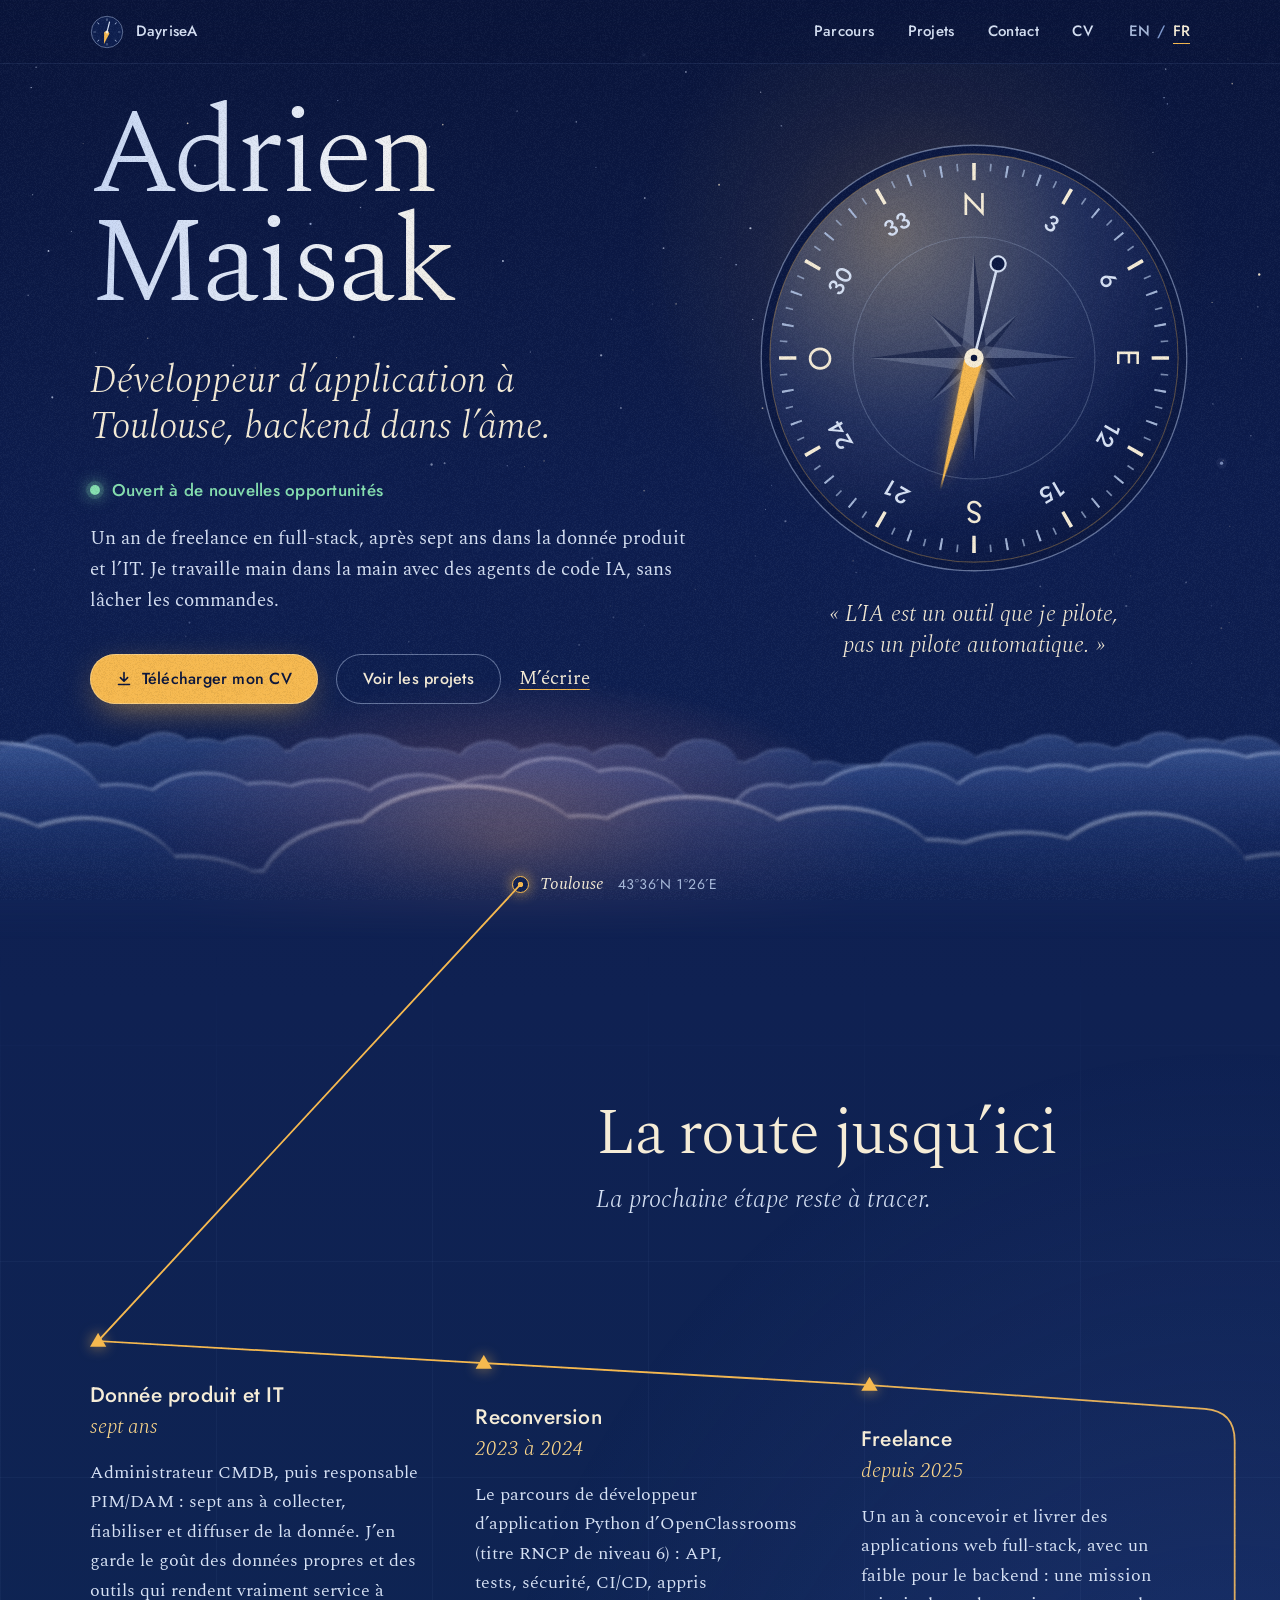
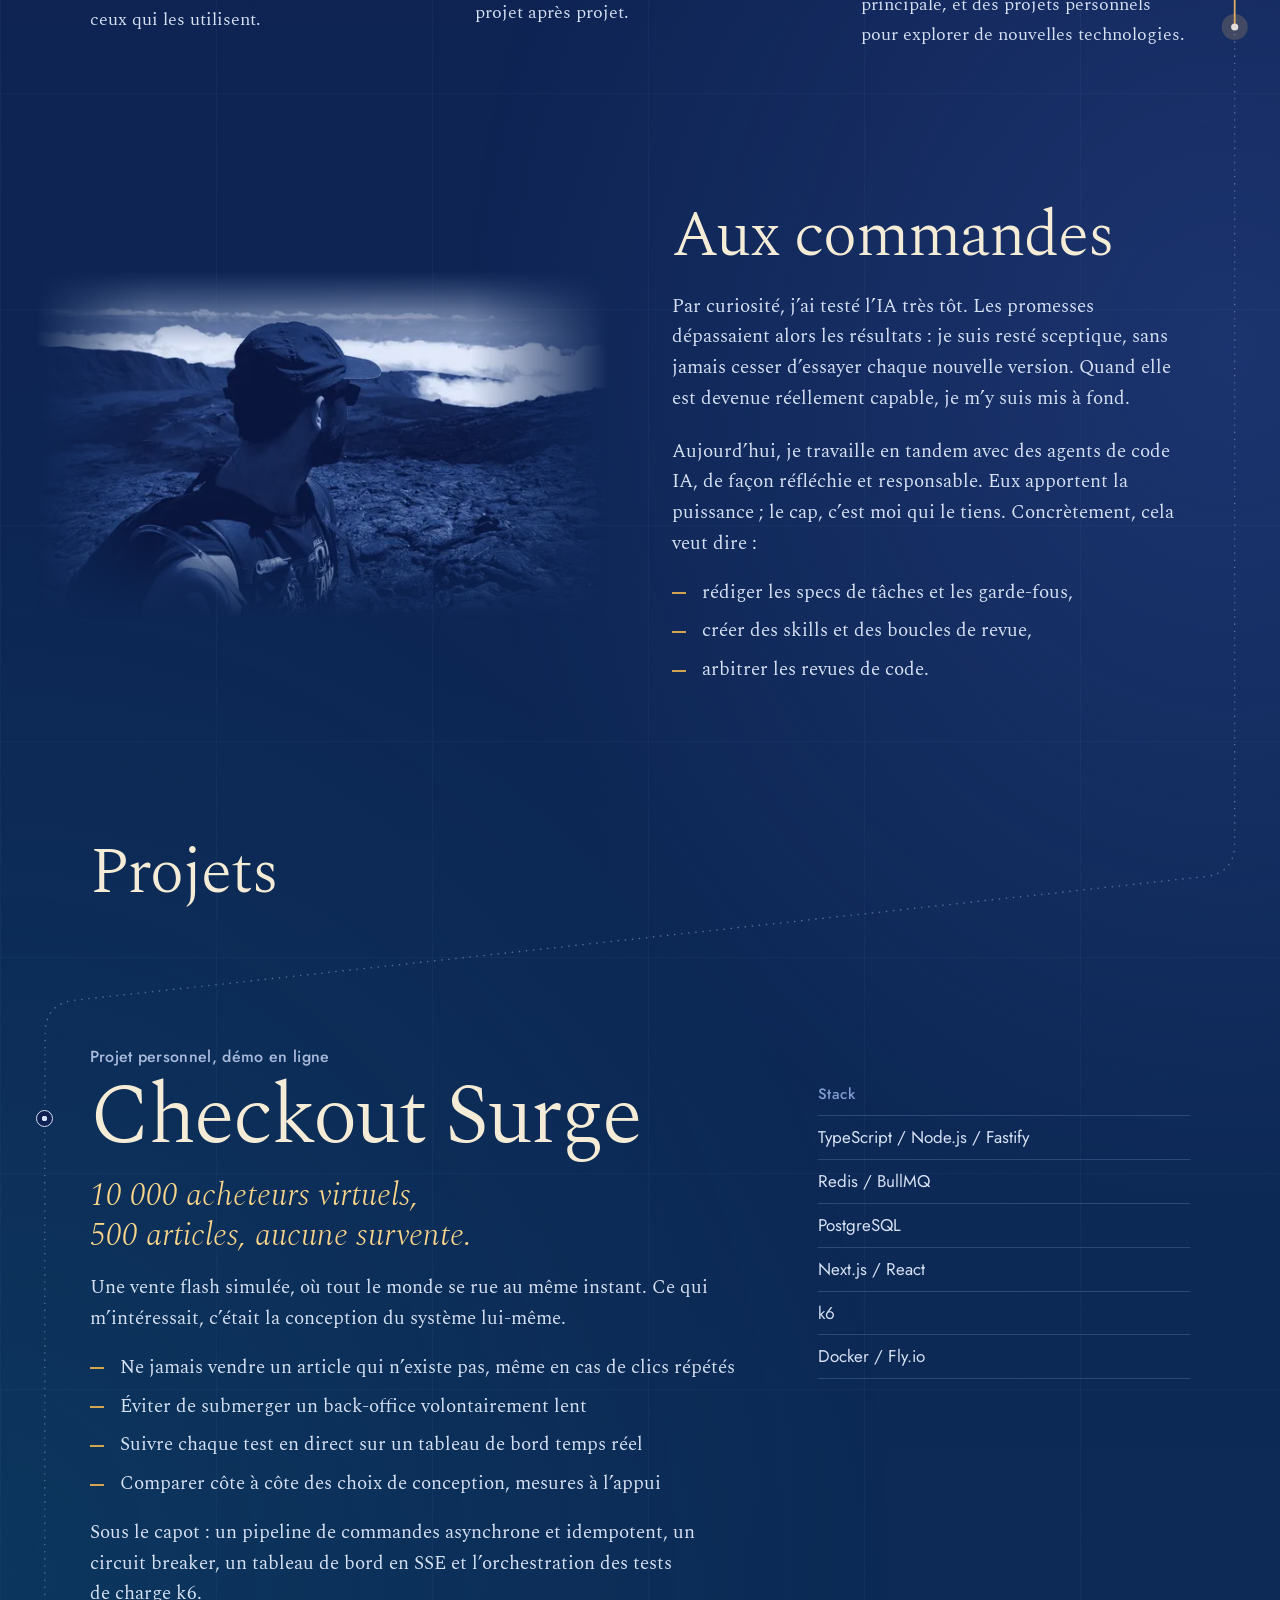
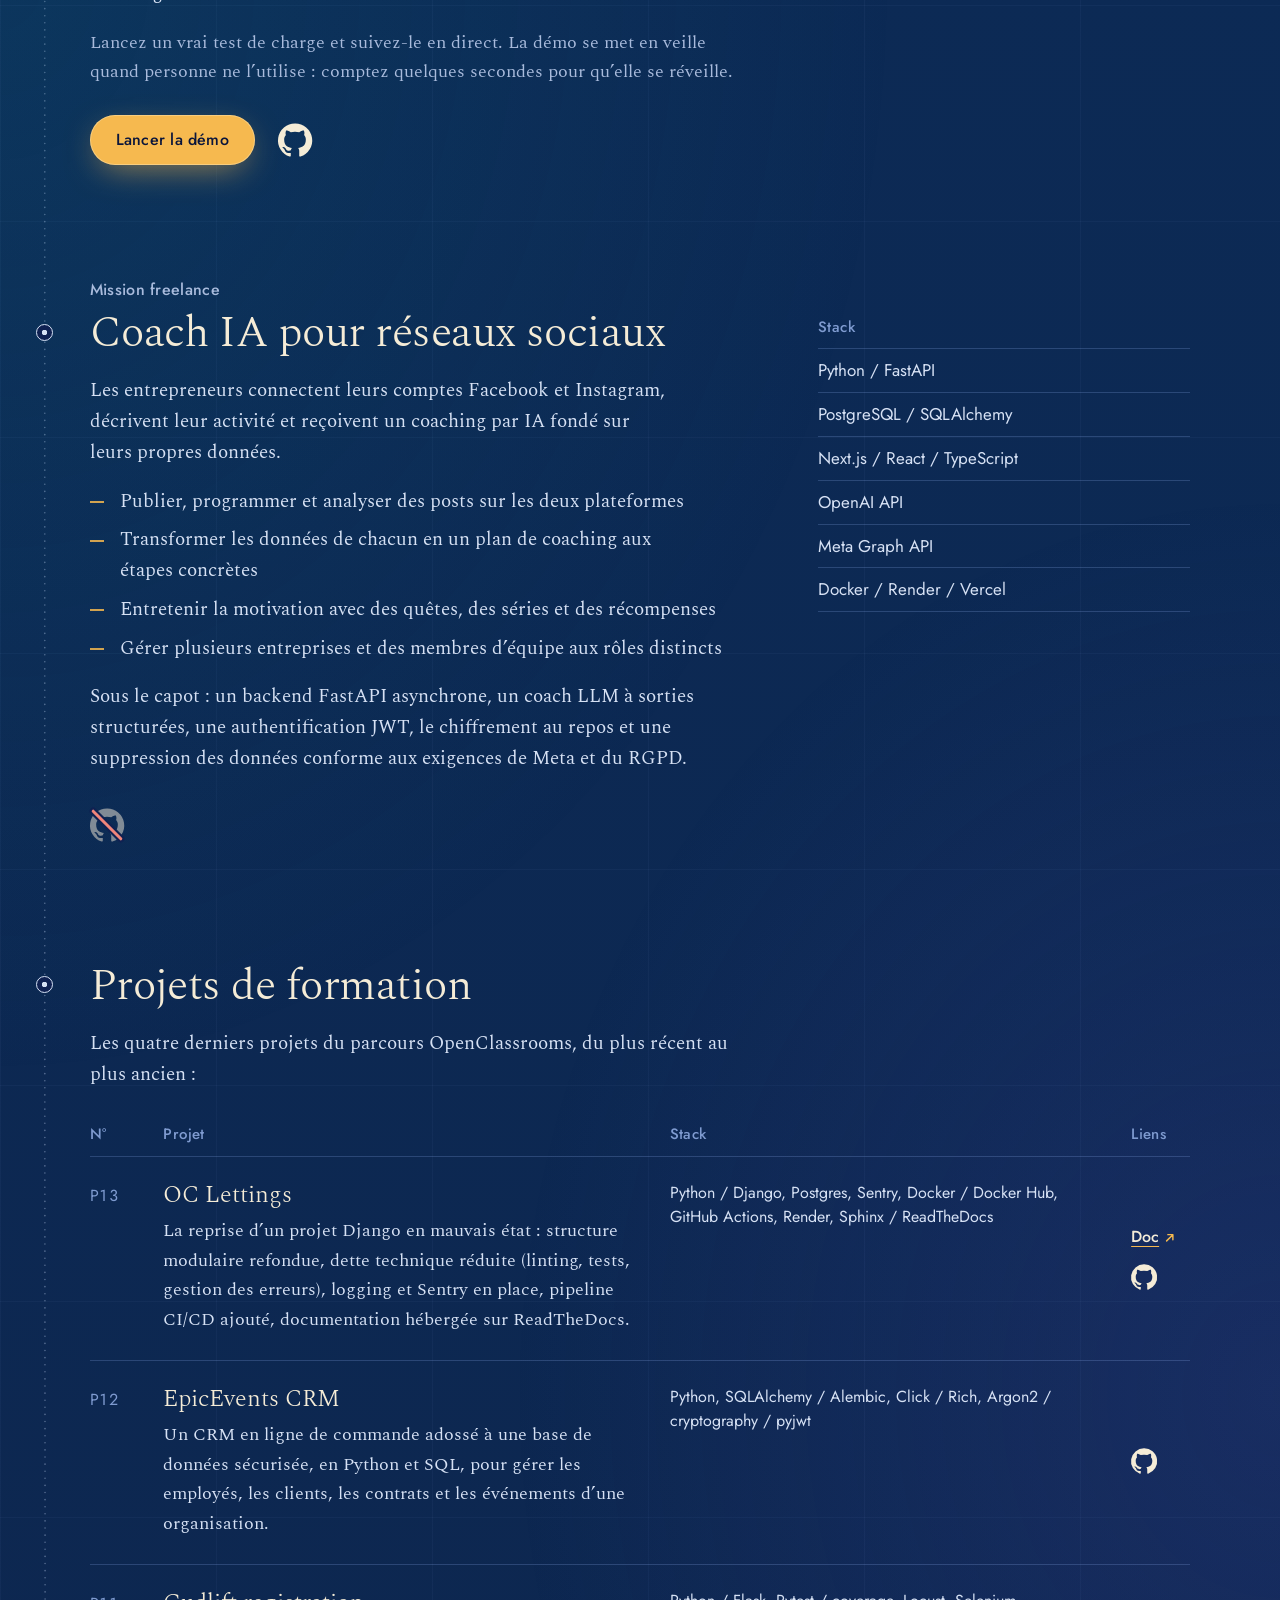
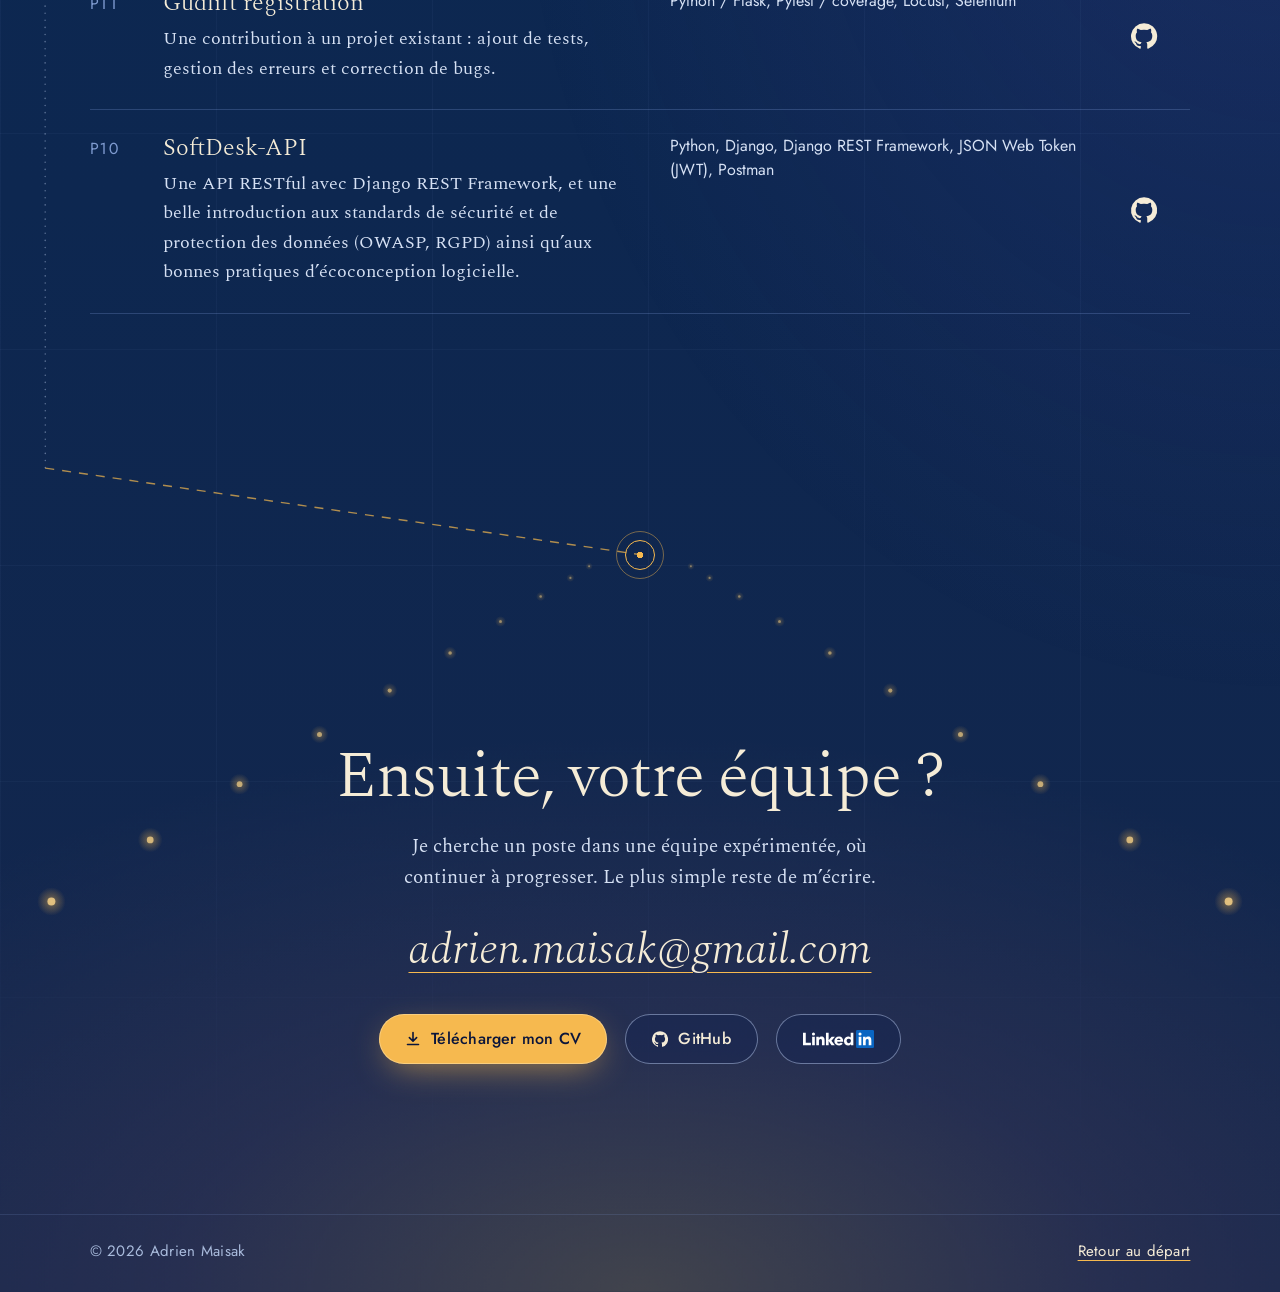
==== fr/index.html @ 73dbc84c "content: drop the test counts from the two main projects" ====
<!DOCTYPE html>
<html lang="fr">

<head>
  <meta charset="UTF-8">
  <meta name="viewport" content="width=device-width, initial-scale=1">
  <title>Adrien Maisak, développeur d’application à Toulouse</title>
  <meta name="description" content="Adrien Maisak, développeur d’application à Toulouse, backend dans l’âme. Ouvert à de nouvelles opportunités.">
  <meta name="keywords" content="développeur d’application, backend, Python, FastAPI, TypeScript, Node.js, Fastify, PostgreSQL, Redis, Next.js, React, agents de code IA, Toulouse">
  <meta name="author" content="Adrien Maisak">
  <meta name="theme-color" content="#0a153b">
  <meta name="color-scheme" content="dark">
  <link rel="canonical" href="https://dayrisea.github.io/fr/">
  <link rel="alternate" hreflang="en" href="https://dayrisea.github.io/">
  <link rel="alternate" hreflang="fr" href="https://dayrisea.github.io/fr/">
  <link rel="alternate" hreflang="x-default" href="https://dayrisea.github.io/">
  <meta property="og:type" content="website">
  <meta property="og:url" content="https://dayrisea.github.io/fr/">
  <meta property="og:locale" content="fr_FR">
  <meta property="og:title" content="Adrien Maisak, développeur d’application à Toulouse">
  <meta property="og:description" content="Adrien Maisak, développeur d’application à Toulouse, backend dans l’âme. Ouvert à de nouvelles opportunités.">
  <meta property="og:image" content="https://dayrisea.github.io/assets/images/og-fr.jpg">
  <meta property="og:image:width" content="1200">
  <meta property="og:image:height" content="630">
  <meta name="twitter:card" content="summary_large_image">
  <link rel="icon" type="image/svg+xml" href="../assets/images/favicon.svg">
  <link rel="apple-touch-icon" href="../assets/images/apple-touch-icon.png">
  <link rel="preload" href="../assets/fonts/spectral-300.woff2" as="font" type="font/woff2" crossorigin>
  <link rel="preload" href="../assets/fonts/jost.woff2" as="font" type="font/woff2" crossorigin>
  <link rel="stylesheet" href="../index.css">
  <script type="application/ld+json">
    {"@context": "https://schema.org", "@type": "Person", "name": "Adrien Maisak", "alternateName": "DayriseA", "jobTitle": "Développeur d’application", "url": "https://dayrisea.github.io/fr/", "address": {"@type": "PostalAddress", "addressLocality": "Toulouse", "addressCountry": "FR"}, "sameAs": ["https://github.com/DayriseA", "https://www.linkedin.com/in/adrien-maisak/"]}
  </script>
</head>

<body>
  <a class="skip" href="#main">Aller au contenu</a>

  <header class="bar">
    <a class="bar__brand" href="#top" aria-label="DayriseA, retour en haut">
      <svg class="bar__compass" viewBox="0 0 40 40" aria-hidden="true" focusable="false">
        <circle cx="20" cy="20" r="18.5" class="mini__rim"/>
        <circle cx="20" cy="20" r="14.5" pathLength="360" class="mini__ticks"/>
        <g class="needle" transform="rotate(205 20 20)">
          <path d="M20 5.5l3.2 13.6L20 21.5l-3.2-2.4z" class="mini__tip"/>
          <path d="M20 21.5V32" class="mini__tail"/>
        </g>
        <circle cx="20" cy="20" r="1.8" class="mini__hub"/>
      </svg>
      <span>DayriseA</span>
    </a>
    <nav class="bar__nav" aria-label="Principale">
      <a href="#parcours" class="bar__opt bar__opt--wide">Parcours</a>
      <a href="#projets">Projets</a>
      <a href="#contact">Contact</a>
      <a href="../assets/cv/CV_AMK_FR.pdf">CV</a>
    </nav>
    <div class="lang" role="group" aria-label="Langue">
      <a href="../" hreflang="en" lang="en">EN<span class="vh">, English</span></a>
      <span aria-hidden="true">/</span>
      <a href="./" hreflang="fr" lang="fr" aria-current="page">FR<span class="vh">, Français</span></a>
    </div>
  </header>

  <main id="main">

    <section class="hero" id="top">
      <div class="sky" aria-hidden="true">
        <div class="sky__stars"></div>
        <div class="sky__clouds sky__clouds--far"></div>
        <div class="sky__clouds sky__clouds--mid"></div>
        <div class="sky__clouds sky__clouds--near"></div>
        <div class="sky__glow"></div>
      </div>

      <div class="wrap hero__in">
        <div class="hero__text">
          <h1>Adrien <span>Maisak</span></h1>
          <p class="hero__role">Développeur d’application à Toulouse, backend&nbsp;dans&nbsp;l’âme.</p>
          <p class="status">Ouvert à de nouvelles opportunités</p>
          <p class="hero__pitch">Un an de freelance en full-stack, après sept ans dans la donnée produit et l’IT. Je travaille main dans la main avec des agents de code IA, sans lâcher les&nbsp;commandes.</p>
          <div class="actions">
            <a class="btn btn--lamp" href="../assets/cv/CV_AMK_FR.pdf" download>
              <svg viewBox="0 0 16 16" aria-hidden="true" focusable="false"><path d="M8 1.5v8.2M4.4 6.6 8 10.2l3.6-3.6M2.5 13.5h11"/></svg>
              Télécharger mon CV
            </a>
            <a class="btn btn--line" href="#projets">Voir les projets</a>
            <a class="link" href="mailto:adrien.maisak@gmail.com">M’écrire</a>
          </div>
        </div>

        <figure class="instrument">
          <svg class="dial" viewBox="0 0 400 400" aria-hidden="true" focusable="false">
            <defs>
              <radialGradient id="dial-face" cx=".34" cy=".26" r=".9">
                <stop offset="0" stop-color="#25407f"/>
                <stop offset=".55" stop-color="#11235a"/>
                <stop offset="1" stop-color="#0a153b"/>
              </radialGradient>
              <radialGradient id="dial-lamp" cx=".3" cy=".2" r=".75">
                <stop offset="0" stop-color="#f6b94f" stop-opacity=".34"/>
                <stop offset=".6" stop-color="#f6b94f" stop-opacity=".07"/>
                <stop offset="1" stop-color="#f6b94f" stop-opacity="0"/>
              </radialGradient>
              <g id="rose-main">
                <path d="M200 200V104l-11 85z" class="rose__lit"/>
                <path d="M200 200V104l11 85z" class="rose__dark"/>
              </g>
              <g id="rose-minor">
                <path d="M200 200v-58l-7 51z" class="rose__lit"/>
                <path d="M200 200v-58l7 51z" class="rose__dark"/>
              </g>
            </defs>
            <circle cx="200" cy="200" r="197" class="dial__rim"/>
            <circle cx="200" cy="200" r="189" fill="url(#dial-face)"/>
            <circle cx="200" cy="200" r="189" fill="url(#dial-lamp)" class="dial__lamp"/>
            <circle cx="200" cy="200" r="189" class="dial__inner"/>
            <circle cx="200" cy="200" r="177" pathLength="360" class="tick tick--5"/>
            <circle cx="200" cy="200" r="175" pathLength="360" class="tick tick--10"/>
            <circle cx="200" cy="200" r="172.5" pathLength="360" class="tick tick--30"/>
            <g class="dial__nums">
              <text x="200" y="68" class="card">N</text>
              <text x="200" y="64" transform="rotate(30 200 200)">3</text>
              <text x="200" y="64" transform="rotate(60 200 200)">6</text>
              <text x="200" y="68" transform="rotate(90 200 200)" class="card">E</text>
              <text x="200" y="64" transform="rotate(120 200 200)">12</text>
              <text x="200" y="64" transform="rotate(150 200 200)">15</text>
              <text x="200" y="68" transform="rotate(180 200 200)" class="card">S</text>
              <text x="200" y="64" transform="rotate(210 200 200)">21</text>
              <text x="200" y="64" transform="rotate(240 200 200)">24</text>
              <text x="200" y="68" transform="rotate(270 200 200)" class="card">O</text>
              <text x="200" y="64" transform="rotate(300 200 200)">30</text>
              <text x="200" y="64" transform="rotate(330 200 200)">33</text>
            </g>
            <circle cx="200" cy="200" r="112" class="dial__ring"/>
            <g class="rose">
              <use href="#rose-minor" transform="rotate(45 200 200)"/>
              <use href="#rose-minor" transform="rotate(135 200 200)"/>
              <use href="#rose-minor" transform="rotate(225 200 200)"/>
              <use href="#rose-minor" transform="rotate(315 200 200)"/>
              <use href="#rose-main"/>
              <use href="#rose-main" transform="rotate(90 200 200)"/>
              <use href="#rose-main" transform="rotate(180 200 200)"/>
              <use href="#rose-main" transform="rotate(270 200 200)"/>
            </g>
            <g class="needle" transform="rotate(205 200 200)">
              <path d="M200 74l8.5 122-8.5 8-8.5-8z" class="needle__tip"/>
              <path d="M200 204v78" class="needle__tail"/>
              <circle cx="200" cy="290" r="7" class="needle__weight"/>
            </g>
            <circle cx="200" cy="200" r="9" class="dial__hub"/>
            <circle cx="200" cy="200" r="3" class="dial__pin"/>
          </svg>
          <figcaption class="placard">
            <p class="placard__quote">«&nbsp;L’IA est un outil que je pilote, pas un pilote&nbsp;automatique.&nbsp;»</p>
          </figcaption>
        </figure>
      </div>

      <p class="origin"><i class="wp wp--ring" data-pt></i>Toulouse <span>43°36′N 1°26′E</span></p>
    </section>

    <svg class="route" aria-hidden="true" focusable="false">
      <path class="route__plan"/>
      <path class="route__dest"/>
      <path class="route__flown"/>
      <g class="route__craft"><circle r="13" class="route__halo"/><circle r="3.6" class="route__light"/></g>
    </svg>

    <div class="chart">

      <section class="leg wrap" id="parcours">
        <header class="leg__head leg__head--offset">
          <h2>La route jusqu’ici</h2>
          <p>La prochaine étape reste à&nbsp;tracer.</p>
        </header>
        <ol class="stops">
          <li class="stop">
            <i class="wp wp--tri" data-pt></i>
            <h3>Donnée produit et IT</h3>
            <p class="stop__when">sept ans</p>
            <p>Administrateur CMDB, puis responsable PIM/DAM&nbsp;: sept ans à collecter, fiabiliser et diffuser de la donnée. J’en garde le goût des données propres et des outils qui rendent vraiment service à ceux qui les utilisent.</p>
          </li>
          <li class="stop">
            <i class="wp wp--tri" data-pt></i>
            <h3>Reconversion</h3>
            <p class="stop__when">2023 à 2024</p>
            <p>Le parcours de développeur d’application Python d’OpenClassrooms (titre RNCP de niveau&nbsp;6)&nbsp;: API, tests, sécurité, CI/CD, appris projet après&nbsp;projet.</p>
          </li>
          <li class="stop">
            <i class="wp wp--tri" data-pt></i>
            <i class="turn turn--east" data-pt="turn"></i>
            <h3>Freelance</h3>
            <p class="stop__when">depuis 2025</p>
            <p>Un an à concevoir et livrer des applications web full-stack, avec un faible pour le backend&nbsp;: une mission principale, et des projets personnels pour explorer de nouvelles technologies.</p>
          </li>
        </ol>
      </section>

      <section class="leg wrap helm" id="ia">
        <figure class="helm__photo">
          <img src="../assets/images/adrien-night-1033.webp"
               srcset="../assets/images/adrien-night-640.webp 640w, ../assets/images/adrien-night-1033.webp 1033w"
               sizes="(min-width: 960px) 44vw, 100vw" width="1033" height="629" loading="lazy" decoding="async"
               alt="Adrien, de dos, face à une mer de nuages.">
        </figure>
        <div class="helm__text">
          <h2>Aux commandes</h2>
          <p>Par curiosité, j’ai testé l’IA très tôt. Les promesses dépassaient alors les résultats&nbsp;: je suis resté sceptique, sans jamais cesser d’essayer chaque nouvelle version. Quand elle est devenue réellement capable, je m’y suis mis à&nbsp;fond.</p>
          <p>Aujourd’hui, je travaille en tandem avec des agents de code IA, de façon réfléchie et responsable. Eux apportent la puissance&nbsp;; le cap, c’est moi qui le tiens. Concrètement, cela veut dire&nbsp;:</p>
          <ul class="ticks">
            <li>rédiger les specs de tâches et les garde-fous,</li>
            <li>créer des skills et des boucles de revue,</li>
            <li>arbitrer les revues de code.</li>
          </ul>
        </div>
      </section>

      <section class="leg wrap" id="projets">
        <header class="leg__head leg__head--projects">
          <h2>Projets</h2>
          <i class="turn turn--west" data-pt="turn"></i>
        </header>

        <article class="project project--lead">
          <i class="turn turn--lane" data-pt="turn"></i>
          <i class="wp wp--ring" data-pt></i>
          <div class="project__body">
            <p class="kind">Projet personnel, démo en ligne</p>
            <h3>Checkout Surge</h3>
            <p class="project__lede">10&nbsp;000 acheteurs virtuels, 500&nbsp;articles, aucune&nbsp;survente.</p>
            <p>Une vente flash simulée, où tout le monde se rue au même instant. Ce qui m’intéressait, c’était la conception du système lui-même.</p>
            <ul class="ticks">
              <li>Ne jamais vendre un article qui n’existe pas, même en cas de clics répétés</li>
              <li>Éviter de submerger un back-office volontairement lent</li>
              <li>Suivre chaque test en direct sur un tableau de bord temps réel</li>
              <li>Comparer côte à côte des choix de conception, mesures à l’appui</li>
            </ul>
            <p>Sous le capot&nbsp;: un pipeline de commandes asynchrone et idempotent, un circuit breaker, un tableau de bord en SSE et l’orchestration des tests de charge&nbsp;k6.</p>
            <p class="project__note">Lancez un vrai test de charge et suivez-le en direct. La démo se met en veille quand personne ne l’utilise&nbsp;: comptez quelques secondes pour qu’elle se&nbsp;réveille.</p>
            <div class="actions">
              <a class="btn btn--lamp" href="https://checkout-surge-gate.fly.dev/" target="_blank" rel="noopener">Lancer la démo</a>
              <a class="gh" href="https://github.com/DayriseA/checkout-surge" target="_blank" rel="noopener" aria-label="Code source de Checkout Surge sur GitHub"><svg viewBox="0 0 16 16" aria-hidden="true" focusable="false"><path d="M8 .2a8 8 0 0 0-2.53 15.59c.4.07.55-.17.55-.38v-1.33c-2.23.48-2.7-1.07-2.7-1.07-.36-.93-.89-1.17-.89-1.17-.73-.5.05-.49.05-.49.8.06 1.23.83 1.23.83.72 1.22 1.88.87 2.33.66.07-.52.28-.87.5-1.07-1.77-.2-3.64-.89-3.64-3.95 0-.87.31-1.59.82-2.15-.08-.2-.36-1.02.08-2.12 0 0 .67-.21 2.2.82a7.6 7.6 0 0 1 4 0c1.53-1.04 2.2-.82 2.2-.82.44 1.1.16 1.92.08 2.12.51.56.82 1.28.82 2.15 0 3.07-1.87 3.75-3.65 3.95.29.25.54.73.54 1.48v2.19c0 .21.15.46.55.38A8 8 0 0 0 8 .2z"/></svg><span class="tip" aria-hidden="true">Voir le code source</span></a>
            </div>
          </div>
          <aside class="stack">
            <h4>Stack</h4>
            <ul>
              <li>TypeScript / Node.js / Fastify</li>
              <li>Redis / BullMQ</li>
              <li>PostgreSQL</li>
              <li>Next.js / React</li>
              <li>k6</li>
              <li>Docker / Fly.io</li>
            </ul>
          </aside>
        </article>

        <article class="project">
          <i class="wp wp--ring" data-pt></i>
          <div class="project__body">
            <p class="kind">Mission freelance</p>
            <h3>Coach IA pour réseaux&nbsp;sociaux</h3>
            <p>Les entrepreneurs connectent leurs comptes Facebook et Instagram, décrivent leur activité et reçoivent un coaching par IA fondé sur leurs propres&nbsp;données.</p>
            <ul class="ticks">
              <li>Publier, programmer et analyser des posts sur les deux plateformes</li>
              <li>Transformer les données de chacun en un plan de coaching aux étapes concrètes</li>
              <li>Entretenir la motivation avec des quêtes, des séries et des récompenses</li>
              <li>Gérer plusieurs entreprises et des membres d’équipe aux rôles distincts</li>
            </ul>
            <p>Sous le capot&nbsp;: un backend FastAPI asynchrone, un coach LLM à sorties structurées, une authentification JWT, le chiffrement au repos et une suppression des données conforme aux exigences de Meta et du&nbsp;RGPD.</p>
            <div class="actions">
              <span class="gh gh--private" tabindex="0" role="img" aria-label="Code source non public" aria-describedby="private-note"><svg viewBox="0 0 16 16" aria-hidden="true" focusable="false"><path class="gh__mark" d="M8 .2a8 8 0 0 0-2.53 15.59c.4.07.55-.17.55-.38v-1.33c-2.23.48-2.7-1.07-2.7-1.07-.36-.93-.89-1.17-.89-1.17-.73-.5.05-.49.05-.49.8.06 1.23.83 1.23.83.72 1.22 1.88.87 2.33.66.07-.52.28-.87.5-1.07-1.77-.2-3.64-.89-3.64-3.95 0-.87.31-1.59.82-2.15-.08-.2-.36-1.02.08-2.12 0 0 .67-.21 2.2.82a7.6 7.6 0 0 1 4 0c1.53-1.04 2.2-.82 2.2-.82.44 1.1.16 1.92.08 2.12.51.56.82 1.28.82 2.15 0 3.07-1.87 3.75-3.65 3.95.29.25.54.73.54 1.48v2.19c0 .21.15.46.55.38A8 8 0 0 0 8 .2z"/><path class="gh__bar gh__bar--under" d="M1.5 1.5l13 13"/><path class="gh__bar" d="M1.5 1.5l13 13"/></svg><span class="tip" role="tooltip" id="private-note">Projet freelance&nbsp;: le code appartient au&nbsp;client.</span></span>
            </div>
          </div>
          <aside class="stack">
            <h4>Stack</h4>
            <ul>
              <li>Python / FastAPI</li>
              <li>PostgreSQL / SQLAlchemy</li>
              <li>Next.js / React / TypeScript</li>
              <li>OpenAI API</li>
              <li>Meta Graph API</li>
              <li>Docker / Render / Vercel</li>
            </ul>
          </aside>
        </article>

        <article class="project project--log">
          <i class="wp wp--ring" data-pt></i>
          <div class="project__body">
            <h3>Projets de formation</h3>
            <p>Les quatre derniers projets du parcours OpenClassrooms, du plus récent au plus ancien&nbsp;:</p>
          </div>
          <table class="log" role="table">
            <thead role="rowgroup">
              <tr role="row">
                <th scope="col" role="columnheader">N°</th>
                <th scope="col" role="columnheader">Projet</th>
                <th scope="col" role="columnheader">Stack</th>
                <th scope="col" role="columnheader">Liens</th>
              </tr>
            </thead>
            <tbody role="rowgroup">
              <tr role="row">
                <td class="log__no" role="cell">P13</td>
                <th scope="row" role="rowheader"><span class="log__name">OC Lettings</span>La reprise d’un projet Django en mauvais état&nbsp;: structure modulaire refondue, dette technique réduite (linting, tests, gestion des erreurs), logging et Sentry en place, pipeline CI/CD ajouté, documentation hébergée sur ReadTheDocs.</th>
                <td class="log__stack" role="cell">Python / Django, Postgres, Sentry, Docker / Docker Hub, GitHub Actions, Render, Sphinx / ReadTheDocs</td>
                <td class="log__links" role="cell">
                  <a class="link link--out" href="https://amk-oc-lettings.readthedocs.io/en/latest/" target="_blank" rel="noopener" aria-label="Documentation de OC Lettings">Doc<svg viewBox="0 0 12 12" aria-hidden="true" focusable="false"><path d="M2.75 9.25l6.5-6.5M4 2.75h5.25V8"/></svg></a>
                  <a class="gh" href="https://github.com/DayriseA/OCP13_OC-Lettings-FR" target="_blank" rel="noopener" aria-label="Code source de OC Lettings sur GitHub"><svg viewBox="0 0 16 16" aria-hidden="true" focusable="false"><path d="M8 .2a8 8 0 0 0-2.53 15.59c.4.07.55-.17.55-.38v-1.33c-2.23.48-2.7-1.07-2.7-1.07-.36-.93-.89-1.17-.89-1.17-.73-.5.05-.49.05-.49.8.06 1.23.83 1.23.83.72 1.22 1.88.87 2.33.66.07-.52.28-.87.5-1.07-1.77-.2-3.64-.89-3.64-3.95 0-.87.31-1.59.82-2.15-.08-.2-.36-1.02.08-2.12 0 0 .67-.21 2.2.82a7.6 7.6 0 0 1 4 0c1.53-1.04 2.2-.82 2.2-.82.44 1.1.16 1.92.08 2.12.51.56.82 1.28.82 2.15 0 3.07-1.87 3.75-3.65 3.95.29.25.54.73.54 1.48v2.19c0 .21.15.46.55.38A8 8 0 0 0 8 .2z"/></svg><span class="tip" aria-hidden="true">Voir le code source</span></a>
                </td>
              </tr>
              <tr role="row">
                <td class="log__no" role="cell">P12</td>
                <th scope="row" role="rowheader"><span class="log__name">EpicEvents CRM</span>Un CRM en ligne de commande adossé à une base de données sécurisée, en Python et SQL, pour gérer les employés, les clients, les contrats et les événements d’une organisation.</th>
                <td class="log__stack" role="cell">Python, SQLAlchemy / Alembic, Click / Rich, Argon2 / cryptography / pyjwt</td>
                <td class="log__links" role="cell">
                  <a class="gh" href="https://github.com/DayriseA/OCP12_CRM_EpicEvents" target="_blank" rel="noopener" aria-label="Code source de EpicEvents CRM sur GitHub"><svg viewBox="0 0 16 16" aria-hidden="true" focusable="false"><path d="M8 .2a8 8 0 0 0-2.53 15.59c.4.07.55-.17.55-.38v-1.33c-2.23.48-2.7-1.07-2.7-1.07-.36-.93-.89-1.17-.89-1.17-.73-.5.05-.49.05-.49.8.06 1.23.83 1.23.83.72 1.22 1.88.87 2.33.66.07-.52.28-.87.5-1.07-1.77-.2-3.64-.89-3.64-3.95 0-.87.31-1.59.82-2.15-.08-.2-.36-1.02.08-2.12 0 0 .67-.21 2.2.82a7.6 7.6 0 0 1 4 0c1.53-1.04 2.2-.82 2.2-.82.44 1.1.16 1.92.08 2.12.51.56.82 1.28.82 2.15 0 3.07-1.87 3.75-3.65 3.95.29.25.54.73.54 1.48v2.19c0 .21.15.46.55.38A8 8 0 0 0 8 .2z"/></svg><span class="tip" aria-hidden="true">Voir le code source</span></a>
                </td>
              </tr>
              <tr role="row">
                <td class="log__no" role="cell">P11</td>
                <th scope="row" role="rowheader"><span class="log__name">Gudlift registration</span>Une contribution à un projet existant&nbsp;: ajout de tests, gestion des erreurs et correction de bugs.</th>
                <td class="log__stack" role="cell">Python / Flask, Pytest / coverage, Locust, Selenium</td>
                <td class="log__links" role="cell">
                  <a class="gh" href="https://github.com/DayriseA/OCP11_Python_Testing/tree/qa" target="_blank" rel="noopener" aria-label="Code source de Gudlift registration sur GitHub"><svg viewBox="0 0 16 16" aria-hidden="true" focusable="false"><path d="M8 .2a8 8 0 0 0-2.53 15.59c.4.07.55-.17.55-.38v-1.33c-2.23.48-2.7-1.07-2.7-1.07-.36-.93-.89-1.17-.89-1.17-.73-.5.05-.49.05-.49.8.06 1.23.83 1.23.83.72 1.22 1.88.87 2.33.66.07-.52.28-.87.5-1.07-1.77-.2-3.64-.89-3.64-3.95 0-.87.31-1.59.82-2.15-.08-.2-.36-1.02.08-2.12 0 0 .67-.21 2.2.82a7.6 7.6 0 0 1 4 0c1.53-1.04 2.2-.82 2.2-.82.44 1.1.16 1.92.08 2.12.51.56.82 1.28.82 2.15 0 3.07-1.87 3.75-3.65 3.95.29.25.54.73.54 1.48v2.19c0 .21.15.46.55.38A8 8 0 0 0 8 .2z"/></svg><span class="tip" aria-hidden="true">Voir le code source</span></a>
                </td>
              </tr>
              <tr role="row">
                <td class="log__no" role="cell">P10</td>
                <th scope="row" role="rowheader"><span class="log__name">SoftDesk-API</span>Une API RESTful avec Django REST Framework, et une belle introduction aux standards de sécurité et de protection des données (OWASP, RGPD) ainsi qu’aux bonnes pratiques d’écoconception logicielle.</th>
                <td class="log__stack" role="cell">Python, Django, Django REST Framework, JSON Web Token (JWT), Postman</td>
                <td class="log__links" role="cell">
                  <a class="gh" href="https://github.com/DayriseA/OCP10_SoftDesk-API" target="_blank" rel="noopener" aria-label="Code source de SoftDesk-API sur GitHub"><svg viewBox="0 0 16 16" aria-hidden="true" focusable="false"><path d="M8 .2a8 8 0 0 0-2.53 15.59c.4.07.55-.17.55-.38v-1.33c-2.23.48-2.7-1.07-2.7-1.07-.36-.93-.89-1.17-.89-1.17-.73-.5.05-.49.05-.49.8.06 1.23.83 1.23.83.72 1.22 1.88.87 2.33.66.07-.52.28-.87.5-1.07-1.77-.2-3.64-.89-3.64-3.95 0-.87.31-1.59.82-2.15-.08-.2-.36-1.02.08-2.12 0 0 .67-.21 2.2.82a7.6 7.6 0 0 1 4 0c1.53-1.04 2.2-.82 2.2-.82.44 1.1.16 1.92.08 2.12.51.56.82 1.28.82 2.15 0 3.07-1.87 3.75-3.65 3.95.29.25.54.73.54 1.48v2.19c0 .21.15.46.55.38A8 8 0 0 0 8 .2z"/></svg><span class="tip" aria-hidden="true">Voir le code source</span></a>
                </td>
              </tr>
            </tbody>
          </table>
        </article>
      </section>

      <section class="arrival" id="contact">
        <div class="wrap arrival__in">
          <i class="turn turn--final" data-pt></i>
          <i class="wp wp--dest" data-pt="dest"></i>
          <h2>Ensuite, votre&nbsp;équipe&nbsp;?</h2>
          <p>Je cherche un poste dans une équipe expérimentée, où continuer à progresser. Le plus simple reste de m’écrire.</p>
          <a class="arrival__mail" href="mailto:adrien.maisak@gmail.com">adrien.maisak@gmail.com</a>
          <div class="actions">
            <a class="btn btn--lamp" href="../assets/cv/CV_AMK_FR.pdf" download>
              <svg viewBox="0 0 16 16" aria-hidden="true" focusable="false"><path d="M8 1.5v8.2M4.4 6.6 8 10.2l3.6-3.6M2.5 13.5h11"/></svg>
              Télécharger mon CV
            </a>
            <a class="btn btn--line" href="https://github.com/DayriseA" rel="me noopener">
              <svg class="fill" viewBox="0 0 16 16" aria-hidden="true" focusable="false"><path d="M8 .2a8 8 0 0 0-2.53 15.59c.4.07.55-.17.55-.38v-1.33c-2.23.48-2.7-1.07-2.7-1.07-.36-.93-.89-1.17-.89-1.17-.73-.5.05-.49.05-.49.8.06 1.23.83 1.23.83.72 1.22 1.88.87 2.33.66.07-.52.28-.87.5-1.07-1.77-.2-3.64-.89-3.64-3.95 0-.87.31-1.59.82-2.15-.08-.2-.36-1.02.08-2.12 0 0 .67-.21 2.2.82a7.6 7.6 0 0 1 4 0c1.53-1.04 2.2-.82 2.2-.82.44 1.1.16 1.92.08 2.12.51.56.82 1.28.82 2.15 0 3.07-1.87 3.75-3.65 3.95.29.25.54.73.54 1.48v2.19c0 .21.15.46.55.38A8 8 0 0 0 8 .2z"/></svg>
              GitHub
            </a>
            <a class="btn btn--line" href="https://www.linkedin.com/in/adrien-maisak/" rel="me noopener" aria-label="LinkedIn">
              <svg class="brand" viewBox="0 0 142.06 36" aria-hidden="true" focusable="false"><path fill="#0a66c2" d="M139.4,0H108.72a2.63,2.63,0,0,0-2.66,2.6V33.4a2.63,2.63,0,0,0,2.66,2.6H139.4a2.63,2.63,0,0,0,2.66-2.6V2.6A2.63,2.63,0,0,0,139.4,0Z"/><g fill="#fff"><polygon points="0 5.32 5.55 5.32 5.55 25.55 15.83 25.55 15.83 30.68 0 30.68 0 5.32"/><path d="M18.29,13.49h5.34V30.67H18.29ZM21,4.95A3.09,3.09,0,1,1,17.86,8,3.1,3.1,0,0,1,21,4.95"/><polygon points="45.94 5.32 51.27 5.32 51.27 20.48 57.32 13.48 63.86 13.48 56.86 21.43 63.71 30.68 57.01 30.68 51.34 22.18 51.27 22.18 51.27 30.68 45.94 30.68 45.94 5.32"/><path d="M26.58,13.49H31.7v2.35h.07a5.61,5.61,0,0,1,5.05-2.77c5.41,0,6.4,3.56,6.4,8.18v9.42H37.89V22.32c0-2,0-4.55-2.78-4.55s-3.2,2.17-3.2,4.41v8.5H26.58Z"/><path d="M75.09,20.08a3.2,3.2,0,0,0-3.28-3.27A3.56,3.56,0,0,0,68,20.08Zm4.52,7.61a9.4,9.4,0,0,1-7.29,3.42c-5.34,0-9.61-3.56-9.61-9.08S67,13,72.32,13c5,0,8.11,3.56,8.11,9.07v1.67H68a4,4,0,0,0,4,3.35A4.55,4.55,0,0,0,75.87,25Z"/><path d="M91.55,17.64A4,4,0,0,0,87.28,22a4.27,4.27,0,1,0,8.54,0,4,4,0,0,0-4.27-4.38m9.18,13H95.82V28.39h-.07a6.71,6.71,0,0,1-5.3,2.71c-5.13,0-8.51-3.7-8.51-8.93,0-4.81,3-9.22,7.9-9.22,2.21,0,4.27.6,5.48,2.28h.07V5.32h5.34Z"/><path d="M111.4,13.5h5.34V30.68H111.4ZM114.08,5a3.1,3.1,0,1,1-3.1,3.1,3.1,3.1,0,0,1,3.1-3.1"/><path d="M120.1,13.5h5.12v2.35h.07a5.61,5.61,0,0,1,5.05-2.77c5.41,0,6.4,3.56,6.4,8.18v9.42h-5.34V22.32c0-2,0-4.56-2.78-4.56s-3.2,2.17-3.2,4.41v8.5H120.1Z"/></g></svg>
            </a>
          </div>
        </div>
      </section>

    </div>
  </main>

  <footer class="foot">
    <div class="wrap foot__in">
      <p>© 2026 Adrien Maisak</p>
      <a class="link" href="#top">Retour au départ</a>
    </div>
  </footer>

  <script src="../index.js" defer></script>
</body>

</html>
---- index.css ----
/* Night flight — Adrien Maisak
   Cold light belongs to the night outside (sky, chart, text).
   Warm light belongs to the cockpit: what the visitor can touch. */

@font-face {
  font-family: 'Spectral';
  font-style: normal;
  font-weight: 300;
  font-display: swap;
  src: url('assets/fonts/spectral-300.woff2') format('woff2');
}

@font-face {
  font-family: 'Spectral';
  font-style: italic;
  font-weight: 300;
  font-display: swap;
  src: url('assets/fonts/spectral-300i.woff2') format('woff2');
}

@font-face {
  font-family: 'Spectral';
  font-style: normal;
  font-weight: 400;
  font-display: swap;
  src: url('assets/fonts/spectral-400.woff2') format('woff2');
}

@font-face {
  font-family: 'Spectral';
  font-style: italic;
  font-weight: 400;
  font-display: swap;
  src: url('assets/fonts/spectral-400i.woff2') format('woff2');
}

@font-face {
  font-family: 'Jost';
  font-style: normal;
  font-weight: 300 700;
  font-display: swap;
  src: url('assets/fonts/jost.woff2') format('woff2');
}

:root {
  --zenith: #0a153b;
  --night: #0f2152;
  --depth: #0c2a55;
  --rule: rgba(132, 162, 222, .26);
  --haze: #7f9bd0;
  --moon: #d6e1f4;
  --moon-dim: #a9bbdc;
  --paper: #f5ecd7;
  --lamp: #f6b94f;
  --lamp-soft: #fbd68a;
  --beacon: #86e0b0;

  --serif: 'Spectral', 'Iowan Old Style', 'Palatino Linotype', Palatino, Georgia, serif;
  --sans: 'Jost', Futura, 'Century Gothic', 'Avenir Next', system-ui, sans-serif;

  --gutter: clamp(20px, 7vw, 112px);
  --lane: calc(var(--gutter) / 2);
  --leg-gap: clamp(88px, 12vw, 168px);
}

*,
*::before,
*::after {
  box-sizing: border-box;
}

html {
  background: var(--night);
  color-scheme: dark;
  scroll-behavior: smooth;
  -webkit-text-size-adjust: 100%;
  text-size-adjust: 100%;
}

body {
  margin: 0;
  font-family: var(--serif);
  font-size: clamp(1.0625rem, .98rem + .3vw, 1.1875rem);
  line-height: 1.62;
  color: var(--moon);
  background:
    radial-gradient(ellipse 80% 560px at 50% 100%, rgba(246, 185, 79, .2), rgba(226, 132, 128, .09) 46%, rgba(226, 132, 128, 0) 100%),
    linear-gradient(180deg, var(--zenith) 0, #0e1e50 520px, var(--night) 1000px, var(--depth) 52%, #0d2750 82%, #14264c 100%);
  overflow-x: hidden;
  -webkit-font-smoothing: antialiased;
  -moz-osx-font-smoothing: grayscale;
  text-rendering: optimizeLegibility;
}

/* Fine grain: keeps the long dark gradients from banding. */
body::after {
  content: '';
  position: fixed;
  inset: 0;
  z-index: 50;
  pointer-events: none;
  background: url('assets/images/noise.png');
}

h1,
h2,
h3,
h4,
p,
ul,
ol,
figure {
  margin: 0;
}

ul,
ol {
  padding: 0;
  list-style: none;
}

img,
svg {
  display: block;
  max-width: 100%;
}

a {
  color: inherit;
}

::selection {
  background: var(--lamp);
  color: var(--zenith);
}

:focus-visible {
  outline: 2px solid var(--lamp);
  outline-offset: 4px;
  border-radius: 2px;
}

.vh {
  position: absolute;
  width: 1px;
  height: 1px;
  overflow: hidden;
  clip-path: inset(50%);
  white-space: nowrap;
}

.skip {
  position: fixed;
  top: 12px;
  left: 12px;
  z-index: 60;
  padding: 12px 18px;
  font: 500 1rem/1 var(--sans);
  color: var(--zenith);
  background: var(--lamp);
  border-radius: 3px;
  transform: translateY(-200%);
}

.skip:focus {
  transform: none;
}

.wrap {
  width: min(100% - 2 * var(--gutter), 1220px);
  margin-inline: auto;
}

h1,
h2,
h3,
.hero__role,
.placard__quote,
.leg__head p,
.project__lede,
.arrival__in > p {
  text-wrap: balance;
}

p,
li {
  text-wrap: pretty;
}

h2 {
  font-weight: 300;
  font-size: clamp(2.25rem, 1.5rem + 3.2vw, 4rem);
  line-height: 1.04;
  letter-spacing: -.018em;
  color: var(--paper);
}

/* ---------- Links and buttons ---------- */

.link {
  color: var(--paper);
  text-decoration: underline;
  text-decoration-color: var(--lamp);
  text-decoration-thickness: 1px;
  text-underline-offset: .24em;
  transition: text-decoration-color .2s, color .2s;
}

.link:hover {
  color: var(--lamp-soft);
  text-decoration-thickness: 2px;
}

/* A link that leaves for another site: the arrow points up and out */
.link--out {
  display: inline-flex;
  align-items: center;
  gap: .32em;
}

.link--out svg {
  width: .72em;
  height: .72em;
  fill: none;
  stroke: var(--lamp);
  stroke-width: 1.5;
  stroke-linecap: round;
  stroke-linejoin: round;
  transition: transform .2s ease;
}

.link--out:hover svg,
.link--out:focus-visible svg {
  transform: translate(1.5px, -1.5px);
}

.actions {
  display: flex;
  flex-wrap: wrap;
  align-items: center;
  gap: 14px 18px;
}

.btn {
  display: inline-flex;
  align-items: center;
  gap: 10px;
  min-height: 50px;
  padding: 12px 26px;
  font: 500 1rem/1.15 var(--sans);
  letter-spacing: .015em;
  text-decoration: none;
  border-radius: 999px;
  transition: background-color .2s, border-color .2s, box-shadow .2s, color .2s;
}

.btn svg {
  width: 16px;
  height: 16px;
  flex: none;
  fill: none;
  stroke: currentColor;
  stroke-width: 1.6;
  stroke-linecap: round;
  stroke-linejoin: round;
}

.btn svg.fill {
  fill: currentColor;
  stroke: none;
}

/* A brand mark keeps its own colours */
.btn svg.brand {
  width: auto;
  height: 18px;
  stroke: none;
}

.btn--lamp {
  color: var(--zenith);
  background: var(--lamp);
  box-shadow: 0 0 0 1px rgba(255, 244, 214, .35) inset, 0 10px 34px -10px rgba(246, 185, 79, .7);
}

.btn--lamp:hover {
  background: var(--lamp-soft);
  box-shadow: 0 0 0 1px rgba(255, 244, 214, .5) inset, 0 10px 44px -6px rgba(246, 185, 79, .85);
}

.btn--line {
  color: var(--paper);
  border: 1px solid rgba(169, 187, 220, .55);
  background: rgba(15, 33, 82, .35);
}

.btn--line:hover {
  border-color: var(--lamp);
  color: var(--lamp-soft);
}

/* ---------- Top bar ---------- */

.bar {
  position: sticky;
  top: 0;
  z-index: 40;
  display: flex;
  align-items: center;
  gap: clamp(14px, 3vw, 36px);
  height: 64px;
  margin-bottom: -64px;
  padding-inline: var(--gutter);
  font: 500 .9375rem/1 var(--sans);
  letter-spacing: .02em;
  background: linear-gradient(180deg, rgba(10, 21, 59, .9), rgba(10, 21, 59, .62));
  -webkit-backdrop-filter: blur(12px);
  backdrop-filter: blur(12px);
  border-bottom: 1px solid rgba(132, 162, 222, .12);
}

.bar a {
  text-decoration: none;
  color: var(--moon);
  transition: color .2s;
}

.bar a:hover {
  color: var(--lamp-soft);
}

.bar__brand {
  display: inline-flex;
  align-items: center;
  flex: none;
  gap: 12px;
  margin-right: auto;
  color: var(--paper);
}

.bar__compass {
  flex: none;
  width: 34px;
  height: 34px;
  overflow: visible;
}

.mini__rim {
  fill: rgba(15, 33, 82, .9);
  stroke: rgba(169, 187, 220, .6);
  stroke-width: 1;
}

.mini__ticks {
  fill: none;
  stroke: var(--moon-dim);
  stroke-width: 3;
  stroke-dasharray: 3 42;
  stroke-dashoffset: 1.5;
}

.mini__tip {
  fill: var(--lamp);
}

.mini__tail {
  fill: none;
  stroke: var(--moon);
  stroke-width: 1.4;
  stroke-linecap: round;
}

.mini__hub {
  fill: var(--paper);
}

.bar__nav {
  display: flex;
  gap: clamp(14px, 2.6vw, 34px);
}

.bar__nav a,
.lang a {
  display: inline-block;
  padding-block: 12px;
}

.lang {
  display: flex;
  align-items: center;
  gap: 7px;
  color: var(--haze);
}

.lang a {
  color: var(--moon-dim);
}

.lang a[aria-current] {
  color: var(--paper);
  box-shadow: 0 1px 0 var(--lamp);
  padding-bottom: 4px;
  margin-bottom: 8px;
}

/* ---------- Route (drawn by index.js from the waypoints) ---------- */

main {
  position: relative;
}

.route {
  position: absolute;
  inset: 0;
  z-index: 1;
  width: 100%;
  height: 100%;
  overflow: visible;
  pointer-events: none;
  fill: none;
}

.route__plan {
  stroke: rgba(169, 187, 220, .5);
  stroke-width: 1.5;
  stroke-linecap: round;
  stroke-dasharray: .1 7;
}

.route__dest {
  stroke: rgba(246, 185, 79, .7);
  stroke-width: 1.4;
  stroke-dasharray: 9 8;
}

.route__flown {
  stroke: var(--lamp);
  stroke-width: 1.8;
  stroke-linecap: round;
  stroke-dasharray: 0 99999;
}

.route__craft {
  opacity: 0;
}

.route.is-live .route__craft {
  opacity: 1;
}

.route__halo {
  fill: rgba(246, 185, 79, .22);
}

.route__light {
  fill: #fff6e0;
}

/* Waypoints */

.wp,
.turn {
  position: absolute;
  display: block;
}

.turn {
  width: 1px;
  height: 1px;
}

.wp {
  width: 17px;
  height: 17px;
  z-index: 2;
  transition: filter .5s;
}

.wp::before {
  content: '';
  position: absolute;
  inset: 0;
  transition: background-color .5s, border-color .5s;
}

.wp--tri::before {
  background: var(--moon);
  clip-path: polygon(50% 2%, 98% 84%, 2% 84%);
}

.wp--ring::before {
  border: 1.5px solid var(--moon);
  border-radius: 50%;
  background: radial-gradient(circle, var(--moon) 0 2.5px, var(--night) 3px);
}

.wp.is-passed {
  filter: drop-shadow(0 0 7px rgba(246, 185, 79, .75));
}

.wp--tri.is-passed::before {
  background: var(--lamp);
}

.wp--ring.is-passed::before {
  border-color: var(--lamp);
  background: radial-gradient(circle, var(--lamp) 0 2.5px, var(--night) 3px);
}

.wp--dest {
  position: relative;
  width: 30px;
  height: 30px;
  margin: 0 auto 30px;
}

.wp--dest::before {
  border: 1.5px solid var(--lamp);
  border-radius: 50%;
  background: radial-gradient(circle, var(--lamp) 0 3px, transparent 3.5px);
}

.wp--dest::after {
  content: '';
  position: absolute;
  inset: -9px;
  border: 1px solid rgba(246, 185, 79, .45);
  border-radius: 50%;
  animation: beacon 3.6s ease-out infinite;
}

@keyframes beacon {
  0% {
    transform: scale(.6);
    opacity: 0;
  }

  25% {
    opacity: 1;
  }

  100% {
    transform: scale(1.9);
    opacity: 0;
  }
}

/* ---------- Hero ---------- */

.hero {
  position: relative;
  z-index: 0;
  isolation: isolate;
  display: flex;
  align-items: center;
  min-height: 100vh;
  min-height: 100svh;
  padding: 100px 0 clamp(236px, 27vh, 290px);
  overflow: hidden;
}

.sky,
.sky > div {
  position: absolute;
  pointer-events: none;
}

.sky {
  inset: 0;
  z-index: -1;
  -webkit-mask-image: linear-gradient(#000 calc(100% - 200px), transparent calc(100% - 8px));
  mask-image: linear-gradient(#000 calc(100% - 200px), transparent calc(100% - 8px));
}

.sky__stars {
  inset: 0;
  background: url('assets/images/stars.svg') center top / cover no-repeat;
  -webkit-mask-image: linear-gradient(#000 30%, transparent 82%);
  mask-image: linear-gradient(#000 30%, transparent 82%);
}

.sky__clouds {
  left: 0;
  bottom: 0;
  background-repeat: repeat-x;
  will-change: transform;
}

.sky__clouds--far {
  --tile: 1000px;
  bottom: 70px;
  height: 188px;
  background-image: url('assets/images/clouds-far.svg');
  animation-duration: 300s;
}

.sky__clouds--mid {
  --tile: 1400px;
  bottom: -12px;
  height: 262px;
  background-image: url('assets/images/clouds-mid.svg');
  animation-duration: 210s;
}

.sky__clouds--near {
  --tile: 1900px;
  bottom: -150px;
  height: 356px;
  background-image: url('assets/images/clouds-near.svg');
  animation-duration: 150s;
}

.sky__clouds {
  width: calc(100% + var(--tile));
  background-size: var(--tile) 100%;
  animation: drift linear infinite;
}

@keyframes drift {
  to {
    transform: translate3d(calc(var(--tile) * -1), 0, 0);
  }
}

/* The lights of Toulouse, seen through the cloud deck. */
.sky__glow {
  left: 40%;
  bottom: -60px;
  width: min(760px, 120vw);
  height: 330px;
  transform: translateX(-50%);
  background: radial-gradient(closest-side, rgba(244, 160, 120, .5), rgba(226, 132, 128, .2) 48%, rgba(226, 132, 128, 0) 100%);
}

.hero__in {
  display: grid;
  grid-template-columns: minmax(0, 7fr) minmax(0, 5fr);
  align-items: center;
  gap: clamp(32px, 5vw, 88px);
}

h1 {
  font-weight: 300;
  font-size: clamp(4.5rem, 2rem + 7vw, 7.75rem);
  line-height: .9;
  letter-spacing: -.03em;
  color: var(--paper);
}

h1 span {
  display: block;
}

@supports ((-webkit-background-clip: text) or (background-clip: text)) {
  /* Lit from the right by the instrument lamp, from the left by the moon. */
  h1 {
    padding-bottom: .12em;
    background: linear-gradient(96deg, #c6d6f4 0%, #eef1f6 44%, #fbe6b9 100%);
    -webkit-background-clip: text;
    background-clip: text;
    -webkit-text-fill-color: transparent;
  }
}

.hero__role {
  max-width: 21em;
  margin-top: clamp(14px, 2vw, 26px);
  font-style: italic;
  font-weight: 300;
  font-size: clamp(1.5rem, 1.05rem + 1.7vw, 2.375rem);
  line-height: 1.2;
  color: var(--paper);
}

.status {
  display: inline-flex;
  align-items: center;
  gap: 12px;
  margin-top: clamp(20px, 2.4vw, 30px);
  font: 500 1.0625rem/1.2 var(--sans);
  letter-spacing: .015em;
  color: var(--beacon);
}

.status::before {
  content: '';
  width: 10px;
  height: 10px;
  border-radius: 50%;
  background: var(--beacon);
  box-shadow: 0 0 0 4px rgba(134, 224, 176, .16), 0 0 16px 2px rgba(134, 224, 176, .7);
}

.hero__pitch {
  max-width: 33em;
  margin-top: 18px;
}

.hero .actions {
  margin-top: clamp(26px, 3vw, 38px);
}

/* The instrument */

.instrument {
  position: relative;
  justify-self: end;
  width: min(100%, 452px);
}

.instrument::before {
  content: '';
  position: absolute;
  z-index: -1;
  inset: -34% -30% -6%;
  background: radial-gradient(closest-side at 42% 40%, rgba(246, 185, 79, .2), rgba(246, 185, 79, .06) 52%, rgba(246, 185, 79, 0) 100%);
  animation: lamp-on 2.4s ease-out both;
}

@keyframes lamp-on {
  from {
    opacity: 0;
  }
}

.dial {
  width: 100%;
  height: auto;
  overflow: visible;
}

.dial__rim {
  fill: #0b1842;
  stroke: rgba(169, 187, 220, .55);
  stroke-width: 1.2;
}

.dial__inner {
  fill: none;
  stroke: rgba(246, 185, 79, .32);
  stroke-width: 1;
}

.dial__lamp {
  animation: lamp-on 2.4s ease-out both;
}

.tick {
  fill: none;
  stroke: var(--moon-dim);
}

.tick--5 {
  stroke-width: 7;
  stroke-dasharray: .5 4.5;
  stroke-dashoffset: .25;
  opacity: .7;
}

.tick--10 {
  stroke-width: 11;
  stroke-dasharray: .62 9.38;
  stroke-dashoffset: .31;
  opacity: .9;
}

.tick--30 {
  stroke: var(--paper);
  stroke-width: 16;
  stroke-dasharray: 1.1 28.9;
  stroke-dashoffset: .55;
}

.dial__nums text {
  font: 500 21px var(--sans);
  letter-spacing: .02em;
  text-anchor: middle;
  fill: var(--moon);
}

.dial__nums .card {
  font-size: 29px;
  font-weight: 400;
  fill: var(--paper);
}

.dial__ring {
  fill: none;
  stroke: rgba(169, 187, 220, .28);
  stroke-width: 1;
}

.rose path {
  stroke: rgba(214, 225, 244, .5);
  stroke-width: .9;
  stroke-linejoin: round;
}

.rose__lit {
  fill: rgba(214, 225, 244, .2);
}

.rose__dark {
  fill: rgba(10, 21, 59, .55);
}

.needle__tip {
  fill: var(--lamp);
  filter: drop-shadow(0 0 7px rgba(246, 185, 79, .65));
}

.needle__tail {
  fill: none;
  stroke: var(--moon);
  stroke-width: 2.4;
  stroke-linecap: round;
}

.needle__weight {
  fill: #0b1842;
  stroke: var(--moon);
  stroke-width: 2;
}

.dial__hub {
  fill: var(--paper);
}

.dial__pin {
  fill: var(--zenith);
}

.placard {
  margin-top: 26px;
  text-align: center;
}

.placard__quote {
  font-style: italic;
  font-weight: 300;
  font-size: clamp(1.1875rem, 1rem + .6vw, 1.4375rem);
  line-height: 1.34;
  color: var(--paper);
}

.origin {
  position: absolute;
  left: 40%;
  bottom: 54px;
  padding-left: 28px;
  font: italic 400 1.0625rem/1 var(--serif);
  color: var(--paper);
  white-space: nowrap;
}

.origin span {
  margin-left: 10px;
  font: 400 .875rem/1 var(--sans);
  font-variant-numeric: tabular-nums;
  letter-spacing: .03em;
  color: var(--moon-dim);
}

.origin .wp {
  left: 0;
  top: 50%;
  margin-top: -9px;
}

/* ---------- Chart: everything below the cloud deck ---------- */

.chart {
  position: relative;
  z-index: 2;
  background:
    radial-gradient(ellipse 60% 900px at 96% 1000px, rgba(70, 96, 190, .26), transparent),
    radial-gradient(ellipse 70% 1100px at 0% 44%, rgba(14, 104, 128, .2), transparent),
    radial-gradient(ellipse 60% 900px at 100% 72%, rgba(74, 70, 168, .2), transparent);
}

.chart::before {
  content: '';
  position: absolute;
  inset: 0;
  z-index: -1;
  pointer-events: none;
  background:
    repeating-linear-gradient(0deg, rgba(132, 162, 222, .055) 0 1px, transparent 1px 216px),
    repeating-linear-gradient(90deg, rgba(132, 162, 222, .055) 0 1px, transparent 1px 216px);
  background-position: 50% 0;
  -webkit-mask-image: linear-gradient(transparent, #000 260px, #000 calc(100% - 500px), transparent);
  mask-image: linear-gradient(transparent, #000 260px, #000 calc(100% - 500px), transparent);
}

.leg {
  position: relative;
  padding-top: var(--leg-gap);
}

.leg__head p {
  max-width: 26em;
  margin-top: 16px;
  font-style: italic;
  font-weight: 300;
  font-size: clamp(1.25rem, 1.05rem + .7vw, 1.5625rem);
  line-height: 1.35;
  color: var(--moon);
}

/* Parcours: the route crosses the page west to east through three waypoints */

.leg__head--offset {
  margin-left: 46%;
}

.stops {
  position: relative;
  display: grid;
  grid-template-columns: repeat(3, minmax(0, 1fr));
  gap: clamp(32px, 4.4vw, 64px);
  margin-top: clamp(72px, 9vw, 120px);
}

.stop {
  position: relative;
  padding-top: 50px;
}

.stop:nth-child(2) {
  margin-top: 22px;
}

.stop:nth-child(3) {
  margin-top: 44px;
}

.stop .wp {
  top: 0;
  left: 0;
}

.stop h3 {
  font: 500 1.3125rem/1.2 var(--sans);
  letter-spacing: .01em;
  color: var(--paper);
}

.stop__when {
  margin-top: 2px;
  font-style: italic;
  font-weight: 300;
  font-size: 1.3125rem;
  color: var(--lamp-soft);
}

.stop__when + p {
  max-width: 34em;
  margin-top: 14px;
  font-size: .96em;
}

.turn--east {
  right: calc(var(--lane) * -1);
  top: 34px;
}

/* Aux commandes */

.helm {
  display: grid;
  grid-template-columns: minmax(0, 6fr) minmax(0, 6fr);
  align-items: center;
  gap: clamp(32px, 5vw, 80px);
}

.helm__photo {
  margin-left: calc(var(--gutter) * -.6);
  -webkit-mask-image: linear-gradient(90deg, transparent, #000 20%, #000 76%, transparent), linear-gradient(transparent, #000 22%, #000 72%, transparent);
  -webkit-mask-composite: source-in;
  mask-image: linear-gradient(90deg, transparent, #000 20%, #000 76%, transparent), linear-gradient(transparent, #000 22%, #000 72%, transparent);
  mask-composite: intersect;
}

.helm__photo img {
  width: 100%;
  height: auto;
}

.helm__text p {
  max-width: 34em;
  margin-top: 22px;
}

.ticks {
  margin-top: 18px;
}

.ticks li {
  position: relative;
  max-width: 34em;
  padding-left: 30px;
}

.ticks li + li {
  margin-top: 8px;
}

.ticks li::before {
  content: '';
  position: absolute;
  left: 0;
  top: calc(.81em - 1px);
  width: 14px;
  height: 2px;
  background: var(--lamp);
  opacity: .85;
}

/* Projects */

.leg__head--projects {
  position: relative;
}

.turn--west {
  right: calc(var(--lane) * -1);
  top: 50%;
}

.project {
  position: relative;
  display: grid;
  grid-template-columns: minmax(0, 7fr) minmax(0, 4fr);
  align-items: start;
  gap: clamp(32px, 6vw, 96px);
  margin-top: clamp(72px, 9vw, 128px);
}

.project--lead {
  margin-top: clamp(96px, 11vw, 150px);
}

.project > .wp {
  left: calc(var(--lane) * -1 - 8.5px);
  top: 44px;
}

.turn--lane {
  left: calc(var(--lane) * -1);
  top: -44px;
}

.project--lead > .wp {
  top: calc(29px + clamp(2.75rem, 1.7rem + 4.6vw, 5.25rem) * .5 - 8px);
}

.project--log > .wp {
  top: 14px;
}

.kind {
  margin-bottom: 8px;
  font: 500 1rem/1.3 var(--sans);
  letter-spacing: .02em;
  color: var(--moon-dim);
}

.project h3 {
  font-weight: 300;
  font-size: clamp(1.875rem, 1.4rem + 1.9vw, 2.75rem);
  line-height: 1.08;
  letter-spacing: -.012em;
  color: var(--paper);
}

.project--lead h3 {
  font-size: clamp(2.75rem, 1.7rem + 4.6vw, 5.25rem);
  line-height: .98;
  letter-spacing: -.025em;
}

.project__body > p,
.project__body > .ticks {
  max-width: 36em;
}

.project__body > h3 + p {
  margin-top: 20px;
}

.project__body > p + p,
.project__body > .ticks + p {
  margin-top: 18px;
}

.project__body > .project__lede {
  max-width: 19em;
  margin-top: 18px;
  font-style: italic;
  font-weight: 300;
  font-size: clamp(1.4375rem, 1.1rem + 1.2vw, 2rem);
  line-height: 1.24;
  color: var(--lamp-soft);
}

.project__note {
  color: var(--moon-dim);
  font-size: .95em;
}

.project .actions {
  margin-top: 28px;
}

/* The GitHub mark as the link to a project's code; struck through when the code is private */

.gh {
  position: relative;
  display: inline-flex;
  flex: none;
  align-items: center;
  justify-content: center;
  width: 44px;
  height: 44px;
  color: var(--paper);
  border-radius: 50%;
}

.gh svg {
  width: var(--gh-size, 34px);
  height: var(--gh-size, 34px);
  overflow: visible;
  fill: currentColor;
  transition: transform .2s ease, color .2s;
}

a.gh:hover svg,
a.gh:focus-visible svg {
  color: var(--lamp-soft);
  transform: scale(1.16);
}

.gh--private {
  margin-left: -5px;
  cursor: help;
}

.gh__mark {
  opacity: .5;
}

.gh__bar {
  fill: none;
  stroke: #f0857a;
  stroke-width: 1.4;
  stroke-linecap: round;
}

.gh__bar--under {
  stroke: var(--night);
  stroke-width: 3.4;
}

.tip {
  position: absolute;
  left: 50%;
  bottom: calc(100% + 6px);
  z-index: 5;
  width: max-content;
  max-width: 15.5em;
  padding: 7px 12px 8px;
  font: 400 .875rem/1.35 var(--sans);
  letter-spacing: .01em;
  text-align: left;
  white-space: normal;
  color: var(--moon);
  background: var(--zenith);
  border: 1px solid var(--rule);
  border-radius: 6px;
  box-shadow: 0 10px 26px -10px rgba(0, 0, 0, .6);
  opacity: 0;
  visibility: hidden;
  pointer-events: none;
  transform: translate(-50%, 4px);
  transition: opacity .15s, transform .15s, visibility .15s;
}

.gh--private .tip {
  left: 0;
  transform: translate(0, 4px);
}

.gh:hover .tip,
.gh:focus-visible .tip {
  opacity: 1;
  visibility: visible;
  transform: translate(-50%, 0);
}

.gh--private:hover .tip,
.gh--private:focus .tip {
  opacity: 1;
  visibility: visible;
  transform: none;
}

/* No hover on touch screens: the reason is written next to the struck mark instead */
@media (hover: none) {
  a.gh .tip {
    display: none;
  }

  .gh--private {
    width: auto;
    height: auto;
    min-height: 44px;
    gap: 12px;
    justify-content: flex-start;
    border-radius: 0;
  }

  .gh--private .tip,
  .gh--private:focus .tip {
    position: static;
    max-width: 22em;
    padding: 0;
    font: italic 400 .95em/1.4 var(--serif);
    letter-spacing: 0;
    color: var(--moon-dim);
    background: none;
    border: 0;
    box-shadow: none;
    opacity: 1;
    visibility: visible;
    transform: none;
  }
}

.stack {
  padding-top: clamp(0px, 3vw, 44px);
}

.stack h4,
.log thead th {
  font: 500 .9375rem/1.3 var(--sans);
  letter-spacing: .03em;
  color: var(--haze);
}

.stack h4 {
  padding-bottom: 10px;
}

.stack li {
  padding: 10px 0;
  border-top: 1px solid var(--rule);
  font: 400 1.0625rem/1.35 var(--sans);
  color: var(--moon);
}

.stack li:last-child {
  border-bottom: 1px solid var(--rule);
}

/* Training projects: the earlier pages of the logbook */

.project--log {
  display: block;
}

.log {
  width: 100%;
  margin-top: 34px;
  border-collapse: collapse;
  text-align: left;
}

.log thead th {
  padding: 0 24px 12px 0;
}

.log tbody tr {
  border-top: 1px solid var(--rule);
}

.log tbody tr:last-child {
  border-bottom: 1px solid var(--rule);
}

.log td,
.log tbody th {
  padding: 24px 28px 26px 0;
  vertical-align: top;
  font-weight: 400;
}

.log tbody th {
  width: 46%;
  font-size: .96em;
}

.log__no {
  width: 4.6em;
  font: 500 1rem/1.9 var(--sans);
  font-variant-numeric: tabular-nums;
  letter-spacing: .03em;
  color: var(--haze);
  white-space: nowrap;
}

.log__name {
  display: block;
  margin-bottom: 6px;
  font-size: 1.5rem;
  font-weight: 300;
  line-height: 1.2;
  color: var(--paper);
}

.log__stack {
  font: 400 1rem/1.5 var(--sans);
  color: var(--moon);
}

.log td.log__links {
  padding-right: 0;
  font: 500 1rem/1.5 var(--sans);
  white-space: nowrap;
  vertical-align: middle;
}

.log__links .gh {
  --gh-size: 26px;
  display: flex;
  margin: -10px 0 -9px -9px;
}

.log__links .link + .gh {
  margin-top: 6px;
}

/* ---------- Arrival: the lit runway ---------- */

.arrival {
  position: relative;
  margin-top: var(--leg-gap);
  padding: 72px 0 clamp(96px, 12vw, 150px);
  text-align: center;
  scroll-margin-top: 48px;
  background: url('assets/images/approach-lights.svg') center 80px / 1680px auto no-repeat;
}

.arrival__in {
  position: relative;
}

.turn--final {
  left: calc(var(--lane) * -1);
  top: -72px;
}

.arrival__in > h2 {
  margin-top: 174px;
}

.arrival__in > p {
  max-width: 30em;
  margin: 22px auto 0;
}

.arrival__mail {
  display: inline-block;
  margin-top: 30px;
  font-style: italic;
  font-weight: 300;
  font-size: clamp(1.5rem, 1rem + 2.4vw, 2.75rem);
  line-height: 1.2;
  color: var(--paper);
  text-decoration: underline;
  text-decoration-color: var(--lamp);
  text-decoration-thickness: 1px;
  text-underline-offset: .2em;
  overflow-wrap: anywhere;
  transition: color .2s;
}

.arrival__mail:hover {
  color: var(--lamp-soft);
  text-decoration-thickness: 2px;
}

.arrival .actions {
  justify-content: center;
  margin-top: 38px;
}

/* ---------- Footer ---------- */

.foot {
  position: relative;
  border-top: 1px solid rgba(132, 162, 222, .16);
  font: 400 .9375rem/1.4 var(--sans);
  letter-spacing: .02em;
  color: var(--moon-dim);
}

.foot__in {
  display: flex;
  flex-wrap: wrap;
  justify-content: space-between;
  gap: 8px 24px;
  padding-block: 26px 30px;
}

/* ---------- Narrow screens: the route runs down the left margin ---------- */

@media (max-width: 899px) {
  :root {
    --gutter: 22px;
    --lane: 20px;
  }

  .wrap {
    width: auto;
    margin-inline: 46px var(--gutter);
  }

  .hero__in {
    margin-inline: var(--gutter);
  }

  .origin {
    left: 11.5px;
    bottom: 40px;
  }

  .sky__glow {
    left: 30%;
  }

  .leg__head--offset {
    margin-left: 0;
  }

  .stops,
  .helm,
  .project {
    grid-template-columns: minmax(0, 1fr);
  }

  .stops {
    gap: 44px;
    margin-top: 48px;
  }

  .stop,
  .stop:nth-child(n) {
    margin-top: 0;
    padding-top: 0;
  }

  .stop .wp,
  .project > .wp {
    left: -34.5px;
    top: .34em;
  }

  .turn--east,
  .turn--west,
  .turn--lane {
    display: none;
  }

  .helm__photo {
    max-width: 600px;
    margin-inline: -46px calc(var(--gutter) * -1);
  }

  .project {
    gap: 30px;
  }

  .project > .wp:nth-child(n) {
    top: 34px;
  }

  .project--log > .wp:nth-child(n) {
    top: 10px;
  }

  .stack {
    padding-top: 0;
  }

  .turn--final {
    left: -2px;
  }

  .arrival {
    background-size: 1000px auto;
  }

  .arrival__in {
    margin-inline: var(--gutter);
  }

  .arrival__in > h2 {
    margin-top: 190px;
  }

  /* Logbook rows become stacked entries */
  .log thead {
    position: absolute;
    width: 1px;
    height: 1px;
    overflow: hidden;
    clip-path: inset(50%);
  }

  .log,
  .log tbody,
  .log tr,
  .log td,
  .log tbody th {
    display: block;
    width: auto;
  }

  .log tbody tr {
    position: relative;
    padding: 22px 0 24px;
  }

  .log td,
  .log tbody th {
    padding: 0;
  }

  .log td.log__no {
    position: absolute;
    right: 0;
    top: 22px;
    width: auto;
  }

  .log__name {
    padding-right: 3em;
  }

  .log__stack {
    margin-top: 12px;
    color: var(--moon-dim);
  }

  .log td.log__links {
    display: flex;
    align-items: center;
    gap: 8px;
    margin-top: 10px;
  }

  .log__links .gh {
    margin-block: 0;
  }

  /* Keep the mark first on the row, as in the entries without documentation */
  .log__links .link + .gh {
    order: -1;
    margin-top: 0;
  }
}

@media (max-width: 699px) {
  .hero {
    align-items: flex-start;
    padding-top: 104px;
  }

  /* Fewer, fainter stars behind the text column */
  .sky__stars {
    opacity: .55;
  }

  .hero__in {
    grid-template-columns: minmax(0, 1fr);
    gap: 44px;
  }

  .instrument {
    justify-self: center;
    width: min(100%, 340px);
  }
}

@media (max-width: 560px) {
  .bar {
    padding-inline: 16px 18px;
  }

  .bar__brand span {
    display: none;
  }

  .bar__nav {
    gap: 16px;
  }

  .actions .btn {
    flex: 1 1 auto;
    justify-content: center;
  }

  .hero .actions .link {
    flex: 1 1 100%;
    padding-block: 6px;
    text-align: center;
  }
}

/* ---------- Motion and print ---------- */

@media (prefers-reduced-motion: reduce) {
  html {
    scroll-behavior: auto;
  }

  *,
  *::before,
  *::after {
    animation: none !important;
    transition: none !important;
  }

  .wp--dest::after {
    opacity: .7;
  }
}

@media (forced-colors: active) {
  h1 {
    background: none;
    -webkit-text-fill-color: currentColor;
  }

  .wp::before {
    forced-color-adjust: none;
  }
}

@media print {
  .bar,
  .sky,
  .route,
  .instrument .dial,
  body::after {
    display: none;
  }

  html,
  body {
    background: #fff;
    color: #111;
  }

  h1,
  h2,
  h3,
  .hero__role,
  .placard__quote,
  .log__name,
  .arrival__mail,
  .stop h3 {
    color: #111;
    -webkit-text-fill-color: currentColor;
    background: none;
  }
}

@media (max-width: 420px) {
  .bar__nav .bar__opt--wide {
    display: none;
  }
}
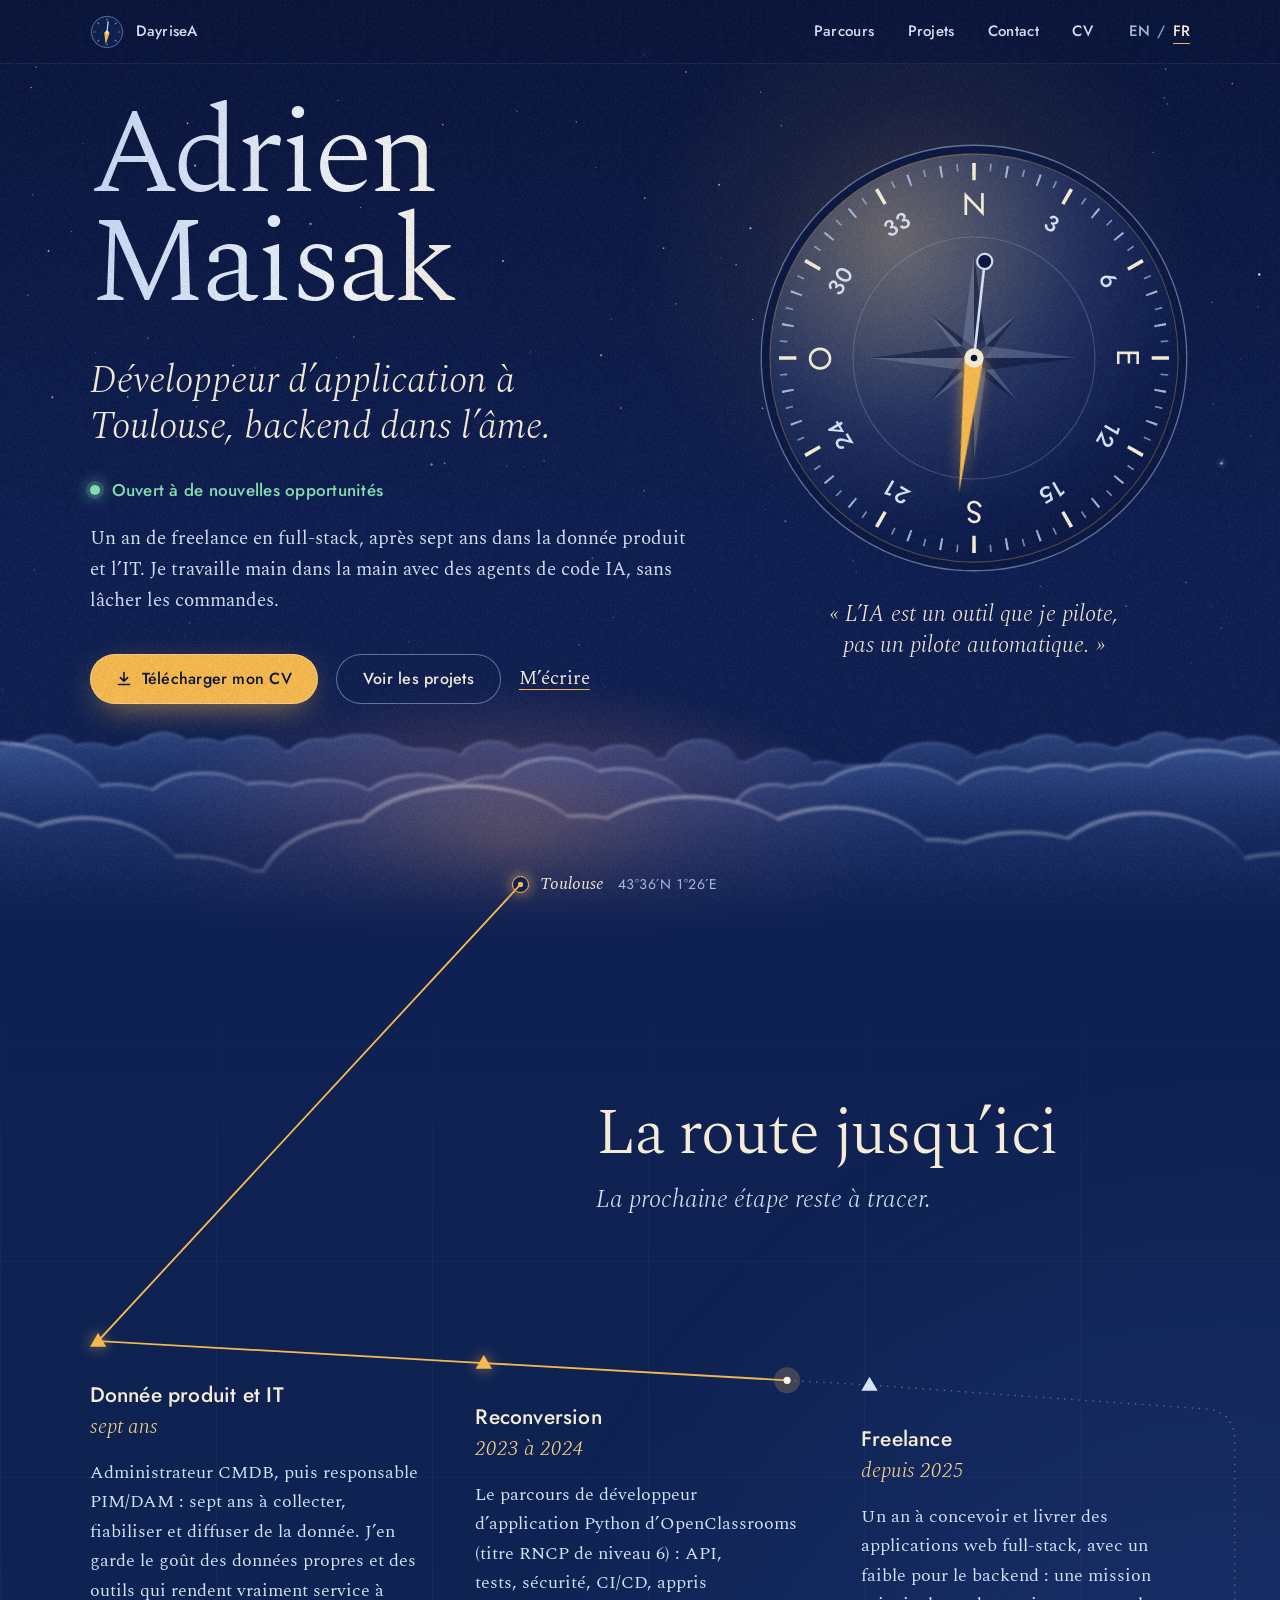
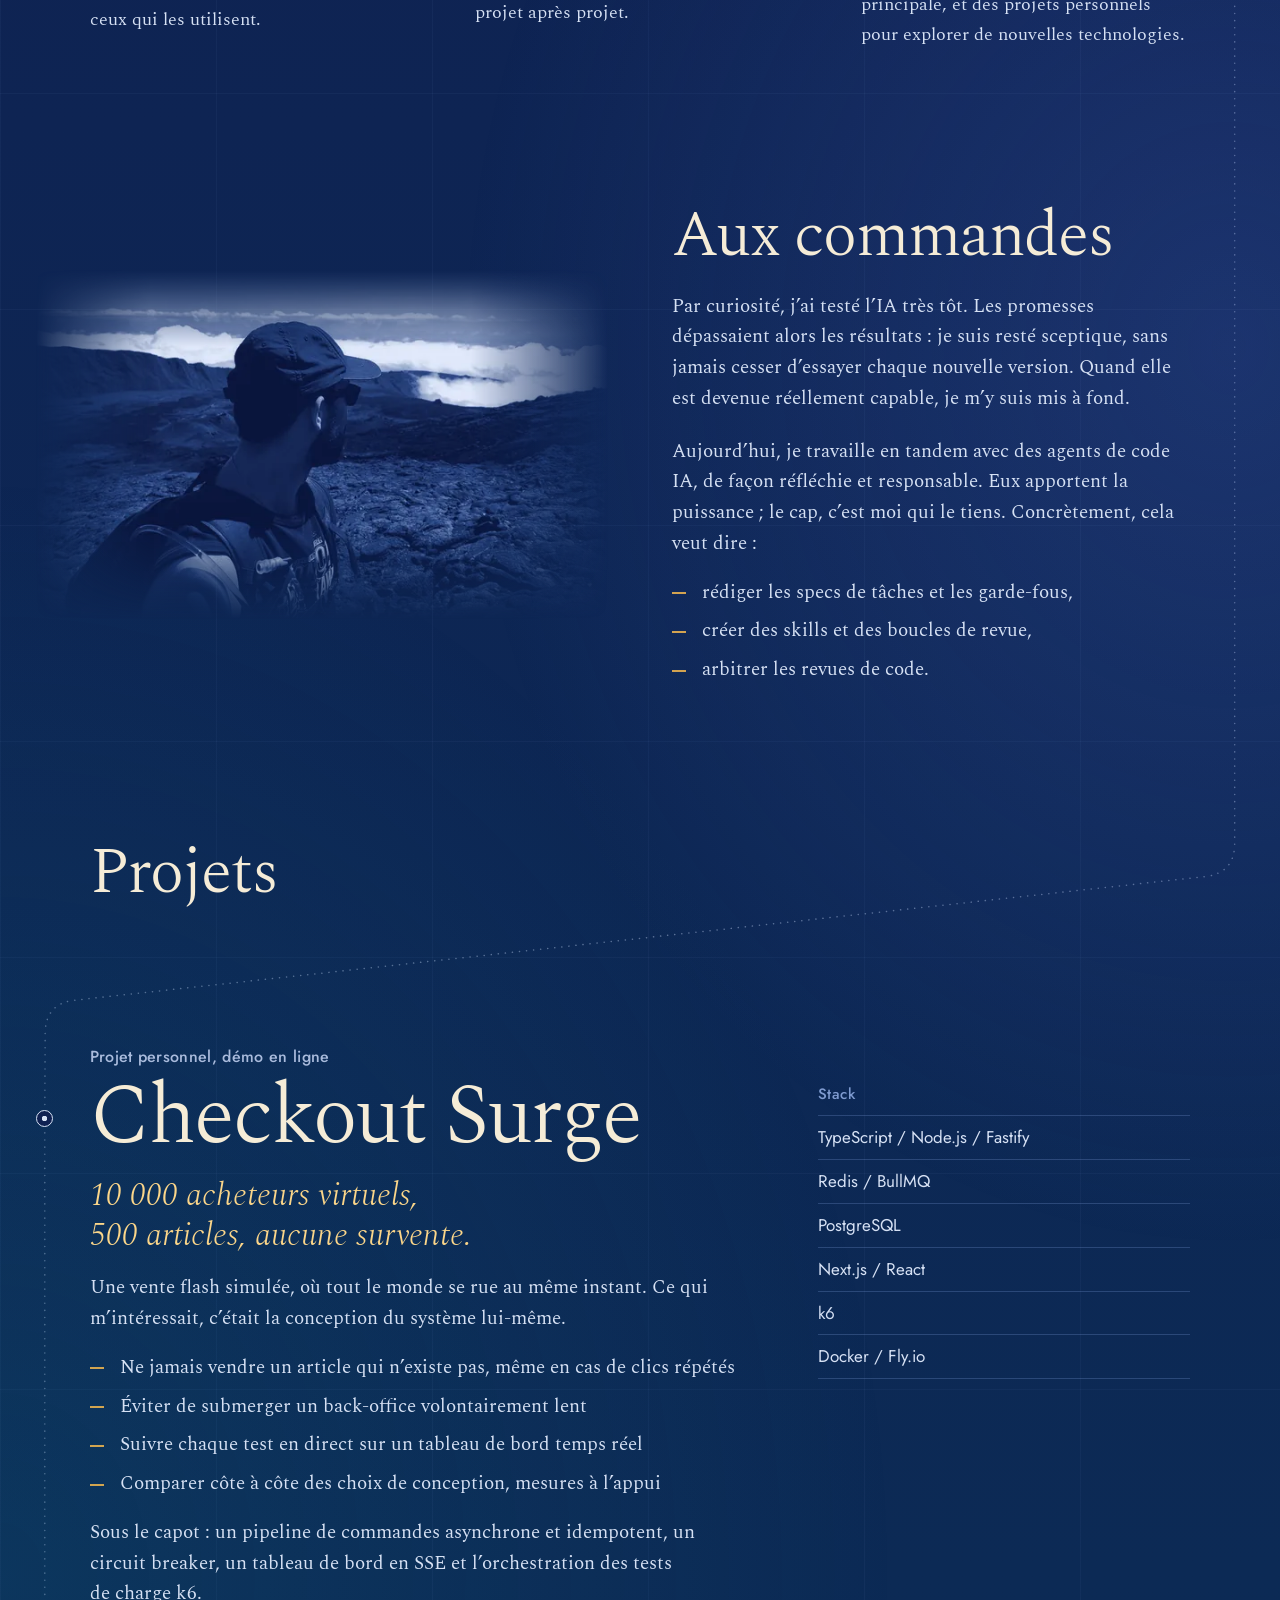
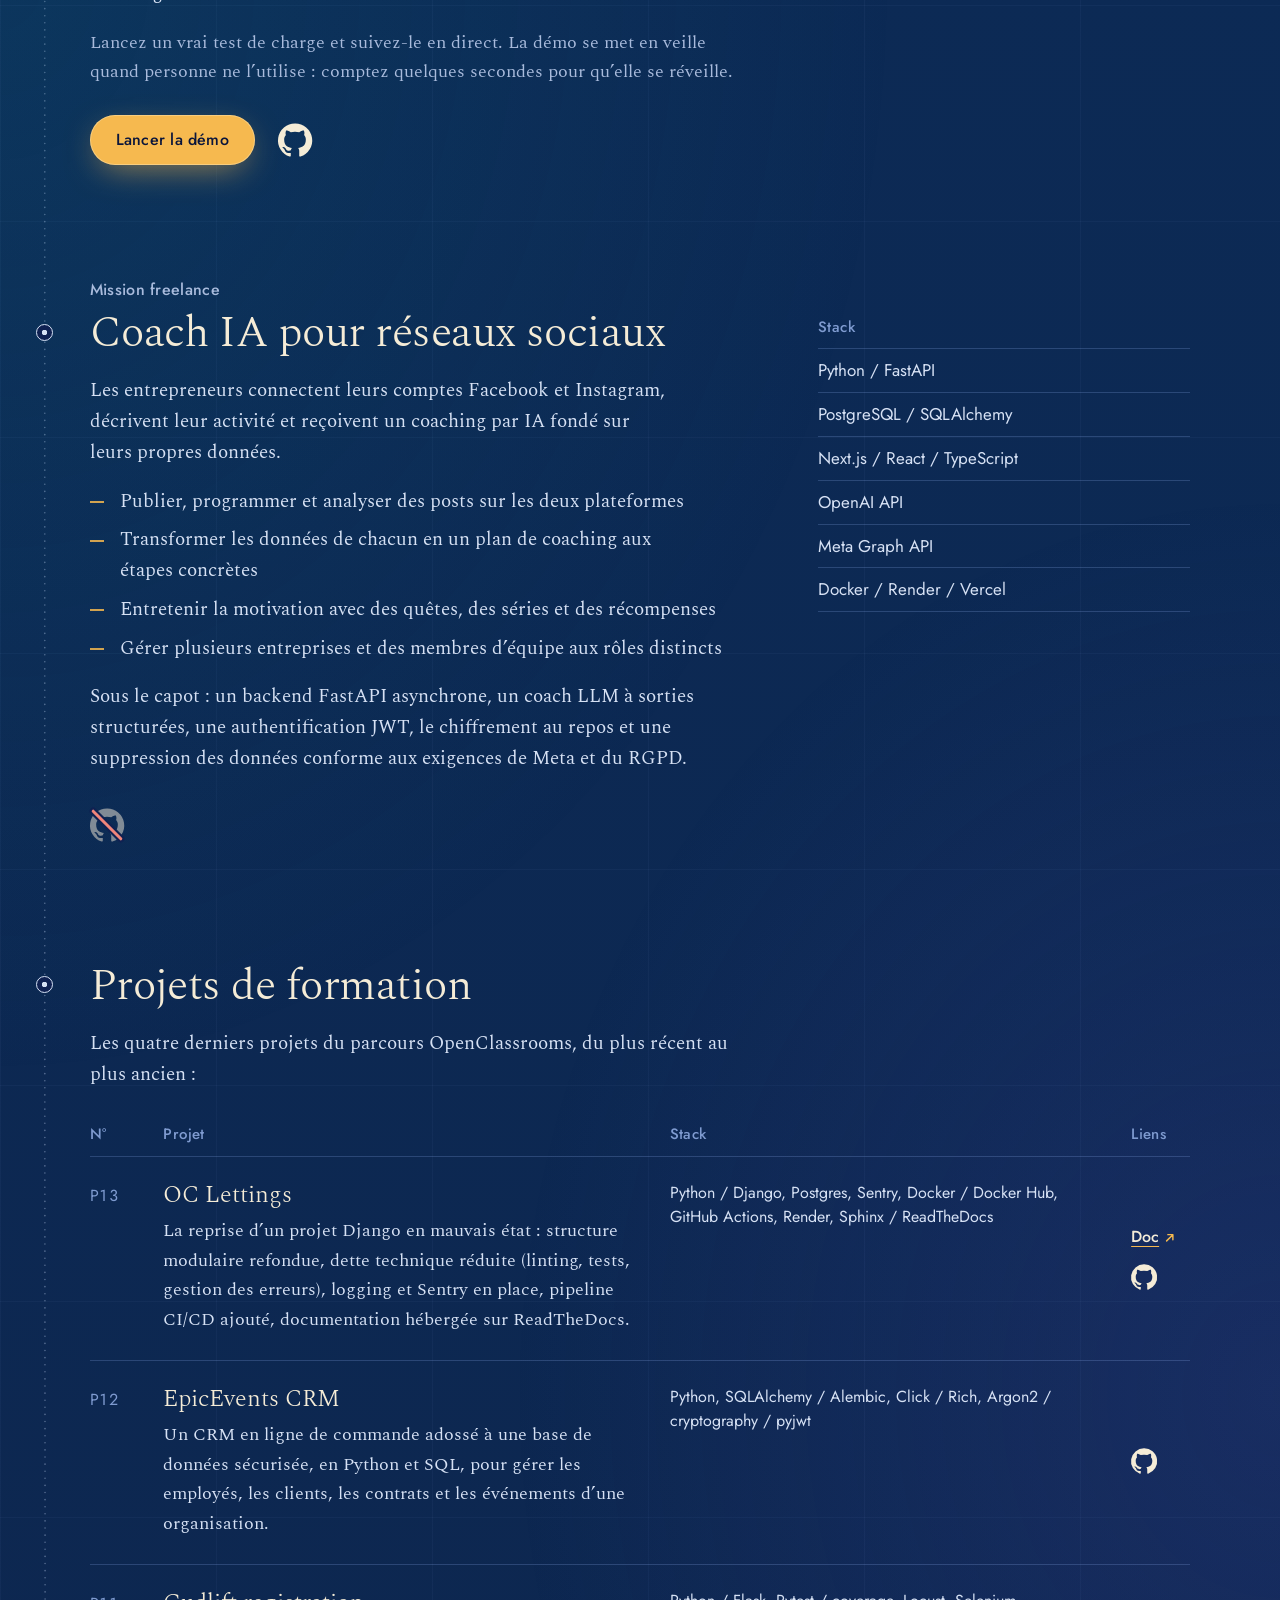
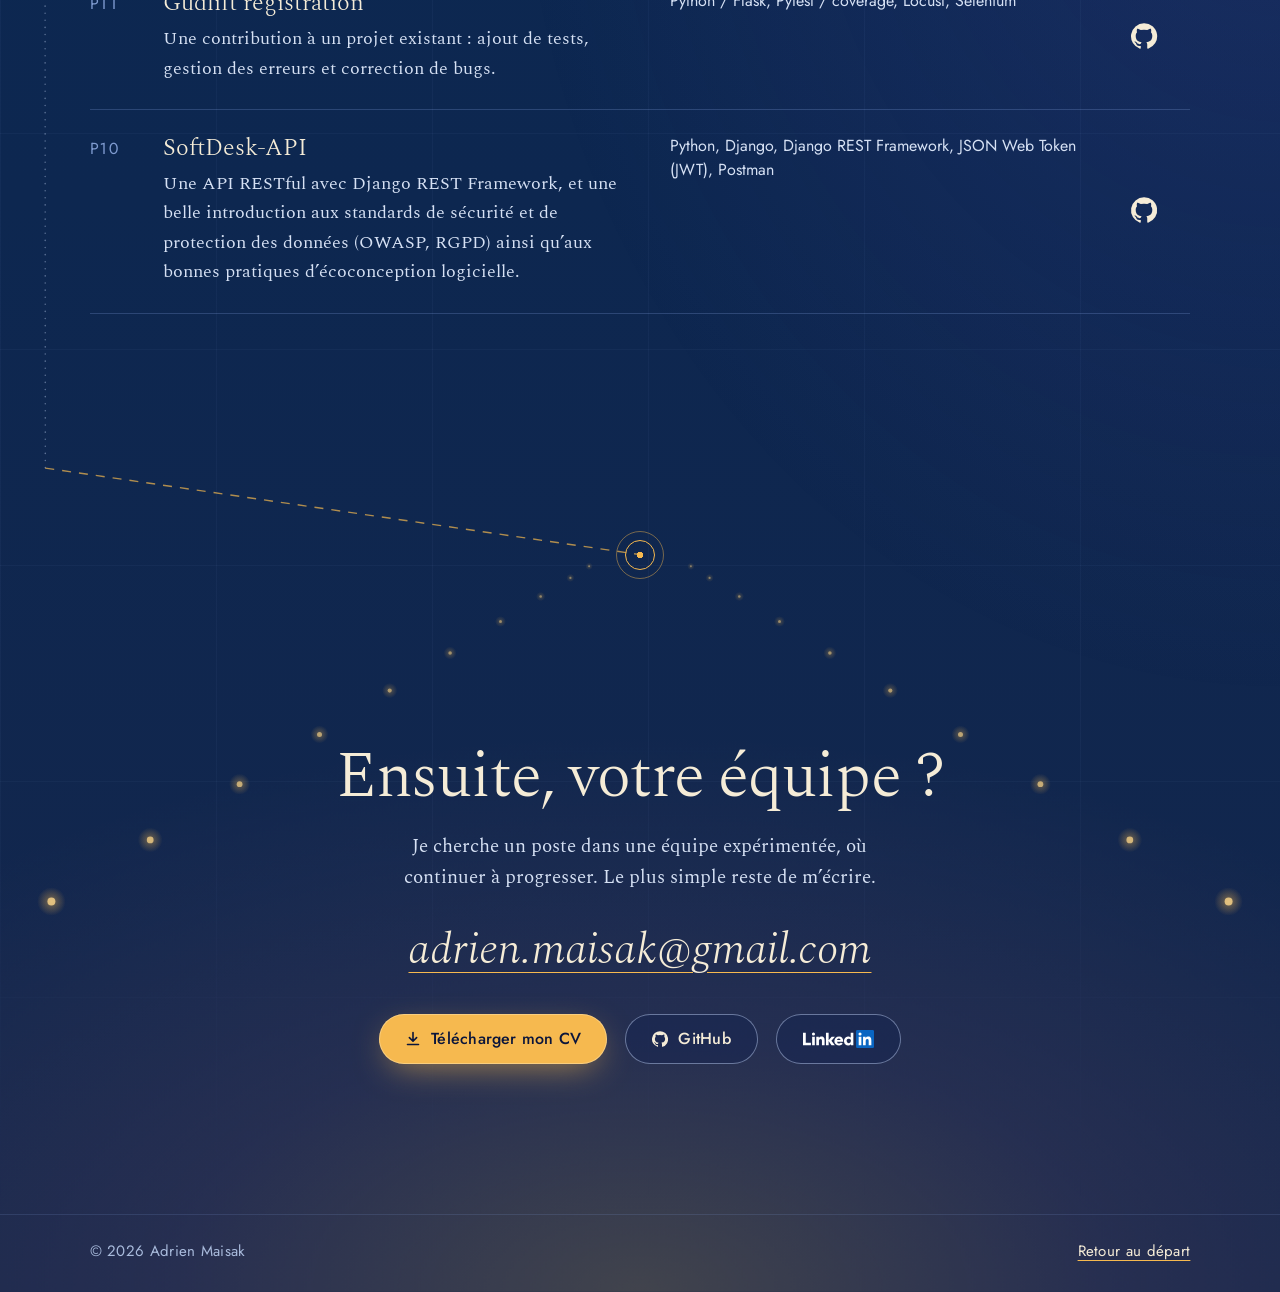
==== commit f81412ff: "feat: add the floating portfolio assistant A launcher fixed at the bottom of the viewport opens the " ====
--- a/fr/index.html
+++ b/fr/index.html
@@ -28,6 +28,8 @@
   <link rel="preload" href="../assets/fonts/spectral-300.woff2" as="font" type="font/woff2" crossorigin>
   <link rel="preload" href="../assets/fonts/jost.woff2" as="font" type="font/woff2" crossorigin>
   <link rel="stylesheet" href="../index.css">
+  <link rel="stylesheet" href="../assets/askfolio/assistant.css">
+  <script type="module" src="../assets/askfolio/assistant.js"></script>
   <script type="application/ld+json">
     {"@context": "https://schema.org", "@type": "Person", "name": "Adrien Maisak", "alternateName": "DayriseA", "jobTitle": "Développeur d’application", "url": "https://dayrisea.github.io/fr/", "address": {"@type": "PostalAddress", "addressLocality": "Toulouse", "addressCountry": "FR"}, "sameAs": ["https://github.com/DayriseA", "https://www.linkedin.com/in/adrien-maisak/"]}
   </script>
@@ -373,6 +375,67 @@
     </div>
   </footer>
 
+  <!-- The portfolio assistant (assets/askfolio/assistant.js): hidden until the service answers. -->
+  <button class="askfolio-launcher" id="askfolio-launcher" type="button" aria-haspopup="dialog" aria-controls="askfolio" hidden>
+    <svg class="askfolio-dial" viewBox="0 0 40 40" aria-hidden="true" focusable="false">
+      <circle cx="20" cy="20" r="18.5" class="askfolio-dial__rim"/>
+      <circle cx="20" cy="20" r="14.5" pathLength="360" class="askfolio-dial__ticks"/>
+      <path d="M16.11 16.11a5.5 5.5 0 0 0 0 7.78M23.89 16.11a5.5 5.5 0 0 1 0 7.78M13.28 13.28a9.5 9.5 0 0 0 0 13.44M26.72 13.28a9.5 9.5 0 0 1 0 13.44" class="askfolio-dial__waves"/>
+      <circle cx="20" cy="20" r="2.1" class="askfolio-dial__lamp"/>
+    </svg>
+    <span class="askfolio-launcher__label">Interroger l’assistant</span>
+  </button>
+
+  <dialog class="askfolio" id="askfolio" aria-labelledby="askfolio-title">
+    <header class="askfolio__head">
+      <div class="askfolio__titlebar">
+        <svg class="askfolio-dial" viewBox="0 0 40 40" aria-hidden="true" focusable="false">
+          <circle cx="20" cy="20" r="18.5" class="askfolio-dial__rim"/>
+          <circle cx="20" cy="20" r="14.5" pathLength="360" class="askfolio-dial__ticks"/>
+          <path d="M16.11 16.11a5.5 5.5 0 0 0 0 7.78M23.89 16.11a5.5 5.5 0 0 1 0 7.78M13.28 13.28a9.5 9.5 0 0 0 0 13.44M26.72 13.28a9.5 9.5 0 0 1 0 13.44" class="askfolio-dial__waves"/>
+          <circle cx="20" cy="20" r="2.1" class="askfolio-dial__lamp"/>
+        </svg>
+        <h2 class="askfolio__title" id="askfolio-title" tabindex="-1">Assistant du portfolio</h2>
+        <button class="askfolio__close" id="askfolio-close" type="button">
+          <svg viewBox="0 0 16 16" aria-hidden="true" focusable="false"><path d="M3.5 3.5l9 9M12.5 3.5l-9 9"/></svg>
+          <span class="vh">Fermer</span>
+        </button>
+      </div>
+      <p class="askfolio__disclosure" id="askfolio-disclosure"></p>
+      <p class="askfolio__topic" id="askfolio-topic"></p>
+      <div class="askfolio__scale" aria-hidden="true"><span class="askfolio__needle"></span></div>
+    </header>
+    <div class="askfolio__main">
+      <div class="askfolio__body">
+        <ol class="askfolio__log" id="askfolio-log" role="log" aria-live="off" aria-busy="false" aria-label="Conversation"></ol>
+        <p class="askfolio__empty">Posez une question sur le parcours d’Adrien ou sur l’un de ses projets.</p>
+        <p class="askfolio__status" id="askfolio-status" aria-hidden="true"></p>
+      </div>
+      <div class="vh" id="askfolio-live" aria-live="polite"></div>
+      <p class="askfolio__notice" id="askfolio-notice" hidden>
+        <span class="askfolio__notice-text"></span>
+        <a class="askfolio__contact" href="mailto:adrien.maisak@gmail.com">Écrire à Adrien</a>
+      </p>
+      <form class="askfolio__ask" id="askfolio-ask">
+        <div class="askfolio__turnstile" id="askfolio-turnstile"></div>
+        <p class="askfolio__privacy">Les questions sont enregistrées de façon anonyme pour améliorer cet assistant. Ne partagez pas d’informations sensibles.</p>
+        <div class="askfolio__field-head">
+          <label for="askfolio-question">Votre question</label>
+          <span class="askfolio__counter" id="askfolio-counter"></span>
+        </div>
+        <textarea class="askfolio__question" id="askfolio-question" rows="2" aria-describedby="askfolio-counter"></textarea>
+        <div class="askfolio__actions">
+          <button class="askfolio__new" id="askfolio-new" type="button" hidden>Nouvelle conversation</button>
+          <button class="askfolio__send" id="askfolio-send" type="submit">Envoyer</button>
+          <button class="askfolio__stop" id="askfolio-stop" type="button" hidden>
+            <svg viewBox="0 0 16 16" aria-hidden="true" focusable="false"><rect x="4" y="4" width="8" height="8" rx="1.5"/></svg>
+            Arrêter
+          </button>
+        </div>
+      </form>
+    </div>
+  </dialog>
+
   <script src="../index.js" defer></script>
 </body>
 
--- a/assets/askfolio/assistant.css
+++ b/assets/askfolio/assistant.css
@@ -0,0 +1,1026 @@
+/* The portfolio assistant: the cockpit's radio.
+   The launcher is a small lit instrument, a sibling of the compass in the top bar; warm, because
+   the visitor can touch it. The panel is a flight log: the visitor's questions are compact warm
+   transmissions, the answers are logbook entries in moonlight. One bold element: the tuning scale
+   along the bottom of the panel's header, whose needle sweeps while the assistant works and stays
+   where it stopped. Built on the custom properties of index.css. */
+
+.askfolio,
+.askfolio-launcher {
+  --askfolio-edge: clamp(16px, 2vw, 28px);
+  --askfolio-case: #0b1943;
+  --askfolio-well: rgba(5, 12, 38, .45);
+  --askfolio-line: rgba(169, 187, 220, .3);
+  --askfolio-error: #f4a79f;
+}
+
+/* A hidden part stays hidden, whatever display the rules below give it. */
+.askfolio [hidden],
+.askfolio-launcher[hidden] {
+  display: none !important;
+}
+
+/* ---------- The instrument (launcher and panel title) ---------- */
+
+.askfolio-dial {
+  flex: none;
+  width: 40px;
+  height: 40px;
+  overflow: visible;
+}
+
+.askfolio-dial__rim {
+  fill: rgba(15, 33, 82, .95);
+  stroke: rgba(246, 185, 79, .6);
+  stroke-width: 1;
+}
+
+.askfolio-dial__ticks {
+  fill: none;
+  stroke: var(--lamp-soft);
+  stroke-width: 3;
+  stroke-dasharray: 3 42;
+  stroke-dashoffset: 1.5;
+  opacity: .8;
+}
+
+.askfolio-dial__waves {
+  fill: none;
+  stroke: var(--paper);
+  stroke-width: 1.5;
+  stroke-linecap: round;
+}
+
+.askfolio-dial__lamp {
+  fill: var(--lamp);
+  filter: drop-shadow(0 0 3px rgba(246, 185, 79, .9));
+}
+
+/* ---------- Launcher ---------- */
+
+.askfolio-launcher {
+  position: fixed;
+  right: max(var(--askfolio-edge), env(safe-area-inset-right));
+  bottom: max(var(--askfolio-edge), env(safe-area-inset-bottom));
+  z-index: 45; /* above the sticky bar (40), under the film grain (50) and the skip link (60) */
+  display: inline-flex;
+  align-items: center;
+  gap: 12px;
+  min-height: 56px;
+  margin: 0;
+  padding: 7px 24px 7px 7px;
+  font: 500 1rem/1.15 var(--sans);
+  letter-spacing: .015em;
+  color: var(--paper);
+  background: rgba(10, 21, 59, .86);
+  -webkit-backdrop-filter: blur(10px);
+  backdrop-filter: blur(10px);
+  border: 1px solid rgba(246, 185, 79, .55);
+  border-radius: 999px;
+  box-shadow: 0 0 0 1px rgba(10, 21, 59, .5), 0 12px 36px -12px rgba(246, 185, 79, .55), 0 18px 40px -18px rgba(0, 0, 0, .8);
+  cursor: pointer;
+  transform: translateY(calc(var(--askfolio-lift, 0px) * -1));
+  transition: border-color .2s, box-shadow .2s, color .2s;
+  animation: askfolio-arrive .5s ease-out both;
+}
+
+.askfolio-launcher:hover {
+  color: var(--lamp-soft);
+  border-color: var(--lamp);
+  box-shadow: 0 0 0 1px rgba(10, 21, 59, .5), 0 12px 44px -8px rgba(246, 185, 79, .75), 0 18px 40px -18px rgba(0, 0, 0, .8);
+}
+
+.askfolio-launcher:focus-visible {
+  outline-offset: 3px;
+  border-radius: 999px;
+}
+
+/* An answer still arriving while the panel is closed: the lamp transmits. */
+.askfolio-launcher.is-busy .askfolio-dial__lamp {
+  animation: askfolio-blink 1.2s ease-in-out infinite;
+}
+
+@keyframes askfolio-arrive {
+  from {
+    opacity: 0;
+  }
+}
+
+@keyframes askfolio-blink {
+  50% {
+    opacity: .25;
+  }
+}
+
+/* ---------- Panel ---------- */
+
+.askfolio {
+  box-sizing: border-box;
+  margin: 0;
+  padding: 0;
+  overflow: hidden;
+  overflow: clip; /* never scrolled, not even by a focus: the header stays in view */
+  font: 400 1rem/1.5 var(--sans);
+  color: var(--moon);
+  background:
+    radial-gradient(120% 60% at 100% 100%, rgba(246, 185, 79, .09), rgba(246, 185, 79, 0) 70%),
+    linear-gradient(180deg, #0e1f52, var(--askfolio-case) 46%, #0a1640),
+    var(--askfolio-case); /* a solid colour, which forced colours keep when they drop gradients */
+  border: 1px solid var(--askfolio-line);
+}
+
+.askfolio[open] {
+  display: flex;
+  flex-direction: column;
+  animation: askfolio-open .22s ease-out;
+}
+
+/* Wide screens: a floating panel in the launcher's corner; the page stays usable around it. */
+.askfolio:not(:modal) {
+  position: fixed;
+  inset: auto max(var(--askfolio-edge), env(safe-area-inset-right)) max(var(--askfolio-edge), env(safe-area-inset-bottom)) auto;
+  z-index: 45;
+  width: min(432px, 100vw - 2 * var(--askfolio-edge));
+  /* Never higher than the viewport under the 64px top bar. */
+  height: min(740px, 100dvh - 64px - 2 * var(--askfolio-edge));
+  max-width: none;
+  max-height: none;
+  border-radius: 18px;
+  box-shadow: 0 0 0 1px rgba(5, 12, 38, .6), 0 32px 80px -24px rgba(0, 0, 0, .85), 0 0 60px -30px rgba(246, 185, 79, .5);
+  transform-origin: 100% 100%;
+}
+
+/* Narrow screens: a full-screen modal sheet that follows the visual viewport. */
+.askfolio:modal {
+  position: fixed;
+  inset: var(--askfolio-view-top, 0) 0 auto;
+  width: 100%;
+  height: var(--askfolio-view-height, 100dvh);
+  max-width: none;
+  max-height: none;
+  border: 0;
+  border-radius: 0;
+}
+
+.askfolio::backdrop {
+  background: rgba(5, 10, 30, .7);
+}
+
+html:has(.askfolio:modal) {
+  overflow: hidden;
+}
+
+@keyframes askfolio-open {
+  from {
+    opacity: 0;
+    transform: translateY(10px) scale(.985);
+  }
+}
+
+.askfolio :focus-visible {
+  outline-offset: 2px;
+}
+
+/* ---------- Header: title, disclosure, topic, tuning scale ---------- */
+
+.askfolio__head {
+  flex: none;
+  padding: 14px 14px 0 20px;
+}
+
+.askfolio:modal .askfolio__head {
+  padding-top: max(14px, env(safe-area-inset-top));
+  padding-inline: max(20px, env(safe-area-inset-left)) max(14px, env(safe-area-inset-right));
+}
+
+.askfolio__titlebar {
+  display: flex;
+  align-items: center;
+  gap: 12px;
+}
+
+.askfolio__titlebar .askfolio-dial {
+  width: 30px;
+  height: 30px;
+}
+
+.askfolio__title {
+  flex: 1;
+  font: 300 1.5rem/1.15 var(--serif);
+  letter-spacing: -.01em;
+  color: var(--paper);
+}
+
+.askfolio__title:focus {
+  outline: none;
+}
+
+.askfolio__close {
+  display: inline-flex;
+  flex: none;
+  align-items: center;
+  justify-content: center;
+  width: 44px;
+  height: 44px;
+  margin: 0;
+  padding: 0;
+  color: var(--moon);
+  background: none;
+  border: 1px solid transparent;
+  border-radius: 50%;
+  cursor: pointer;
+  transition: color .2s, border-color .2s;
+}
+
+.askfolio__close:hover {
+  color: var(--lamp-soft);
+  border-color: rgba(246, 185, 79, .5);
+}
+
+.askfolio__close svg {
+  width: 16px;
+  height: 16px;
+  fill: none;
+  stroke: currentColor;
+  stroke-width: 1.6;
+  stroke-linecap: round;
+}
+
+/* The AI disclosure: always in view, in the main text colour, the answers' size. */
+.askfolio__disclosure {
+  margin-top: 8px;
+  padding-right: 6px;
+  font: 400 1.0625rem/1.4 var(--sans);
+  color: var(--moon);
+}
+
+.askfolio__topic {
+  margin-top: 2px;
+  padding-right: 6px;
+  font: 400 .9375rem/1.4 var(--sans);
+  letter-spacing: .01em;
+  color: var(--moon-dim);
+}
+
+/* The tuning scale: minor and major ticks rising from a baseline, like the dial's tick ring
+   unrolled, and a lamp needle. */
+.askfolio__scale {
+  position: relative;
+  height: 15px;
+  margin: 12px -14px 0 -20px;
+  background:
+    linear-gradient(90deg, rgba(169, 187, 220, .55) 1px, transparent 1px) 20px 100% / 40px 10px repeat-x,
+    linear-gradient(90deg, rgba(169, 187, 220, .32) 1px, transparent 1px) 20px 100% / 8px 5px repeat-x,
+    linear-gradient(var(--askfolio-line), var(--askfolio-line)) 0 100% / 100% 1px no-repeat;
+}
+
+.askfolio__needle {
+  position: absolute;
+  inset: 0 26px 0 26px;
+  animation: askfolio-tune 7s ease-in-out -2.1s infinite;
+  animation-play-state: paused;
+}
+
+.askfolio__needle::before {
+  content: '';
+  position: absolute;
+  left: 0;
+  bottom: 0;
+  width: 2px;
+  height: 15px;
+  margin-left: -1px;
+  border-radius: 1px;
+  background: var(--lamp);
+  box-shadow: 0 0 6px rgba(246, 185, 79, .7);
+  opacity: .7;
+  transition: opacity .3s, box-shadow .3s;
+}
+
+/* While the assistant works, the needle searches along the band, brighter. */
+.askfolio.is-busy .askfolio__needle {
+  animation-play-state: running;
+}
+
+.askfolio.is-busy .askfolio__needle::before {
+  opacity: 1;
+  box-shadow: 0 0 10px 1px rgba(246, 185, 79, .9);
+}
+
+@keyframes askfolio-tune {
+  0%,
+  100% {
+    transform: translateX(8%);
+  }
+
+  22% {
+    transform: translateX(41%);
+  }
+
+  34% {
+    transform: translateX(36%);
+  }
+
+  58% {
+    transform: translateX(83%);
+  }
+
+  76% {
+    transform: translateX(61%);
+  }
+}
+
+/* ---------- Conversation ---------- */
+
+/* Everything under the header. It fits the panel; when the panel is too short for the log's
+   minimum, the composer and a challenge (a phone in landscape, a virtual keyboard), it scrolls
+   instead of clipping, so that Send stays reachable and the header never moves. */
+.askfolio__main {
+  display: flex;
+  flex: 1 1 0;
+  flex-direction: column;
+  min-height: 0;
+  overflow-y: auto;
+  overscroll-behavior: contain;
+  scrollbar-width: thin;
+  scrollbar-color: rgba(169, 187, 220, .3) transparent;
+  container-type: size; /* the question field's growth follows the room left */
+}
+
+.askfolio__body {
+  position: relative;
+  display: flex;
+  flex: 1 1 0;
+  flex-direction: column;
+  min-height: 7.5rem;
+}
+
+.askfolio__log {
+  display: flex;
+  flex: 1;
+  flex-direction: column;
+  min-height: 0;
+  overflow-y: auto;
+  overscroll-behavior: contain;
+  scroll-behavior: auto;
+  scrollbar-width: thin;
+  scrollbar-color: rgba(169, 187, 220, .3) transparent;
+  padding: 22px 20px 44px;
+}
+
+.askfolio:modal .askfolio__log,
+.askfolio:modal .askfolio__empty {
+  padding-inline: max(20px, env(safe-area-inset-left)) max(20px, env(safe-area-inset-right));
+}
+
+.askfolio__log:empty {
+  display: none;
+}
+
+/* An empty conversation invites a question. */
+.askfolio__empty {
+  display: flex;
+  flex: 1;
+  align-items: flex-end;
+  padding: 24px 20px 22px;
+  font: italic 300 1.375rem/1.3 var(--serif);
+  color: var(--paper);
+  text-wrap: balance;
+}
+
+.askfolio__log:not(:empty) + .askfolio__empty {
+  display: none;
+}
+
+/* The visitor's question: a compact warm transmission on the right. */
+.askfolio__log .is-visitor {
+  align-self: flex-end;
+  max-width: 86%;
+  padding: 9px 15px 10px;
+  font: 400 1rem/1.45 var(--sans);
+  color: var(--paper);
+  white-space: pre-wrap;
+  overflow-wrap: anywhere;
+  border: 1px solid rgba(246, 185, 79, .5);
+  border-radius: 16px 16px 4px 16px;
+  background: rgba(246, 185, 79, .06);
+}
+
+.askfolio__log > * + .is-visitor {
+  margin-top: 30px;
+}
+
+/* The answer: an unboxed logbook entry, marked by a waypoint. */
+.askfolio__log .is-assistant {
+  position: relative;
+  margin-top: 16px;
+  padding-left: 24px;
+  font: 300 1.0625rem/1.6 var(--serif);
+  color: var(--moon);
+  overflow-wrap: break-word;
+}
+
+.askfolio__log .is-assistant::before {
+  content: '';
+  position: absolute;
+  left: 0;
+  top: .5em;
+  width: 11px;
+  height: 11px;
+  box-sizing: border-box;
+  border: 1.5px solid var(--moon);
+  border-radius: 50%;
+  background: radial-gradient(circle, var(--moon) 0 1.6px, transparent 2px);
+}
+
+/* A line of the log itself: a stop, an interruption, an expired conversation. */
+.askfolio__log .is-note {
+  position: relative;
+  margin-top: 14px;
+  padding-left: 24px;
+  font: 400 .9375rem/1.45 var(--sans);
+  color: var(--moon-dim);
+}
+
+.askfolio__log .is-note::before {
+  content: '';
+  position: absolute;
+  left: 1px;
+  top: .72em;
+  width: 9px;
+  height: 1.5px;
+  background: var(--haze);
+}
+
+.askfolio__log > :first-child {
+  margin-top: 0;
+}
+
+/* ---------- The answers' Markdown (renderMarkdown output carries no class) ---------- */
+
+.is-assistant > * + * {
+  margin-top: .75em;
+}
+
+.is-assistant p {
+  margin: 0;
+}
+
+.is-assistant > * + p {
+  margin-top: .75em;
+}
+
+.is-assistant strong {
+  font-weight: 400;
+  color: var(--paper);
+}
+
+.is-assistant em {
+  font-style: italic;
+}
+
+.is-assistant del {
+  color: var(--moon-dim);
+}
+
+.is-assistant a {
+  color: var(--paper);
+  text-decoration: underline;
+  text-decoration-color: var(--lamp);
+  text-decoration-thickness: 1px;
+  text-underline-offset: .2em;
+  overflow-wrap: anywhere;
+}
+
+.is-assistant a:hover {
+  color: var(--lamp-soft);
+  text-decoration-thickness: 2px;
+}
+
+.is-assistant h3,
+.is-assistant h4,
+.is-assistant h5,
+.is-assistant h6 {
+  margin: 1.2em 0 0;
+  font: 500 1rem/1.35 var(--sans);
+  letter-spacing: .01em;
+  color: var(--paper);
+}
+
+.is-assistant h3 {
+  font-size: 1.0625rem;
+}
+
+.is-assistant > :first-child {
+  margin-top: 0;
+}
+
+.is-assistant ul,
+.is-assistant ol {
+  margin: .6em 0 0;
+  padding: 0;
+}
+
+.is-assistant ul {
+  list-style: none;
+}
+
+.is-assistant ul > li {
+  position: relative;
+  padding-left: 22px;
+}
+
+.is-assistant ul > li::before {
+  content: '';
+  position: absolute;
+  left: 2px;
+  top: calc(.8em - 1px);
+  width: 10px;
+  height: 1.5px;
+  background: var(--lamp);
+  opacity: .8;
+}
+
+.is-assistant ol {
+  padding-left: 1.6em;
+  list-style: decimal;
+}
+
+.is-assistant ol > li::marker {
+  font: 400 .9375rem var(--sans);
+  font-variant-numeric: tabular-nums;
+  color: var(--moon-dim);
+}
+
+.is-assistant li + li {
+  margin-top: .35em;
+}
+
+.is-assistant li > ul,
+.is-assistant li > ol {
+  margin-top: .35em;
+}
+
+.is-assistant blockquote {
+  margin: .75em 0 0;
+  padding: 0 0 0 14px;
+  border-left: 2px solid var(--askfolio-line);
+  font-style: italic;
+  color: var(--moon-dim);
+}
+
+.is-assistant code {
+  padding: .08em .35em;
+  font: .84em/1.4 ui-monospace, 'SFMono-Regular', Menlo, Consolas, monospace;
+  color: var(--paper);
+  background: rgba(132, 162, 222, .14);
+  border-radius: 4px;
+  overflow-wrap: anywhere;
+}
+
+.is-assistant pre {
+  margin: .75em 0 0;
+  padding: 12px 14px;
+  overflow-x: auto;
+  background: var(--askfolio-well);
+  border: 1px solid rgba(132, 162, 222, .18);
+  border-radius: 8px;
+}
+
+.is-assistant pre code {
+  padding: 0;
+  background: none;
+  overflow-wrap: normal;
+  white-space: pre;
+}
+
+.is-assistant hr {
+  margin: 1.1em 0 0;
+  border: 0;
+  border-top: 1px solid var(--askfolio-line);
+}
+
+/* A wide table scrolls by itself instead of widening the panel. */
+.is-assistant table {
+  display: block;
+  max-width: 100%;
+  margin-top: .75em;
+  overflow-x: auto;
+  border-collapse: collapse;
+  font: 400 .875rem/1.4 var(--sans);
+}
+
+.is-assistant th,
+.is-assistant td {
+  padding: 7px 14px 7px 0;
+  text-align: left;
+  vertical-align: top;
+  border-bottom: 1px solid rgba(132, 162, 222, .2);
+}
+
+.is-assistant th {
+  font-weight: 500;
+  color: var(--haze);
+}
+
+/* The files an answer was built from */
+
+.askfolio__sources {
+  margin-top: .5em;
+  font: 400 .875rem/1.4 var(--sans);
+  color: var(--moon-dim);
+}
+
+.askfolio__sources summary {
+  display: inline-flex;
+  align-items: center;
+  gap: 8px;
+  min-height: 44px;
+  letter-spacing: .02em;
+  cursor: pointer;
+  list-style: none;
+}
+
+.askfolio__sources summary::-webkit-details-marker {
+  display: none;
+}
+
+.askfolio__sources summary::before {
+  content: '';
+  width: 6px;
+  height: 6px;
+  margin-top: -2px;
+  border-right: 1.5px solid var(--lamp);
+  border-bottom: 1.5px solid var(--lamp);
+  transform: rotate(-45deg);
+  transition: transform .2s;
+}
+
+.askfolio__sources[open] summary::before {
+  margin-top: -5px;
+  transform: rotate(45deg);
+}
+
+.askfolio__sources summary:hover {
+  color: var(--lamp-soft);
+}
+
+.is-assistant .askfolio__sources ul {
+  margin: 0 0 4px;
+  padding: 0;
+  list-style: none;
+}
+
+.is-assistant .askfolio__sources li {
+  padding: 3px 0 3px 14px;
+  border-left: 1px solid var(--askfolio-line);
+  overflow-wrap: anywhere;
+}
+
+.is-assistant .askfolio__sources li + li {
+  margin-top: 0;
+}
+
+.is-assistant .askfolio__sources li::before {
+  content: none;
+}
+
+/* The status line: a radio beacon at the foot of the log while the assistant works. */
+.askfolio__status {
+  position: absolute;
+  left: 0;
+  right: 0;
+  bottom: 0;
+  padding: 18px 20px 10px 21px;
+  font: 400 .9375rem/1.35 var(--sans);
+  letter-spacing: .01em;
+  color: var(--beacon);
+  white-space: nowrap;
+  text-overflow: ellipsis;
+  overflow: hidden;
+  pointer-events: none;
+  background: linear-gradient(rgba(11, 25, 67, 0), var(--askfolio-case) 45%);
+}
+
+.askfolio__status:empty {
+  display: none;
+}
+
+.askfolio__status::before {
+  content: '';
+  display: inline-block;
+  margin: 0 12px 2px 0;
+  vertical-align: middle;
+  width: 8px;
+  height: 8px;
+  border-radius: 50%;
+  background: var(--beacon);
+  box-shadow: 0 0 0 3px rgba(134, 224, 176, .16), 0 0 12px 1px rgba(134, 224, 176, .7);
+  animation: askfolio-blink 1.6s ease-in-out infinite;
+}
+
+/* ---------- Notice: why nothing can be sent ---------- */
+
+.askfolio__notice {
+  flex: none;
+  margin: 0 20px 4px;
+  padding: 12px 14px;
+  font: 400 1rem/1.45 var(--sans);
+  color: var(--paper);
+  background: rgba(132, 162, 222, .08);
+  border: 1px solid var(--askfolio-line);
+  border-radius: 10px;
+}
+
+.askfolio__contact {
+  display: inline-flex;
+  align-items: center;
+  min-height: 44px;
+  vertical-align: middle;
+  color: var(--paper);
+  text-decoration: underline;
+  text-decoration-color: var(--lamp);
+  text-decoration-thickness: 1px;
+  text-underline-offset: .24em;
+  white-space: nowrap;
+}
+
+.askfolio__contact:hover {
+  color: var(--lamp-soft);
+  text-decoration-thickness: 2px;
+}
+
+/* ---------- The question ---------- */
+
+.askfolio__ask {
+  flex: none;
+  padding: 12px 20px 16px;
+  border-top: 1px solid rgba(132, 162, 222, .16);
+}
+
+.askfolio:modal .askfolio__ask {
+  padding-inline: max(20px, env(safe-area-inset-left)) max(20px, env(safe-area-inset-right));
+  padding-bottom: max(16px, env(safe-area-inset-bottom));
+}
+
+/* Empty except while a challenge is shown; Cloudflare's widget is about 65px high. */
+.askfolio__turnstile {
+  margin-bottom: 12px;
+  color-scheme: dark;
+}
+
+.askfolio__turnstile:empty {
+  display: none;
+}
+
+.askfolio__privacy {
+  font: 400 .875rem/1.4 var(--sans);
+  color: var(--moon-dim);
+}
+
+.askfolio__field-head {
+  display: flex;
+  flex-wrap: wrap;
+  align-items: baseline;
+  justify-content: space-between;
+  gap: 2px 16px;
+  margin-top: 10px;
+}
+
+.askfolio__field-head label {
+  font: 500 .9375rem/1.4 var(--sans);
+  letter-spacing: .015em;
+  color: var(--paper);
+}
+
+.askfolio__counter {
+  margin-left: auto;
+  font: 400 .875rem/1.4 var(--sans);
+  font-variant-numeric: tabular-nums;
+  color: var(--moon-dim);
+}
+
+.askfolio__counter.is-over {
+  color: var(--askfolio-error);
+}
+
+.askfolio__question {
+  display: block;
+  width: 100%;
+  min-height: calc(2lh + 22px);
+  max-height: calc(7lh + 22px);
+  max-height: min(calc(7lh + 22px), 38cqh);
+  margin-top: 6px;
+  padding: 10px 14px;
+  field-sizing: content;
+  resize: none;
+  font: 400 1rem/1.45 var(--sans); /* 16px: no zoom on focus in iOS */
+  color: var(--paper);
+  caret-color: var(--lamp);
+  background: var(--askfolio-well);
+  border: 1px solid rgba(169, 187, 220, .42);
+  border-radius: 12px;
+  transition: border-color .2s, box-shadow .2s;
+}
+
+.askfolio__question:hover {
+  border-color: rgba(169, 187, 220, .65);
+}
+
+.askfolio__question:focus {
+  outline: none;
+  border-color: var(--lamp);
+  box-shadow: 0 0 0 1px var(--lamp), 0 0 22px -8px rgba(246, 185, 79, .6);
+}
+
+.askfolio__actions {
+  display: flex;
+  align-items: center;
+  gap: 12px;
+  margin-top: 10px;
+}
+
+.askfolio__new {
+  min-height: 44px;
+  margin: 0 auto 0 -2px;
+  padding: 0 2px;
+  font: 400 .9375rem/1.2 var(--sans);
+  letter-spacing: .01em;
+  color: var(--paper);
+  text-decoration: underline;
+  text-decoration-color: var(--lamp);
+  text-decoration-thickness: 1px;
+  text-underline-offset: .28em;
+  background: none;
+  border: 0;
+  cursor: pointer;
+}
+
+.askfolio__new:hover:not(:disabled) {
+  color: var(--lamp-soft);
+  text-decoration-thickness: 2px;
+}
+
+.askfolio__send,
+.askfolio__stop {
+  display: inline-flex;
+  align-items: center;
+  justify-content: center;
+  gap: 8px;
+  min-width: 96px;
+  min-height: 44px;
+  margin-left: auto;
+  padding: 0 22px;
+  font: 500 1rem/1.15 var(--sans);
+  letter-spacing: .015em;
+  border-radius: 999px;
+  cursor: pointer;
+  transition: background-color .2s, border-color .2s, box-shadow .2s, color .2s;
+}
+
+.askfolio__send {
+  color: var(--zenith);
+  background: var(--lamp);
+  border: 1px solid var(--lamp);
+  box-shadow: 0 0 0 1px rgba(255, 244, 214, .35) inset, 0 8px 26px -10px rgba(246, 185, 79, .7);
+}
+
+.askfolio__send:hover:not(:disabled) {
+  background: var(--lamp-soft);
+  border-color: var(--lamp-soft);
+}
+
+.askfolio__stop {
+  color: var(--paper);
+  background: rgba(15, 33, 82, .5);
+  border: 1px solid rgba(246, 185, 79, .7);
+}
+
+.askfolio__stop:hover {
+  color: var(--lamp-soft);
+  border-color: var(--lamp);
+}
+
+.askfolio__stop svg {
+  width: 14px;
+  height: 14px;
+  fill: currentColor;
+}
+
+.askfolio button:disabled {
+  cursor: not-allowed;
+  opacity: .45;
+  box-shadow: none;
+}
+
+/* ---------- Short viewports: a tighter header, the disclosure unchanged ---------- */
+
+@media (max-height: 500px) {
+  .askfolio:modal .askfolio__head {
+    padding-top: max(6px, env(safe-area-inset-top));
+  }
+
+  .askfolio__title {
+    font-size: 1.25rem;
+  }
+
+  .askfolio__titlebar .askfolio-dial {
+    width: 26px;
+    height: 26px;
+  }
+
+  .askfolio__disclosure {
+    margin-top: 2px;
+  }
+
+  .askfolio__scale {
+    margin-top: 8px;
+  }
+
+  .askfolio__body {
+    min-height: 6rem;
+  }
+
+  .askfolio__log {
+    padding-top: 14px;
+  }
+
+  .askfolio__empty {
+    padding-block: 14px;
+    font-size: 1.1875rem;
+  }
+}
+
+/* ---------- Narrow screens: the launcher keeps its instrument, its label is read only ---------- */
+
+@media (max-width: 559px) {
+  .askfolio-launcher {
+    padding: 7px;
+  }
+
+  .askfolio-launcher__label {
+    position: absolute;
+    width: 1px;
+    height: 1px;
+    overflow: hidden;
+    clip-path: inset(50%);
+    white-space: nowrap;
+  }
+}
+
+/* ---------- Motion, forced colours, print ---------- */
+
+@media (prefers-reduced-motion: reduce) {
+  .askfolio-launcher,
+  .askfolio,
+  .askfolio *,
+  .askfolio *::before {
+    animation: none !important;
+    transition: none !important;
+  }
+}
+
+@media (forced-colors: active) {
+  .askfolio-dial__rim,
+  .askfolio-dial__ticks,
+  .askfolio-dial__waves {
+    stroke: ButtonText;
+  }
+
+  .askfolio-dial__rim {
+    fill: ButtonFace;
+  }
+
+  .askfolio-dial__lamp {
+    fill: ButtonText;
+    filter: none;
+  }
+
+  .askfolio__scale {
+    display: none;
+  }
+
+  .askfolio__log .is-assistant::before,
+  .askfolio__log .is-note::before,
+  .askfolio__status::before,
+  .is-assistant ul > li::before {
+    forced-color-adjust: none;
+    background: CanvasText;
+    border-color: CanvasText;
+    box-shadow: none;
+  }
+
+  .askfolio__log .is-assistant::before {
+    background: Canvas;
+  }
+
+  .askfolio__question:focus {
+    outline: 2px solid Highlight;
+  }
+}
+
+@media print {
+  .askfolio-launcher,
+  .askfolio {
+    display: none !important;
+  }
+}
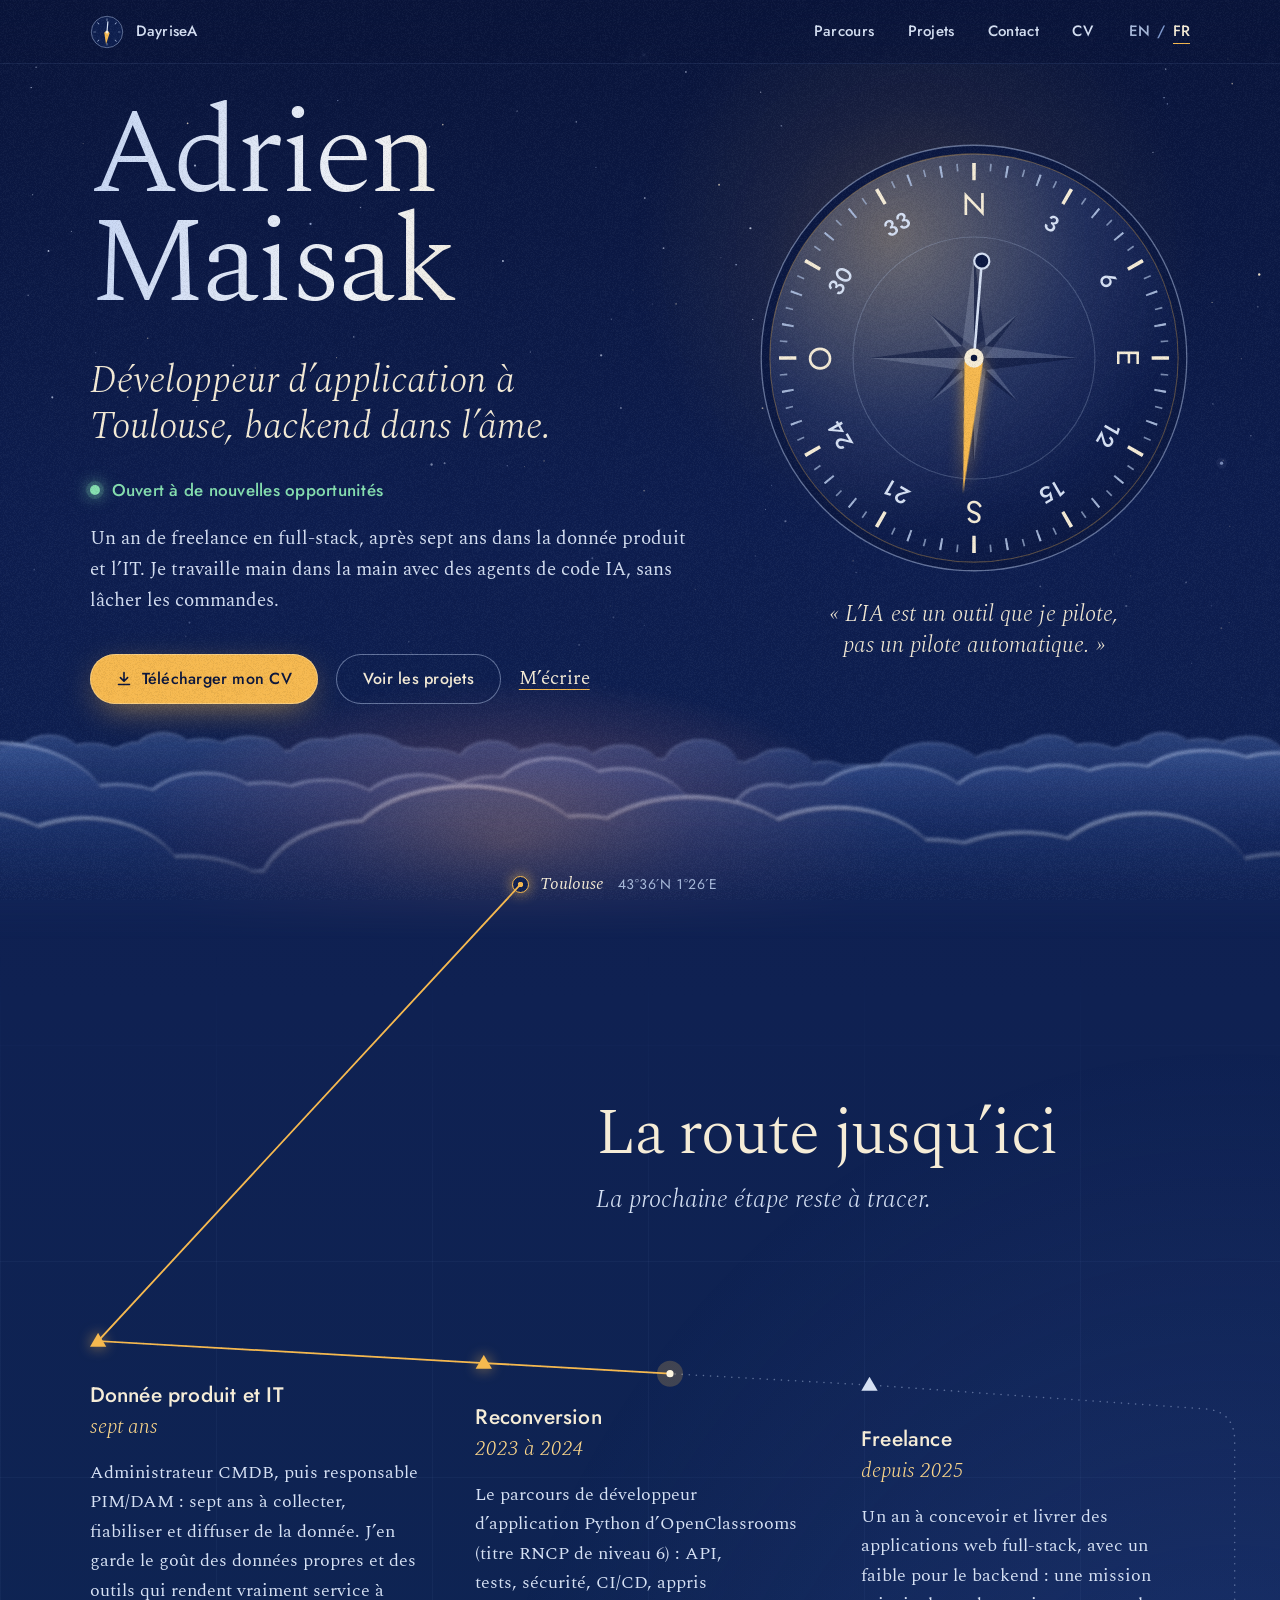
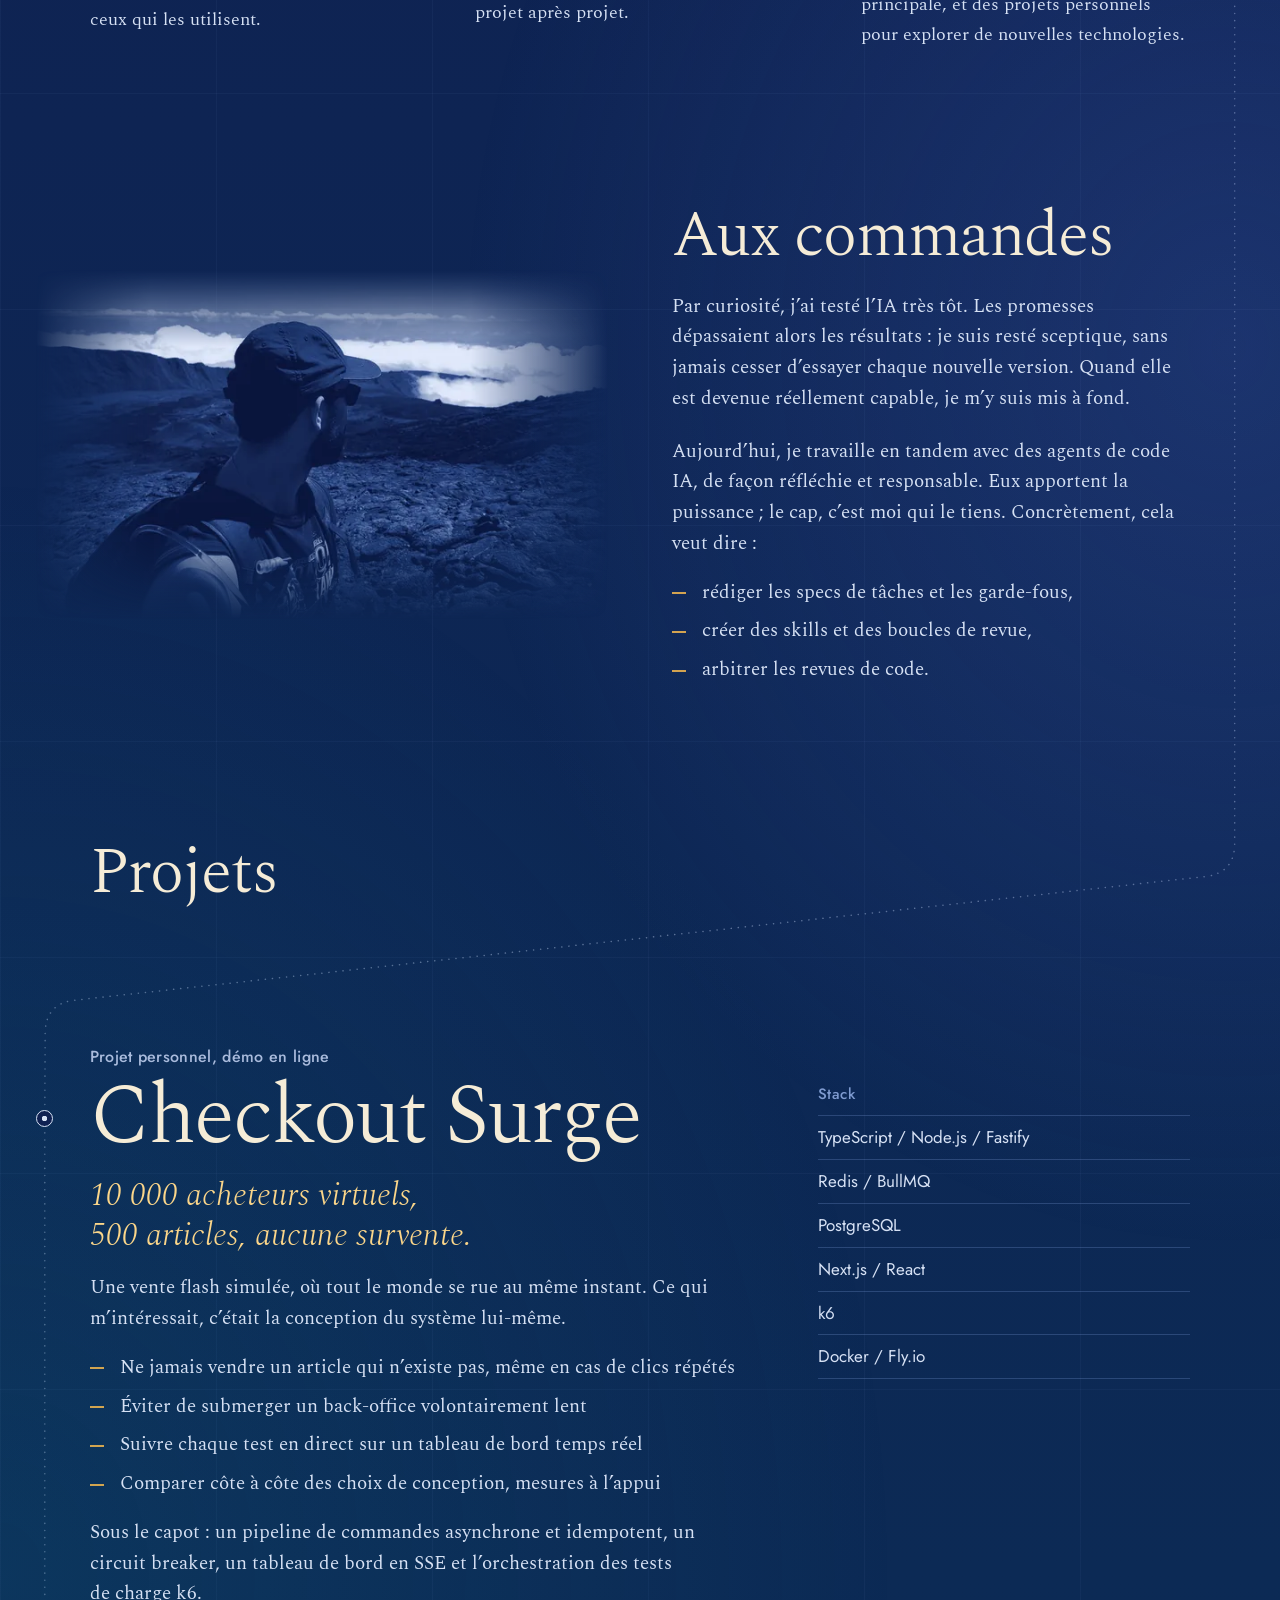
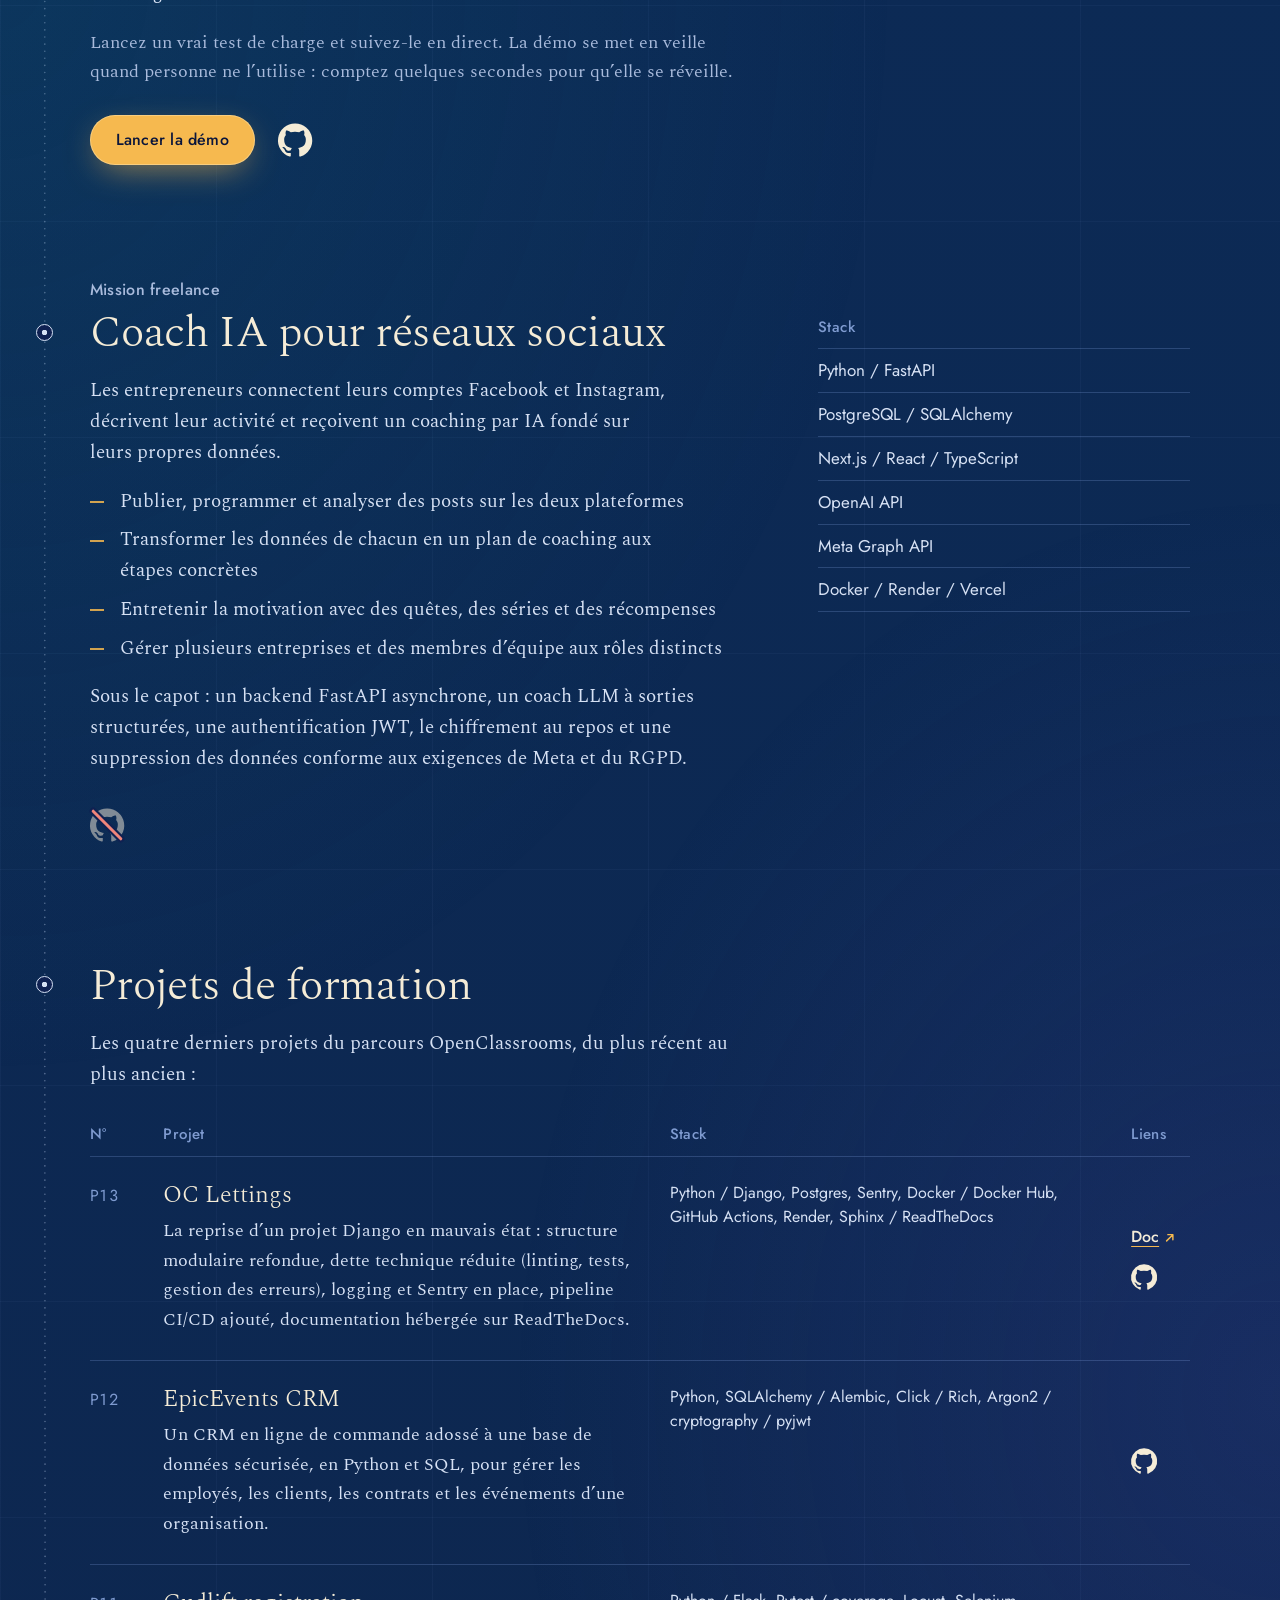
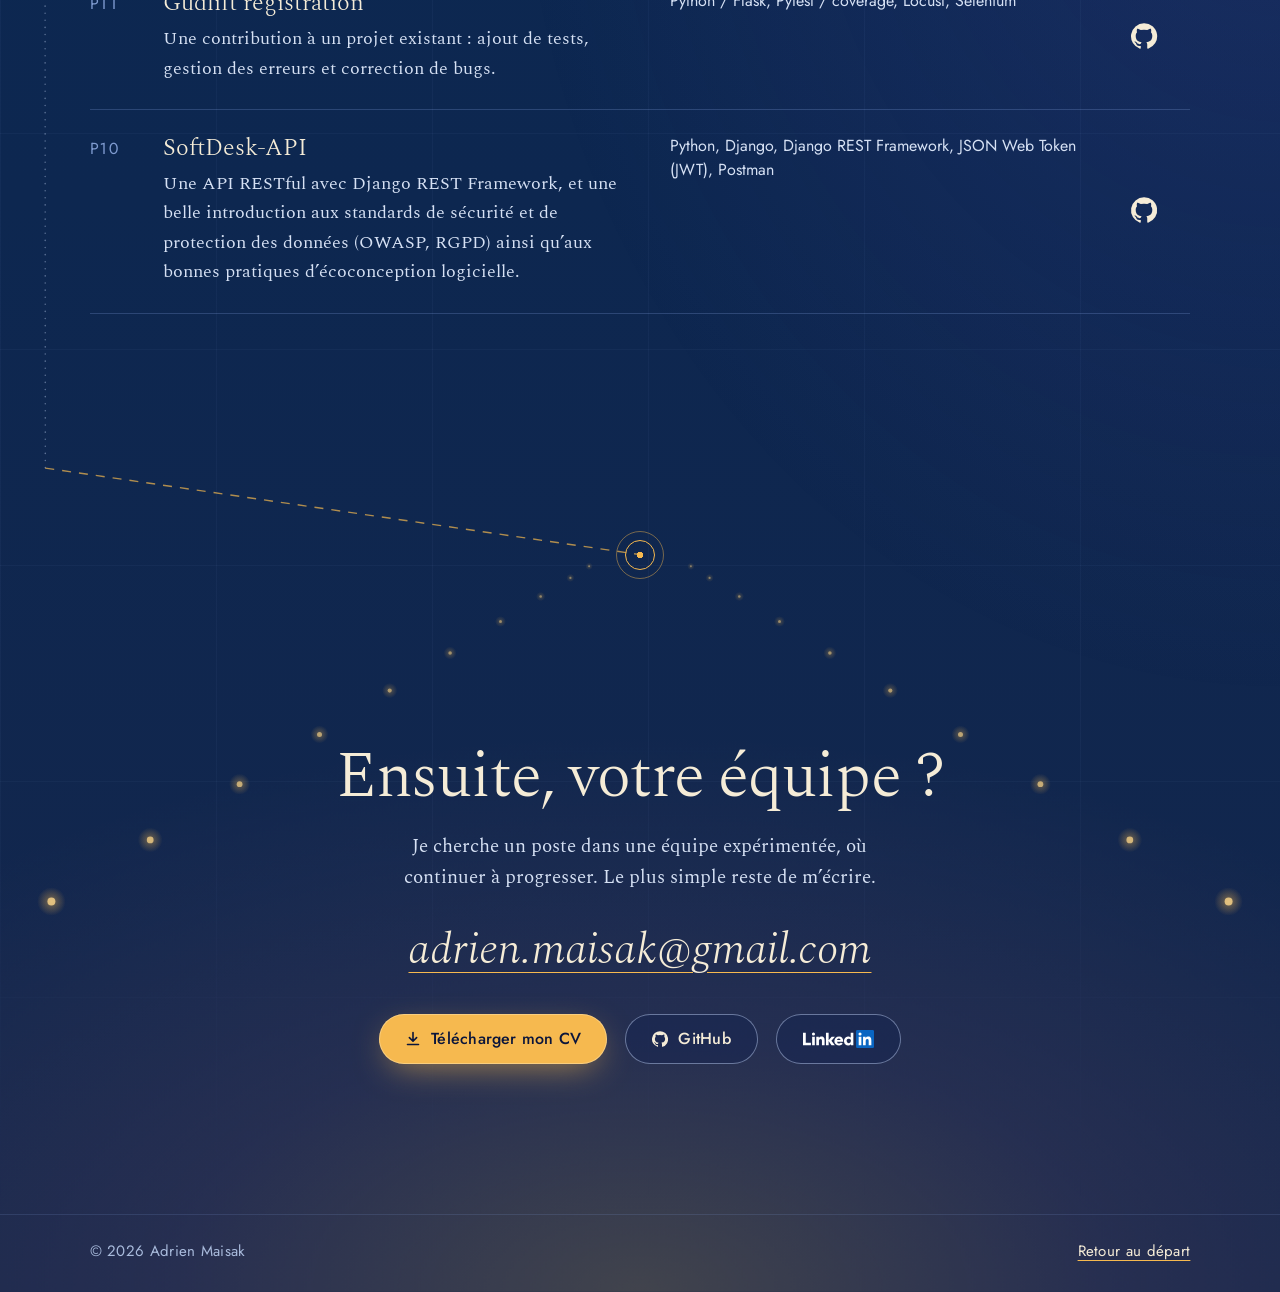
==== commit 197223c5: "feat: let visitors pick what the assistant talks about Add topic buttons on the page (one per projec" ====
--- a/fr/index.html
+++ b/fr/index.html
@@ -175,6 +175,7 @@
         <header class="leg__head leg__head--offset">
           <h2>La route jusqu’ici</h2>
           <p>La prochaine étape reste à&nbsp;tracer.</p>
+          <button class="askfolio-topic askfolio-topic--profile" type="button" data-askfolio-scope="profile" data-askfolio-draft="Qu’est-ce que ses années dans la donnée produit apportent à Adrien en tant que développeur&nbsp;?" hidden><svg class="askfolio-dial" viewBox="0 0 40 40" aria-hidden="true" focusable="false"><circle cx="20" cy="20" r="18.5" class="askfolio-dial__rim"/><circle cx="20" cy="20" r="14.5" pathLength="360" class="askfolio-dial__ticks"/><path d="M16.11 16.11a5.5 5.5 0 0 0 0 7.78M23.89 16.11a5.5 5.5 0 0 1 0 7.78M13.28 13.28a9.5 9.5 0 0 0 0 13.44M26.72 13.28a9.5 9.5 0 0 1 0 13.44" class="askfolio-dial__waves"/><circle cx="20" cy="20" r="2.1" class="askfolio-dial__lamp"/></svg><span class="askfolio-topic__text">Interroger l’assistant sur mon parcours</span></button>
         </header>
         <ol class="stops">
           <li class="stop">
@@ -243,6 +244,7 @@
             <div class="actions">
               <a class="btn btn--lamp" href="https://checkout-surge-gate.fly.dev/" target="_blank" rel="noopener">Lancer la démo</a>
               <a class="gh" href="https://github.com/DayriseA/checkout-surge" target="_blank" rel="noopener" aria-label="Code source de Checkout Surge sur GitHub"><svg viewBox="0 0 16 16" aria-hidden="true" focusable="false"><path d="M8 .2a8 8 0 0 0-2.53 15.59c.4.07.55-.17.55-.38v-1.33c-2.23.48-2.7-1.07-2.7-1.07-.36-.93-.89-1.17-.89-1.17-.73-.5.05-.49.05-.49.8.06 1.23.83 1.23.83.72 1.22 1.88.87 2.33.66.07-.52.28-.87.5-1.07-1.77-.2-3.64-.89-3.64-3.95 0-.87.31-1.59.82-2.15-.08-.2-.36-1.02.08-2.12 0 0 .67-.21 2.2.82a7.6 7.6 0 0 1 4 0c1.53-1.04 2.2-.82 2.2-.82.44 1.1.16 1.92.08 2.12.51.56.82 1.28.82 2.15 0 3.07-1.87 3.75-3.65 3.95.29.25.54.73.54 1.48v2.19c0 .21.15.46.55.38A8 8 0 0 0 8 .2z"/></svg><span class="tip" aria-hidden="true">Voir le code source</span></a>
+              <button class="askfolio-topic" type="button" data-askfolio-scope="project:checkout-surge" data-askfolio-draft="Quels ont été les principaux choix de conception de Checkout Surge, et pourquoi&nbsp;?" hidden><svg class="askfolio-dial" viewBox="0 0 40 40" aria-hidden="true" focusable="false"><circle cx="20" cy="20" r="18.5" class="askfolio-dial__rim"/><circle cx="20" cy="20" r="14.5" pathLength="360" class="askfolio-dial__ticks"/><path d="M16.11 16.11a5.5 5.5 0 0 0 0 7.78M23.89 16.11a5.5 5.5 0 0 1 0 7.78M13.28 13.28a9.5 9.5 0 0 0 0 13.44M26.72 13.28a9.5 9.5 0 0 1 0 13.44" class="askfolio-dial__waves"/><circle cx="20" cy="20" r="2.1" class="askfolio-dial__lamp"/></svg><span class="askfolio-topic__text">Interroger l’assistant<span class="vh"> sur Checkout Surge</span></span></button>
             </div>
           </div>
           <aside class="stack">
@@ -273,6 +275,7 @@
             <p>Sous le capot&nbsp;: un backend FastAPI asynchrone, un coach LLM à sorties structurées, une authentification JWT, le chiffrement au repos et une suppression des données conforme aux exigences de Meta et du&nbsp;RGPD.</p>
             <div class="actions">
               <span class="gh gh--private" tabindex="0" role="img" aria-label="Code source non public" aria-describedby="private-note"><svg viewBox="0 0 16 16" aria-hidden="true" focusable="false"><path class="gh__mark" d="M8 .2a8 8 0 0 0-2.53 15.59c.4.07.55-.17.55-.38v-1.33c-2.23.48-2.7-1.07-2.7-1.07-.36-.93-.89-1.17-.89-1.17-.73-.5.05-.49.05-.49.8.06 1.23.83 1.23.83.72 1.22 1.88.87 2.33.66.07-.52.28-.87.5-1.07-1.77-.2-3.64-.89-3.64-3.95 0-.87.31-1.59.82-2.15-.08-.2-.36-1.02.08-2.12 0 0 .67-.21 2.2.82a7.6 7.6 0 0 1 4 0c1.53-1.04 2.2-.82 2.2-.82.44 1.1.16 1.92.08 2.12.51.56.82 1.28.82 2.15 0 3.07-1.87 3.75-3.65 3.95.29.25.54.73.54 1.48v2.19c0 .21.15.46.55.38A8 8 0 0 0 8 .2z"/><path class="gh__bar gh__bar--under" d="M1.5 1.5l13 13"/><path class="gh__bar" d="M1.5 1.5l13 13"/></svg><span class="tip" role="tooltip" id="private-note">Projet freelance&nbsp;: le code appartient au&nbsp;client.</span></span>
+              <button class="askfolio-topic" type="button" data-askfolio-scope="project:social-media-coach" data-askfolio-draft="Quel a été le rôle d’Adrien sur le coach IA pour réseaux sociaux&nbsp;?" hidden><svg class="askfolio-dial" viewBox="0 0 40 40" aria-hidden="true" focusable="false"><circle cx="20" cy="20" r="18.5" class="askfolio-dial__rim"/><circle cx="20" cy="20" r="14.5" pathLength="360" class="askfolio-dial__ticks"/><path d="M16.11 16.11a5.5 5.5 0 0 0 0 7.78M23.89 16.11a5.5 5.5 0 0 1 0 7.78M13.28 13.28a9.5 9.5 0 0 0 0 13.44M26.72 13.28a9.5 9.5 0 0 1 0 13.44" class="askfolio-dial__waves"/><circle cx="20" cy="20" r="2.1" class="askfolio-dial__lamp"/></svg><span class="askfolio-topic__text">Interroger l’assistant<span class="vh"> sur Coach IA pour réseaux sociaux</span></span></button>
             </div>
           </div>
           <aside class="stack">
@@ -311,6 +314,7 @@
                 <td class="log__links" role="cell">
                   <a class="link link--out" href="https://amk-oc-lettings.readthedocs.io/en/latest/" target="_blank" rel="noopener" aria-label="Documentation de OC Lettings">Doc<svg viewBox="0 0 12 12" aria-hidden="true" focusable="false"><path d="M2.75 9.25l6.5-6.5M4 2.75h5.25V8"/></svg></a>
                   <a class="gh" href="https://github.com/DayriseA/OCP13_OC-Lettings-FR" target="_blank" rel="noopener" aria-label="Code source de OC Lettings sur GitHub"><svg viewBox="0 0 16 16" aria-hidden="true" focusable="false"><path d="M8 .2a8 8 0 0 0-2.53 15.59c.4.07.55-.17.55-.38v-1.33c-2.23.48-2.7-1.07-2.7-1.07-.36-.93-.89-1.17-.89-1.17-.73-.5.05-.49.05-.49.8.06 1.23.83 1.23.83.72 1.22 1.88.87 2.33.66.07-.52.28-.87.5-1.07-1.77-.2-3.64-.89-3.64-3.95 0-.87.31-1.59.82-2.15-.08-.2-.36-1.02.08-2.12 0 0 .67-.21 2.2.82a7.6 7.6 0 0 1 4 0c1.53-1.04 2.2-.82 2.2-.82.44 1.1.16 1.92.08 2.12.51.56.82 1.28.82 2.15 0 3.07-1.87 3.75-3.65 3.95.29.25.54.73.54 1.48v2.19c0 .21.15.46.55.38A8 8 0 0 0 8 .2z"/></svg><span class="tip" aria-hidden="true">Voir le code source</span></a>
+                  <button class="gh askfolio-topic askfolio-topic--dial" type="button" data-askfolio-scope="project:oc-lettings" data-askfolio-draft="Qu’a amélioré Adrien en reprenant OC Lettings&nbsp;?" aria-label="Interroger l’assistant sur OC Lettings" hidden><svg class="askfolio-dial" viewBox="0 0 40 40" aria-hidden="true" focusable="false"><circle cx="20" cy="20" r="18.5" class="askfolio-dial__rim"/><circle cx="20" cy="20" r="14.5" pathLength="360" class="askfolio-dial__ticks"/><path d="M16.11 16.11a5.5 5.5 0 0 0 0 7.78M23.89 16.11a5.5 5.5 0 0 1 0 7.78M13.28 13.28a9.5 9.5 0 0 0 0 13.44M26.72 13.28a9.5 9.5 0 0 1 0 13.44" class="askfolio-dial__waves"/><circle cx="20" cy="20" r="2.1" class="askfolio-dial__lamp"/></svg><span class="tip" aria-hidden="true">Interroger l’assistant</span></button>
                 </td>
               </tr>
               <tr role="row">
@@ -319,6 +323,7 @@
                 <td class="log__stack" role="cell">Python, SQLAlchemy / Alembic, Click / Rich, Argon2 / cryptography / pyjwt</td>
                 <td class="log__links" role="cell">
                   <a class="gh" href="https://github.com/DayriseA/OCP12_CRM_EpicEvents" target="_blank" rel="noopener" aria-label="Code source de EpicEvents CRM sur GitHub"><svg viewBox="0 0 16 16" aria-hidden="true" focusable="false"><path d="M8 .2a8 8 0 0 0-2.53 15.59c.4.07.55-.17.55-.38v-1.33c-2.23.48-2.7-1.07-2.7-1.07-.36-.93-.89-1.17-.89-1.17-.73-.5.05-.49.05-.49.8.06 1.23.83 1.23.83.72 1.22 1.88.87 2.33.66.07-.52.28-.87.5-1.07-1.77-.2-3.64-.89-3.64-3.95 0-.87.31-1.59.82-2.15-.08-.2-.36-1.02.08-2.12 0 0 .67-.21 2.2.82a7.6 7.6 0 0 1 4 0c1.53-1.04 2.2-.82 2.2-.82.44 1.1.16 1.92.08 2.12.51.56.82 1.28.82 2.15 0 3.07-1.87 3.75-3.65 3.95.29.25.54.73.54 1.48v2.19c0 .21.15.46.55.38A8 8 0 0 0 8 .2z"/></svg><span class="tip" aria-hidden="true">Voir le code source</span></a>
+                  <button class="gh askfolio-topic askfolio-topic--dial" type="button" data-askfolio-scope="project:epicevents-crm" data-askfolio-draft="Comment le CRM EpicEvents est-il sécurisé&nbsp;?" aria-label="Interroger l’assistant sur EpicEvents CRM" hidden><svg class="askfolio-dial" viewBox="0 0 40 40" aria-hidden="true" focusable="false"><circle cx="20" cy="20" r="18.5" class="askfolio-dial__rim"/><circle cx="20" cy="20" r="14.5" pathLength="360" class="askfolio-dial__ticks"/><path d="M16.11 16.11a5.5 5.5 0 0 0 0 7.78M23.89 16.11a5.5 5.5 0 0 1 0 7.78M13.28 13.28a9.5 9.5 0 0 0 0 13.44M26.72 13.28a9.5 9.5 0 0 1 0 13.44" class="askfolio-dial__waves"/><circle cx="20" cy="20" r="2.1" class="askfolio-dial__lamp"/></svg><span class="tip" aria-hidden="true">Interroger l’assistant</span></button>
                 </td>
               </tr>
               <tr role="row">
@@ -327,6 +332,7 @@
                 <td class="log__stack" role="cell">Python / Flask, Pytest / coverage, Locust, Selenium</td>
                 <td class="log__links" role="cell">
                   <a class="gh" href="https://github.com/DayriseA/OCP11_Python_Testing/tree/qa" target="_blank" rel="noopener" aria-label="Code source de Gudlift registration sur GitHub"><svg viewBox="0 0 16 16" aria-hidden="true" focusable="false"><path d="M8 .2a8 8 0 0 0-2.53 15.59c.4.07.55-.17.55-.38v-1.33c-2.23.48-2.7-1.07-2.7-1.07-.36-.93-.89-1.17-.89-1.17-.73-.5.05-.49.05-.49.8.06 1.23.83 1.23.83.72 1.22 1.88.87 2.33.66.07-.52.28-.87.5-1.07-1.77-.2-3.64-.89-3.64-3.95 0-.87.31-1.59.82-2.15-.08-.2-.36-1.02.08-2.12 0 0 .67-.21 2.2.82a7.6 7.6 0 0 1 4 0c1.53-1.04 2.2-.82 2.2-.82.44 1.1.16 1.92.08 2.12.51.56.82 1.28.82 2.15 0 3.07-1.87 3.75-3.65 3.95.29.25.54.73.54 1.48v2.19c0 .21.15.46.55.38A8 8 0 0 0 8 .2z"/></svg><span class="tip" aria-hidden="true">Voir le code source</span></a>
+                  <button class="gh askfolio-topic askfolio-topic--dial" type="button" data-askfolio-scope="project:gudlift-registration" data-askfolio-draft="Comment Adrien a-t-il testé et corrigé Gudlift registration&nbsp;?" aria-label="Interroger l’assistant sur Gudlift registration" hidden><svg class="askfolio-dial" viewBox="0 0 40 40" aria-hidden="true" focusable="false"><circle cx="20" cy="20" r="18.5" class="askfolio-dial__rim"/><circle cx="20" cy="20" r="14.5" pathLength="360" class="askfolio-dial__ticks"/><path d="M16.11 16.11a5.5 5.5 0 0 0 0 7.78M23.89 16.11a5.5 5.5 0 0 1 0 7.78M13.28 13.28a9.5 9.5 0 0 0 0 13.44M26.72 13.28a9.5 9.5 0 0 1 0 13.44" class="askfolio-dial__waves"/><circle cx="20" cy="20" r="2.1" class="askfolio-dial__lamp"/></svg><span class="tip" aria-hidden="true">Interroger l’assistant</span></button>
                 </td>
               </tr>
               <tr role="row">
@@ -335,6 +341,7 @@
                 <td class="log__stack" role="cell">Python, Django, Django REST Framework, JSON Web Token (JWT), Postman</td>
                 <td class="log__links" role="cell">
                   <a class="gh" href="https://github.com/DayriseA/OCP10_SoftDesk-API" target="_blank" rel="noopener" aria-label="Code source de SoftDesk-API sur GitHub"><svg viewBox="0 0 16 16" aria-hidden="true" focusable="false"><path d="M8 .2a8 8 0 0 0-2.53 15.59c.4.07.55-.17.55-.38v-1.33c-2.23.48-2.7-1.07-2.7-1.07-.36-.93-.89-1.17-.89-1.17-.73-.5.05-.49.05-.49.8.06 1.23.83 1.23.83.72 1.22 1.88.87 2.33.66.07-.52.28-.87.5-1.07-1.77-.2-3.64-.89-3.64-3.95 0-.87.31-1.59.82-2.15-.08-.2-.36-1.02.08-2.12 0 0 .67-.21 2.2.82a7.6 7.6 0 0 1 4 0c1.53-1.04 2.2-.82 2.2-.82.44 1.1.16 1.92.08 2.12.51.56.82 1.28.82 2.15 0 3.07-1.87 3.75-3.65 3.95.29.25.54.73.54 1.48v2.19c0 .21.15.46.55.38A8 8 0 0 0 8 .2z"/></svg><span class="tip" aria-hidden="true">Voir le code source</span></a>
+                  <button class="gh askfolio-topic askfolio-topic--dial" type="button" data-askfolio-scope="project:softdesk-api" data-askfolio-draft="Comment SoftDesk-API gère-t-elle la sécurité et les permissions&nbsp;?" aria-label="Interroger l’assistant sur SoftDesk-API" hidden><svg class="askfolio-dial" viewBox="0 0 40 40" aria-hidden="true" focusable="false"><circle cx="20" cy="20" r="18.5" class="askfolio-dial__rim"/><circle cx="20" cy="20" r="14.5" pathLength="360" class="askfolio-dial__ticks"/><path d="M16.11 16.11a5.5 5.5 0 0 0 0 7.78M23.89 16.11a5.5 5.5 0 0 1 0 7.78M13.28 13.28a9.5 9.5 0 0 0 0 13.44M26.72 13.28a9.5 9.5 0 0 1 0 13.44" class="askfolio-dial__waves"/><circle cx="20" cy="20" r="2.1" class="askfolio-dial__lamp"/></svg><span class="tip" aria-hidden="true">Interroger l’assistant</span></button>
                 </td>
               </tr>
             </tbody>
@@ -402,13 +409,52 @@
         </button>
       </div>
       <p class="askfolio__disclosure" id="askfolio-disclosure"></p>
-      <p class="askfolio__topic" id="askfolio-topic"></p>
+      <div class="askfolio__topic">
+        <label for="askfolio-topic">Sujet</label>
+        <select class="askfolio__select" id="askfolio-topic">
+          <option value="all">Tout le portfolio</option>
+          <option value="profile">Le parcours d’Adrien</option>
+          <optgroup label="Projets">
+            <option value="project:checkout-surge">Checkout Surge</option>
+            <option value="project:social-media-coach">Coach IA pour réseaux sociaux</option>
+            <option value="project:oc-lettings">OC Lettings</option>
+            <option value="project:epicevents-crm">EpicEvents CRM</option>
+            <option value="project:gudlift-registration">Gudlift registration</option>
+            <option value="project:softdesk-api">SoftDesk-API</option>
+          </optgroup>
+        </select>
+      </div>
       <div class="askfolio__scale" aria-hidden="true"><span class="askfolio__needle"></span></div>
     </header>
     <div class="askfolio__main">
       <div class="askfolio__body">
         <ol class="askfolio__log" id="askfolio-log" role="log" aria-live="off" aria-busy="false" aria-label="Conversation"></ol>
-        <p class="askfolio__empty">Posez une question sur le parcours d’Adrien ou sur l’un de ses projets.</p>
+        <div class="askfolio__empty" id="askfolio-empty">
+          <div class="askfolio__starter" data-askfolio-starter="all">
+            <p class="askfolio__invite">Posez une question sur le parcours d’Adrien ou sur l’un de ses projets.</p>
+            <ul class="askfolio__suggestions" aria-label="Questions suggérées">
+              <li><button class="askfolio__suggestion" type="button">Quel type de poste Adrien recherche-t-il&nbsp;?</button></li>
+              <li><button class="askfolio__suggestion" type="button">Quel projet montre le mieux ses compétences backend&nbsp;?</button></li>
+              <li><button class="askfolio__suggestion" type="button">Comment travaille-t-il avec les agents de code IA&nbsp;?</button></li>
+            </ul>
+          </div>
+          <div class="askfolio__starter" data-askfolio-starter="profile" hidden>
+            <p class="askfolio__invite">Posez une question sur le parcours d’Adrien, de la donnée produit au développement.</p>
+            <ul class="askfolio__suggestions" aria-label="Questions suggérées">
+              <li><button class="askfolio__suggestion" type="button">Comment Adrien est-il passé de la donnée produit au développement&nbsp;?</button></li>
+              <li><button class="askfolio__suggestion" type="button">Qu’a-t-il fait en tant que freelance&nbsp;?</button></li>
+              <li><button class="askfolio__suggestion" type="button">Quels sont ses principaux points forts techniques&nbsp;?</button></li>
+            </ul>
+          </div>
+          <div class="askfolio__starter" data-askfolio-starter="project" hidden>
+            <p class="askfolio__invite">Posez une question sur ce projet.</p>
+            <ul class="askfolio__suggestions" aria-label="Questions suggérées">
+              <li><button class="askfolio__suggestion" type="button">Quel problème ce projet résout-il&nbsp;?</button></li>
+              <li><button class="askfolio__suggestion" type="button">Quelle a été la partie la plus difficile techniquement&nbsp;?</button></li>
+              <li><button class="askfolio__suggestion" type="button">Quelles technologies utilise-t-il, et pourquoi&nbsp;?</button></li>
+            </ul>
+          </div>
+        </div>
         <p class="askfolio__status" id="askfolio-status" aria-hidden="true"></p>
       </div>
       <div class="vh" id="askfolio-live" aria-live="polite"></div>
--- a/assets/askfolio/assistant.css
+++ b/assets/askfolio/assistant.css
@@ -16,7 +16,8 @@
 
 /* A hidden part stays hidden, whatever display the rules below give it. */
 .askfolio [hidden],
-.askfolio-launcher[hidden] {
+.askfolio-launcher[hidden],
+.askfolio-topic[hidden] {
   display: none !important;
 }
 
@@ -109,6 +110,153 @@
 @keyframes askfolio-blink {
   50% {
     opacity: .25;
+  }
+}
+
+/* ---------- Topic buttons on the page ----------
+   Entry points into the radio, in the page's own vocabulary: an underlined link with the dial as
+   its sign, quieter than the filled lamp buttons beside it, or, in the logbook's links column, a
+   dial among the GitHub marks (.gh) with the same tooltip. */
+
+.askfolio-topic {
+  display: inline-flex;
+  align-items: center;
+  gap: 11px;
+  min-height: 44px;
+  margin: 0;
+  padding: 0 2px 0 0;
+  font: 500 1rem/1.3 var(--sans);
+  letter-spacing: .015em;
+  text-align: left;
+  color: var(--paper);
+  background: none;
+  border: 0;
+  cursor: pointer;
+  transition: color .2s;
+}
+
+.askfolio-topic .askfolio-dial {
+  width: 28px;
+  height: 28px;
+}
+
+.askfolio-topic .askfolio-dial__rim {
+  transition: stroke .2s;
+}
+
+.askfolio-topic__text {
+  text-decoration: underline;
+  text-decoration-color: var(--lamp);
+  text-decoration-thickness: 1px;
+  text-underline-offset: .24em;
+}
+
+.askfolio-topic:hover {
+  color: var(--lamp-soft);
+}
+
+.askfolio-topic:hover .askfolio-topic__text {
+  text-decoration-thickness: 2px;
+}
+
+.askfolio-topic:hover .askfolio-dial__rim,
+.askfolio-topic:focus-visible .askfolio-dial__rim {
+  stroke: var(--lamp);
+}
+
+/* In the logbook: the dial alone, sized and placed like the GitHub mark above it. */
+.askfolio-topic--dial {
+  justify-content: center;
+  gap: 0;
+  padding: 0;
+}
+
+.askfolio-topic--dial .askfolio-dial {
+  width: var(--gh-size, 34px);
+  height: var(--gh-size, 34px);
+}
+
+.askfolio-topic--dial:hover .askfolio-dial,
+.askfolio-topic--dial:focus-visible .askfolio-dial {
+  transform: scale(1.16);
+}
+
+@media (hover: none) {
+  .askfolio-topic .tip {
+    display: none;
+  }
+}
+
+/* Under the GitHub mark, its own 44px box: the mark's negative bottom margin (-9px) collapses with
+   this one, leaving 4px between the two boxes, so that no click meant for one lands on the other. */
+.log__links .gh + .askfolio-topic--dial {
+  margin-top: 13px;
+}
+
+/* The stacked logbook puts the links on one row: beside the GitHub mark, the dial keeps a box of
+   its own (4px apart); after the documentation link, it needs the room its negative margin takes. */
+@media (max-width: 899px) {
+  .log__links .gh + .askfolio-topic--dial {
+    margin-top: 0;
+    margin-left: -4px;
+  }
+
+  .log__links .link ~ .askfolio-topic--dial {
+    margin-left: 6px;
+  }
+}
+
+/* No hover on a phone: in the stacked logbook, the tooltip's words are written next to the dial,
+   as the struck GitHub mark writes its reason. */
+@media (hover: none) and (max-width: 899px) {
+  .log td.log__links {
+    flex-wrap: wrap; /* the words may need a line of their own on the narrowest phones */
+  }
+
+  .log__links .askfolio-topic--dial {
+    width: auto;
+    gap: 10px;
+    padding-right: 2px;
+    border-radius: 22px;
+  }
+
+  .log__links .askfolio-topic--dial .tip {
+    position: static;
+    display: inline;
+    max-width: none;
+    padding: 0;
+    font: 500 1rem/1.3 var(--sans);
+    letter-spacing: .015em;
+    color: inherit;
+    text-decoration: underline;
+    text-decoration-color: var(--lamp);
+    text-decoration-thickness: 1px;
+    text-underline-offset: .24em;
+    background: none;
+    border: 0;
+    box-shadow: none;
+    opacity: 1;
+    visibility: visible;
+    transform: none;
+    transition: none;
+  }
+
+  .log__links .askfolio-topic--dial:hover .askfolio-dial {
+    transform: none;
+  }
+}
+
+/* In the background section: under the tagline. On wide screens it takes its room from the space
+   above the stops, so that the stops and their waypoints stay where they are. */
+.askfolio-topic--profile {
+  display: flex;
+  width: fit-content;
+  margin-top: 22px;
+}
+
+@media (min-width: 900px) {
+  .askfolio-topic--profile {
+    margin-bottom: -66px; /* its height and its margin */
   }
 }
 
@@ -254,12 +402,146 @@
   color: var(--moon);
 }
 
+/* The topic: tuned like a station. The select shows the current topic, underlined in lamp light as
+   everything the visitor can touch; its list names the whole portfolio, the background and each
+   project. */
 .askfolio__topic {
-  margin-top: 2px;
+  display: flex;
+  align-items: center;
+  gap: 8px;
+  margin: 0 0 -4px;
   padding-right: 6px;
+}
+
+.askfolio__topic label {
+  flex: none;
   font: 400 .9375rem/1.4 var(--sans);
   letter-spacing: .01em;
   color: var(--moon-dim);
+}
+
+.askfolio__select {
+  flex: 0 1 auto;
+  min-width: 0;
+  min-height: 44px;
+  margin: 0 0 0 -4px;
+  padding: 0 30px 0 4px;
+  font: 500 .9375rem/1.3 var(--sans);
+  letter-spacing: .01em;
+  color: var(--paper);
+  text-overflow: ellipsis;
+  white-space: nowrap;
+  background:
+    url("data:image/svg+xml,%3Csvg xmlns='http://www.w3.org/2000/svg' viewBox='0 0 12 12'%3E%3Cpath d='M2.5 4.25 6 7.75l3.5-3.5' fill='none' stroke='%23f6b94f' stroke-width='1.5' stroke-linecap='round' stroke-linejoin='round'/%3E%3C/svg%3E") right 9px center / 12px 12px no-repeat,
+    linear-gradient(rgba(246, 185, 79, .75), rgba(246, 185, 79, .75)) 4px calc(50% + .78em) / calc(100% - 38px) 1px no-repeat;
+  border: 0;
+  border-radius: 8px;
+  -webkit-appearance: none;
+  appearance: none;
+  cursor: pointer;
+  transition: color .2s;
+}
+
+.askfolio__select:hover:not(:disabled) {
+  color: var(--lamp-soft);
+  background-size: 12px 12px, calc(100% - 38px) 2px;
+}
+
+.askfolio__select:disabled {
+  cursor: not-allowed;
+  opacity: .45;
+}
+
+/* A native list (browsers without a customizable select) */
+.askfolio__select option,
+.askfolio__select optgroup {
+  color: var(--moon);
+  background-color: var(--askfolio-case);
+}
+
+/* A customizable select: the list is drawn in the page, as a panel of the radio, the tuned topic
+   marked by a lit lamp. The browser keeps the keyboard and screen-reader behaviour of a select. */
+@supports (appearance: base-select) {
+  .askfolio__select,
+  .askfolio__select::picker(select) {
+    appearance: base-select;
+  }
+
+  .askfolio__select {
+    display: inline-flex;
+    align-items: center;
+  }
+
+  .askfolio__select::picker-icon {
+    display: none;
+  }
+
+  .askfolio__select::picker(select) {
+    min-width: 16.5rem;
+    max-height: min(26rem, 70dvh);
+    margin-block: 4px;
+    padding: 6px 0;
+    color: var(--moon);
+    background: linear-gradient(180deg, #102358, var(--askfolio-case)), var(--askfolio-case);
+    border: 1px solid var(--askfolio-line);
+    border-radius: 12px;
+    box-shadow: 0 24px 56px -18px rgba(0, 0, 0, .9), 0 0 44px -26px rgba(246, 185, 79, .6);
+    scrollbar-width: thin;
+    scrollbar-color: rgba(169, 187, 220, .3) transparent;
+  }
+
+  .askfolio__select option {
+    display: flex;
+    align-items: center;
+    gap: 12px;
+    min-height: 44px;
+    padding: 0 18px 0 16px;
+    font: 400 1rem/1.3 var(--sans);
+    letter-spacing: .01em;
+    color: var(--moon);
+    background: none;
+    cursor: pointer;
+  }
+
+  .askfolio__select option:hover,
+  .askfolio__select option:focus-visible {
+    color: var(--paper);
+    background: rgba(246, 185, 79, .1);
+    outline: none;
+  }
+
+  .askfolio__select option:checked {
+    color: var(--paper);
+  }
+
+  .askfolio__select option::checkmark {
+    content: '';
+    flex: none;
+    width: 7px;
+    height: 7px;
+    border-radius: 50%;
+    background: var(--lamp);
+    box-shadow: 0 0 6px 1px rgba(246, 185, 79, .7);
+  }
+
+  /* The group's label is drawn by the browser from its own font, with the group's padding. */
+  .askfolio__select optgroup {
+    margin-top: 6px;
+    padding: 10px 16px 0 35px; /* the label over the options' text, after their lamp */
+    font: 500 .875rem/1.6 var(--sans);
+    letter-spacing: .03em;
+    color: var(--haze);
+    background: none;
+    border-top: 1px solid rgba(132, 162, 222, .16);
+  }
+
+  .askfolio__select optgroup option {
+    margin-inline: -35px -16px;
+  }
+
+  .askfolio__select option:not(:checked)::checkmark {
+    visibility: hidden;
+  }
 }
 
 /* The tuning scale: minor and major ticks rising from a baseline, like the dial's tick ring
@@ -376,15 +658,70 @@
   display: none;
 }
 
-/* An empty conversation invites a question. */
+/* Without messages, the body is as tall as the invitation and its suggestions: on a short panel,
+   .askfolio__main scrolls instead of letting them run under the question. */
+.askfolio__body:has(> .askfolio__log:empty) {
+  min-height: auto;
+}
+
+/* An empty conversation invites a question, and suggests two or three that fit the topic. */
 .askfolio__empty {
   display: flex;
-  flex: 1;
-  align-items: flex-end;
-  padding: 24px 20px 22px;
+  flex: 1 0 auto;
+  flex-direction: column;
+  justify-content: flex-end;
+  padding: 24px 20px 14px;
+}
+
+.askfolio__invite {
   font: italic 300 1.375rem/1.3 var(--serif);
   color: var(--paper);
   text-wrap: balance;
+}
+
+.askfolio__suggestions {
+  margin-top: 12px;
+}
+
+/* A suggestion: a quiet line of text marked like the page's lists, not a button to press first. */
+.askfolio__suggestion {
+  position: relative;
+  display: block;
+  width: 100%;
+  min-height: 44px;
+  margin: 0;
+  padding: 10px 0 10px 26px;
+  font: 400 1rem/1.4 var(--sans);
+  letter-spacing: .01em;
+  text-align: left;
+  color: var(--moon);
+  background: none;
+  border: 0;
+  border-radius: 4px;
+  cursor: pointer;
+  transition: color .2s;
+}
+
+.askfolio__suggestion::before {
+  content: '';
+  position: absolute;
+  left: 2px;
+  top: calc(10px + .7em - 1px);
+  width: 12px;
+  height: 1.5px;
+  background: var(--lamp);
+  opacity: .85;
+}
+
+/* Only with a real pointer: a tap that opened the panel must not leave a suggestion lit. */
+@media (hover: hover) {
+  .askfolio__suggestion:hover {
+    color: var(--lamp-soft);
+    text-decoration: underline;
+    text-decoration-color: var(--lamp);
+    text-decoration-thickness: 1px;
+    text-underline-offset: .24em;
+  }
 }
 
 .askfolio__log:not(:empty) + .askfolio__empty {
@@ -449,6 +786,23 @@
   width: 9px;
   height: 1.5px;
   background: var(--haze);
+}
+
+/* A new topic: a rule across the log, marked by the tuning scale's needle, and the new topic. */
+.askfolio__log .is-divider {
+  margin-top: 30px;
+  padding: 12px 0 0;
+  border-top: 1px solid var(--askfolio-line);
+}
+
+.askfolio__log .is-divider::before {
+  left: 0;
+  top: -9px;
+  width: 2px;
+  height: 9px;
+  border-radius: 1px;
+  background: var(--lamp);
+  box-shadow: 0 0 6px rgba(246, 185, 79, .7);
 }
 
 .askfolio__log > :first-child {
@@ -945,25 +1299,37 @@
   }
 
   .askfolio__empty {
-    padding-block: 14px;
+    padding-block: 14px 8px;
+  }
+
+  .askfolio__invite {
     font-size: 1.1875rem;
   }
 }
 
-/* ---------- Narrow screens: the launcher keeps its instrument, its label is read only ---------- */
+/* ---------- Narrow screens: the launcher says what it is at the top of the page, then folds to
+   its instrument once the visitor scrolls down to read; its label is still read then ---------- */
 
 @media (max-width: 559px) {
   .askfolio-launcher {
+    transition: border-color .2s, box-shadow .2s, color .2s, padding .3s ease, gap .3s ease;
+  }
+
+  .askfolio-launcher__label {
+    max-width: 15em;
+    overflow: hidden;
+    white-space: nowrap;
+    transition: max-width .3s ease, opacity .2s;
+  }
+
+  .askfolio-launcher.is-folded {
+    gap: 0;
     padding: 7px;
   }
 
-  .askfolio-launcher__label {
-    position: absolute;
-    width: 1px;
-    height: 1px;
-    overflow: hidden;
-    clip-path: inset(50%);
-    white-space: nowrap;
+  .askfolio-launcher.is-folded .askfolio-launcher__label {
+    max-width: 0;
+    opacity: 0;
   }
 }
 
@@ -971,6 +1337,9 @@
 
 @media (prefers-reduced-motion: reduce) {
   .askfolio-launcher,
+  .askfolio-launcher *,
+  .askfolio-topic,
+  .askfolio-topic *,
   .askfolio,
   .askfolio *,
   .askfolio *::before {
@@ -1016,10 +1385,15 @@
   .askfolio__question:focus {
     outline: 2px solid Highlight;
   }
+
+  .askfolio__select {
+    border: 1px solid ButtonText;
+  }
 }
 
 @media print {
   .askfolio-launcher,
+  .askfolio-topic,
   .askfolio {
     display: none !important;
   }
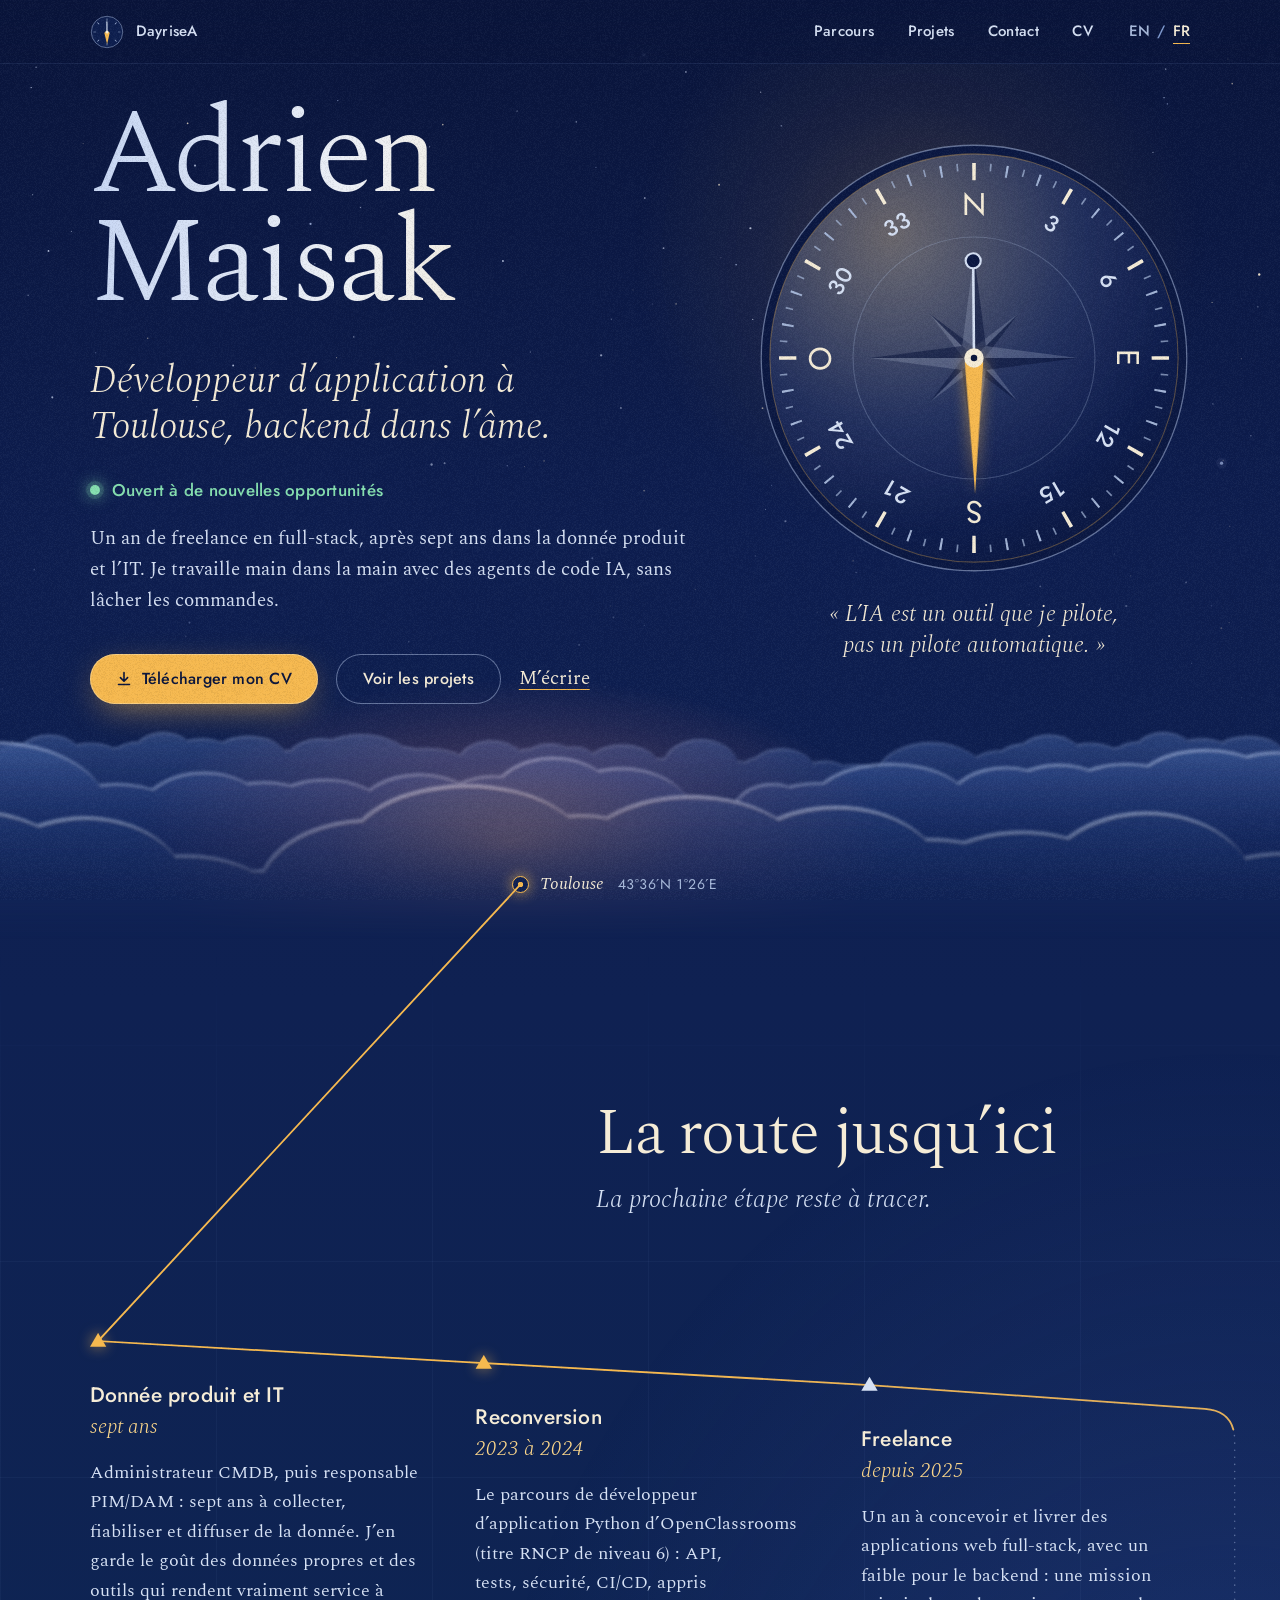
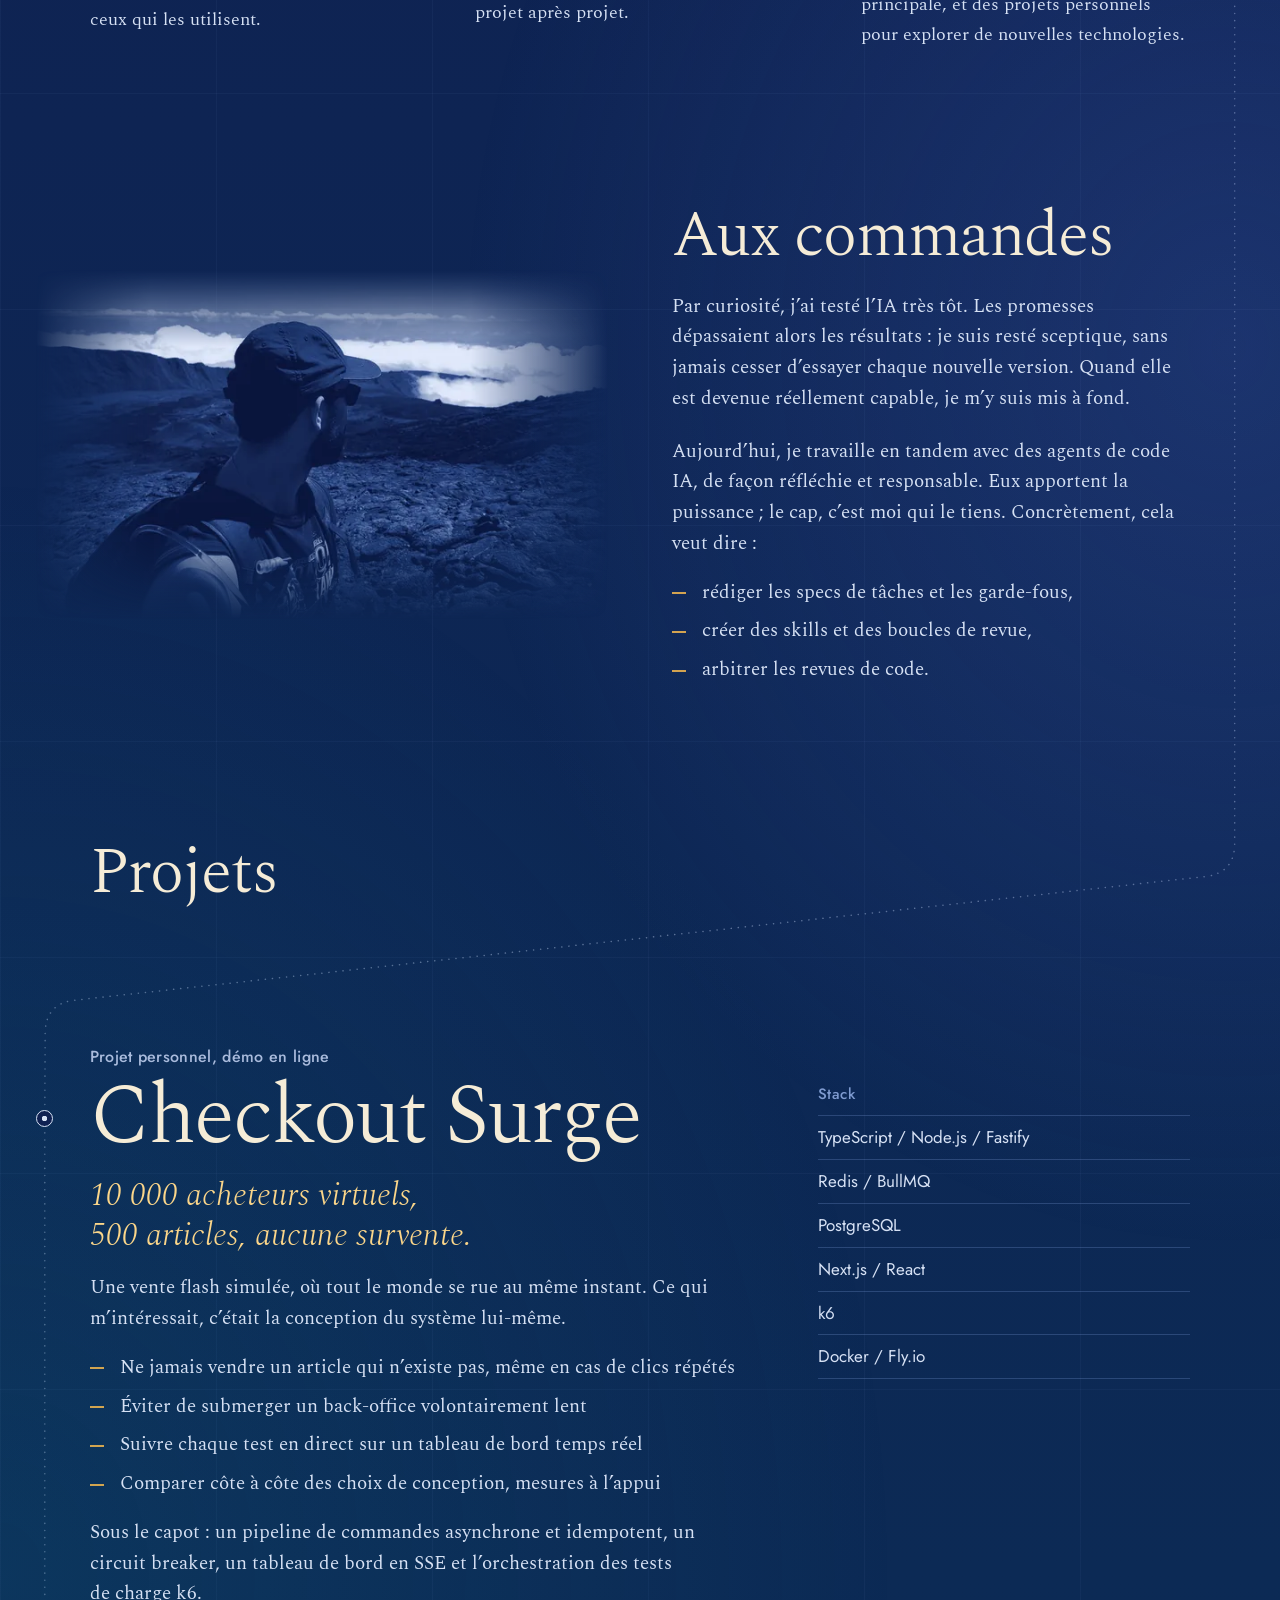
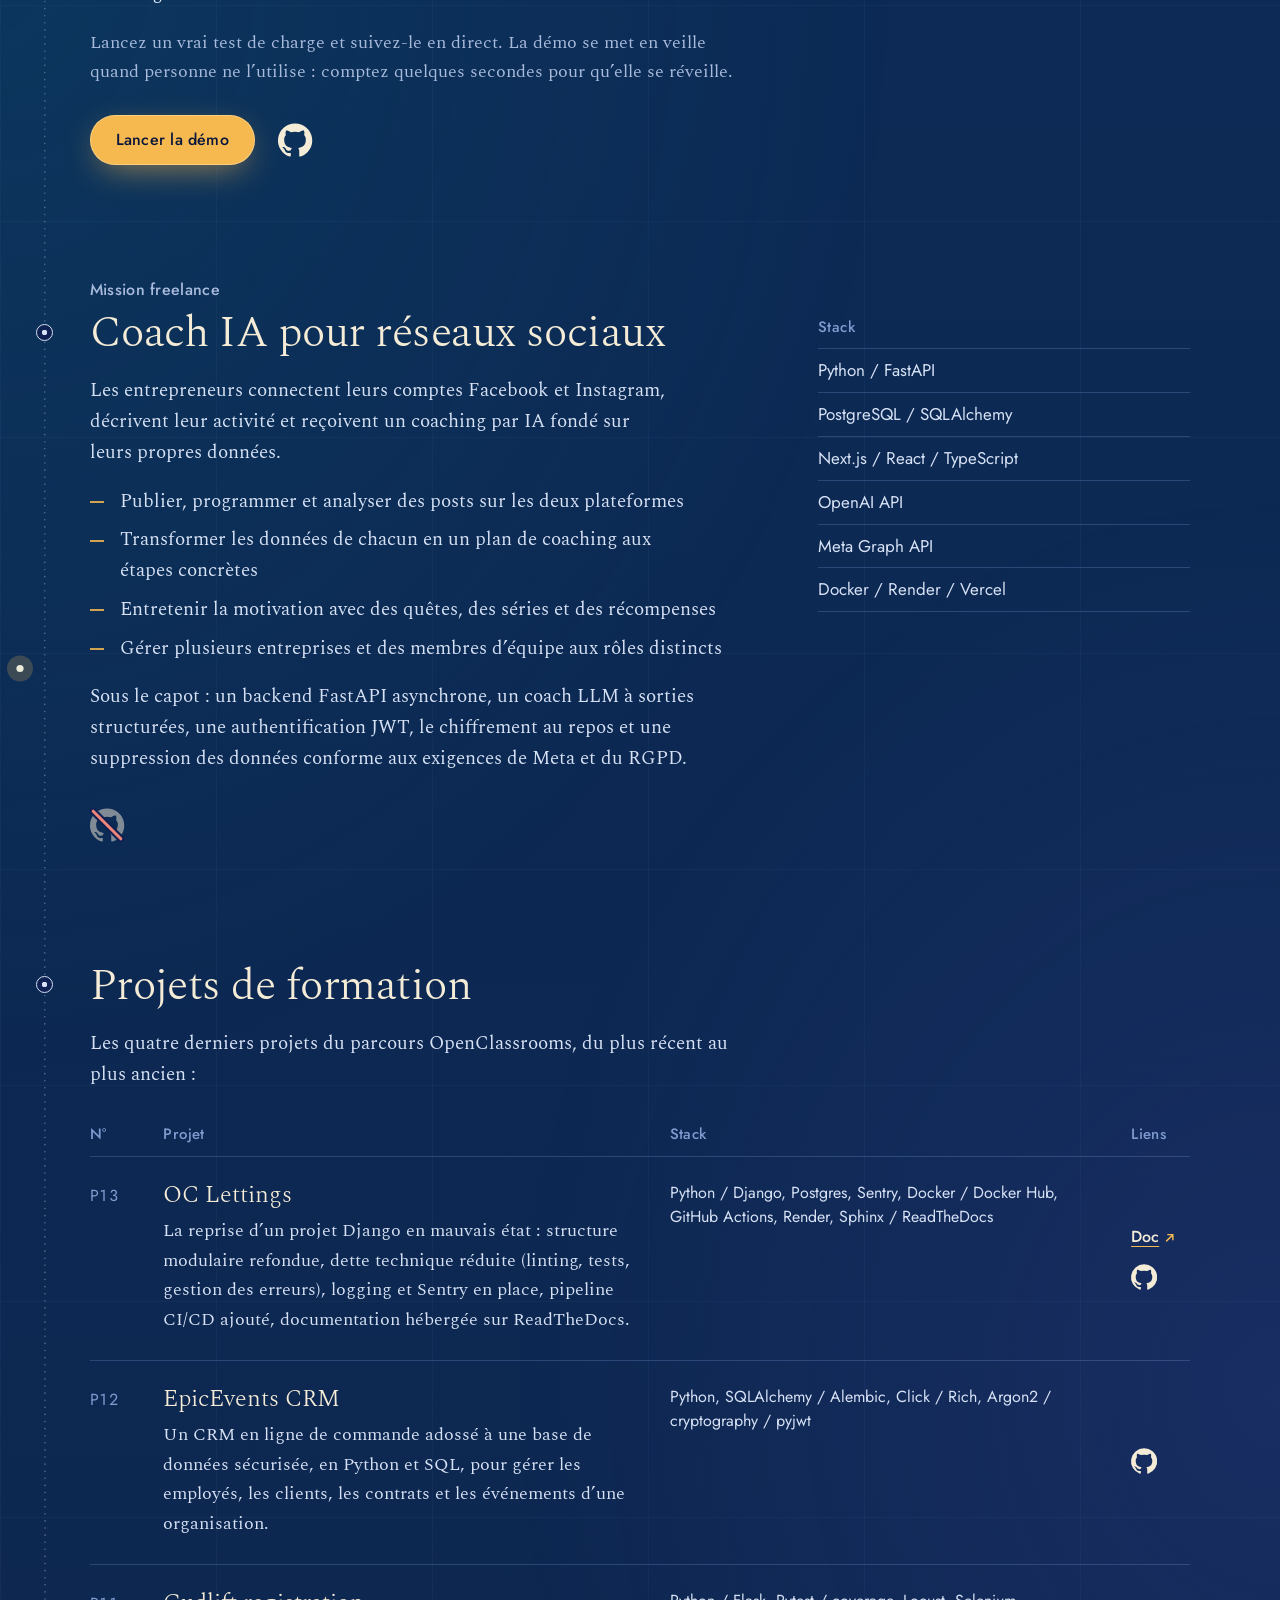
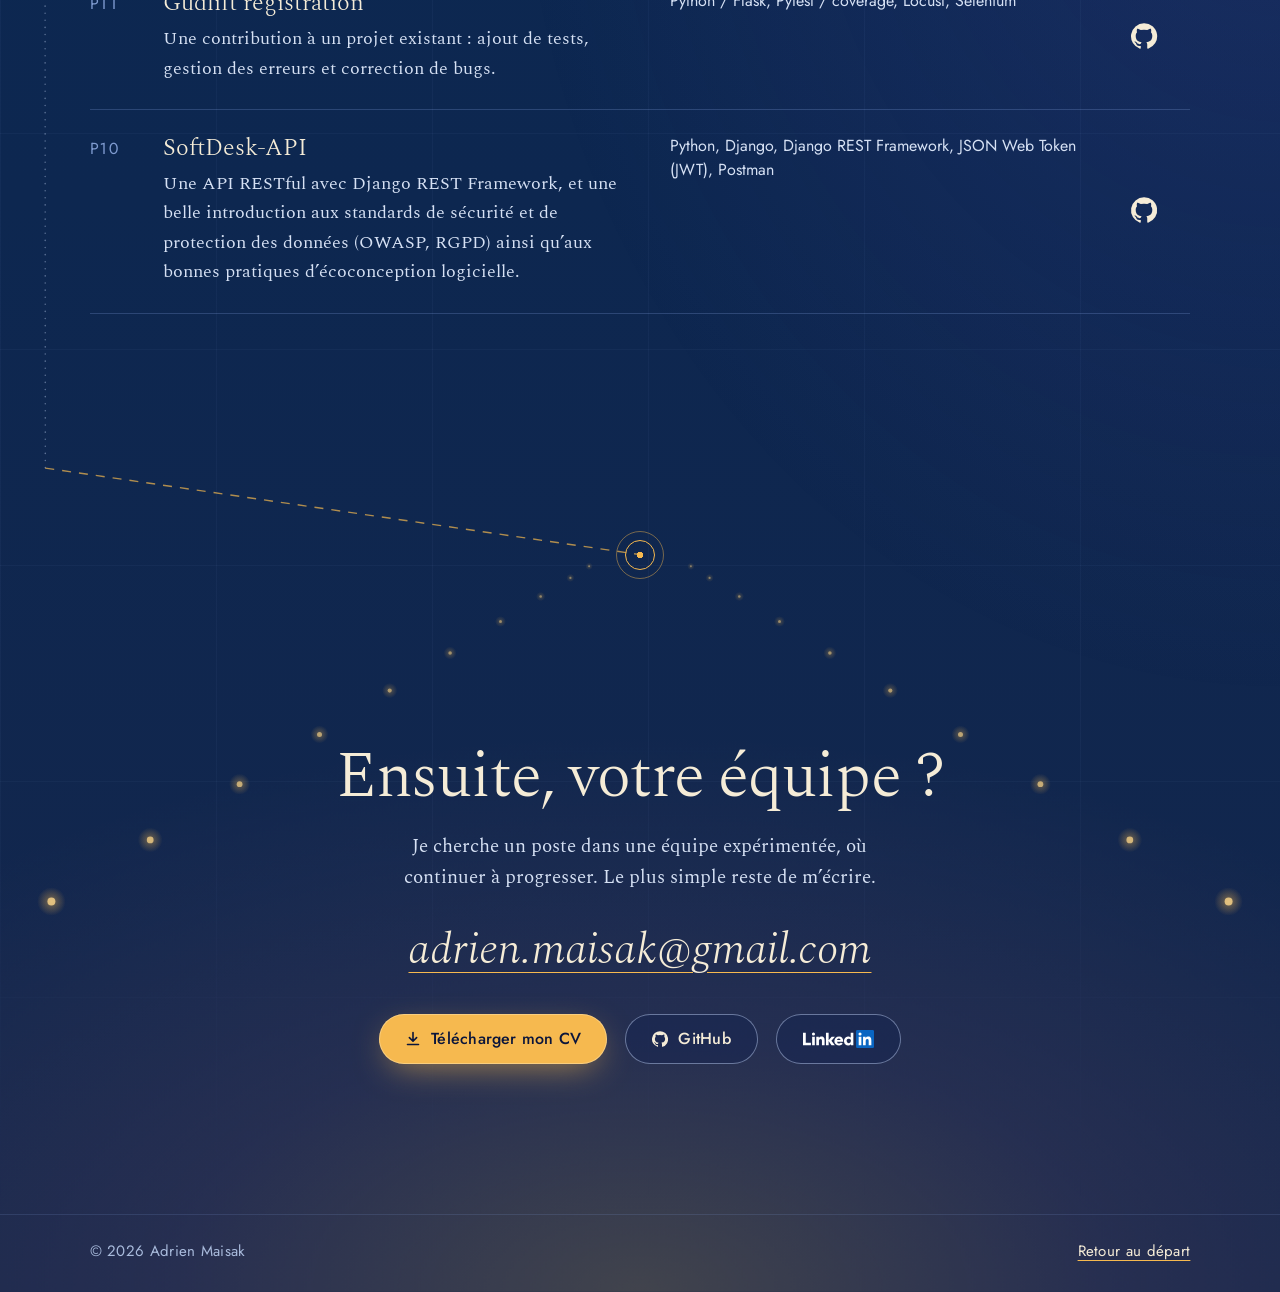
==== commit 20b6d2e0: "feat: analyse a job offer from the assistant Add a second view to the assistant's panel, next to the" ====
--- a/fr/index.html
+++ b/fr/index.html
@@ -369,6 +369,7 @@
               <svg class="brand" viewBox="0 0 142.06 36" aria-hidden="true" focusable="false"><path fill="#0a66c2" d="M139.4,0H108.72a2.63,2.63,0,0,0-2.66,2.6V33.4a2.63,2.63,0,0,0,2.66,2.6H139.4a2.63,2.63,0,0,0,2.66-2.6V2.6A2.63,2.63,0,0,0,139.4,0Z"/><g fill="#fff"><polygon points="0 5.32 5.55 5.32 5.55 25.55 15.83 25.55 15.83 30.68 0 30.68 0 5.32"/><path d="M18.29,13.49h5.34V30.67H18.29ZM21,4.95A3.09,3.09,0,1,1,17.86,8,3.1,3.1,0,0,1,21,4.95"/><polygon points="45.94 5.32 51.27 5.32 51.27 20.48 57.32 13.48 63.86 13.48 56.86 21.43 63.71 30.68 57.01 30.68 51.34 22.18 51.27 22.18 51.27 30.68 45.94 30.68 45.94 5.32"/><path d="M26.58,13.49H31.7v2.35h.07a5.61,5.61,0,0,1,5.05-2.77c5.41,0,6.4,3.56,6.4,8.18v9.42H37.89V22.32c0-2,0-4.55-2.78-4.55s-3.2,2.17-3.2,4.41v8.5H26.58Z"/><path d="M75.09,20.08a3.2,3.2,0,0,0-3.28-3.27A3.56,3.56,0,0,0,68,20.08Zm4.52,7.61a9.4,9.4,0,0,1-7.29,3.42c-5.34,0-9.61-3.56-9.61-9.08S67,13,72.32,13c5,0,8.11,3.56,8.11,9.07v1.67H68a4,4,0,0,0,4,3.35A4.55,4.55,0,0,0,75.87,25Z"/><path d="M91.55,17.64A4,4,0,0,0,87.28,22a4.27,4.27,0,1,0,8.54,0,4,4,0,0,0-4.27-4.38m9.18,13H95.82V28.39h-.07a6.71,6.71,0,0,1-5.3,2.71c-5.13,0-8.51-3.7-8.51-8.93,0-4.81,3-9.22,7.9-9.22,2.21,0,4.27.6,5.48,2.28h.07V5.32h5.34Z"/><path d="M111.4,13.5h5.34V30.68H111.4ZM114.08,5a3.1,3.1,0,1,1-3.1,3.1,3.1,3.1,0,0,1,3.1-3.1"/><path d="M120.1,13.5h5.12v2.35h.07a5.61,5.61,0,0,1,5.05-2.77c5.41,0,6.4,3.56,6.4,8.18v9.42h-5.34V22.32c0-2,0-4.56-2.78-4.56s-3.2,2.17-3.2,4.41v8.5H120.1Z"/></g></svg>
             </a>
           </div>
+          <button class="askfolio-topic askfolio-topic--offer" type="button" data-askfolio-view="offer" hidden><svg class="askfolio-dial" viewBox="0 0 40 40" aria-hidden="true" focusable="false"><circle cx="20" cy="20" r="18.5" class="askfolio-dial__rim"/><circle cx="20" cy="20" r="14.5" pathLength="360" class="askfolio-dial__ticks"/><path d="M16.11 16.11a5.5 5.5 0 0 0 0 7.78M23.89 16.11a5.5 5.5 0 0 1 0 7.78M13.28 13.28a9.5 9.5 0 0 0 0 13.44M26.72 13.28a9.5 9.5 0 0 1 0 13.44" class="askfolio-dial__waves"/><circle cx="20" cy="20" r="2.1" class="askfolio-dial__lamp"/></svg><span class="askfolio-topic__text">Vous recrutez&nbsp;? Comparez une offre d’emploi avec mon profil</span></button>
         </div>
       </section>
 
@@ -409,76 +410,123 @@
         </button>
       </div>
       <p class="askfolio__disclosure" id="askfolio-disclosure"></p>
-      <div class="askfolio__topic">
-        <label for="askfolio-topic">Sujet</label>
-        <select class="askfolio__select" id="askfolio-topic">
-          <option value="all">Tout le portfolio</option>
-          <option value="profile">Le parcours d’Adrien</option>
-          <optgroup label="Projets">
-            <option value="project:checkout-surge">Checkout Surge</option>
-            <option value="project:social-media-coach">Coach IA pour réseaux sociaux</option>
-            <option value="project:oc-lettings">OC Lettings</option>
-            <option value="project:epicevents-crm">EpicEvents CRM</option>
-            <option value="project:gudlift-registration">Gudlift registration</option>
-            <option value="project:softdesk-api">SoftDesk-API</option>
-          </optgroup>
-        </select>
+      <div class="askfolio__tabs" role="tablist" aria-label="Modes de l’assistant">
+        <button class="askfolio__tab" id="askfolio-tab-chat" type="button" role="tab" aria-selected="true" aria-controls="askfolio-view-chat">Conversation</button>
+        <button class="askfolio__tab" id="askfolio-tab-offer" type="button" role="tab" aria-selected="false" aria-controls="askfolio-view-offer" tabindex="-1">Offre d’emploi<span class="askfolio__tab-mark" id="askfolio-tab-mark" hidden><span class="vh">, rapport prêt</span></span></button>
       </div>
       <div class="askfolio__scale" aria-hidden="true"><span class="askfolio__needle"></span></div>
     </header>
-    <div class="askfolio__main">
-      <div class="askfolio__body">
-        <ol class="askfolio__log" id="askfolio-log" role="log" aria-live="off" aria-busy="false" aria-label="Conversation"></ol>
-        <div class="askfolio__empty" id="askfolio-empty">
-          <div class="askfolio__starter" data-askfolio-starter="all">
-            <p class="askfolio__invite">Posez une question sur le parcours d’Adrien ou sur l’un de ses projets.</p>
-            <ul class="askfolio__suggestions" aria-label="Questions suggérées">
-              <li><button class="askfolio__suggestion" type="button">Quel type de poste Adrien recherche-t-il&nbsp;?</button></li>
-              <li><button class="askfolio__suggestion" type="button">Quel projet montre le mieux ses compétences backend&nbsp;?</button></li>
-              <li><button class="askfolio__suggestion" type="button">Comment travaille-t-il avec les agents de code IA&nbsp;?</button></li>
-            </ul>
-          </div>
-          <div class="askfolio__starter" data-askfolio-starter="profile" hidden>
-            <p class="askfolio__invite">Posez une question sur le parcours d’Adrien, de la donnée produit au développement.</p>
-            <ul class="askfolio__suggestions" aria-label="Questions suggérées">
-              <li><button class="askfolio__suggestion" type="button">Comment Adrien est-il passé de la donnée produit au développement&nbsp;?</button></li>
-              <li><button class="askfolio__suggestion" type="button">Qu’a-t-il fait en tant que freelance&nbsp;?</button></li>
-              <li><button class="askfolio__suggestion" type="button">Quels sont ses principaux points forts techniques&nbsp;?</button></li>
-            </ul>
-          </div>
-          <div class="askfolio__starter" data-askfolio-starter="project" hidden>
-            <p class="askfolio__invite">Posez une question sur ce projet.</p>
-            <ul class="askfolio__suggestions" aria-label="Questions suggérées">
-              <li><button class="askfolio__suggestion" type="button">Quel problème ce projet résout-il&nbsp;?</button></li>
-              <li><button class="askfolio__suggestion" type="button">Quelle a été la partie la plus difficile techniquement&nbsp;?</button></li>
-              <li><button class="askfolio__suggestion" type="button">Quelles technologies utilise-t-il, et pourquoi&nbsp;?</button></li>
-            </ul>
-          </div>
-        </div>
-        <p class="askfolio__status" id="askfolio-status" aria-hidden="true"></p>
-      </div>
-      <div class="vh" id="askfolio-live" aria-live="polite"></div>
+    <div class="askfolio__signal">
       <p class="askfolio__notice" id="askfolio-notice" hidden>
         <span class="askfolio__notice-text"></span>
         <a class="askfolio__contact" href="mailto:adrien.maisak@gmail.com">Écrire à Adrien</a>
       </p>
-      <form class="askfolio__ask" id="askfolio-ask">
-        <div class="askfolio__turnstile" id="askfolio-turnstile"></div>
-        <p class="askfolio__privacy">Les questions sont enregistrées de façon anonyme pour améliorer cet assistant. Ne partagez pas d’informations sensibles.</p>
-        <div class="askfolio__field-head">
-          <label for="askfolio-question">Votre question</label>
-          <span class="askfolio__counter" id="askfolio-counter"></span>
-        </div>
-        <textarea class="askfolio__question" id="askfolio-question" rows="2" aria-describedby="askfolio-counter"></textarea>
-        <div class="askfolio__actions">
-          <button class="askfolio__new" id="askfolio-new" type="button" hidden>Nouvelle conversation</button>
-          <button class="askfolio__send" id="askfolio-send" type="submit">Envoyer</button>
-          <button class="askfolio__stop" id="askfolio-stop" type="button" hidden>
+      <div class="askfolio__turnstile" id="askfolio-turnstile"></div>
+    </div>
+    <div class="askfolio__main">
+      <div class="askfolio__view" id="askfolio-view-chat" role="tabpanel" aria-labelledby="askfolio-tab-chat">
+        <div class="askfolio__topic">
+          <label for="askfolio-topic">Sujet</label>
+          <select class="askfolio__select" id="askfolio-topic">
+            <option value="all">Tout le portfolio</option>
+            <option value="profile">Le parcours d’Adrien</option>
+            <optgroup label="Projets">
+              <option value="project:checkout-surge">Checkout Surge</option>
+              <option value="project:social-media-coach">Coach IA pour réseaux sociaux</option>
+              <option value="project:oc-lettings">OC Lettings</option>
+              <option value="project:epicevents-crm">EpicEvents CRM</option>
+              <option value="project:gudlift-registration">Gudlift registration</option>
+              <option value="project:softdesk-api">SoftDesk-API</option>
+            </optgroup>
+          </select>
+        </div>
+        <div class="askfolio__body">
+          <ol class="askfolio__log" id="askfolio-log" role="log" aria-live="off" aria-busy="false" aria-label="Conversation"></ol>
+          <div class="askfolio__empty" id="askfolio-empty">
+            <div class="askfolio__starter" data-askfolio-starter="all">
+              <p class="askfolio__invite">Posez une question sur le parcours d’Adrien ou sur l’un de ses projets.</p>
+              <ul class="askfolio__suggestions" aria-label="Questions suggérées">
+                <li><button class="askfolio__suggestion" type="button">Quel type de poste Adrien recherche-t-il&nbsp;?</button></li>
+                <li><button class="askfolio__suggestion" type="button">Quel projet montre le mieux ses compétences backend&nbsp;?</button></li>
+                <li><button class="askfolio__suggestion" type="button">Comment travaille-t-il avec les agents de code IA&nbsp;?</button></li>
+              </ul>
+            </div>
+            <div class="askfolio__starter" data-askfolio-starter="profile" hidden>
+              <p class="askfolio__invite">Posez une question sur le parcours d’Adrien, de la donnée produit au développement.</p>
+              <ul class="askfolio__suggestions" aria-label="Questions suggérées">
+                <li><button class="askfolio__suggestion" type="button">Comment Adrien est-il passé de la donnée produit au développement&nbsp;?</button></li>
+                <li><button class="askfolio__suggestion" type="button">Qu’a-t-il fait en tant que freelance&nbsp;?</button></li>
+                <li><button class="askfolio__suggestion" type="button">Quels sont ses principaux points forts techniques&nbsp;?</button></li>
+              </ul>
+            </div>
+            <div class="askfolio__starter" data-askfolio-starter="project" hidden>
+              <p class="askfolio__invite">Posez une question sur ce projet.</p>
+              <ul class="askfolio__suggestions" aria-label="Questions suggérées">
+                <li><button class="askfolio__suggestion" type="button">Quel problème ce projet résout-il&nbsp;?</button></li>
+                <li><button class="askfolio__suggestion" type="button">Quelle a été la partie la plus difficile techniquement&nbsp;?</button></li>
+                <li><button class="askfolio__suggestion" type="button">Quelles technologies utilise-t-il, et pourquoi&nbsp;?</button></li>
+              </ul>
+            </div>
+          </div>
+          <p class="askfolio__status" id="askfolio-status" aria-hidden="true"></p>
+        </div>
+        <form class="askfolio__ask" id="askfolio-ask">
+          <p class="askfolio__privacy">Les questions sont enregistrées de façon anonyme pour améliorer cet assistant. Ne partagez pas d’informations sensibles.</p>
+          <div class="askfolio__field-head">
+            <label for="askfolio-question">Votre question</label>
+            <span class="askfolio__counter" id="askfolio-counter"></span>
+          </div>
+          <textarea class="askfolio__question" id="askfolio-question" rows="2" aria-describedby="askfolio-counter"></textarea>
+          <div class="askfolio__actions">
+            <button class="askfolio__new" id="askfolio-new" type="button" hidden>Nouvelle conversation</button>
+            <button class="askfolio__send" id="askfolio-send" type="submit">Envoyer</button>
+            <button class="askfolio__stop" id="askfolio-stop" type="button" hidden>
+              <svg viewBox="0 0 16 16" aria-hidden="true" focusable="false"><rect x="4" y="4" width="8" height="8" rx="1.5"/></svg>
+              Arrêter
+            </button>
+          </div>
+        </form>
+      </div>
+      <div class="askfolio__view" id="askfolio-view-offer" role="tabpanel" aria-labelledby="askfolio-tab-offer" hidden>
+        <div class="askfolio__body askfolio__body--offer">
+          <div class="askfolio__sheet" id="askfolio-sheet">
+            <form class="askfolio__offer" id="askfolio-offer">
+              <p class="askfolio__invite">Comparez une offre d’emploi avec le profil d’Adrien.</p>
+              <p class="askfolio__disclaimer" id="askfolio-offer-disclaimer"></p>
+              <p class="askfolio__privacy">Collez l’offre d’emploi ou importez-la en PDF. Le fichier et le texte ne sont pas conservés. Les questions sont enregistrées de façon anonyme pour améliorer cet assistant.</p>
+              <label class="askfolio__label" for="askfolio-offer-text">Texte de l’offre</label>
+              <textarea class="askfolio__question askfolio__offer-text" id="askfolio-offer-text" rows="6" aria-describedby="askfolio-offer-error"></textarea>
+              <p class="askfolio__or">ou</p>
+              <div class="askfolio__file">
+                <input class="askfolio__file-input" id="askfolio-offer-pdf" type="file" accept="application/pdf,.pdf" aria-describedby="askfolio-offer-error askfolio-offer-hint">
+                <label class="askfolio__file-pick" for="askfolio-offer-pdf">
+                  <svg viewBox="0 0 16 16" aria-hidden="true" focusable="false"><path d="M8 10.5V2.5M4.6 5.9 8 2.5l3.4 3.4M2.5 13.5h11"/></svg>
+                  Importer un PDF
+                </label>
+                <span class="askfolio__file-hint" id="askfolio-offer-hint"></span>
+              </div>
+              <p class="askfolio__chosen" id="askfolio-offer-chosen" hidden>
+                <svg viewBox="0 0 16 16" aria-hidden="true" focusable="false"><path d="M4 1.75h5.25L12.5 5v9.25h-8.5zM9 1.75V5.25h3.5"/></svg>
+                <span class="askfolio__chosen-name" id="askfolio-offer-file"></span>
+                <button class="askfolio__remove" id="askfolio-offer-remove" type="button">Retirer<span class="vh"> le fichier</span></button>
+              </p>
+              <p class="askfolio__offer-error" id="askfolio-offer-error"></p>
+            </form>
+            <section class="askfolio__report" id="askfolio-report" tabindex="-1" aria-label="Rapport sur l’offre d’emploi" aria-busy="false" hidden></section>
+          </div>
+          <p class="askfolio__status" id="askfolio-offer-status" aria-hidden="true"></p>
+        </div>
+        <div class="askfolio__bar">
+          <button class="askfolio__new" id="askfolio-to-report" type="button" hidden>Voir le rapport</button>
+          <button class="askfolio__stop askfolio__another" id="askfolio-another" type="button" hidden>Analyser une autre offre</button>
+          <button class="askfolio__send" id="askfolio-analyse" type="submit" form="askfolio-offer">Analyser</button>
+          <button class="askfolio__stop" id="askfolio-offer-stop" type="button" hidden>
             <svg viewBox="0 0 16 16" aria-hidden="true" focusable="false"><rect x="4" y="4" width="8" height="8" rx="1.5"/></svg>
             Arrêter
           </button>
         </div>
-      </form>
+      </div>
+      <div class="vh" id="askfolio-live" aria-live="polite"></div>
     </div>
   </dialog>
 
--- a/assets/askfolio/assistant.css
+++ b/assets/askfolio/assistant.css
@@ -3,7 +3,8 @@
    the visitor can touch it. The panel is a flight log: the visitor's questions are compact warm
    transmissions, the answers are logbook entries in moonlight. One bold element: the tuning scale
    along the bottom of the panel's header, whose needle sweeps while the assistant works and stays
-   where it stopped. Built on the custom properties of index.css. */
+   where it stopped. Two bands sit on that scale: the conversation and the job-offer analysis, whose
+   report reads its evidence like a signal meter. Built on the custom properties of index.css. */
 
 .askfolio,
 .askfolio-launcher {
@@ -260,6 +261,14 @@
   }
 }
 
+/* In the contact section: the one way in to the job-offer analysis, under the section's own actions
+   and quieter than them. */
+.askfolio-topic--offer {
+  display: flex;
+  width: fit-content;
+  margin: 34px auto 0;
+}
+
 /* ---------- Panel ---------- */
 
 .askfolio {
@@ -329,7 +338,7 @@
   outline-offset: 2px;
 }
 
-/* ---------- Header: title, disclosure, topic, tuning scale ---------- */
+/* ---------- Header: title, disclosure, view switch, tuning scale ---------- */
 
 .askfolio__head {
   flex: none;
@@ -402,15 +411,82 @@
   color: var(--moon);
 }
 
-/* The topic: tuned like a station. The select shows the current topic, underlined in lamp light as
-   everything the visitor can touch; its list names the whole portfolio, the background and each
-   project. */
+/* The two views, as two bands of the radio: the selected one is lit by a lamp bar that rests on the
+   tuning scale. */
+.askfolio__tabs {
+  display: flex;
+  gap: 22px;
+  margin-top: 4px;
+}
+
+.askfolio__tab {
+  position: relative;
+  display: inline-flex;
+  align-items: center;
+  gap: 8px;
+  min-height: 44px;
+  margin: 0;
+  padding: 0 2px;
+  font: 500 .9375rem/1.3 var(--sans);
+  letter-spacing: .015em;
+  color: var(--moon-dim);
+  background: none;
+  border: 0;
+  border-radius: 4px 4px 0 0;
+  cursor: pointer;
+  transition: color .2s;
+}
+
+.askfolio__tab::after {
+  content: '';
+  position: absolute;
+  left: 0;
+  right: 0;
+  bottom: 0;
+  height: 2px;
+  border-radius: 1px;
+  background: var(--lamp);
+  box-shadow: 0 0 8px rgba(246, 185, 79, .7);
+  opacity: 0;
+  transform: scaleX(.3);
+  transition: opacity .2s, transform .25s ease-out;
+}
+
+.askfolio__tab:hover {
+  color: var(--lamp-soft);
+}
+
+.askfolio__tab[aria-selected="true"] {
+  color: var(--paper);
+}
+
+.askfolio__tab[aria-selected="true"]::after {
+  opacity: 1;
+  transform: none;
+}
+
+/* A report arrived while the conversation was shown: a beacon on its band. */
+.askfolio__tab-mark {
+  width: 7px;
+  height: 7px;
+  border-radius: 50%;
+  background: var(--beacon);
+  box-shadow: 0 0 0 3px rgba(134, 224, 176, .16), 0 0 10px 1px rgba(134, 224, 176, .7);
+}
+
+/* The topic, at the top of the conversation view: tuned like a station. The select shows the
+   current topic, underlined in lamp light as everything the visitor can touch; its list names the
+   whole portfolio, the background and each project. An analysis has none. */
 .askfolio__topic {
   display: flex;
+  flex: none;
   align-items: center;
   gap: 8px;
-  margin: 0 0 -4px;
-  padding-right: 6px;
+  padding: 6px 20px 0;
+}
+
+.askfolio:modal .askfolio__topic {
+  padding-inline: max(20px, env(safe-area-inset-left)) max(20px, env(safe-area-inset-right));
 }
 
 .askfolio__topic label {
@@ -549,7 +625,7 @@
 .askfolio__scale {
   position: relative;
   height: 15px;
-  margin: 12px -14px 0 -20px;
+  margin: 0 -14px 0 -20px;
   background:
     linear-gradient(90deg, rgba(169, 187, 220, .55) 1px, transparent 1px) 20px 100% / 40px 10px repeat-x,
     linear-gradient(90deg, rgba(169, 187, 220, .32) 1px, transparent 1px) 20px 100% / 8px 5px repeat-x,
@@ -611,11 +687,20 @@
   }
 }
 
+/* ---------- Under the header: why nothing can be sent, and the human check ----------
+   Shared by both views, and never scrolled away: a notice disables Send and Analyze alike, and the
+   challenge must be in the layout whenever either can be pressed (a session may be created or
+   renewed by a message or by an analysis). Empty, the strip takes no room. */
+
+.askfolio__signal {
+  flex: none;
+}
+
 /* ---------- Conversation ---------- */
 
-/* Everything under the header. It fits the panel; when the panel is too short for the log's
-   minimum, the composer and a challenge (a phone in landscape, a virtual keyboard), it scrolls
-   instead of clipping, so that Send stays reachable and the header never moves. */
+/* Everything under the header and the strip. It fits the panel; when the panel is too short for a
+   view's minimum (a phone in landscape, a virtual keyboard), it scrolls instead of clipping, so that
+   Send and Analyze stay reachable and the header never moves. */
 .askfolio__main {
   display: flex;
   flex: 1 1 0;
@@ -626,6 +711,13 @@
   scrollbar-width: thin;
   scrollbar-color: rgba(169, 187, 220, .3) transparent;
   container-type: size; /* the question field's growth follows the room left */
+}
+
+/* A view fills the room under the header, and grows past it when the room is too short. */
+.askfolio__view {
+  display: flex;
+  flex: 1 0 auto;
+  flex-direction: column;
 }
 
 .askfolio__body {
@@ -1075,8 +1167,7 @@
 /* ---------- Notice: why nothing can be sent ---------- */
 
 .askfolio__notice {
-  flex: none;
-  margin: 0 20px 4px;
+  margin: 12px 20px 0;
   padding: 12px 14px;
   font: 400 1rem/1.45 var(--sans);
   color: var(--paper);
@@ -1118,8 +1209,13 @@
 
 /* Empty except while a challenge is shown; Cloudflare's widget is about 65px high. */
 .askfolio__turnstile {
-  margin-bottom: 12px;
+  margin: 12px 20px 0;
   color-scheme: dark;
+}
+
+.askfolio:modal .askfolio__notice,
+.askfolio:modal .askfolio__turnstile {
+  margin-inline: max(20px, env(safe-area-inset-left)) max(20px, env(safe-area-inset-right));
 }
 
 .askfolio__turnstile:empty {
@@ -1266,6 +1362,455 @@
   box-shadow: none;
 }
 
+/* ---------- The job-offer view ----------
+   The form, then the report that replaces it, scroll in one sheet; the bar under them keeps Analyze
+   (or Stop, or "Analyze another offer") in reach, as the composer keeps Send. */
+
+.askfolio__body--offer {
+  min-height: 10rem;
+}
+
+.askfolio__sheet {
+  flex: 1;
+  min-height: 0;
+  overflow-y: auto;
+  overscroll-behavior: contain;
+  scrollbar-width: thin;
+  scrollbar-color: rgba(169, 187, 220, .3) transparent;
+  padding: 22px 20px 44px;
+}
+
+.askfolio:modal .askfolio__sheet,
+.askfolio:modal .askfolio__bar {
+  padding-inline: max(20px, env(safe-area-inset-left)) max(20px, env(safe-area-inset-right));
+}
+
+.askfolio__offer .askfolio__invite {
+  margin-bottom: 14px;
+}
+
+/* The fixed notice that an analysis is AI-generated: a margin note in the log, in plain
+   moonlight. */
+.askfolio__disclaimer {
+  padding: 2px 0 2px 14px;
+  font: 400 .9375rem/1.5 var(--sans);
+  color: var(--moon);
+  border-left: 2px solid var(--haze);
+}
+
+.askfolio__offer .askfolio__privacy {
+  margin-top: 14px;
+}
+
+.askfolio__label {
+  display: block;
+  margin-top: 18px;
+  font: 500 .9375rem/1.4 var(--sans);
+  letter-spacing: .015em;
+  color: var(--paper);
+}
+
+.askfolio__question.askfolio__offer-text {
+  min-height: calc(5lh + 22px);
+  max-height: calc(14lh + 22px);
+}
+
+.askfolio__offer-text:disabled {
+  cursor: not-allowed;
+  opacity: .45;
+}
+
+/* "or", between the text and the file, on a hairline */
+.askfolio__or {
+  display: flex;
+  align-items: center;
+  gap: 12px;
+  margin: 14px 0 10px;
+  font: 400 .875rem/1.4 var(--sans);
+  color: var(--moon-dim);
+}
+
+.askfolio__or::before,
+.askfolio__or::after {
+  content: '';
+  flex: 1;
+  height: 1px;
+  background: rgba(132, 162, 222, .2);
+}
+
+.askfolio__file {
+  position: relative; /* the hidden input stays in the sheet: its focus never scrolls the panel */
+  display: flex;
+  flex-wrap: wrap;
+  align-items: center;
+  gap: 6px 14px;
+}
+
+/* The native control stays in the page, focusable and operable from the keyboard; its label is
+   what the visitor sees and presses, and carries its focus ring. */
+.askfolio__file-input {
+  position: absolute;
+  width: 1px;
+  height: 1px;
+  margin: 0;
+  padding: 0;
+  overflow: hidden;
+  clip-path: inset(50%);
+  opacity: 0;
+}
+
+.askfolio__file-pick {
+  display: inline-flex;
+  align-items: center;
+  gap: 9px;
+  min-height: 44px;
+  padding: 0 20px 0 17px;
+  font: 500 .9375rem/1.2 var(--sans);
+  letter-spacing: .015em;
+  color: var(--paper);
+  background: rgba(15, 33, 82, .35);
+  border: 1px solid rgba(169, 187, 220, .55);
+  border-radius: 999px;
+  cursor: pointer;
+  transition: border-color .2s, color .2s;
+}
+
+.askfolio__file-pick:hover {
+  color: var(--lamp-soft);
+  border-color: var(--lamp);
+}
+
+.askfolio__file-input:focus-visible + .askfolio__file-pick {
+  outline: 2px solid var(--lamp);
+  outline-offset: 2px;
+}
+
+.askfolio__file-pick svg,
+.askfolio__chosen svg {
+  flex: none;
+  width: 16px;
+  height: 16px;
+  fill: none;
+  stroke: currentColor;
+  stroke-width: 1.5;
+  stroke-linecap: round;
+  stroke-linejoin: round;
+}
+
+.askfolio__file-hint {
+  font: 400 .875rem/1.4 var(--sans);
+  color: var(--moon-dim);
+}
+
+/* The chosen file: the visitor's own, outlined warm like their questions. */
+.askfolio__chosen {
+  display: flex;
+  align-items: center;
+  gap: 10px;
+  margin-top: 10px;
+  padding: 0 6px 0 14px;
+  font: 400 .9375rem/1.4 var(--sans);
+  color: var(--paper);
+  border: 1px solid rgba(246, 185, 79, .5);
+  border-radius: 12px;
+  background: rgba(246, 185, 79, .06);
+}
+
+.askfolio__chosen-name {
+  flex: 1;
+  min-width: 0;
+  padding-block: 10px;
+  overflow-wrap: anywhere;
+}
+
+.askfolio__remove {
+  flex: none;
+  min-height: 44px;
+  margin: 0;
+  padding: 0 8px;
+  font: 400 .9375rem/1.2 var(--sans);
+  letter-spacing: .01em;
+  color: var(--paper);
+  text-decoration: underline;
+  text-decoration-color: var(--lamp);
+  text-decoration-thickness: 1px;
+  text-underline-offset: .28em;
+  background: none;
+  border: 0;
+  cursor: pointer;
+}
+
+.askfolio__remove:hover {
+  color: var(--lamp-soft);
+  text-decoration-thickness: 2px;
+}
+
+/* What keeps the offer from being sent, tied to both fields. */
+.askfolio__offer-error {
+  position: relative;
+  margin-top: 12px;
+  padding-left: 22px;
+  font: 400 .9375rem/1.45 var(--sans);
+  color: var(--askfolio-error);
+}
+
+.askfolio__offer-error:empty {
+  display: none;
+}
+
+.askfolio__offer-error::before {
+  content: '';
+  position: absolute;
+  left: 1px;
+  top: calc(.725em - 5px);
+  width: 10px;
+  height: 10px;
+  box-sizing: border-box;
+  border: 1.5px solid currentColor;
+  border-radius: 50%;
+  background: radial-gradient(circle, currentColor 0 1.5px, transparent 2px);
+}
+
+.askfolio__bar {
+  display: flex;
+  flex: none;
+  align-items: center;
+  gap: 12px;
+  padding: 12px 20px 16px;
+  border-top: 1px solid rgba(132, 162, 222, .16);
+}
+
+.askfolio:modal .askfolio__bar {
+  padding-bottom: max(16px, env(safe-area-inset-bottom));
+}
+
+/* During a turn, "Analyze another offer" steps aside for Stop. */
+.askfolio__another.is-aside {
+  margin: 0 auto 0 0;
+}
+
+/* ---------- The report: a logbook page ----------
+   Each requirement is read like a signal: three rising bars, lit for a strong match, two for a
+   partial one, none lit when nothing was found, a flat line when it cannot be assessed; its words
+   are always written beside it. */
+
+.askfolio__report:focus {
+  outline: none;
+}
+
+.askfolio__truncated {
+  position: relative;
+  margin-top: 12px;
+  padding-left: 24px;
+  font: 400 .9375rem/1.45 var(--sans);
+  color: var(--moon-dim);
+}
+
+.askfolio__truncated::before {
+  content: '';
+  position: absolute;
+  left: 1px;
+  top: .72em;
+  width: 9px;
+  height: 1.5px;
+  background: var(--haze);
+}
+
+.askfolio__report h3 {
+  margin-top: 26px;
+  padding-top: 16px;
+  font: 500 1.0625rem/1.35 var(--sans);
+  letter-spacing: .01em;
+  color: var(--paper);
+  border-top: 1px solid var(--askfolio-line);
+}
+
+.askfolio__report h4 {
+  margin-top: 16px;
+  font: 400 .875rem/1.4 var(--sans);
+  letter-spacing: .02em;
+  color: var(--moon-dim);
+}
+
+.askfolio__summary {
+  margin-top: 10px;
+  font: 300 1.0625rem/1.6 var(--serif);
+  color: var(--moon);
+  overflow-wrap: break-word;
+}
+
+.askfolio__requirements {
+  margin-top: 4px;
+}
+
+.askfolio__requirement {
+  display: grid;
+  grid-template-columns: 18px minmax(0, 1fr);
+  column-gap: 12px;
+  padding: 12px 0;
+}
+
+.askfolio__requirement + .askfolio__requirement {
+  border-top: 1px solid rgba(132, 162, 222, .14);
+}
+
+.askfolio__requirement > * {
+  grid-column: 2;
+}
+
+.askfolio__meter {
+  display: flex;
+  grid-row: 1 / span 2;
+  grid-column: 1;
+  align-items: flex-end;
+  gap: 2px;
+  height: 16px;
+  margin-top: 2px;
+}
+
+.askfolio__meter i {
+  width: 4px;
+  height: 6px;
+  border-radius: 1px;
+  background: rgba(169, 187, 220, .24);
+}
+
+.askfolio__meter i:nth-child(2) {
+  height: 11px;
+}
+
+.askfolio__meter i:nth-child(3) {
+  height: 16px;
+}
+
+.is-strong .askfolio__meter i,
+.is-partial .askfolio__meter i:not(:last-child) {
+  background: var(--beacon);
+  box-shadow: 0 0 6px rgba(134, 224, 176, .45);
+}
+
+/* No reading: a flat, broken line on the baseline. */
+.is-unknown .askfolio__meter i {
+  height: 2px;
+  background: rgba(169, 187, 220, .5);
+}
+
+.askfolio__need {
+  font: 500 1rem/1.4 var(--sans);
+  letter-spacing: .01em;
+  color: var(--paper);
+  overflow-wrap: break-word;
+}
+
+.askfolio__match {
+  margin-top: 1px;
+  font: 400 .875rem/1.4 var(--sans);
+  letter-spacing: .01em;
+  color: var(--moon-dim);
+}
+
+.is-strong .askfolio__match {
+  color: var(--beacon);
+}
+
+.is-partial .askfolio__match {
+  color: var(--moon);
+}
+
+.askfolio__evidence {
+  margin-top: 8px;
+}
+
+.askfolio__evidence > li {
+  padding: 1px 0 1px 13px;
+  font: 300 .96875rem/1.55 var(--serif);
+  color: var(--moon);
+  border-left: 1px solid var(--askfolio-line);
+  overflow-wrap: break-word;
+}
+
+.askfolio__evidence > li + li {
+  margin-top: 8px;
+}
+
+.askfolio__source {
+  display: block;
+  font: 500 .875rem/1.5 var(--sans);
+  letter-spacing: .01em;
+  color: var(--paper);
+}
+
+.askfolio__files {
+  margin-top: 3px;
+  font: 400 .8125rem/1.45 var(--sans);
+  letter-spacing: .01em;
+  color: var(--haze);
+  overflow-wrap: anywhere;
+}
+
+.askfolio__gaps,
+.askfolio__asks {
+  margin-top: 10px;
+}
+
+.askfolio__gaps > li,
+.askfolio__asks > li {
+  position: relative;
+  padding-left: 22px;
+  font: 300 1rem/1.55 var(--serif);
+  color: var(--moon);
+  overflow-wrap: break-word;
+}
+
+.askfolio__gaps > li + li,
+.askfolio__asks > li + li {
+  margin-top: 8px;
+}
+
+/* A gap: an open waypoint, not reached. */
+.askfolio__gaps > li::before {
+  content: '';
+  position: absolute;
+  left: 1px;
+  top: calc(.775em - 4.5px);
+  width: 9px;
+  height: 9px;
+  box-sizing: border-box;
+  border: 1.5px solid var(--haze);
+  border-radius: 50%;
+}
+
+.askfolio__asks > li::before {
+  content: '';
+  position: absolute;
+  left: 1px;
+  top: calc(.775em - .75px);
+  width: 10px;
+  height: 1.5px;
+  background: var(--haze);
+}
+
+/* A refused analysis: the service's fixed text, as an entry of the log. */
+.askfolio__refusal {
+  position: relative;
+  padding-left: 24px;
+  font: 300 1.0625rem/1.6 var(--serif);
+  color: var(--moon);
+}
+
+.askfolio__refusal::before {
+  content: '';
+  position: absolute;
+  left: 0;
+  top: .5em;
+  width: 11px;
+  height: 11px;
+  box-sizing: border-box;
+  border: 1.5px solid var(--moon);
+  border-radius: 50%;
+  background: radial-gradient(circle, var(--moon) 0 1.6px, transparent 2px);
+}
+
 /* ---------- Short viewports: a tighter header, the disclosure unchanged ---------- */
 
 @media (max-height: 500px) {
@@ -1286,12 +1831,12 @@
     margin-top: 2px;
   }
 
-  .askfolio__scale {
-    margin-top: 8px;
-  }
-
   .askfolio__body {
     min-height: 6rem;
+  }
+
+  .askfolio__sheet {
+    padding-top: 14px;
   }
 
   .askfolio__log {
@@ -1342,7 +1887,8 @@
   .askfolio-topic *,
   .askfolio,
   .askfolio *,
-  .askfolio *::before {
+  .askfolio *::before,
+  .askfolio *::after {
     animation: none !important;
     transition: none !important;
   }
@@ -1386,6 +1932,38 @@
     outline: 2px solid Highlight;
   }
 
+  .askfolio__tab[aria-selected="true"]::after,
+  .askfolio__tab-mark,
+  .askfolio__meter i,
+  .askfolio__offer-error::before,
+  .askfolio__truncated::before,
+  .askfolio__gaps > li::before,
+  .askfolio__asks > li::before,
+  .askfolio__refusal::before {
+    forced-color-adjust: none;
+    background: CanvasText;
+    border-color: CanvasText;
+    box-shadow: none;
+  }
+
+  .askfolio__meter i {
+    background: GrayText;
+  }
+
+  .is-strong .askfolio__meter i,
+  .is-partial .askfolio__meter i:not(:last-child) {
+    background: CanvasText;
+  }
+
+  .askfolio__gaps > li::before,
+  .askfolio__refusal::before {
+    background: Canvas;
+  }
+
+  .askfolio__file-pick {
+    border-color: ButtonText;
+  }
+
   .askfolio__select {
     border: 1px solid ButtonText;
   }
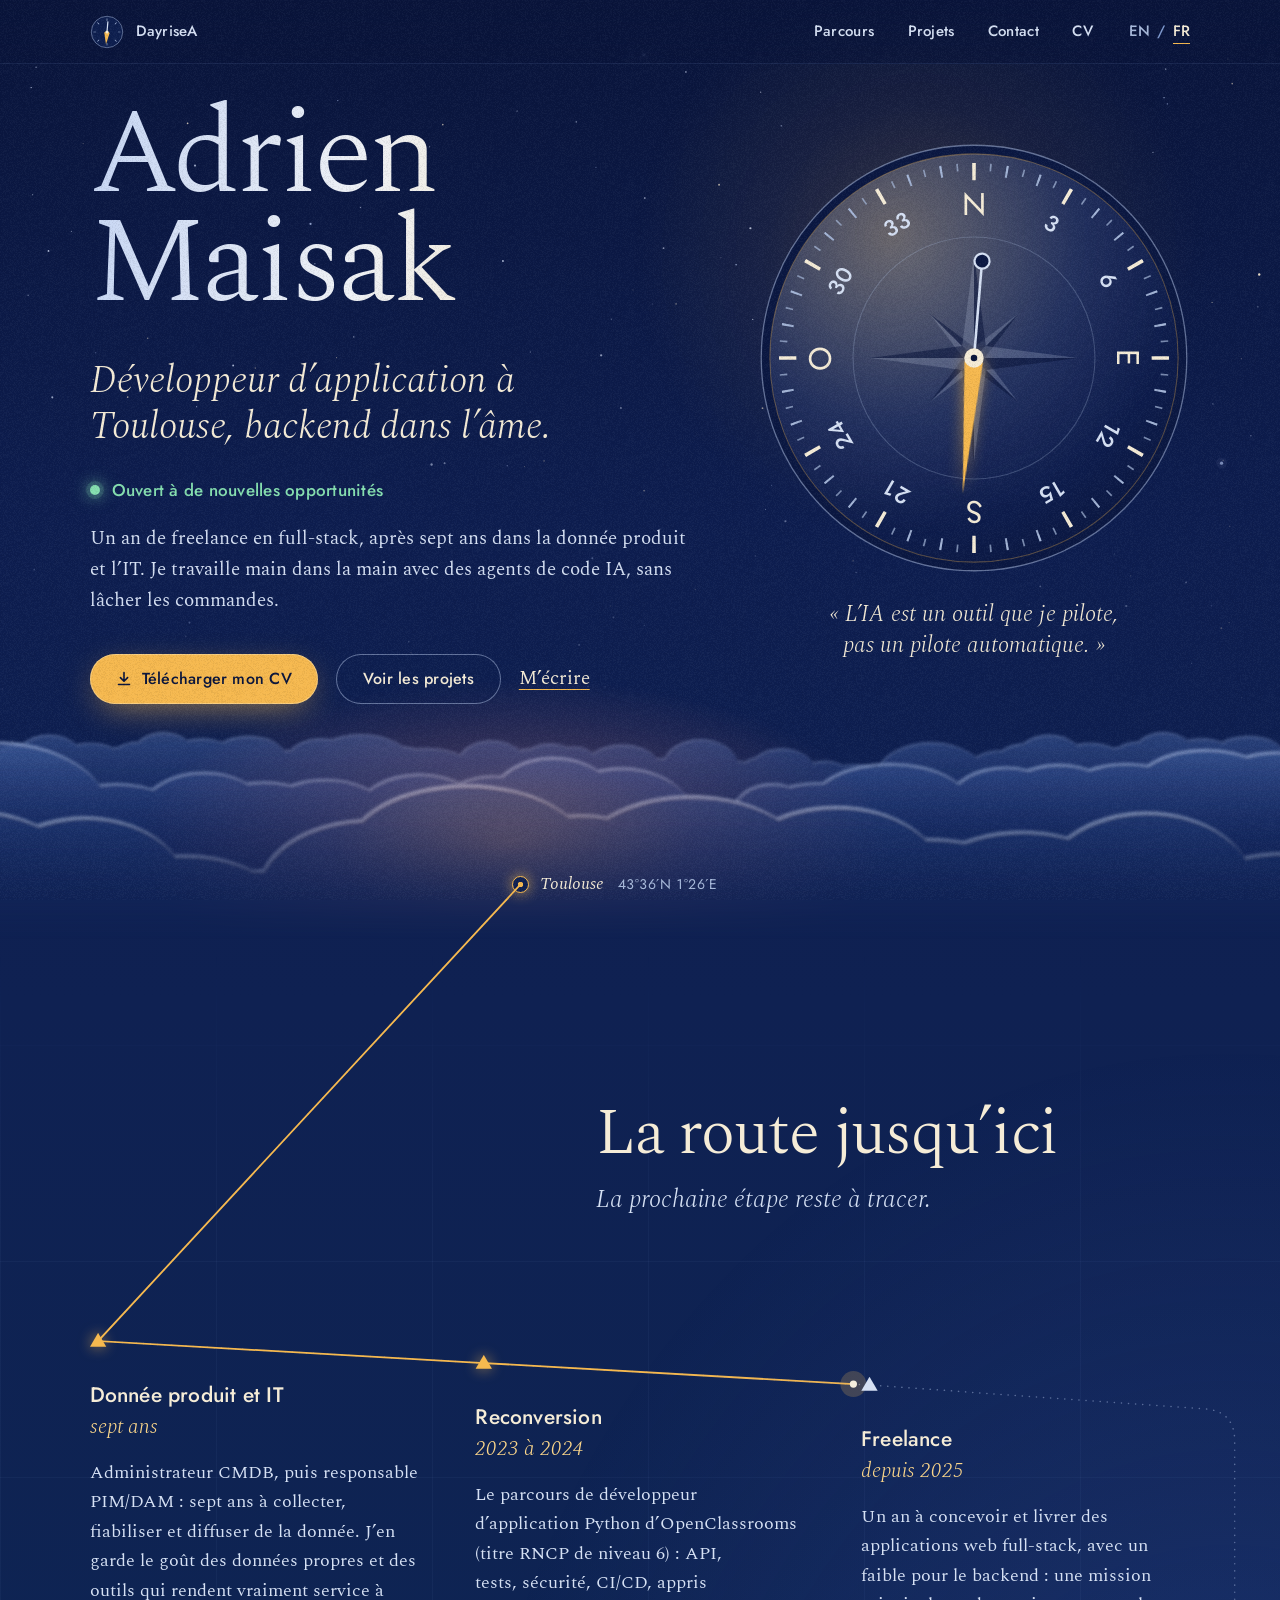
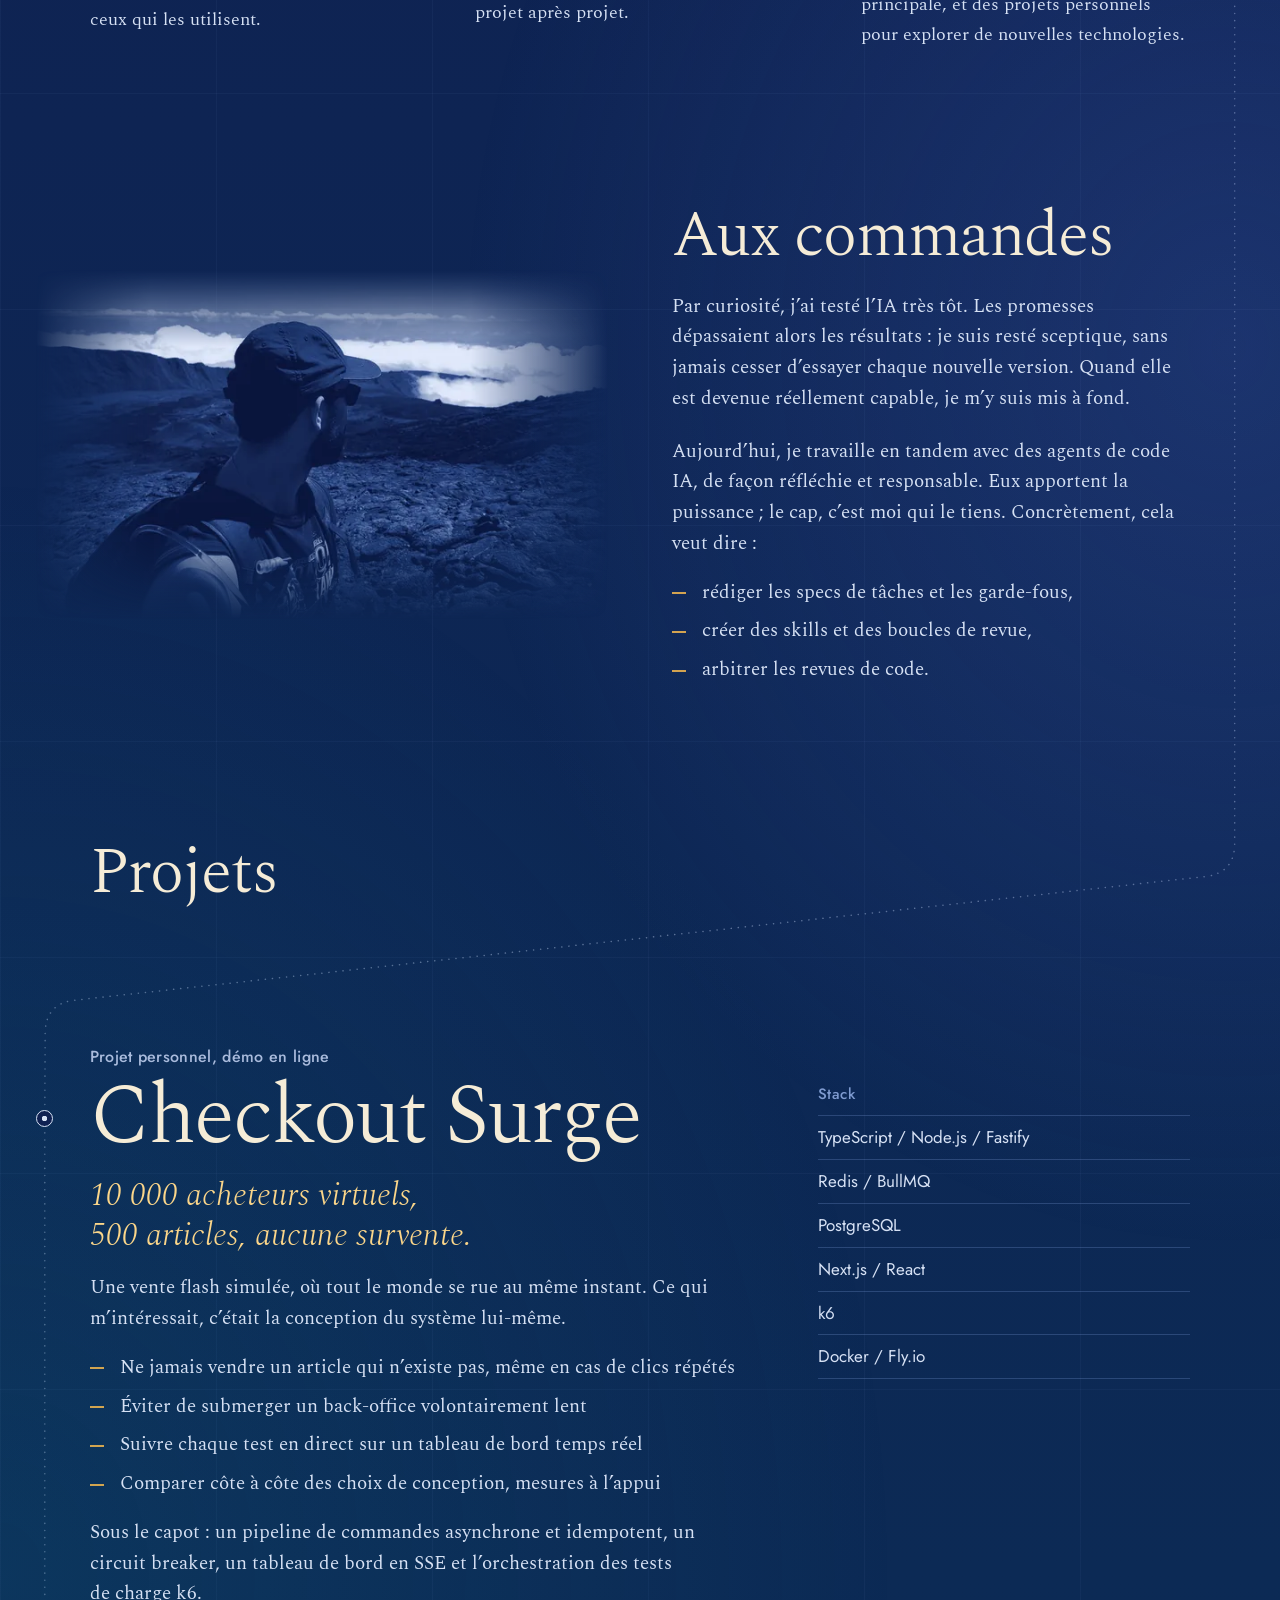
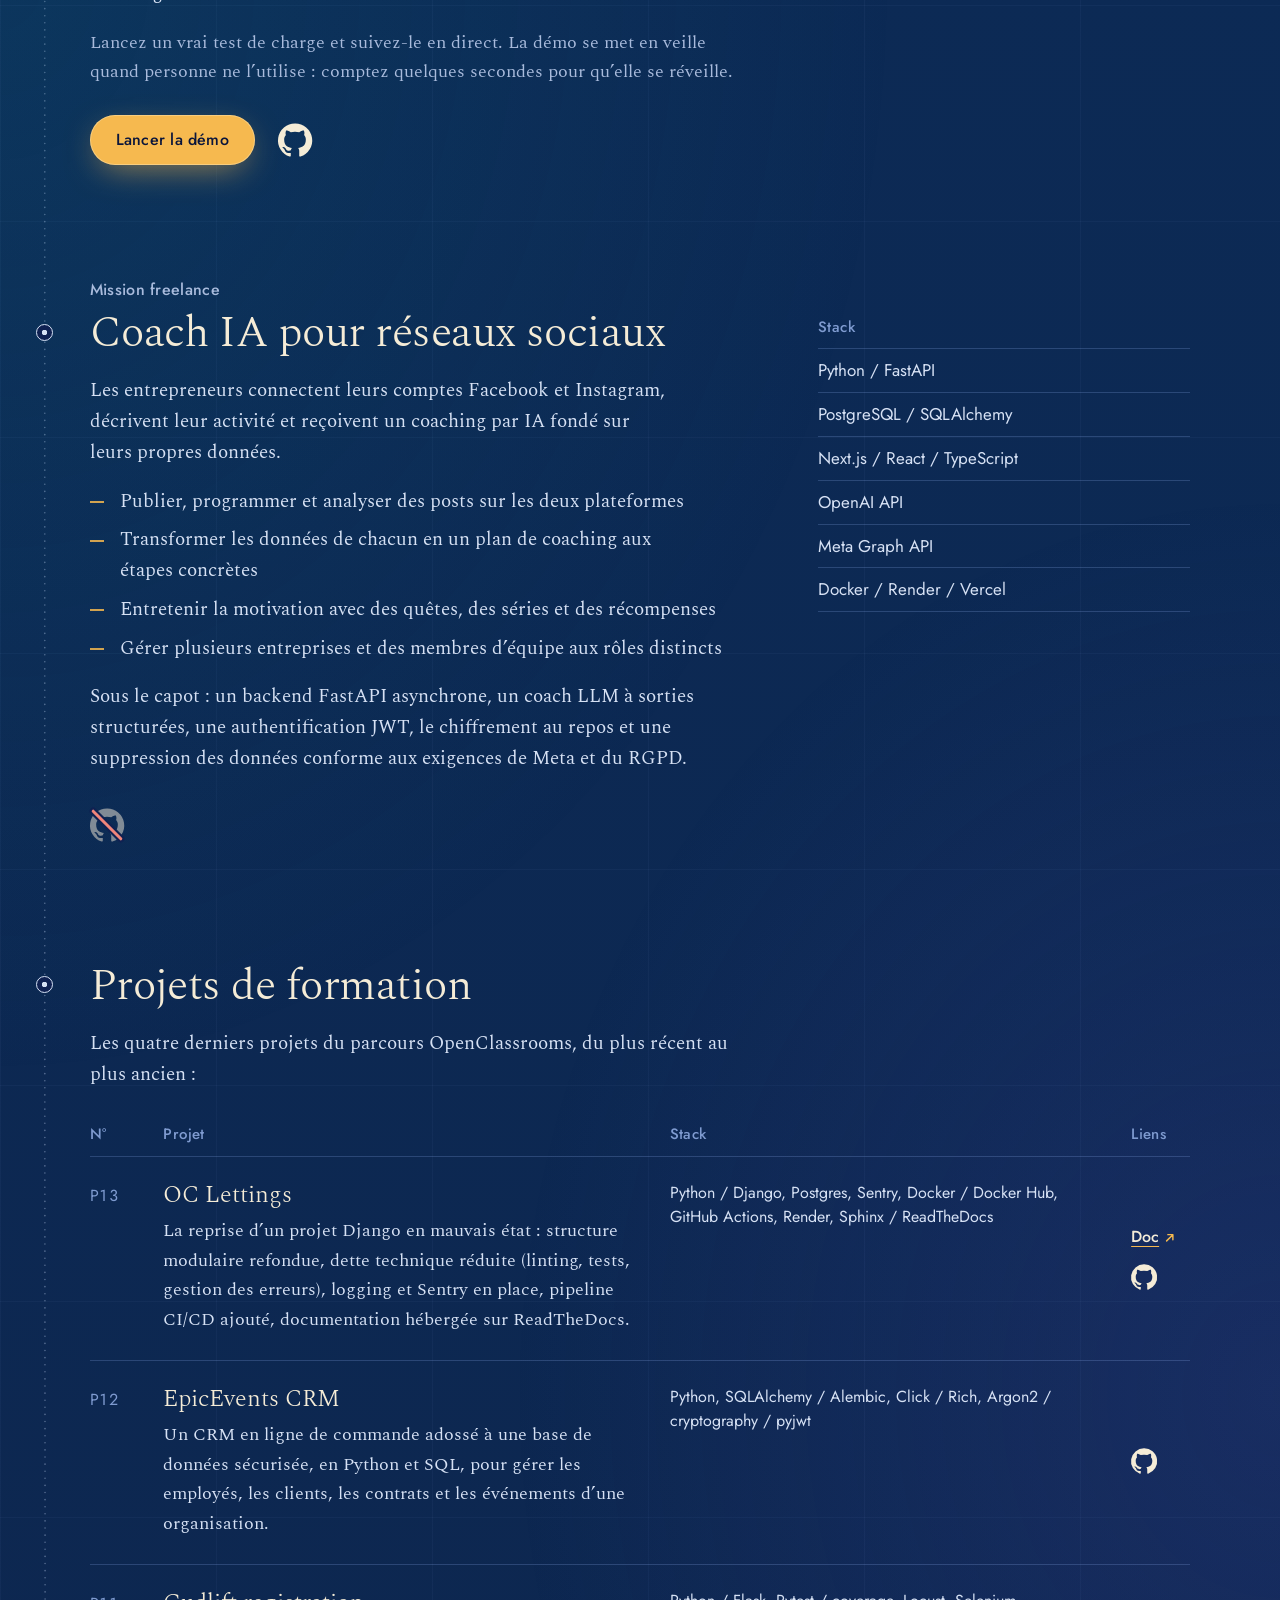
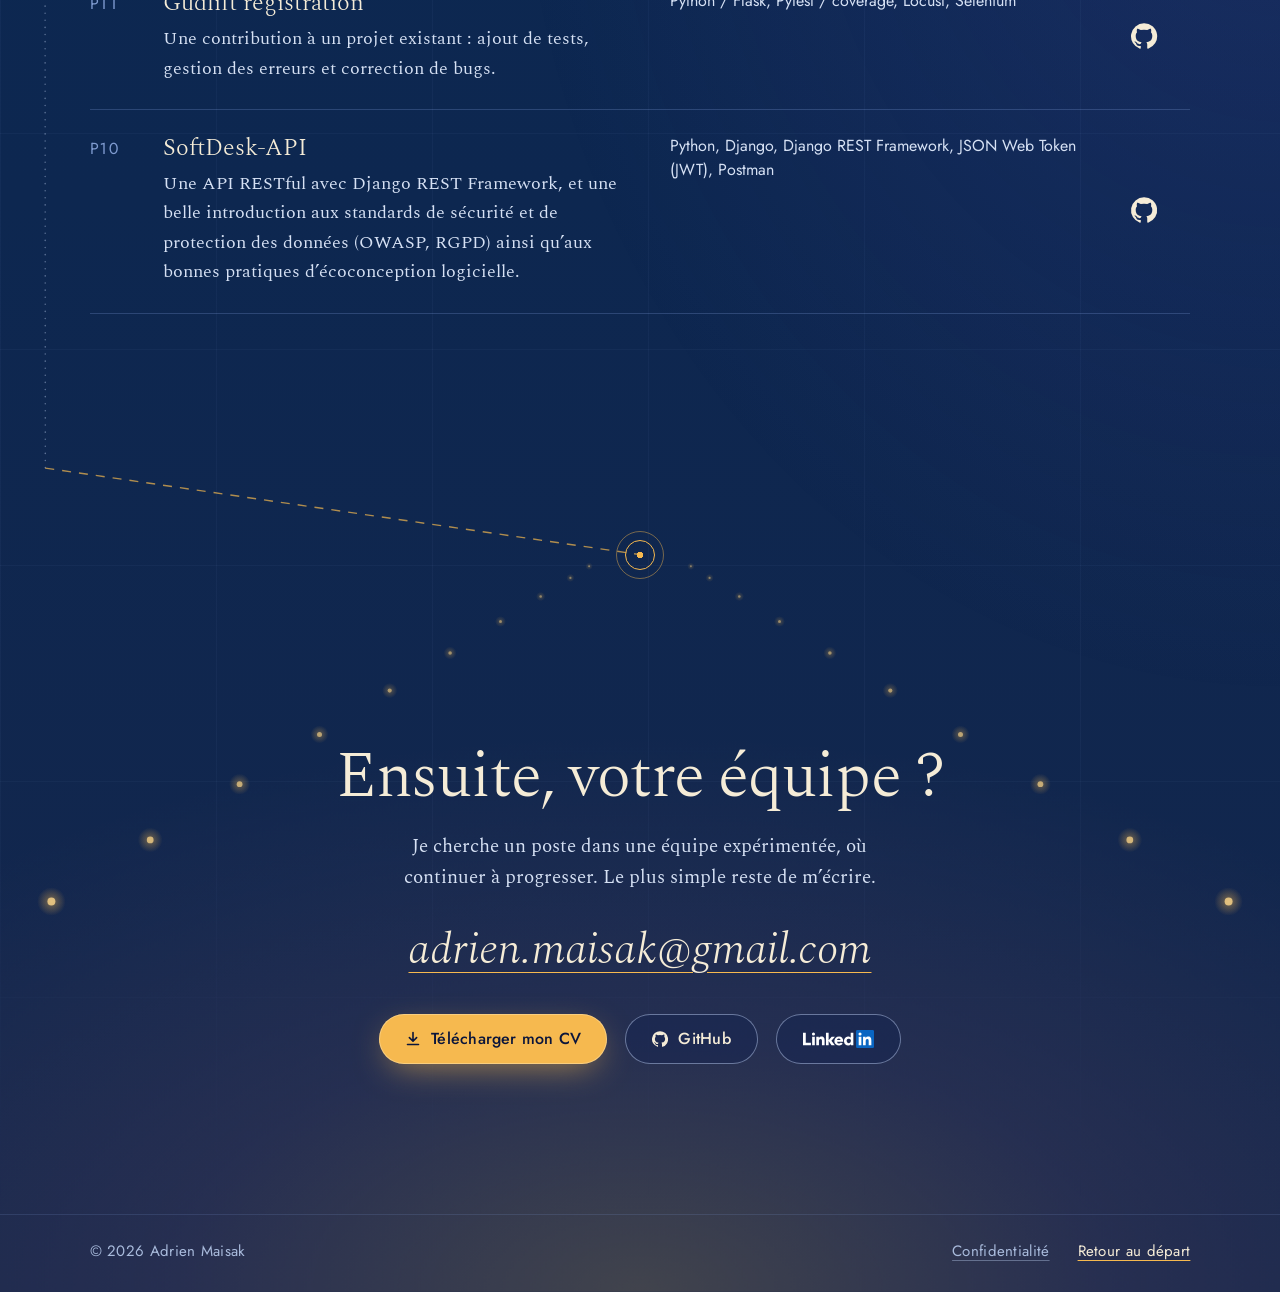
==== commit 4e4ae2de: "feat: add privacy pages for the portfolio and its assistant Add /privacy/ and /fr/confidentialite/: " ====
--- a/fr/index.html
+++ b/fr/index.html
@@ -379,7 +379,10 @@
   <footer class="foot">
     <div class="wrap foot__in">
       <p>© 2026 Adrien Maisak</p>
-      <a class="link" href="#top">Retour au départ</a>
+      <p class="foot__links">
+        <a class="foot__quiet" href="confidentialite/">Confidentialité</a>
+        <a class="link" href="#top">Retour au départ</a>
+      </p>
     </div>
   </footer>
 
@@ -471,7 +474,7 @@
           <p class="askfolio__status" id="askfolio-status" aria-hidden="true"></p>
         </div>
         <form class="askfolio__ask" id="askfolio-ask">
-          <p class="askfolio__privacy">Les questions sont enregistrées de façon anonyme pour améliorer cet assistant. Ne partagez pas d’informations sensibles.</p>
+          <p class="askfolio__privacy">Les questions sont enregistrées de façon anonyme pour améliorer cet assistant. Ne partagez pas d’informations sensibles. <a class="askfolio__more" href="confidentialite/" target="_blank" rel="noopener">Confidentialité<span class="vh"> (s’ouvre dans un nouvel onglet)</span></a></p>
           <div class="askfolio__field-head">
             <label for="askfolio-question">Votre question</label>
             <span class="askfolio__counter" id="askfolio-counter"></span>
@@ -493,7 +496,7 @@
             <form class="askfolio__offer" id="askfolio-offer">
               <p class="askfolio__invite">Comparez une offre d’emploi avec le profil d’Adrien.</p>
               <p class="askfolio__disclaimer" id="askfolio-offer-disclaimer"></p>
-              <p class="askfolio__privacy">Collez l’offre d’emploi ou importez-la en PDF. Le fichier et le texte ne sont pas conservés. Les questions sont enregistrées de façon anonyme pour améliorer cet assistant.</p>
+              <p class="askfolio__privacy">Collez l’offre d’emploi ou importez-la en PDF. Le fichier et le texte ne sont pas conservés. Les questions sont enregistrées de façon anonyme pour améliorer cet assistant. <a class="askfolio__more" href="confidentialite/" target="_blank" rel="noopener">Confidentialité<span class="vh"> (s’ouvre dans un nouvel onglet)</span></a></p>
               <label class="askfolio__label" for="askfolio-offer-text">Texte de l’offre</label>
               <textarea class="askfolio__question askfolio__offer-text" id="askfolio-offer-text" rows="6" aria-describedby="askfolio-offer-error"></textarea>
               <p class="askfolio__or">ou</p>
--- a/index.css
+++ b/index.css
@@ -1394,6 +1394,225 @@
   margin-top: 38px;
 }
 
+/* ---------- Text pages (privacy): a flight plan read under the reading lamp ----------
+   One column of text; the sections are waypoints on a dotted plan line, the route's own dots. */
+
+.doc {
+  --rail: calc(var(--lane) * -1);
+  padding: calc(64px + clamp(56px, 9vw, 112px)) 0 clamp(88px, 11vw, 144px);
+}
+
+.doc__in {
+  position: relative;
+}
+
+/* Wide screens: the contents, in the margin, stay in view while the text scrolls */
+.doc__toc {
+  display: none;
+}
+
+@media (min-width: 1100px) {
+  .doc__in {
+    display: grid;
+    grid-template-columns: minmax(0, 40em) minmax(0, 15em);
+    justify-content: space-between;
+    column-gap: 64px;
+  }
+
+  .doc__head,
+  .doc__body {
+    grid-column: 1;
+  }
+
+  .doc__toc {
+    display: block;
+    grid-column: 2;
+    grid-row: 1 / span 2;
+    align-self: start;
+    position: sticky;
+    top: 112px;
+    max-height: calc(100vh - 136px);
+    overflow-y: auto;
+    overscroll-behavior: contain;
+    margin-top: 14px;
+  }
+}
+
+.doc__toc-title {
+  padding-bottom: 10px;
+  font: 500 .9375rem/1.3 var(--sans);
+  letter-spacing: .03em;
+  color: var(--haze);
+}
+
+.doc__toc ol {
+  border-left: 1px solid var(--rule);
+}
+
+.doc__toc a {
+  display: block;
+  padding: 6px 0 6px 18px;
+  font: 400 .9375rem/1.35 var(--sans);
+  letter-spacing: .01em;
+  color: var(--moon-dim);
+  text-decoration: none;
+  transition: color .2s;
+}
+
+.doc__toc a:hover {
+  color: var(--lamp-soft);
+}
+
+/* Inside the scrolling list, the ring is drawn within the link so it is not clipped */
+.doc__toc a:focus-visible {
+  outline-offset: -2px;
+}
+
+.doc__head,
+.doc__body {
+  max-width: 40em;
+}
+
+/* Fragment targets (the title, the section headings) land below the sticky top bar */
+.doc__head,
+.doc__part > h2 {
+  scroll-margin-top: 96px;
+}
+
+.doc h1 {
+  font-size: clamp(3rem, 2.2rem + 3.6vw, 5rem);
+  line-height: 1;
+  letter-spacing: -.025em;
+}
+
+/* « Confidentialité » is one long word: on the narrowest phones it shrinks to fit the column
+   (68px: the narrow layout's side margins) */
+.doc h1:lang(fr) {
+  font-size: min(clamp(3rem, 2.2rem + 3.6vw, 5rem), calc((100vw - 68px) / 6.6));
+}
+
+.doc__lede {
+  max-width: 26em;
+  margin-top: 18px;
+  font-style: italic;
+  font-weight: 300;
+  font-size: clamp(1.25rem, 1.05rem + .7vw, 1.5625rem);
+  line-height: 1.35;
+  color: var(--moon);
+  text-wrap: balance;
+}
+
+.doc__date {
+  margin-top: 20px;
+  font: 400 .9375rem/1.4 var(--sans);
+  letter-spacing: .02em;
+  color: var(--moon-dim);
+}
+
+.doc__body {
+  position: relative;
+  margin-top: clamp(56px, 7vw, 88px);
+}
+
+/* The plan line, from the first waypoint down, fading out under the last section */
+.doc__body::before {
+  content: '';
+  position: absolute;
+  left: calc(var(--rail) - .75px);
+  top: .9em;
+  bottom: 0;
+  width: 1.5px;
+  background: repeating-linear-gradient(180deg, rgba(169, 187, 220, .5) 0 1.5px, transparent 1.5px 8.5px);
+  -webkit-mask-image: linear-gradient(#000 calc(100% - 160px), transparent);
+  mask-image: linear-gradient(#000 calc(100% - 160px), transparent);
+}
+
+.doc__part + .doc__part {
+  margin-top: clamp(52px, 6vw, 76px);
+}
+
+.doc__part > h2 {
+  position: relative;
+  font-size: clamp(1.75rem, 1.35rem + 1.5vw, 2.5rem);
+  line-height: 1.12;
+  letter-spacing: -.012em;
+}
+
+/* Each section is a waypoint ring on the line, as on the home page's route */
+.doc__part > h2::before {
+  content: '';
+  position: absolute;
+  left: calc(var(--rail) - 8.5px);
+  top: calc(.56em - 8.5px);
+  width: 17px;
+  height: 17px;
+  box-sizing: border-box;
+  border: 1.5px solid var(--moon);
+  border-radius: 50%;
+  background: radial-gradient(circle, var(--moon) 0 2.5px, var(--night) 3px);
+}
+
+.doc h3 {
+  margin-top: 28px;
+  font: 500 1.125rem/1.3 var(--sans);
+  letter-spacing: .01em;
+  color: var(--paper);
+}
+
+.doc__part > p,
+.doc__part > .ticks {
+  margin-top: 18px;
+}
+
+.doc h3 + p,
+.doc h3 + .ticks {
+  margin-top: 10px;
+}
+
+.doc__part > h2 + p,
+.doc__part > h2 + .ticks,
+.doc__part > h2 + .doc__list {
+  margin-top: 22px;
+}
+
+/* Named entries (a provider, a kind of data) on ruled lines, like a project's stack */
+.doc__list {
+  margin: 0;
+}
+
+.doc__list > div {
+  padding: 16px 0 18px;
+  border-top: 1px solid var(--rule);
+}
+
+.doc__list > div:last-child {
+  border-bottom: 1px solid var(--rule);
+}
+
+.doc__list dt {
+  font: 500 1.0625rem/1.35 var(--sans);
+  letter-spacing: .01em;
+  color: var(--paper);
+}
+
+.doc__list dd {
+  margin: 6px 0 0;
+}
+
+.doc__list + p {
+  margin-top: 22px;
+}
+
+.doc__part > p + .doc__list {
+  margin-top: 18px;
+}
+
+.doc code {
+  font: .84em/1.4 ui-monospace, 'SF Mono', Menlo, Consolas, monospace;
+  color: var(--paper);
+  overflow-wrap: anywhere;
+}
+
 /* ---------- Footer ---------- */
 
 .foot {
@@ -1410,6 +1629,37 @@
   justify-content: space-between;
   gap: 8px 24px;
   padding-block: 26px 30px;
+}
+
+.foot__links {
+  display: flex;
+  flex-wrap: wrap;
+  gap: 8px 28px;
+}
+
+/* Taller targets than the line, without moving it */
+.foot__links a {
+  position: relative;
+}
+
+.foot__links a::after {
+  content: '';
+  position: absolute;
+  inset: -12px -4px;
+}
+
+.foot__quiet {
+  color: var(--moon-dim);
+  text-decoration: underline;
+  text-decoration-color: rgba(169, 187, 220, .45);
+  text-decoration-thickness: 1px;
+  text-underline-offset: .24em;
+  transition: text-decoration-color .2s, color .2s;
+}
+
+.foot__quiet:hover {
+  color: var(--lamp-soft);
+  text-decoration-color: var(--lamp);
 }
 
 /* ---------- Narrow screens: the route runs down the left margin ---------- */
@@ -1568,6 +1818,11 @@
     order: -1;
     margin-top: 0;
   }
+
+  /* The plan line runs where the route's waypoints sit on the home page */
+  .doc {
+    --rail: -26px;
+  }
 }
 
 @media (max-width: 699px) {
@@ -1652,8 +1907,43 @@
   .sky,
   .route,
   .instrument .dial,
+  .doc__body::before,
+  .doc__part > h2::before,
+  .doc__toc,
+  .skip,
   body::after {
     display: none;
+  }
+
+  .doc {
+    padding-top: 0;
+  }
+
+  .doc h2,
+  .doc h3,
+  .doc__list dt {
+    break-after: avoid;
+  }
+
+  .doc__list > div,
+  .doc .ticks li {
+    break-inside: avoid;
+  }
+
+  .doc .ticks li::before {
+    -webkit-print-color-adjust: exact;
+    print-color-adjust: exact;
+  }
+
+  .doc__lede,
+  .doc__date,
+  .doc h3,
+  .doc__list dt,
+  .doc code,
+  .doc .link,
+  .doc ~ .foot,
+  .doc ~ .foot a {
+    color: #111;
   }
 
   html,
--- a/assets/askfolio/assistant.css
+++ b/assets/askfolio/assistant.css
@@ -1227,6 +1227,29 @@
   color: var(--moon-dim);
 }
 
+/* The link to the privacy page, at the end of the notice. Its target reaches 44px through a
+   pseudo-element, so the line keeps its height and the focus ring hugs the word. */
+.askfolio__more {
+  position: relative;
+  color: var(--paper);
+  text-decoration: underline;
+  text-decoration-color: var(--lamp);
+  text-decoration-thickness: 1px;
+  text-underline-offset: .24em;
+  white-space: nowrap;
+}
+
+.askfolio__more::after {
+  content: '';
+  position: absolute;
+  inset: -12px -4px;
+}
+
+.askfolio__more:hover {
+  color: var(--lamp-soft);
+  text-decoration-thickness: 2px;
+}
+
 .askfolio__field-head {
   display: flex;
   flex-wrap: wrap;
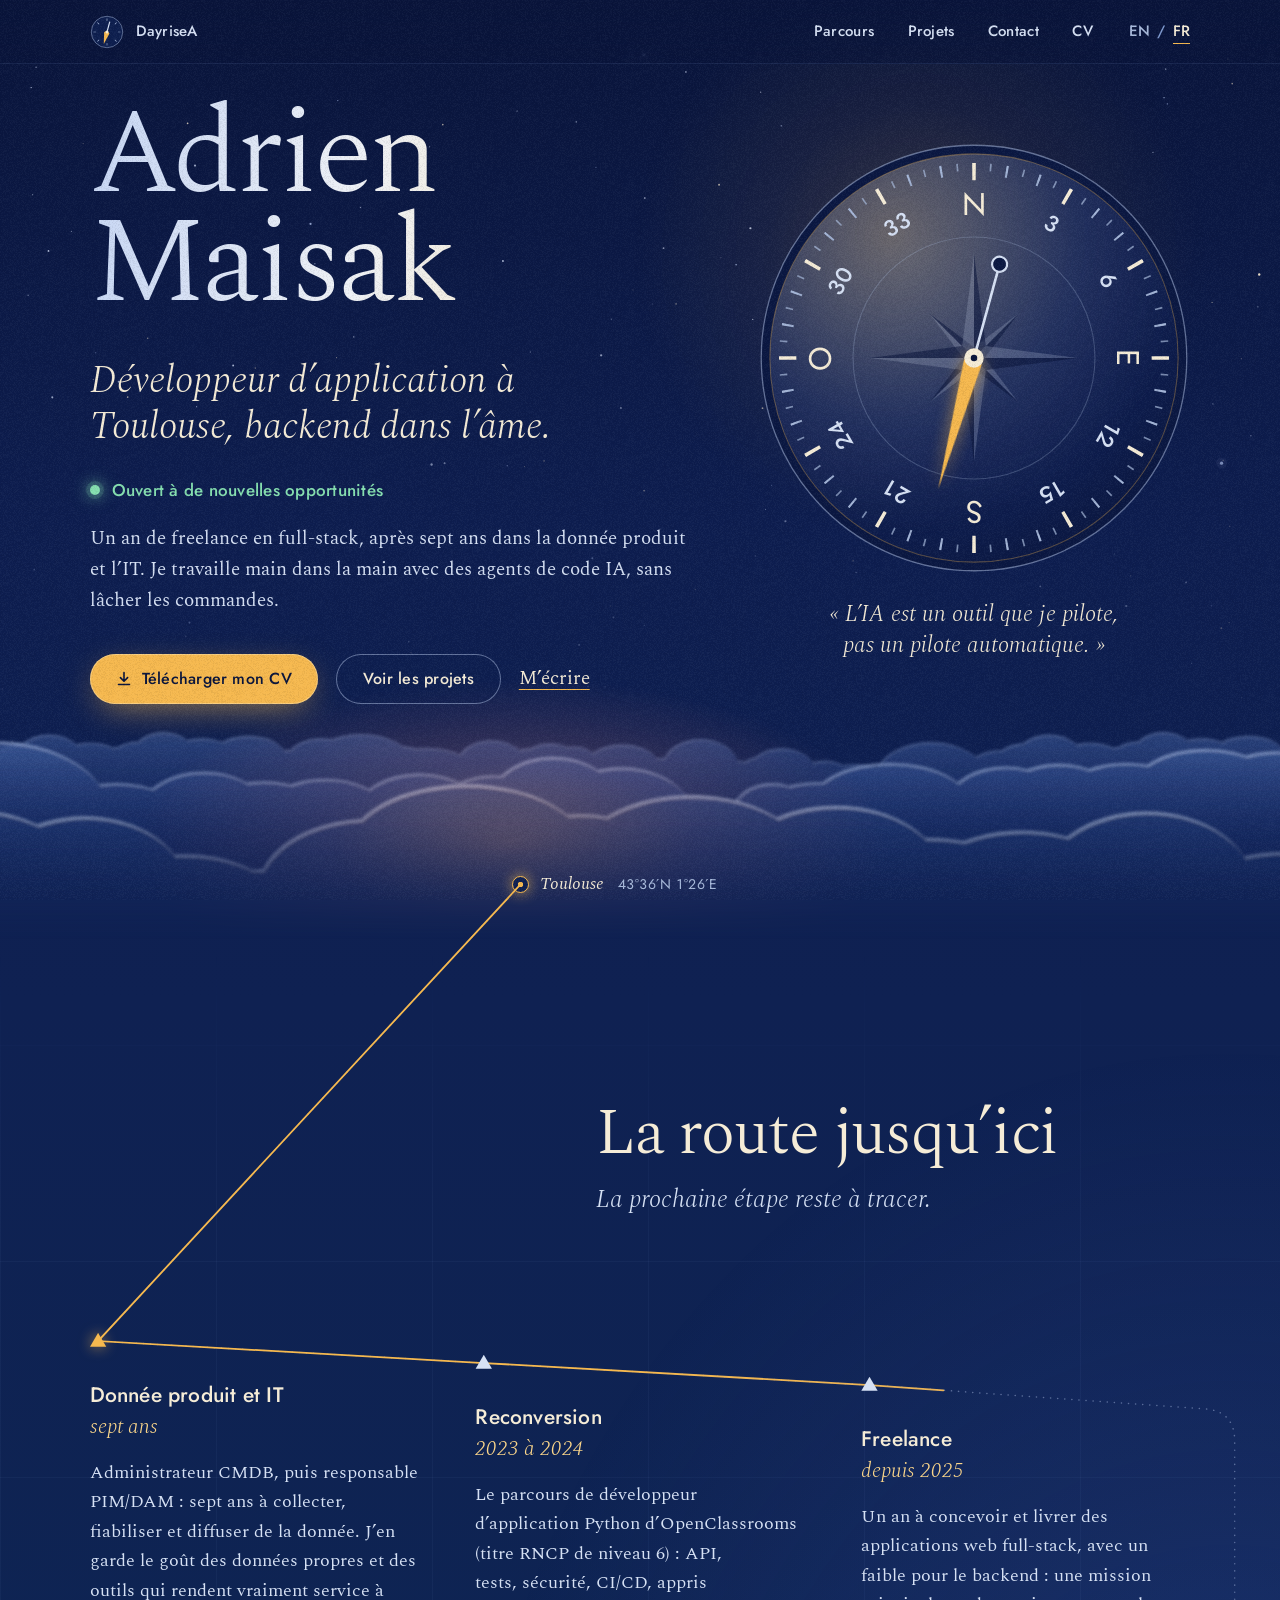
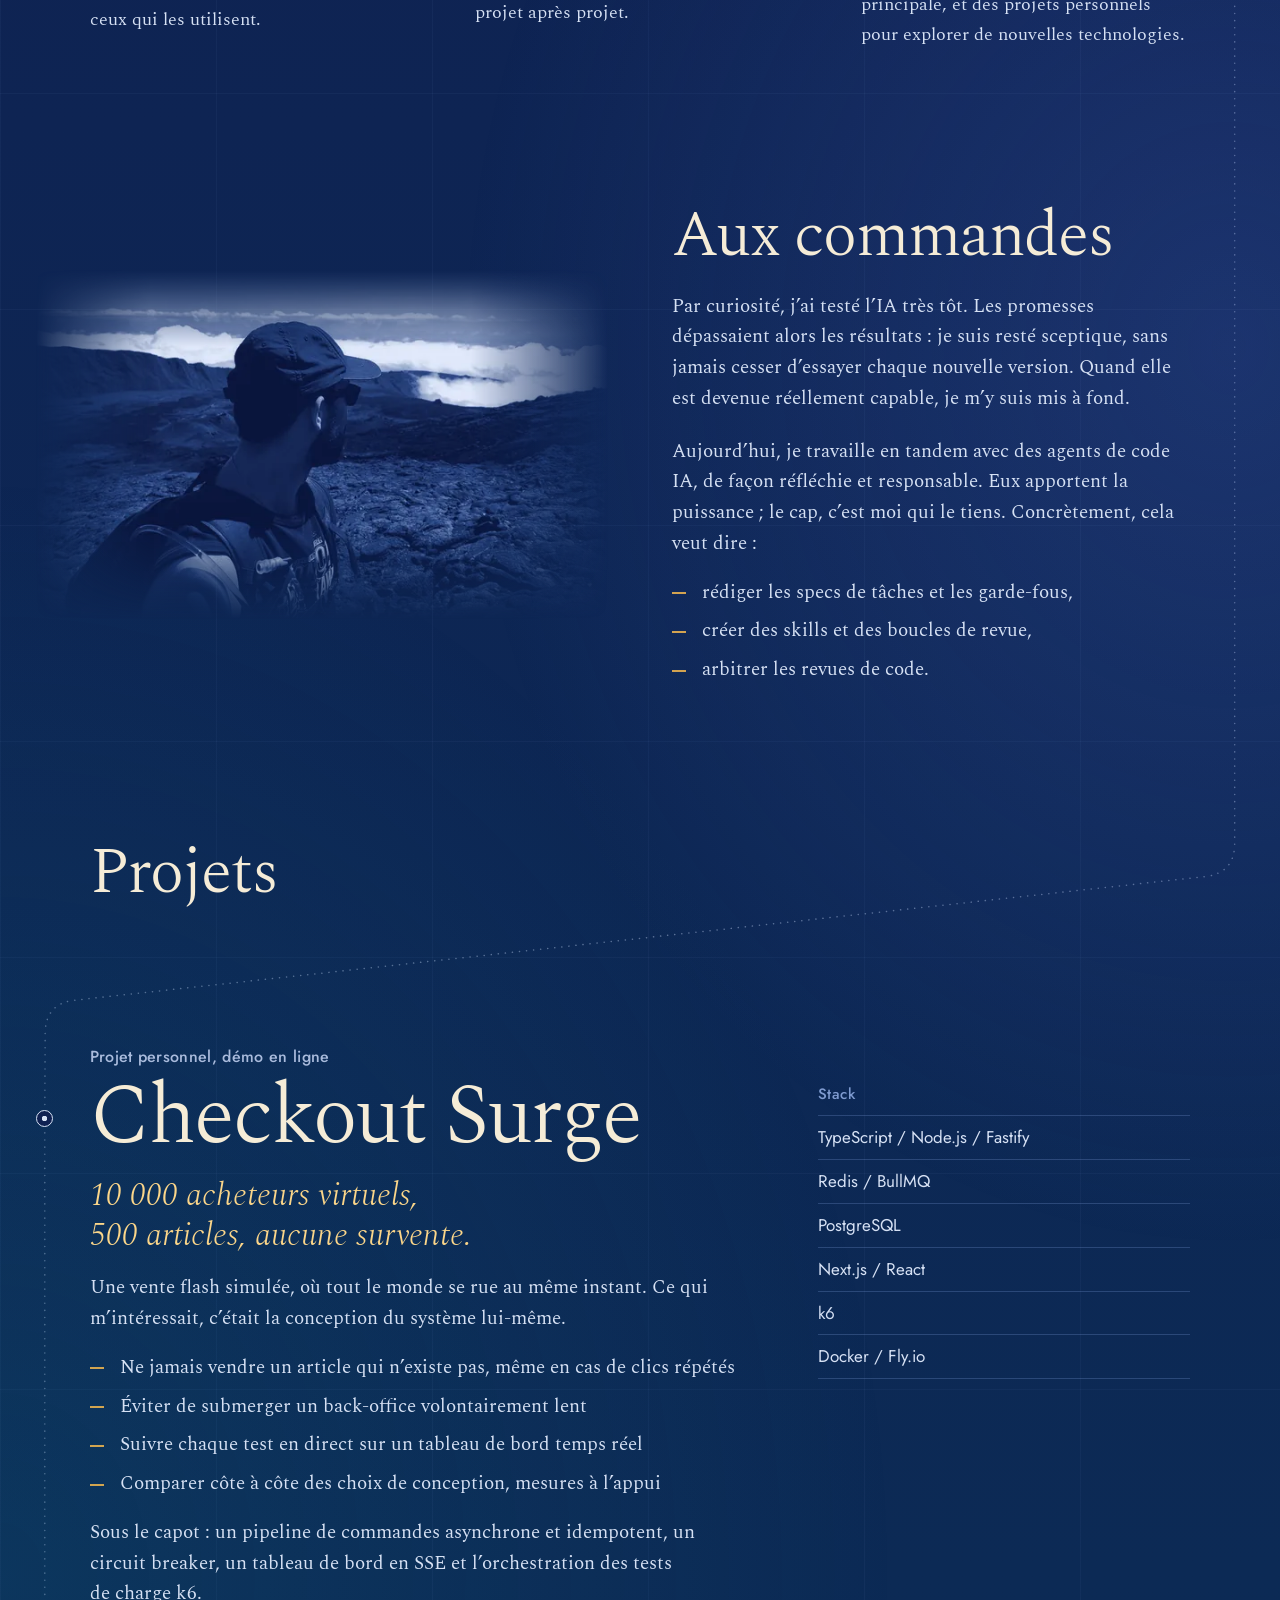
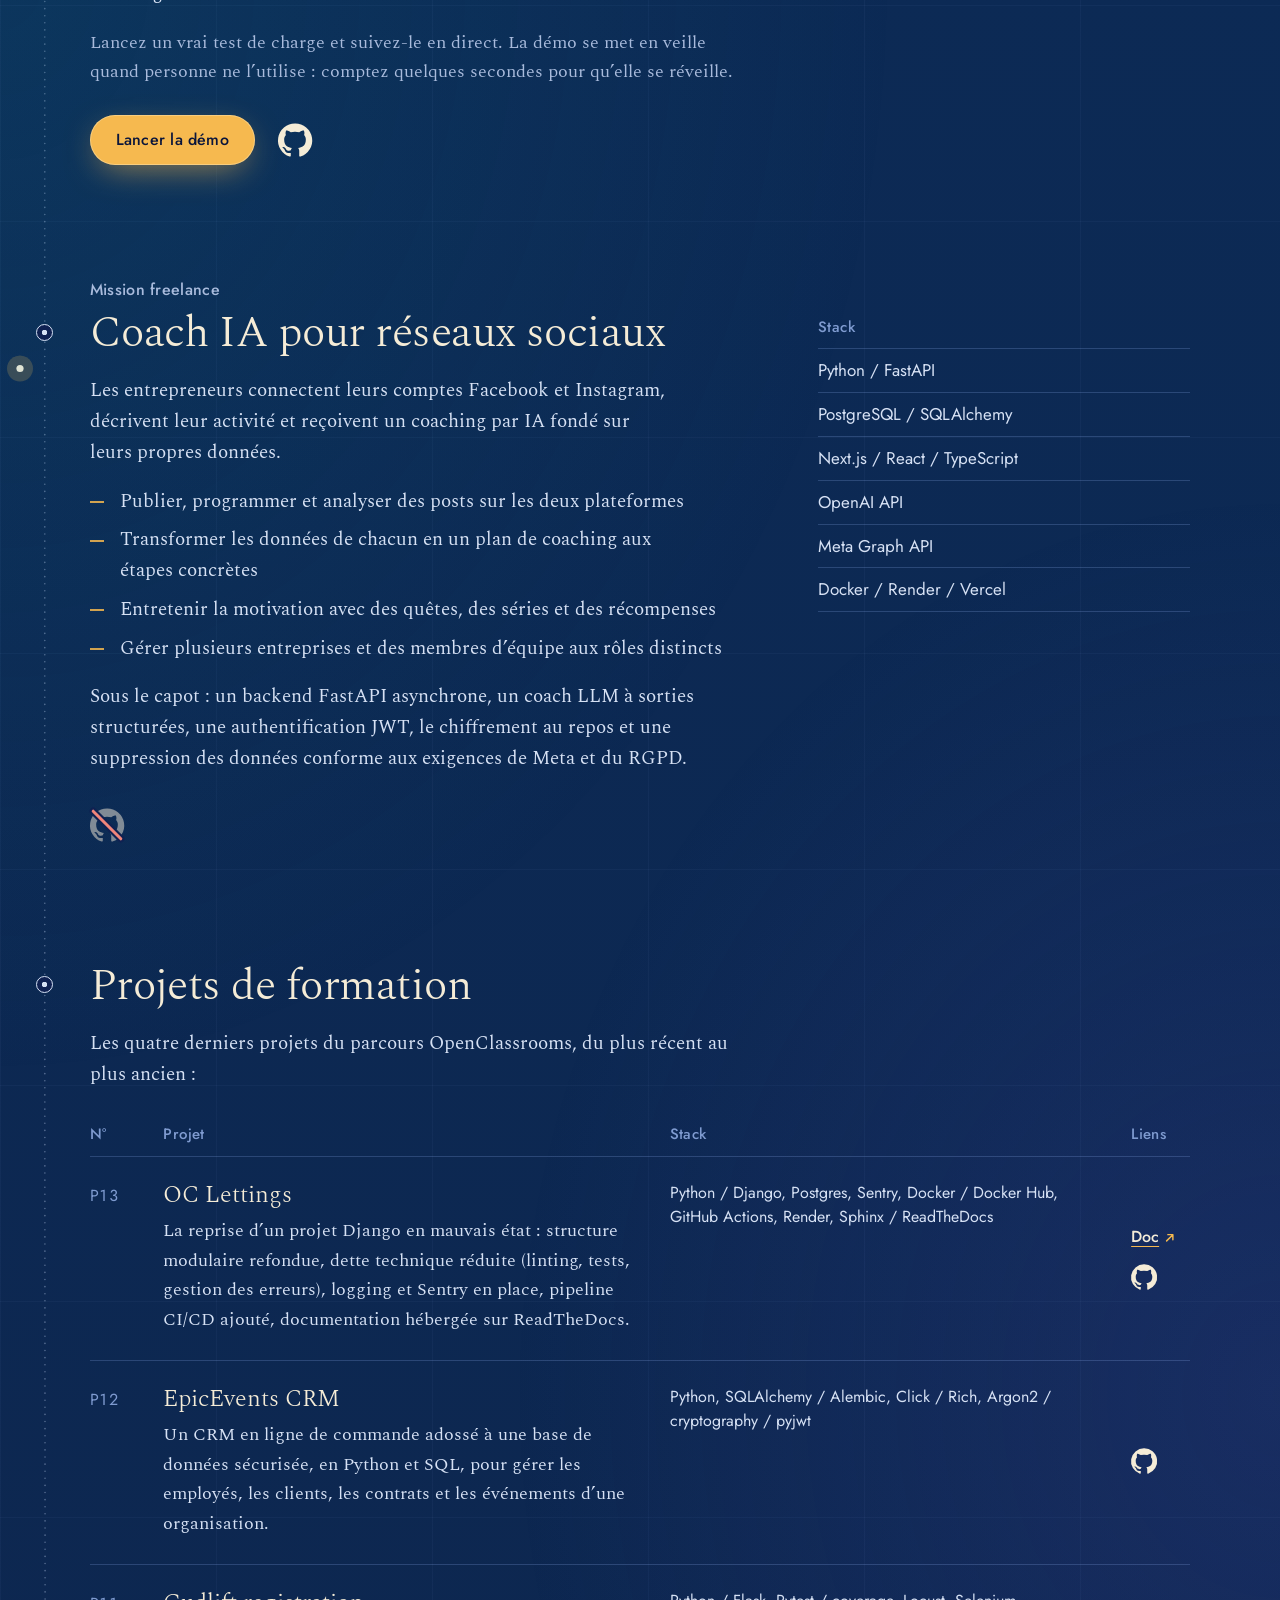
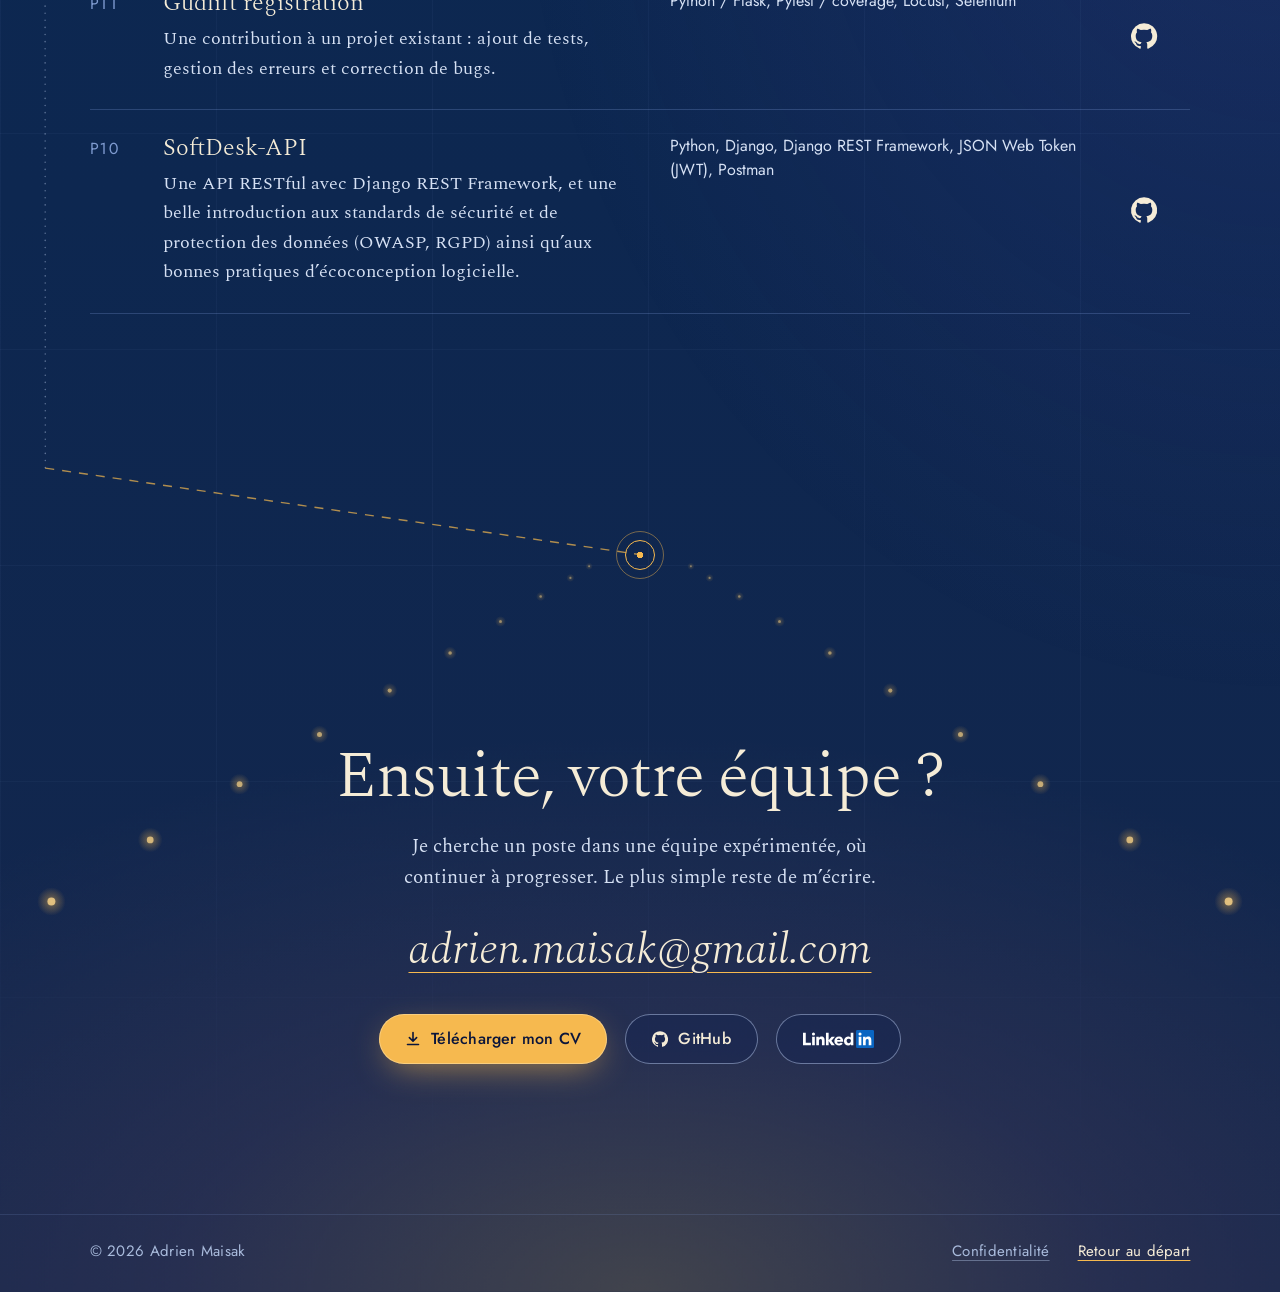
==== commit c3ddb915: "feat: let visitors close the assistant's notices Turn the assistant's three notices into notes the v" ====
--- a/fr/index.html
+++ b/fr/index.html
@@ -413,9 +413,12 @@
         </button>
       </div>
       <p class="askfolio__disclosure" id="askfolio-disclosure"></p>
-      <div class="askfolio__tabs" role="tablist" aria-label="Modes de l’assistant">
-        <button class="askfolio__tab" id="askfolio-tab-chat" type="button" role="tab" aria-selected="true" aria-controls="askfolio-view-chat">Conversation</button>
-        <button class="askfolio__tab" id="askfolio-tab-offer" type="button" role="tab" aria-selected="false" aria-controls="askfolio-view-offer" tabindex="-1">Offre d’emploi<span class="askfolio__tab-mark" id="askfolio-tab-mark" hidden><span class="vh">, rapport prêt</span></span></button>
+      <div class="askfolio__bands">
+        <div class="askfolio__tabs" role="tablist" aria-label="Modes de l’assistant">
+          <button class="askfolio__tab" id="askfolio-tab-chat" type="button" role="tab" aria-selected="true" aria-controls="askfolio-view-chat">Conversation</button>
+          <button class="askfolio__tab" id="askfolio-tab-offer" type="button" role="tab" aria-selected="false" aria-controls="askfolio-view-offer" tabindex="-1">Offre d’emploi<span class="askfolio__tab-mark" id="askfolio-tab-mark" hidden><span class="vh">, rapport prêt</span></span></button>
+        </div>
+        <a class="askfolio__privacy" id="askfolio-privacy" href="confidentialite/" target="_blank" rel="noopener" hidden><svg viewBox="0 0 16 16" aria-hidden="true" focusable="false"><path d="M8 1.75 2.75 3.6v4.1c0 3.1 2.2 5.6 5.25 6.55 3.05-.95 5.25-3.45 5.25-6.55V3.6z"/><path d="M8 8.4v2.2"/><circle cx="8" cy="7" r="1.4"/></svg><span class="askfolio__privacy-word">Confidentialité</span><span class="vh"> (s’ouvre dans un nouvel onglet)</span></a>
       </div>
       <div class="askfolio__scale" aria-hidden="true"><span class="askfolio__needle"></span></div>
     </header>
@@ -474,7 +477,13 @@
           <p class="askfolio__status" id="askfolio-status" aria-hidden="true"></p>
         </div>
         <form class="askfolio__ask" id="askfolio-ask">
-          <p class="askfolio__privacy">Les questions sont enregistrées de façon anonyme pour améliorer cet assistant. Ne partagez pas d’informations sensibles. <a class="askfolio__more" href="confidentialite/" target="_blank" rel="noopener">Confidentialité<span class="vh"> (s’ouvre dans un nouvel onglet)</span></a></p>
+          <div class="askfolio__placard" id="askfolio-placard-chat" role="group" aria-label="Avis de confidentialité" data-askfolio-placard="chat">
+            <p class="askfolio__placard-text">Les questions sont enregistrées de façon anonyme pour améliorer cet assistant. Ne partagez pas d’informations sensibles. <a class="askfolio__more" href="confidentialite/" target="_blank" rel="noopener">Confidentialité<span class="vh"> (s’ouvre dans un nouvel onglet)</span></a></p>
+            <div class="askfolio__placard-actions">
+              <button class="askfolio__placard-ok" type="button" data-askfolio-close="session">OK</button>
+              <button class="askfolio__placard-never" type="button" data-askfolio-close="always">Ne plus afficher</button>
+            </div>
+          </div>
           <div class="askfolio__field-head">
             <label for="askfolio-question">Votre question</label>
             <span class="askfolio__counter" id="askfolio-counter"></span>
@@ -494,9 +503,14 @@
         <div class="askfolio__body askfolio__body--offer">
           <div class="askfolio__sheet" id="askfolio-sheet">
             <form class="askfolio__offer" id="askfolio-offer">
-              <p class="askfolio__invite">Comparez une offre d’emploi avec le profil d’Adrien.</p>
-              <p class="askfolio__disclaimer" id="askfolio-offer-disclaimer"></p>
-              <p class="askfolio__privacy">Collez l’offre d’emploi ou importez-la en PDF. Le fichier et le texte ne sont pas conservés. Les questions sont enregistrées de façon anonyme pour améliorer cet assistant. <a class="askfolio__more" href="confidentialite/" target="_blank" rel="noopener">Confidentialité<span class="vh"> (s’ouvre dans un nouvel onglet)</span></a></p>
+              <p class="askfolio__invite askfolio__lead">Collez une offre d’emploi, ou importez-la en PDF, pour la comparer au profil d’Adrien.</p>
+              <div class="askfolio__placard" id="askfolio-placard-offer" role="group" aria-label="À propos de l’analyse" data-askfolio-placard="offer">
+                <p class="askfolio__placard-text">L’analyse sera générée par IA à partir du contenu de ce portfolio. Elle peut être incomplète ou erronée et ne remplace pas un entretien&nbsp;: lisez-la avec un regard critique. Le fichier et le texte de l’offre ne seront pas conservés. <a class="askfolio__more" href="confidentialite/" target="_blank" rel="noopener">Confidentialité<span class="vh"> (s’ouvre dans un nouvel onglet)</span></a></p>
+                <div class="askfolio__placard-actions">
+                  <button class="askfolio__placard-ok" type="button" data-askfolio-close="session">OK</button>
+                  <button class="askfolio__placard-never" type="button" data-askfolio-close="always">Ne plus afficher</button>
+                </div>
+              </div>
               <label class="askfolio__label" for="askfolio-offer-text">Texte de l’offre</label>
               <textarea class="askfolio__question askfolio__offer-text" id="askfolio-offer-text" rows="6" aria-describedby="askfolio-offer-error"></textarea>
               <p class="askfolio__or">ou</p>
--- a/assets/askfolio/assistant.css
+++ b/assets/askfolio/assistant.css
@@ -412,11 +412,78 @@
 }
 
 /* The two views, as two bands of the radio: the selected one is lit by a lamp bar that rests on the
-   tuning scale. */
+   tuning scale. The privacy link shares their row, at its far end, once the notices that held it are
+   closed: a quiet underlined word in moonlight, smaller than the tabs, with no bar to light. */
+.askfolio__bands {
+  display: flex;
+  align-items: baseline;
+  gap: 12px;
+  margin-top: 4px;
+}
+
 .askfolio__tabs {
   display: flex;
   gap: 22px;
-  margin-top: 4px;
+}
+
+.askfolio__privacy {
+  display: inline-flex;
+  flex: none;
+  align-items: center;
+  min-height: 44px;
+  margin: 0 6px 0 auto;
+  padding: 0 2px;
+  font: 400 .875rem/1.3 var(--sans);
+  letter-spacing: .01em;
+  color: var(--moon-dim);
+  text-decoration: underline;
+  text-decoration-color: rgba(169, 187, 220, .5);
+  text-decoration-thickness: 1px;
+  text-underline-offset: .24em;
+  white-space: nowrap;
+  transition: color .2s;
+}
+
+.askfolio__privacy:hover {
+  color: var(--lamp-soft);
+  text-decoration-color: var(--lamp);
+}
+
+.askfolio__privacy svg {
+  display: none;
+  width: 18px;
+  height: 18px;
+  fill: none;
+  stroke: currentColor;
+  stroke-width: 1.4;
+  stroke-linecap: round;
+  stroke-linejoin: round;
+}
+
+/* The narrowest phones have no room for the word beside two French tabs: a shield with a keyhole,
+   the usual sign for privacy, in a 44px target says it; the word is still read. */
+@media (max-width: 359px) {
+  .askfolio__privacy {
+    justify-content: center;
+    width: 44px;
+    margin-right: 0;
+    padding: 0;
+    border-radius: 50%;
+    align-self: center;
+  }
+
+  .askfolio__privacy svg {
+    display: block;
+  }
+
+  .askfolio__privacy-word {
+    position: absolute;
+    width: 1px;
+    height: 1px;
+    overflow: hidden;
+    clip-path: inset(50%);
+    white-space: nowrap;
+  }
 }
 
 .askfolio__tab {
@@ -698,9 +765,11 @@
 
 /* ---------- Conversation ---------- */
 
-/* Everything under the header and the strip. It fits the panel; when the panel is too short for a
-   view's minimum (a phone in landscape, a virtual keyboard), it scrolls instead of clipping, so that
-   Send and Analyze stay reachable and the header never moves. */
+/* Everything under the header and the strip. It fits the panel: in the conversation, the composer
+   (the notice, the question, Send) keeps its height at the bottom and the part above it gives, the
+   log or the empty conversation scrolling inside itself. Only when the panel is too short for even a
+   small body over the composer (a phone in landscape, a virtual keyboard) does it scroll as a whole,
+   instead of clipping, so that Send and Analyze stay reachable and the header never moves. */
 .askfolio__main {
   display: flex;
   flex: 1 1 0;
@@ -725,7 +794,8 @@
   display: flex;
   flex: 1 1 0;
   flex-direction: column;
-  min-height: 7.5rem;
+  min-height: 0; /* it gives way before the composer does; assistant.js keeps it a share of the
+                    room when it sizes the question field */
 }
 
 .askfolio__log {
@@ -750,19 +820,51 @@
   display: none;
 }
 
-/* Without messages, the body is as tall as the invitation and its suggestions: on a short panel,
-   .askfolio__main scrolls instead of letting them run under the question. */
-.askfolio__body:has(> .askfolio__log:empty) {
-  min-height: auto;
-}
-
-/* An empty conversation invites a question, and suggests two or three that fit the topic. */
+/* An empty conversation invites a question, and suggests two or three that fit the topic. It rests
+   on the composer; on a panel too short for it, it scrolls inside itself from its top (the auto
+   margin, unlike flex-end, never pushes content out of reach), and a fade marks the edge that has
+   more (assistant.js sets is-above and is-below). */
 .askfolio__empty {
   display: flex;
-  flex: 1 0 auto;
+  flex: 1 1 auto;
   flex-direction: column;
-  justify-content: flex-end;
-  padding: 24px 20px 14px;
+  min-height: 0;
+  padding: 8px 20px 14px;
+  overflow-y: auto;
+  overscroll-behavior: contain;
+  scrollbar-width: thin;
+  scrollbar-color: rgba(169, 187, 220, .3) transparent;
+}
+
+.askfolio__starter {
+  margin-top: auto;
+}
+
+/* A suggestion reached with the keyboard is scrolled clear of the edges, its focus ring included,
+   and no fade covers it while it has the focus (below). */
+.askfolio__empty {
+  scroll-padding-block: 8px;
+}
+
+
+.askfolio__empty.is-below {
+  -webkit-mask-image: linear-gradient(#000 max(calc(100% - 40px), 60%), transparent);
+  mask-image: linear-gradient(#000 max(calc(100% - 40px), 60%), transparent);
+}
+
+.askfolio__empty.is-above {
+  -webkit-mask-image: linear-gradient(transparent, #000 min(28px, 30%));
+  mask-image: linear-gradient(transparent, #000 min(28px, 30%));
+}
+
+.askfolio__empty.is-above.is-below {
+  -webkit-mask-image: linear-gradient(transparent, #000 min(28px, 30%), #000 max(calc(100% - 40px), 60%), transparent);
+  mask-image: linear-gradient(transparent, #000 min(28px, 30%), #000 max(calc(100% - 40px), 60%), transparent);
+}
+
+.askfolio__empty:has(.askfolio__suggestion:focus-visible) {
+  -webkit-mask-image: none;
+  mask-image: none;
 }
 
 .askfolio__invite {
@@ -1222,12 +1324,131 @@
   display: none;
 }
 
-.askfolio__privacy {
-  font: 400 .875rem/1.4 var(--sans);
+/* ---------- Placards: what to know before using a view, closed by the visitor ----------
+   A note clipped to the log, not an alert: moonlight text in a faint well with a hairline edge. Its
+   two actions are smaller and quieter than Send and Analyze: "OK", outlined in lamp light as
+   everything the visitor can touch, and "Don't show again", an underlined word beside it. Closing it
+   collapses it (assistant.js, which animates its box: border-box); then it is gone. */
+
+.askfolio__placard {
+  box-sizing: border-box;
+  margin: 0 0 12px;
+  padding: 10px 14px 8px 15px;
+  overflow: hidden; /* while it collapses */
+  font: 400 .875rem/1.5 var(--sans);
+  color: var(--moon);
+  background: rgba(132, 162, 222, .065);
+  border: 1px solid rgba(132, 162, 222, .17);
+  border-radius: 12px;
+}
+
+.askfolio__placard-text {
+  max-width: 34em;
+  overflow-wrap: break-word;
+}
+
+/* The actions' row is as high as the keys (28px); their 44px targets reach over the spacing above
+   and below it, which keeps the note short. Above, they start where the text's last line ends, and
+   the privacy link's own target stops there: the two never overlap. */
+.askfolio__placard-actions {
+  display: flex;
+  flex-wrap: wrap;
+  align-items: center;
+  gap: 0 6px;
+  margin: 8px 0 0 -2px;
+}
+
+.askfolio__placard .askfolio__more::after {
+  inset: -12px -4px 0;
+}
+
+.askfolio__placard-ok,
+.askfolio__placard-never {
+  position: relative;
+  display: inline-flex;
+  align-items: center;
+  justify-content: center;
+  min-height: 44px;
+  margin: -8px 0;
+  font: 500 .875rem/1.2 var(--sans);
+  letter-spacing: .015em;
+  background: none;
+  border: 0;
+  cursor: pointer;
+  transition: color .2s, border-color .2s, background-color .2s;
+}
+
+/* "OK": a small outlined key, drawn 28px high in its 44px target. The key is its ::before, behind
+   the word; the button itself stays a plain rectangle, so that its whole target takes a tap, and its
+   focus ring is drawn around the key. */
+.askfolio__placard-ok {
+  z-index: 0; /* the key's own layer, behind the word */
+  min-width: 60px;
+  padding: 0 17px;
+  color: var(--paper);
+}
+
+.askfolio__placard-ok::before {
+  content: '';
+  position: absolute;
+  z-index: -1;
+  inset: 8px 0;
+  background: rgba(15, 33, 82, .55);
+  border: 1px solid rgba(246, 185, 79, .7);
+  border-radius: 999px;
+  transition: border-color .2s;
+}
+
+.askfolio__placard-ok:hover {
+  color: var(--lamp-soft);
+}
+
+/* The focus ring around the key or the words, not their whole target. */
+.askfolio__placard-ok:focus-visible {
+  outline: none;
+}
+
+.askfolio__placard-ok:focus-visible::before {
+  outline: 2px solid var(--lamp);
+  outline-offset: 2px;
+}
+
+.askfolio__placard-never:focus-visible {
+  outline-offset: -4px;
+}
+
+.askfolio__placard-ok:hover::before {
+  border-color: var(--lamp);
+}
+
+.askfolio__placard-never {
+  padding: 0 8px;
+  font-weight: 400;
   color: var(--moon-dim);
-}
-
-/* The link to the privacy page, at the end of the notice. Its target reaches 44px through a
+  text-decoration: underline;
+  text-decoration-color: rgba(169, 187, 220, .5);
+  text-decoration-thickness: 1px;
+  text-underline-offset: .28em;
+}
+
+.askfolio__placard-never:hover {
+  color: var(--lamp-soft);
+  text-decoration-color: var(--lamp);
+}
+
+/* While nothing can be sent (a blocking notice), the notices about what is sent step aside: they
+   are not closed, and come back once sending is possible again. A report's disclaimer stays. */
+.askfolio.is-blocked .askfolio__placard:not(.askfolio__placard--report) {
+  display: none;
+}
+
+/* Above the question: the field's label follows it closely, and keeps the form's own top spacing
+   once it is gone. */
+.askfolio__placard + .askfolio__field-head {
+  margin-top: 0;
+}
+
+/* The link to the privacy page, at the end of a notice. Its target reaches 44px through a
    pseudo-element, so the line keeps its height and the focus ring hugs the word. */
 .askfolio__more {
   position: relative;
@@ -1281,7 +1502,7 @@
   width: 100%;
   min-height: calc(2lh + 22px);
   max-height: calc(7lh + 22px);
-  max-height: min(calc(7lh + 22px), 38cqh);
+  max-height: min(calc(7lh + 22px), 38cqh, var(--askfolio-room, 100vh)); /* assistant.js: the room left */
   margin-top: 6px;
   padding: 10px 14px;
   field-sizing: content;
@@ -1412,17 +1633,16 @@
   margin-bottom: 14px;
 }
 
-/* The fixed notice that an analysis is AI-generated: a margin note in the log, in plain
-   moonlight. */
-.askfolio__disclaimer {
-  padding: 2px 0 2px 14px;
-  font: 400 .9375rem/1.5 var(--sans);
-  color: var(--moon);
-  border-left: 2px solid var(--haze);
-}
-
-.askfolio__offer .askfolio__privacy {
-  margin-top: 14px;
+/* The form's lead: the invitation and what to do, in one line of the conversation's voice, a step
+   smaller, as it says more. */
+.askfolio__lead {
+  font-size: 1.1875rem;
+  line-height: 1.35;
+}
+
+/* Under the lead, the notice; the label of the text keeps its own spacing once it is gone. */
+.askfolio__offer .askfolio__placard {
+  margin-bottom: 0;
 }
 
 .askfolio__label {
@@ -1621,6 +1841,17 @@
   outline: none;
 }
 
+/* The disclaimer first, until it is closed; then the report starts with its first part, with no
+   rule above it, as if nothing had been there. */
+.askfolio__report > :first-child {
+  margin-top: 0;
+}
+
+.askfolio__report > h3:first-child {
+  padding-top: 0;
+  border-top: 0;
+}
+
 .askfolio__truncated {
   position: relative;
   margin-top: 12px;
@@ -1834,6 +2065,102 @@
   background: radial-gradient(circle, var(--moon) 0 1.6px, transparent 2px);
 }
 
+/* ---------- Limited heights: a notice and the conversation together ----------
+   While the conversation's notice is shown on a limited height of the room below the header (a
+   laptop's browser window), what is loose around the invitation tightens so that it, its
+   suggestions, the notice and the composer fit together: less air, compact suggestion rows where a
+   fine pointer needs no 44px target, and a question field that starts at one row and grows as the
+   visitor types. Once the notice is closed, they ease back to the comfortable layout, which taller
+   rooms always keep. */
+
+.askfolio__suggestion {
+  transition: color .2s, min-height .2s ease-out, padding .2s ease-out;
+}
+
+.askfolio__ask .askfolio__question {
+  transition: border-color .2s, box-shadow .2s, min-height .2s ease-out;
+}
+
+.askfolio__empty .askfolio__invite {
+  transition: font-size .2s ease-out;
+}
+
+@container (max-height: 580px) {
+  .askfolio:not(.is-blocked) .askfolio__view:has(> .askfolio__ask > .askfolio__placard:not([hidden])) {
+    & .askfolio__topic {
+      padding-top: 2px;
+    }
+
+    & .askfolio__empty {
+      padding-block: 3px 6px;
+    }
+
+    & .askfolio__invite {
+      font-size: 1.1875rem;
+    }
+
+    & .askfolio__suggestions {
+      margin-top: 4px;
+    }
+
+    & .askfolio__ask {
+      padding-top: 10px;
+      padding-bottom: max(10px, env(safe-area-inset-bottom)); /* a phone's home bar */
+    }
+
+    & .askfolio__placard {
+      margin-bottom: 8px;
+      padding-top: 7px;
+    }
+
+    & .askfolio__question {
+      min-height: calc(1lh + 22px);
+      margin-top: 4px;
+    }
+
+    & .askfolio__actions {
+      margin-top: 6px;
+    }
+
+    @media (pointer: fine) {
+      & .askfolio__select {
+        min-height: 36px;
+      }
+
+      & .askfolio__suggestion {
+        min-height: 32px;
+        padding-block: 4px;
+        line-height: 1.35;
+      }
+
+      & .askfolio__suggestion::before {
+        top: calc(4px + .7em - 1px);
+      }
+    }
+  }
+}
+
+/* A laptop's browser window, with a mouse: the header's controls need no 44px touch target, and give
+   their extra height to the conversation. The disclosure is unchanged. */
+@media (max-height: 859px) and (pointer: fine) {
+  .askfolio:not(:modal) {
+    --askfolio-edge: 16px; /* closer to the window's edges, a little taller */
+  }
+
+  .askfolio__tab {
+    min-height: 36px;
+  }
+
+  .askfolio__privacy {
+    min-height: 36px;
+  }
+
+  .askfolio__close {
+    width: 36px;
+    height: 36px;
+  }
+}
+
 /* ---------- Short viewports: a tighter header, the disclosure unchanged ---------- */
 
 @media (max-height: 500px) {
@@ -1856,6 +2183,17 @@
 
   .askfolio__body {
     min-height: 6rem;
+  }
+
+  /* Here the whole area under the header scrolls: the empty conversation keeps its full height
+     instead of scrolling in a slot of its own. */
+  .askfolio__body:has(> .askfolio__log:empty) {
+    min-height: auto;
+  }
+
+  .askfolio__empty {
+    flex: 1 0 auto;
+    overflow: visible;
   }
 
   .askfolio__sheet {
@@ -1983,7 +2321,8 @@
     background: Canvas;
   }
 
-  .askfolio__file-pick {
+  .askfolio__file-pick,
+  .askfolio__placard-ok::before {
     border-color: ButtonText;
   }
 
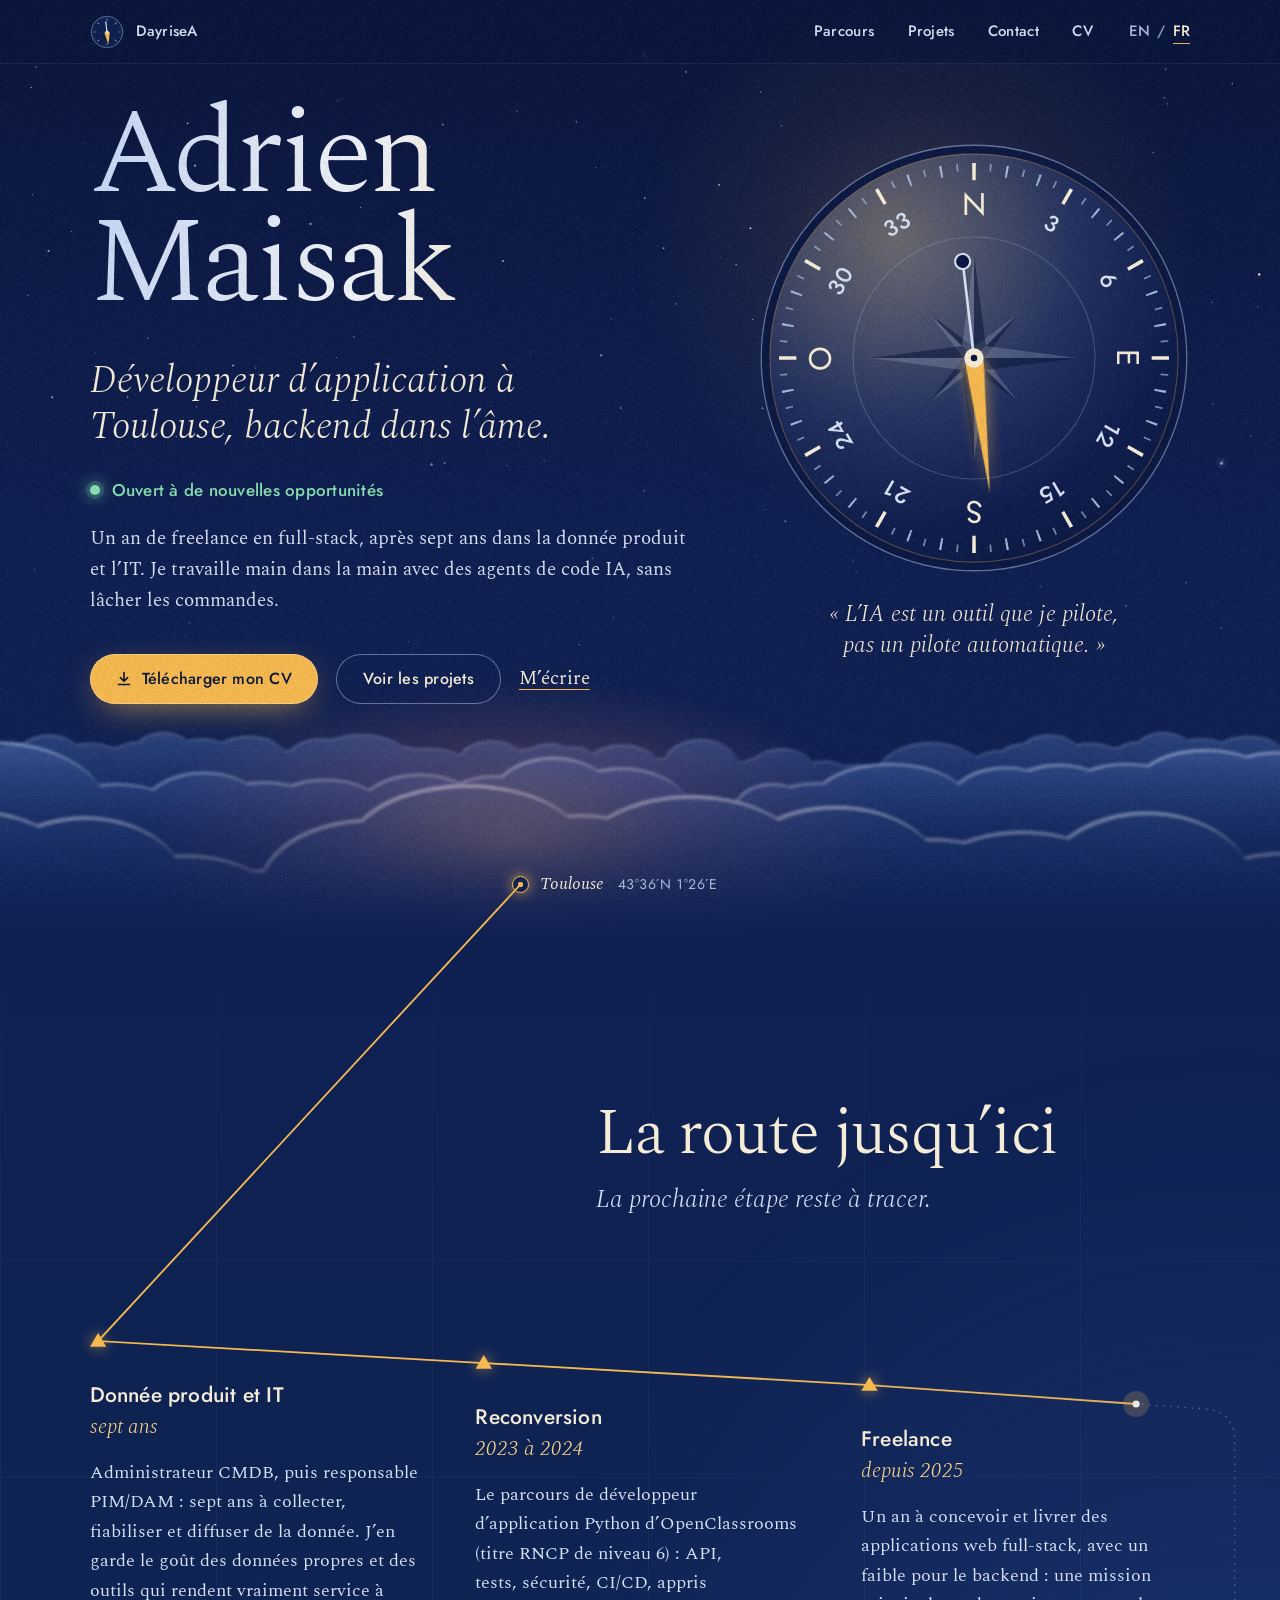
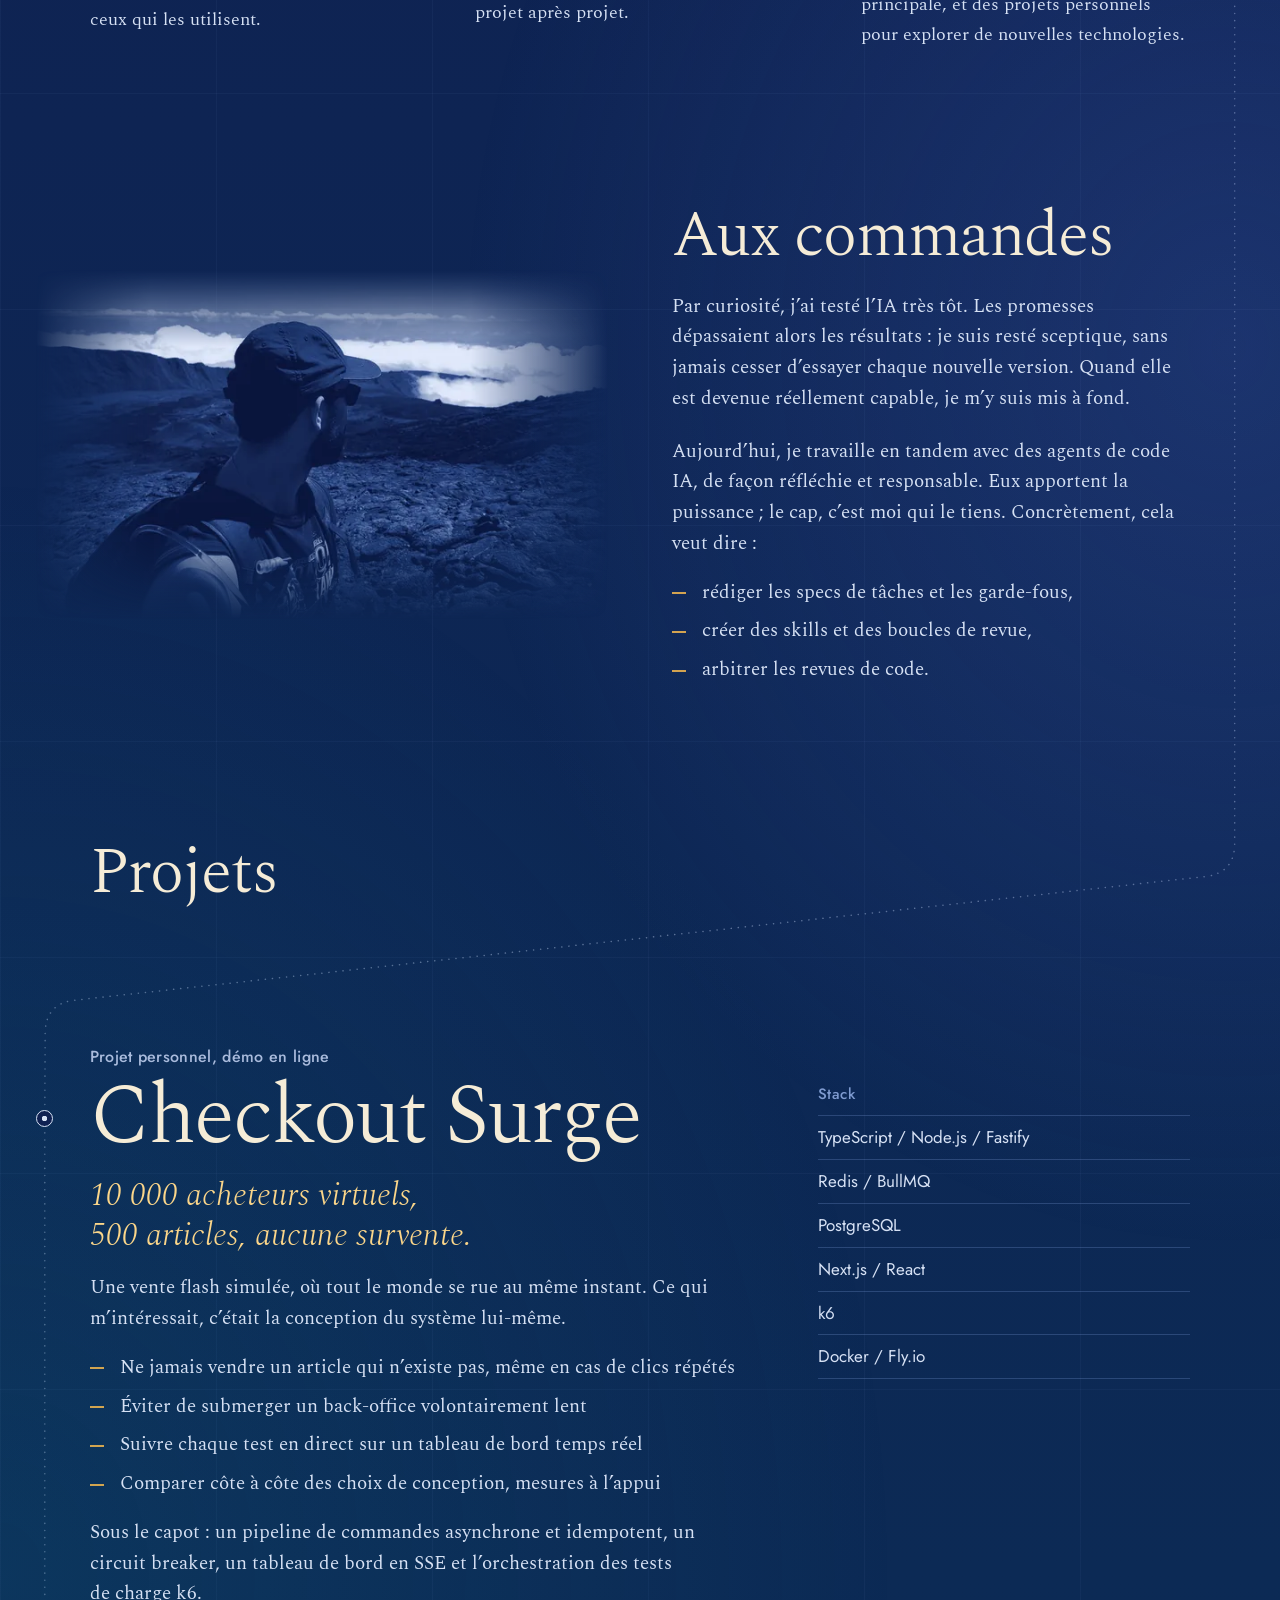
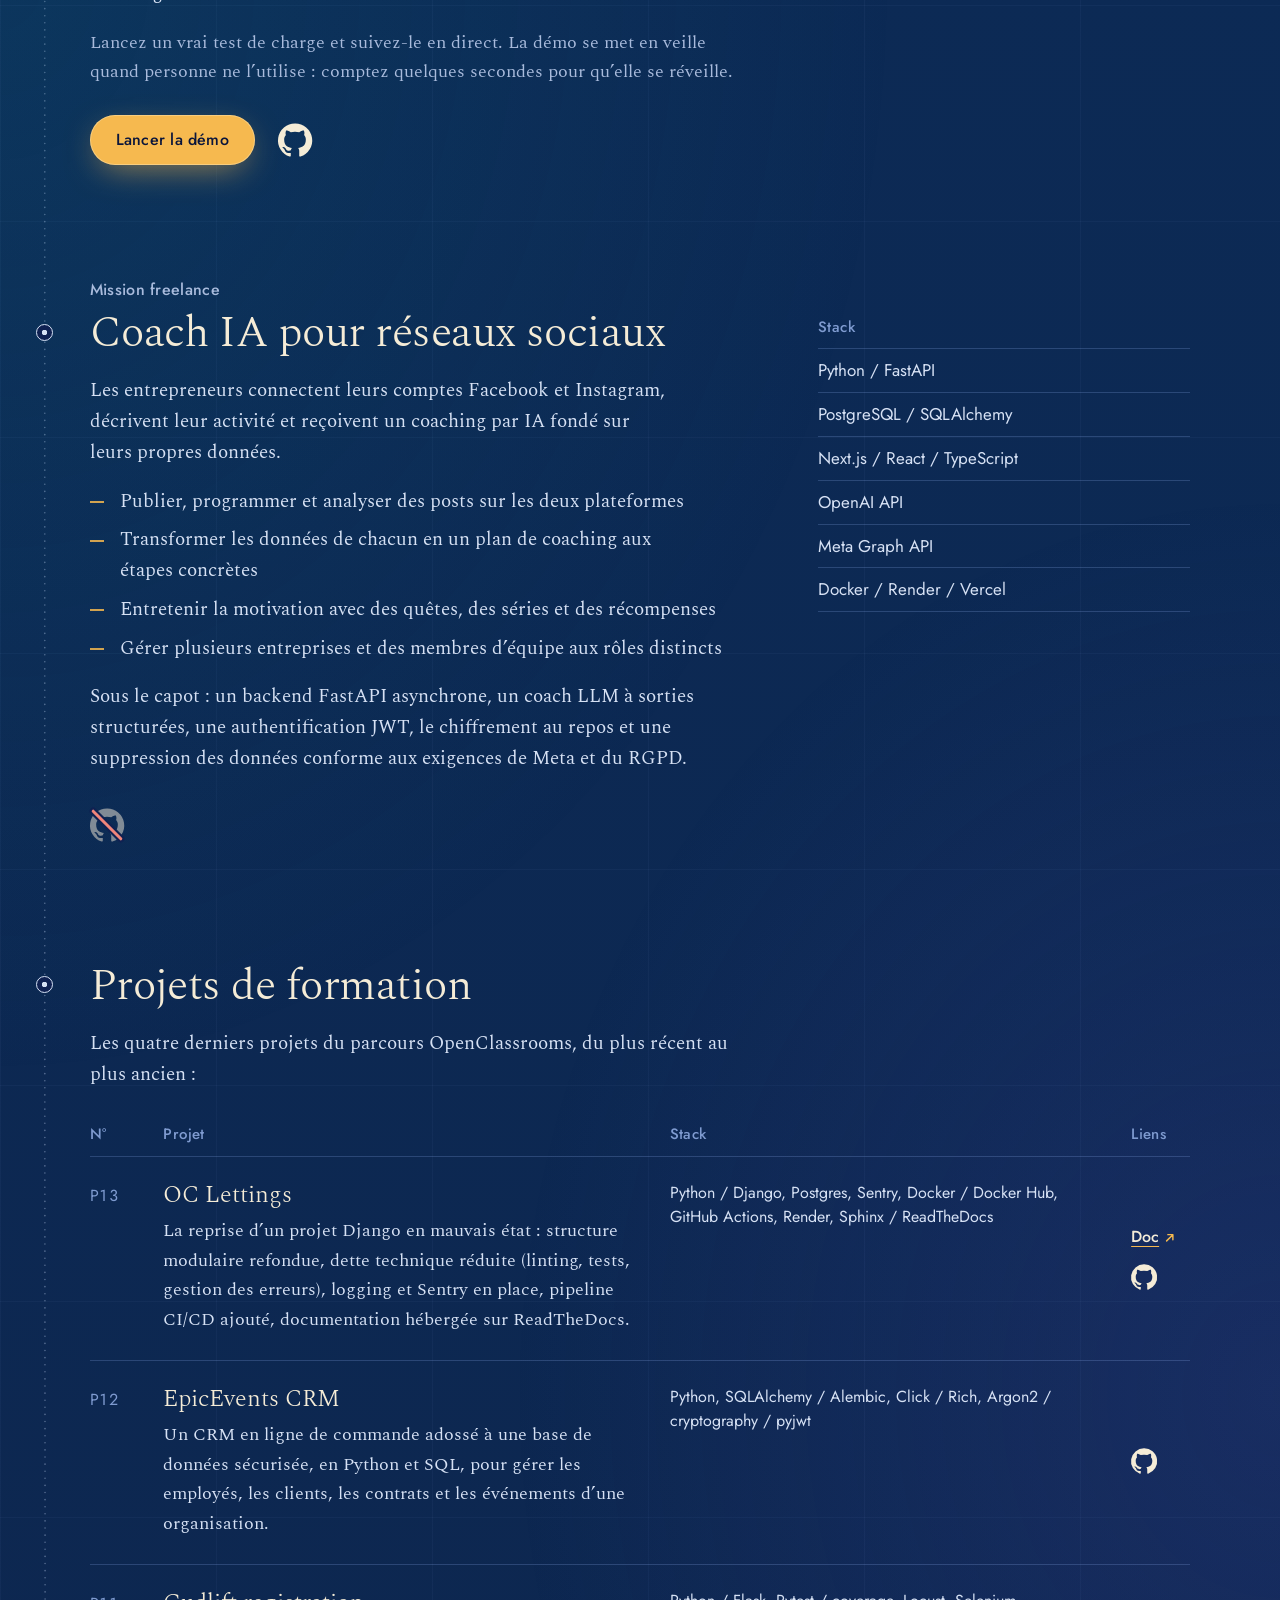
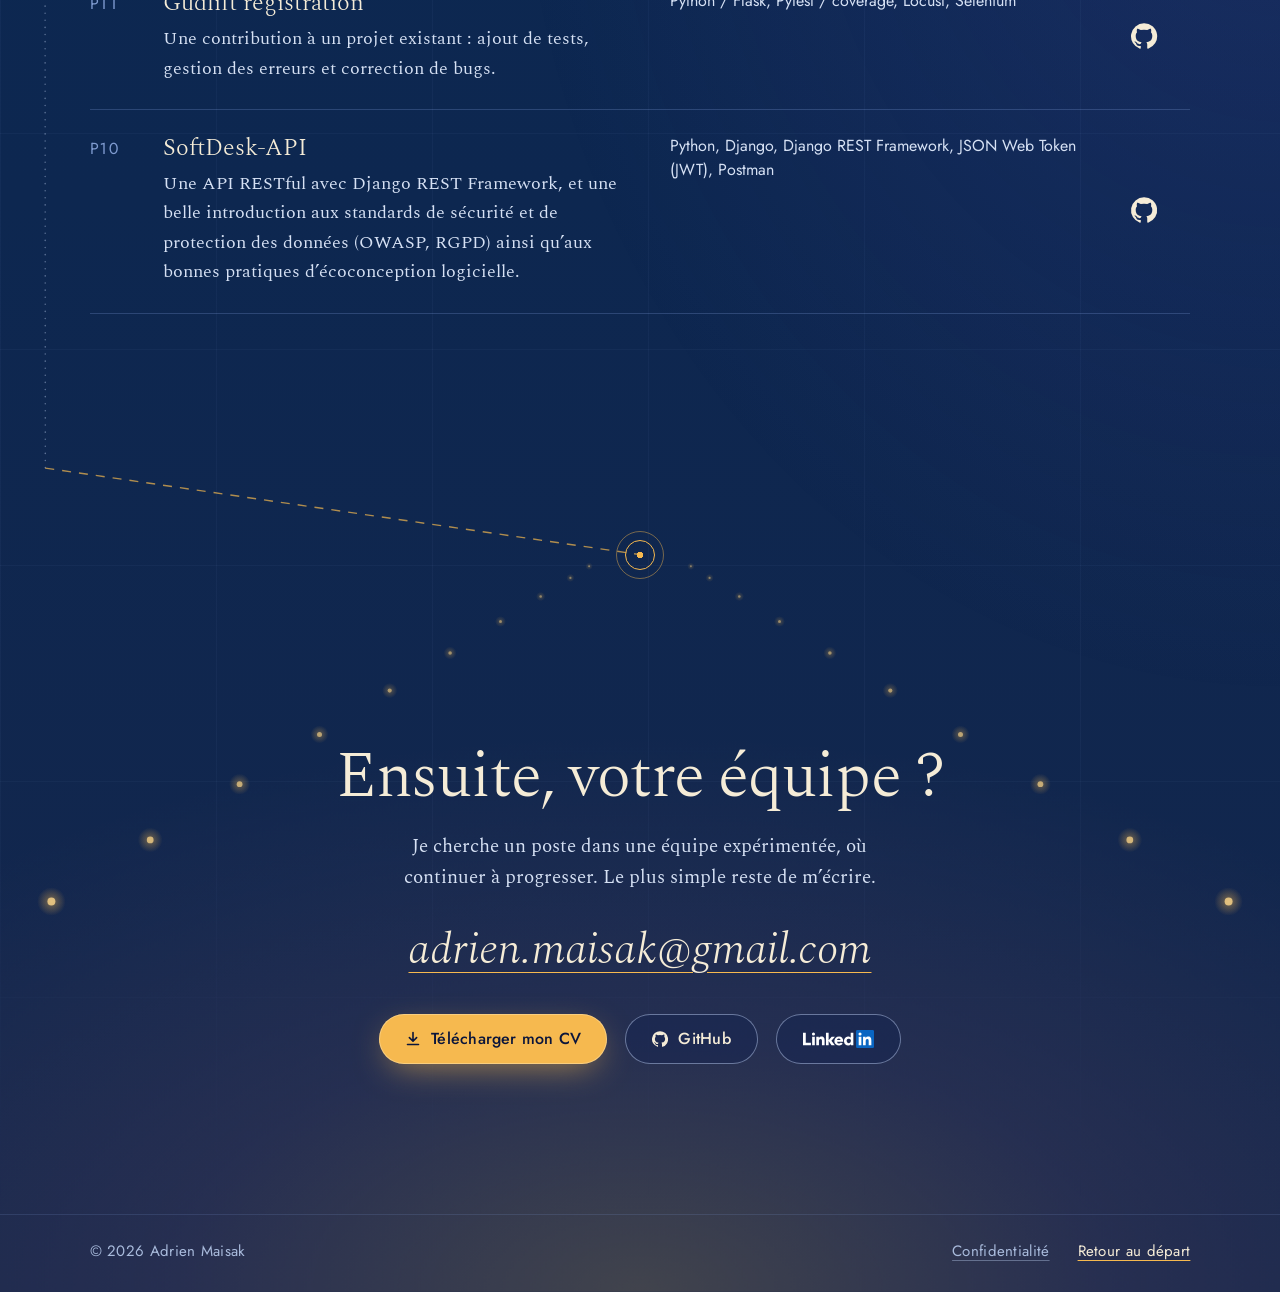
==== commit b6a1c8c5: "feat: let visitors resize the assistant's floating panel The floating panel can be resized from its " ====
--- a/fr/index.html
+++ b/fr/index.html
@@ -545,6 +545,12 @@
       </div>
       <div class="vh" id="askfolio-live" aria-live="polite"></div>
     </div>
+    <div class="askfolio__resize askfolio__resize--top" role="separator" aria-orientation="horizontal" aria-label="Redimensionner le panneau&nbsp;: hauteur" aria-describedby="askfolio-resize-help" aria-controls="askfolio" tabindex="0" data-askfolio-resize="height"></div>
+    <div class="askfolio__resize askfolio__resize--left" role="separator" aria-orientation="vertical" aria-label="Redimensionner le panneau&nbsp;: largeur" aria-describedby="askfolio-resize-help" aria-controls="askfolio" tabindex="0" data-askfolio-resize="width"></div>
+    <div class="askfolio__resize askfolio__resize--corner" aria-hidden="true" data-askfolio-resize="both">
+      <svg class="askfolio__grip" viewBox="0 0 18 18" focusable="false"><path d="M8.3 13.98 5.07 12.64M10.58 10.58 8.1 8.1M13.98 8.3 12.64 5.07"/></svg>
+    </div>
+    <p id="askfolio-resize-help" hidden>Utilisez les flèches pour redimensionner, avec Maj pour aller plus vite&nbsp;; Début et Fin donnent la plus petite et la plus grande taille&nbsp;; Entrée rétablit la taille par défaut.</p>
   </dialog>
 
   <script src="../index.js" defer></script>
--- a/assets/askfolio/assistant.css
+++ b/assets/askfolio/assistant.css
@@ -9,6 +9,7 @@
 .askfolio,
 .askfolio-launcher {
   --askfolio-edge: clamp(16px, 2vw, 28px);
+  --askfolio-measure: 35rem; /* the longest line of prose, about 75 characters, in a widened panel */
   --askfolio-case: #0b1943;
   --askfolio-well: rgba(5, 12, 38, .45);
   --askfolio-line: rgba(169, 187, 220, .3);
@@ -292,19 +293,50 @@
   animation: askfolio-open .22s ease-out;
 }
 
-/* Wide screens: a floating panel in the launcher's corner; the page stays usable around it. */
+/* Wide screens: a floating panel in the launcher's corner; the page stays usable around it. Its
+   bottom edge stays where it is; it is as tall as its content needs (assistant.js measures it into
+   --askfolio-grown), from a base height up to the room under the 64px top bar, which its top edge
+   never comes closer to than the gap. That room is its max-height, never animated, so that a
+   window made shorter never pushes its header off screen; only the content's height eases.
+   Growing, it rises calmly; a turn's own growth is instant, so that the streamed answer is followed
+   line by line, and so is the opening's. The visitor may resize it (see "Resizing" below): a width
+   or a height set by hand comes from assistant.js (--askfolio-width, --askfolio-height, within the
+   window's limits), and that height replaces the content's, without easing; only if the composer
+   would no longer fit under it (a challenge or a notice in the strip), the panel takes the height
+   the composer needs (--askfolio-floor), still under the top bar. */
 .askfolio:not(:modal) {
+  --askfolio-bottom: max(var(--askfolio-edge), env(safe-area-inset-bottom));
+  --askfolio-gap: min(var(--askfolio-edge), 20px);
+  --askfolio-room-top: calc(100dvh - 64px - var(--askfolio-gap) - var(--askfolio-bottom));
   position: fixed;
-  inset: auto max(var(--askfolio-edge), env(safe-area-inset-right)) max(var(--askfolio-edge), env(safe-area-inset-bottom)) auto;
+  inset: auto max(var(--askfolio-edge), env(safe-area-inset-right)) var(--askfolio-bottom) auto;
   z-index: 45;
-  width: min(432px, 100vw - 2 * var(--askfolio-edge));
-  /* Never higher than the viewport under the 64px top bar. */
-  height: min(740px, 100dvh - 64px - 2 * var(--askfolio-edge));
+  width: min(var(--askfolio-width, 432px), 100vw - 2 * var(--askfolio-edge));
+  height: var(--askfolio-height, max(740px, var(--askfolio-grown, 0px)));
   max-width: none;
-  max-height: none;
+  max-height: var(--askfolio-room-top);
   border-radius: 18px;
   box-shadow: 0 0 0 1px rgba(5, 12, 38, .6), 0 32px 80px -24px rgba(0, 0, 0, .85), 0 0 60px -30px rgba(246, 185, 79, .5);
   transform-origin: 100% 100%;
+  transition: height .28s cubic-bezier(.25, .8, .35, 1);
+}
+
+.askfolio.is-height-set:not(:modal) {
+  min-height: min(var(--askfolio-floor, 0px), var(--askfolio-room-top)); /* never over the bar */
+}
+
+.askfolio.is-busy:not(:modal),
+.askfolio.is-sizing:not(:modal),
+.askfolio.is-height-set:not(:modal),
+.askfolio.is-resizing-height:not(:modal) {
+  transition: none;
+}
+
+/* Sized at the opening, or by the visitor's drag: what its new size changes inside (the layout for
+   limited heights) is in place at once, too. */
+.askfolio.is-sizing *,
+.askfolio.is-resizing * {
+  transition: none !important;
 }
 
 /* Narrow screens: a full-screen modal sheet that follows the visual viewport. */
@@ -808,7 +840,8 @@
   scroll-behavior: auto;
   scrollbar-width: thin;
   scrollbar-color: rgba(169, 187, 220, .3) transparent;
-  padding: 22px 20px 44px;
+  --askfolio-log-top: 22px; /* its top padding, which an unfolded entry's row sticks over */
+  padding: var(--askfolio-log-top) 20px 44px;
 }
 
 .askfolio:modal .askfolio__log,
@@ -918,14 +951,29 @@
   }
 }
 
-.askfolio__log:not(:empty) + .askfolio__empty {
+/* The current conversation started: its invitation leaves (assistant.js sets is-started). */
+.askfolio__log.is-started + .askfolio__empty {
+  display: none;
+}
+
+/* A new conversation under folded past ones: they stay at the top of the log, which gives way
+   before the invitation does but keeps at least their first row in view; the invitation rests on
+   the composer, as on a first open. While the visitor reads a past conversation they unfolded, it
+   steps aside and gives the log the room; folded again, it comes back. */
+.askfolio__log:not(.is-started) {
+  flex: 1 20 auto;
+  min-height: min(calc(var(--askfolio-log-top) + 45px + 8px), 100%); /* a folded row, a little air */
+  padding-bottom: 8px;
+}
+
+.askfolio__log:not(.is-started):has(> .is-past > .askfolio__past[open]) + .askfolio__empty {
   display: none;
 }
 
 /* The visitor's question: a compact warm transmission on the right. */
 .askfolio__log .is-visitor {
   align-self: flex-end;
-  max-width: 86%;
+  max-width: min(86%, var(--askfolio-measure));
   padding: 9px 15px 10px;
   font: 400 1rem/1.45 var(--sans);
   color: var(--paper);
@@ -936,7 +984,7 @@
   background: rgba(246, 185, 79, .06);
 }
 
-.askfolio__log > * + .is-visitor {
+:is(.askfolio__log, .askfolio__past-log) > * + .is-visitor {
   margin-top: 30px;
 }
 
@@ -982,31 +1030,133 @@
   background: var(--haze);
 }
 
-/* A new topic: a rule across the log, marked by the tuning scale's needle, and the new topic. */
-.askfolio__log .is-divider {
-  margin-top: 30px;
-  padding: 12px 0 0;
-  border-top: 1px solid var(--askfolio-line);
-}
-
-.askfolio__log .is-divider::before {
-  left: 0;
-  top: -9px;
-  width: 2px;
-  height: 9px;
-  border-radius: 1px;
-  background: var(--lamp);
-  box-shadow: 0 0 6px rgba(246, 185, 79, .7);
-}
-
-.askfolio__log > :first-child {
+:is(.askfolio__log, .askfolio__past-log) > :first-child {
   margin-top: 0;
+}
+
+/* ---------- A past conversation, folded ----------
+   One quiet row of the log, ruled under like a closed page of the logbook: a lamp chevron in the
+   waypoints' column (it can be opened), what it was about, and its number of questions at the far
+   end. Unfolded, it hangs its messages on a hairline from the chevron, in dimmer light: history
+   to re-read, under the row that folds it again. Consecutive past conversations stack as rows. The
+   row is the separation from the conversation under it: nothing else marks a new one. */
+
+.askfolio__log > .is-past {
+  border-bottom: 1px solid var(--askfolio-line);
+}
+
+.askfolio__past > summary {
+  position: relative;
+  display: flex;
+  flex-wrap: wrap;
+  align-items: baseline;
+  justify-content: space-between;
+  gap: 0 14px;
+  min-height: 44px;
+  margin-inline: calc(-1 * var(--askfolio-bleed, 0px));
+  padding: 11px calc(2px + var(--askfolio-bleed, 0px)) 10px calc(24px + var(--askfolio-bleed, 0px));
+  font: 400 .9375rem/1.4 var(--sans);
+  letter-spacing: .01em;
+  color: var(--moon-dim);
+  border-radius: 4px;
+  cursor: pointer;
+  list-style: none;
+  transition: color .2s;
+}
+
+.askfolio__past > summary::-webkit-details-marker {
+  display: none;
+}
+
+/* The chevron: the sources' own, a size up, at the waypoint's place. */
+.askfolio__past > summary::before {
+  content: '';
+  position: absolute;
+  left: calc(1px + var(--askfolio-bleed, 0px));
+  top: calc(11px + .7em - 5px);
+  width: 7px;
+  height: 7px;
+  border-right: 1.5px solid var(--lamp);
+  border-bottom: 1.5px solid var(--lamp);
+  transform: rotate(-45deg);
+  transition: transform .2s;
+}
+
+.askfolio__past[open] > summary::before {
+  top: calc(11px + .7em - 7px);
+  transform: rotate(45deg);
+}
+
+.askfolio__past > summary:hover {
+  color: var(--lamp-soft);
+}
+
+/* The focus ring inside the row, which the log's edges would clip once it reaches across them. */
+.askfolio__past > summary:focus-visible {
+  outline-offset: -2px;
+}
+
+/* Unfolded, the row stays at the top of the log while its messages scroll under it, so that it can
+   be folded again from anywhere in them. Stuck, it rests on the log's top edge, over its top
+   padding, where nothing shows above it; its background reaches across the log's side padding.
+   Not stuck, it paints nothing outside its own box. */
+.askfolio__past[open] > summary {
+  --askfolio-bleed: 20px;
+  position: sticky;
+  top: calc(-1 * var(--askfolio-log-top, 0px));
+  z-index: 1;
+  background: linear-gradient(#0c1b48 80%, rgba(12, 27, 72, 0)); /* the panel's tone at the log's top */
+}
+
+.askfolio__past-name {
+  min-width: 0;
+  overflow-wrap: anywhere;
+}
+
+/* At the row's far end; alone on a line of its own when the row wraps (a phone), at its start. */
+.askfolio__past-count {
+  font-size: .875rem;
+  font-variant-numeric: tabular-nums;
+  white-space: nowrap;
+}
+
+/* Unfolded: the messages as they were, in dimmer light (still well above AA on the panel). */
+.askfolio__past-log {
+  display: flex;
+  flex-direction: column;
+  margin: 0 0 0 5px;
+  padding: 8px 0 22px 19px;
+  border-left: 1px solid var(--askfolio-line);
+}
+
+.askfolio__past-log .is-visitor {
+  color: var(--moon);
+  border-color: rgba(246, 185, 79, .3);
+  background: rgba(246, 185, 79, .03);
+}
+
+.askfolio__past-log .is-assistant {
+  color: var(--moon-dim);
+}
+
+.askfolio__past-log .is-assistant::before {
+  border-color: var(--moon-dim);
+  background: radial-gradient(circle, var(--moon-dim) 0 1.6px, transparent 2px);
+}
+
+.askfolio__past-log .is-assistant :is(strong, a, h3, h4, h5, h6, code) {
+  color: var(--moon);
 }
 
 /* ---------- The answers' Markdown (renderMarkdown output carries no class) ---------- */
 
 .is-assistant > * + * {
   margin-top: .75em;
+}
+
+/* A widened panel keeps the prose readable; code and tables still take the whole width. */
+.is-assistant > :is(p, ul, ol, blockquote, h3, h4, h5, h6) {
+  max-width: var(--askfolio-measure);
 }
 
 .is-assistant p {
@@ -1886,6 +2036,15 @@
   color: var(--moon-dim);
 }
 
+.askfolio__summary,
+.askfolio__need,
+.askfolio__evidence,
+.askfolio__gaps,
+.askfolio__asks,
+.askfolio__refusal {
+  max-width: var(--askfolio-measure); /* a widened panel keeps the report's prose readable */
+}
+
 .askfolio__summary {
   margin-top: 10px;
   font: 300 1.0625rem/1.6 var(--serif);
@@ -2065,6 +2224,192 @@
   background: radial-gradient(circle, var(--moon) 0 1.6px, transparent 2px);
 }
 
+/* ---------- Resizing the floating panel ----------
+   Like a window, from the edges that move: the top one (its height), the left one (its width) and
+   the corner between them (both); the right and bottom edges stay in the launcher's corner. No
+   chrome: each edge is a thin strip along the border, reaching a few pixels outside the panel (its
+   clip margin lets it) and a few inside, short of the header's controls. Under the pointer, while
+   dragged or focused, the border lights up in lamp light, as everything the visitor can touch. The
+   corner carries the one permanent mark: three ticks along its curve, a dial's graduation, which
+   light up too. The full-screen sheet has none of this. */
+
+.askfolio__resize {
+  display: none;
+}
+
+.askfolio:not(:modal) {
+  --askfolio-reach: 4px; /* how far a handle reaches outside the border */
+  --askfolio-grasp: 5px; /* how far it reaches inside, from the border's outer edge */
+  --askfolio-corner: 15px; /* the corner's own reach inside */
+  overflow-clip-margin: var(--askfolio-reach);
+}
+
+/* A finger needs more: the header keeps its 44px targets, which start 15px inside. */
+@media (pointer: coarse) {
+  .askfolio:not(:modal) {
+    --askfolio-reach: 8px;
+    --askfolio-grasp: 9px;
+    --askfolio-corner: 22px;
+  }
+}
+
+/* Positioned from the padding box, inside the 1px border. */
+.askfolio:not(:modal) .askfolio__resize {
+  position: absolute;
+  z-index: 2;
+  display: block;
+  touch-action: none;
+  -webkit-user-select: none;
+  user-select: none;
+}
+
+.askfolio__resize--top {
+  top: calc(-1px - var(--askfolio-reach));
+  left: calc(var(--askfolio-corner) - 2px);
+  right: 16px;
+  height: calc(var(--askfolio-reach) + var(--askfolio-grasp));
+  cursor: ns-resize;
+}
+
+.askfolio__resize--left {
+  top: calc(var(--askfolio-corner) - 2px);
+  bottom: 16px;
+  left: calc(-1px - var(--askfolio-reach));
+  width: calc(var(--askfolio-reach) + var(--askfolio-grasp));
+  cursor: ew-resize;
+}
+
+.askfolio__resize--corner {
+  top: calc(-1px - var(--askfolio-reach));
+  left: calc(-1px - var(--askfolio-reach));
+  width: calc(var(--askfolio-reach) + var(--askfolio-corner));
+  height: calc(var(--askfolio-reach) + var(--askfolio-corner));
+  cursor: nwse-resize;
+}
+
+/* The lit border: a lamp line over the panel's own, fading toward the rounded corners, with a soft
+   glow inside. Two pixels, so that one still shows where a browser clips the handle at the border. */
+.askfolio__resize--top::before,
+.askfolio__resize--left::before {
+  content: '';
+  position: absolute;
+  border-radius: 1px;
+  box-shadow: 0 0 10px 1px rgba(246, 185, 79, .45);
+  opacity: 0;
+  transition: opacity .18s ease-out .06s;
+}
+
+.askfolio__resize--top::before {
+  top: var(--askfolio-reach);
+  left: 0;
+  right: 0;
+  height: 2px;
+  background: linear-gradient(90deg, rgba(246, 185, 79, 0), var(--lamp) 18%, var(--lamp) 82%, rgba(246, 185, 79, 0));
+}
+
+.askfolio__resize--left::before {
+  top: 0;
+  bottom: 0;
+  left: var(--askfolio-reach);
+  width: 2px;
+  background: linear-gradient(rgba(246, 185, 79, 0), var(--lamp) 18%, var(--lamp) 82%, rgba(246, 185, 79, 0));
+}
+
+/* The corner's grip, on the panel's corner (its border-radius is 18px). */
+.askfolio__grip {
+  position: absolute;
+  top: var(--askfolio-reach);
+  left: var(--askfolio-reach);
+  width: 18px;
+  height: 18px;
+  overflow: visible;
+  fill: none;
+  stroke: var(--moon-dim);
+  stroke-width: 1.5;
+  stroke-linecap: round;
+  opacity: .42;
+  transition: opacity .18s ease-out, stroke .18s ease-out;
+}
+
+@media (hover: hover) {
+  .askfolio__resize--top:hover::before,
+  .askfolio__resize--left:hover::before,
+  .askfolio:has(.askfolio__resize--corner:hover) :is(.askfolio__resize--top, .askfolio__resize--left)::before {
+    opacity: .75;
+  }
+
+  .askfolio__resize--corner:hover .askfolio__grip {
+    stroke: var(--lamp);
+    opacity: 1;
+  }
+}
+
+.askfolio__resize.is-active::before,
+.askfolio:has(.askfolio__resize--corner.is-active) :is(.askfolio__resize--top, .askfolio__resize--left)::before {
+  opacity: 1;
+}
+
+.askfolio__resize--corner.is-active .askfolio__grip {
+  stroke: var(--lamp);
+  opacity: 1;
+}
+
+/* From the keyboard: the lit border, and a lamp knob at its middle where the focus is. */
+.askfolio__resize:focus-visible {
+  outline: none;
+}
+
+.askfolio__resize:focus-visible::before {
+  opacity: 1;
+}
+
+.askfolio__resize--top:focus-visible::after,
+.askfolio__resize--left:focus-visible::after {
+  content: '';
+  position: absolute;
+  border-radius: 3px;
+  background: var(--lamp);
+  box-shadow: 0 0 0 2px var(--askfolio-case), 0 0 12px rgba(246, 185, 79, .8);
+}
+
+.askfolio__resize--top:focus-visible::after {
+  top: calc(var(--askfolio-reach) - 1px);
+  left: calc(50% - 16px);
+  width: 32px;
+  height: 5px;
+}
+
+.askfolio__resize--left:focus-visible::after {
+  top: calc(50% - 16px);
+  left: calc(var(--askfolio-reach) - 1px);
+  width: 5px;
+  height: 32px;
+}
+
+/* While a drag goes on, the cursor stays the handle's wherever the pointer goes, and nothing on the
+   page is selected. */
+:root[data-askfolio-resizing],
+:root[data-askfolio-resizing] * {
+  -webkit-user-select: none !important;
+  user-select: none !important;
+}
+
+:root[data-askfolio-resizing] * {
+  cursor: inherit !important;
+}
+
+:root[data-askfolio-resizing="height"] {
+  cursor: ns-resize;
+}
+
+:root[data-askfolio-resizing="width"] {
+  cursor: ew-resize;
+}
+
+:root[data-askfolio-resizing="both"] {
+  cursor: nwse-resize;
+}
+
 /* ---------- Limited heights: a notice and the conversation together ----------
    While the conversation's notice is shown on a limited height of the room below the header (a
    laptop's browser window), what is loose around the invitation tightens so that it, its
@@ -2186,9 +2531,13 @@
   }
 
   /* Here the whole area under the header scrolls: the empty conversation keeps its full height
-     instead of scrolling in a slot of its own. */
-  .askfolio__body:has(> .askfolio__log:empty) {
+     instead of scrolling in a slot of its own, under the folded past ones at theirs. */
+  .askfolio__body:has(> .askfolio__log:not(.is-started)) {
     min-height: auto;
+  }
+
+  .askfolio__log:not(.is-started) {
+    flex: none;
   }
 
   .askfolio__empty {
@@ -2201,7 +2550,7 @@
   }
 
   .askfolio__log {
-    padding-top: 14px;
+    --askfolio-log-top: 14px;
   }
 
   .askfolio__empty {
@@ -2329,6 +2678,25 @@
   .askfolio__select {
     border: 1px solid ButtonText;
   }
+
+  .askfolio__past[open] > summary {
+    background: Canvas;
+  }
+
+  .askfolio .askfolio__resize::before,
+  .askfolio .askfolio__resize::after {
+    forced-color-adjust: none;
+    background: Highlight;
+    box-shadow: none;
+  }
+
+  .askfolio__grip {
+    stroke: CanvasText;
+  }
+
+  .askfolio__resize--corner:is(:hover, .is-active) .askfolio__grip {
+    stroke: Highlight;
+  }
 }
 
 @media print {
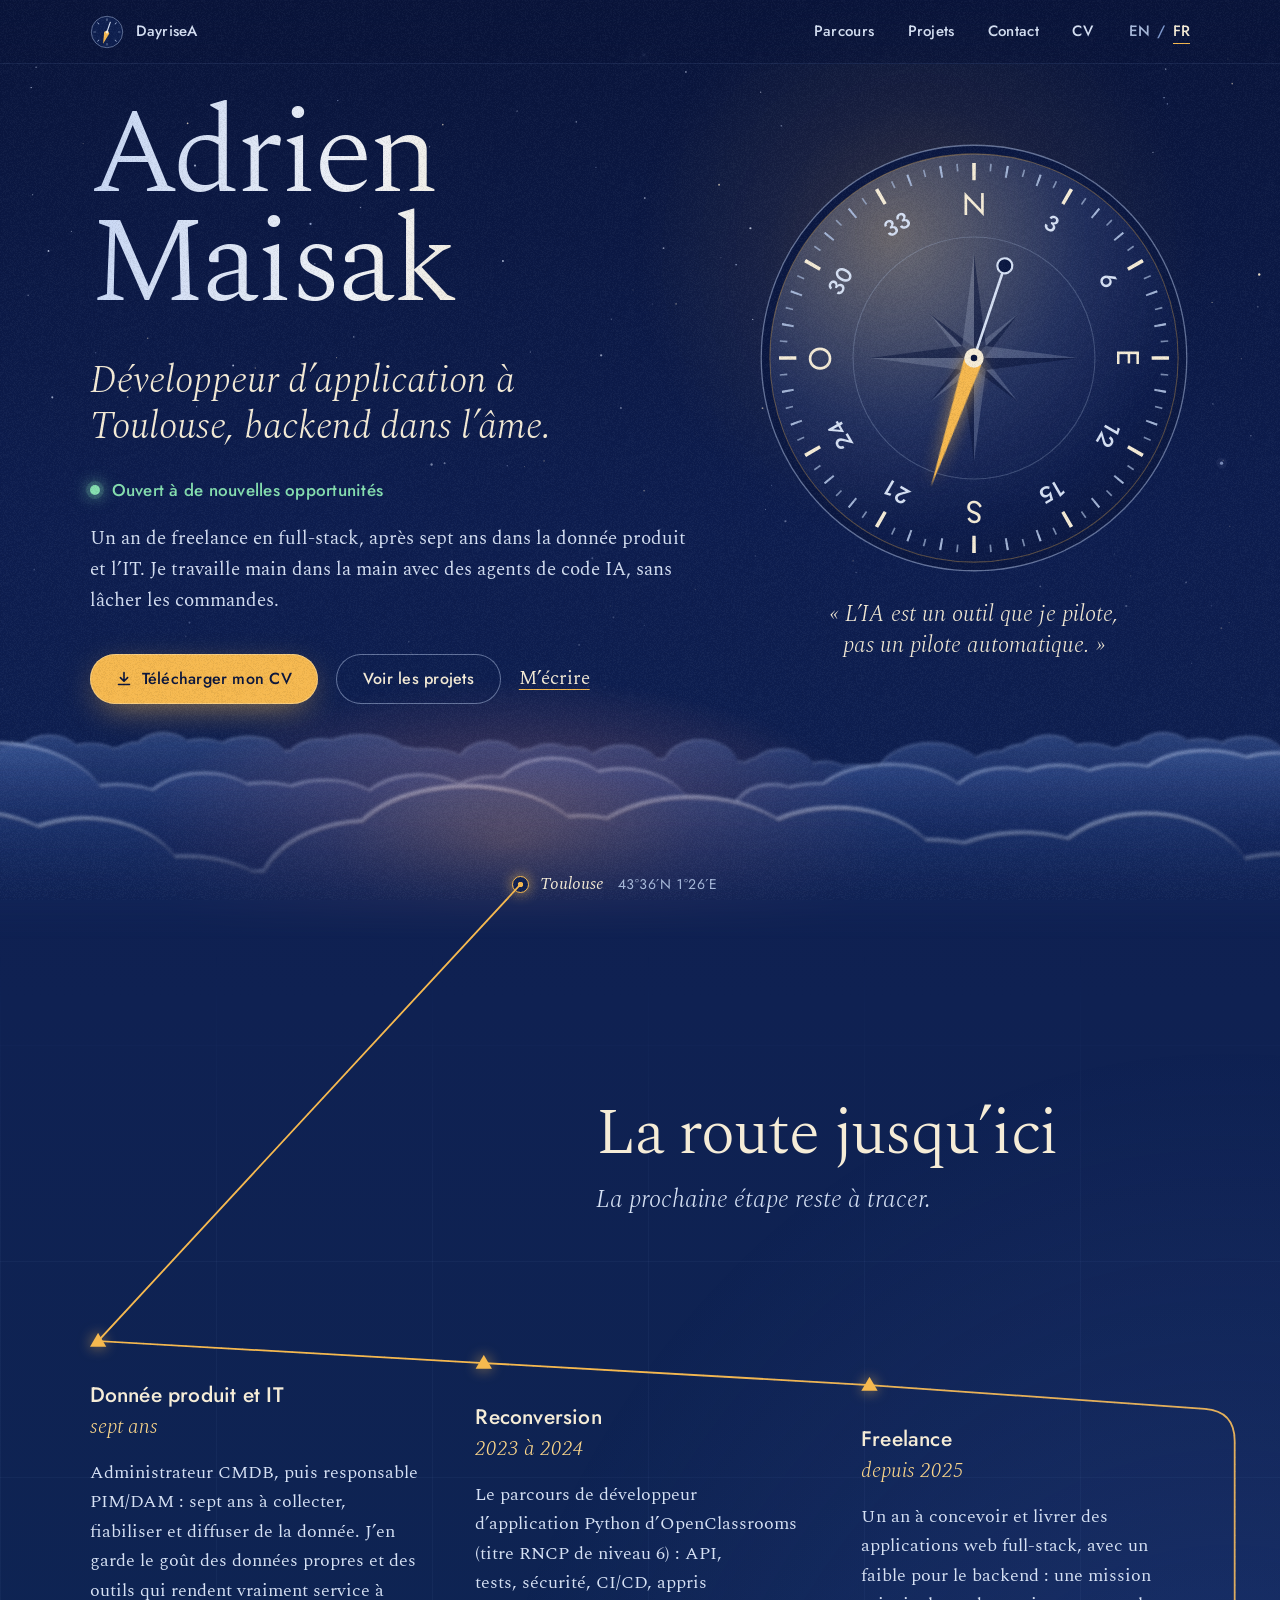
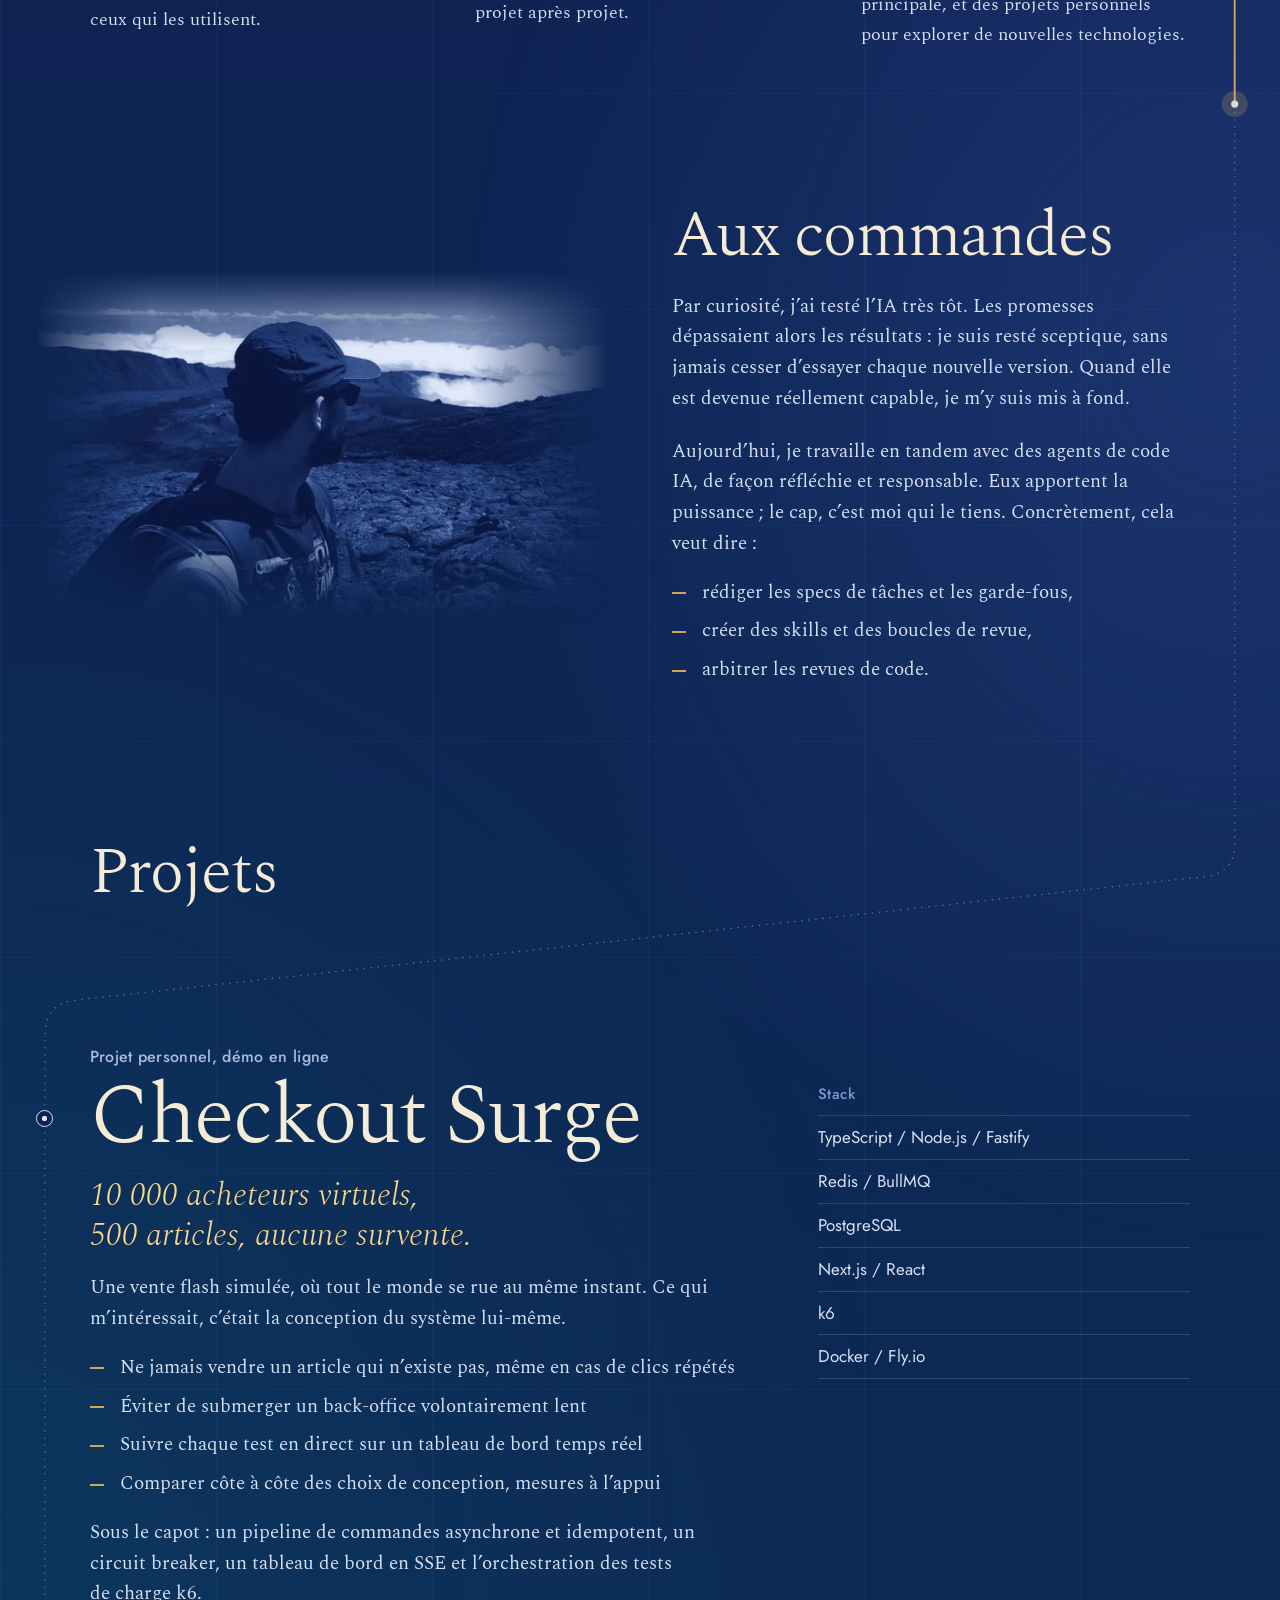
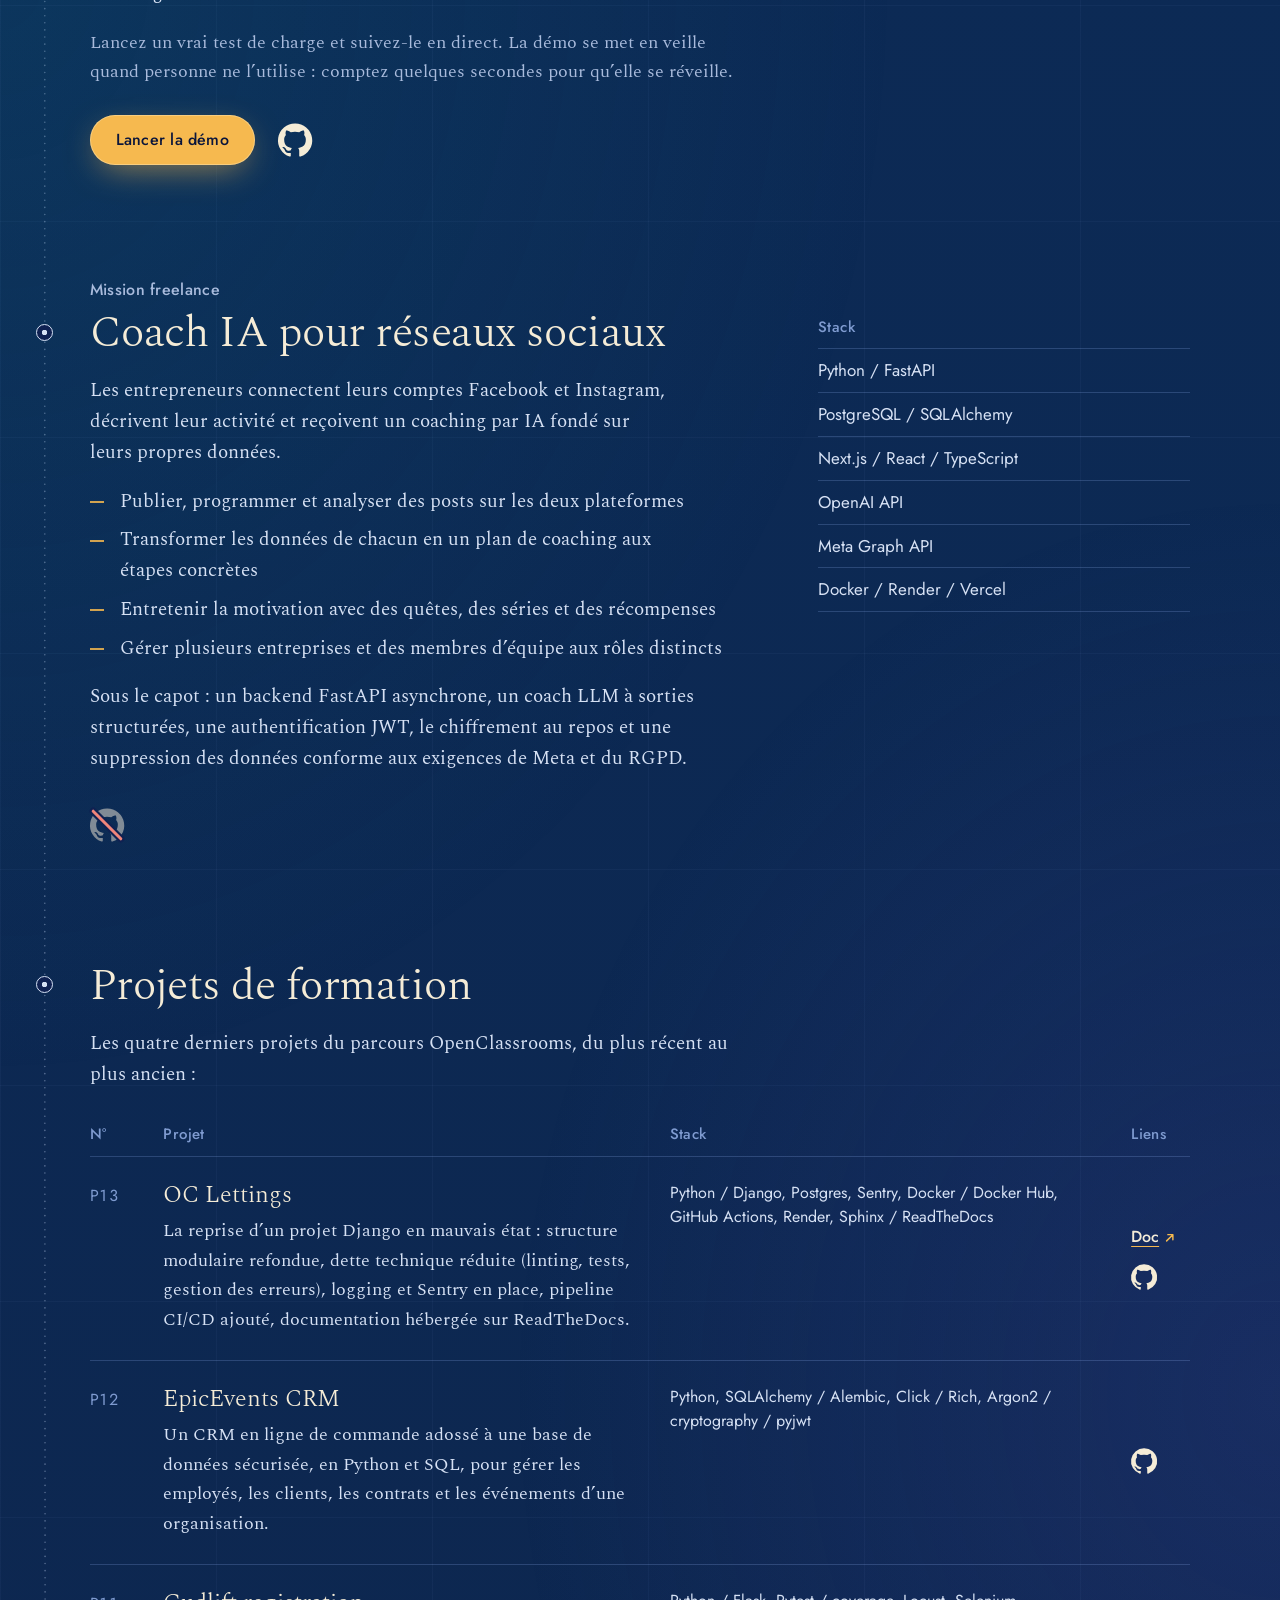
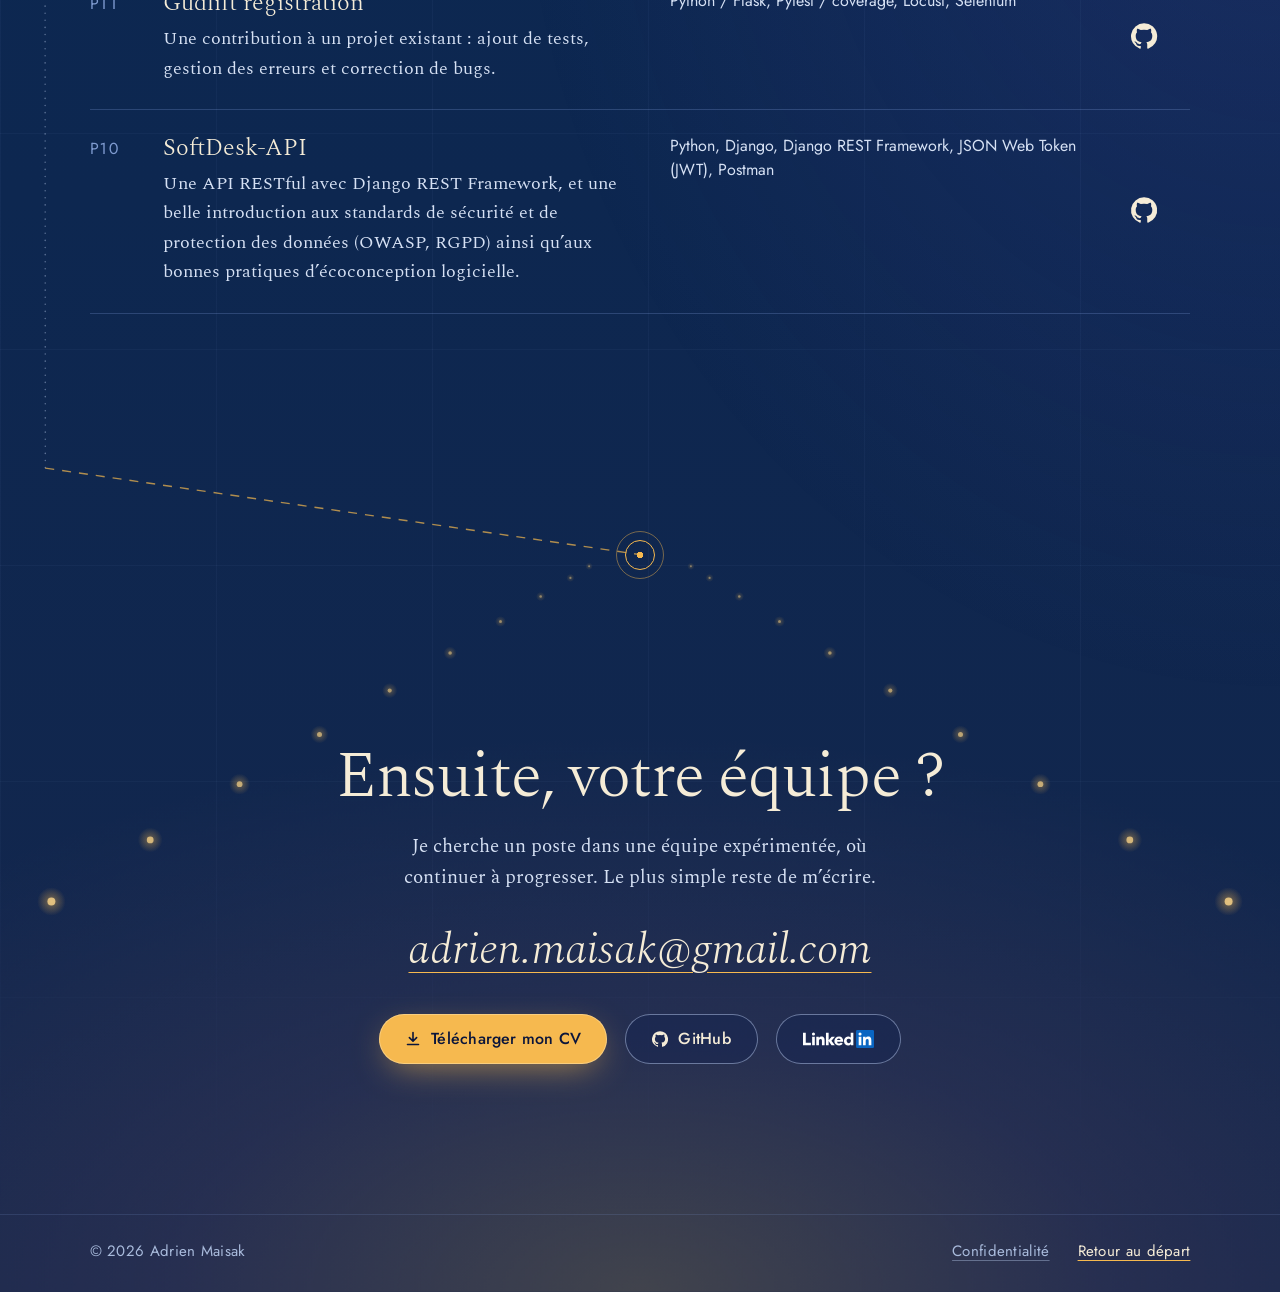
==== commit fcfffe91: "feat: revise the assistant's suggested questions and drop drafts A topic button on the page no longe" ====
--- a/fr/index.html
+++ b/fr/index.html
@@ -175,7 +175,7 @@
         <header class="leg__head leg__head--offset">
           <h2>La route jusqu’ici</h2>
           <p>La prochaine étape reste à&nbsp;tracer.</p>
-          <button class="askfolio-topic askfolio-topic--profile" type="button" data-askfolio-scope="profile" data-askfolio-draft="Qu’est-ce que ses années dans la donnée produit apportent à Adrien en tant que développeur&nbsp;?" hidden><svg class="askfolio-dial" viewBox="0 0 40 40" aria-hidden="true" focusable="false"><circle cx="20" cy="20" r="18.5" class="askfolio-dial__rim"/><circle cx="20" cy="20" r="14.5" pathLength="360" class="askfolio-dial__ticks"/><path d="M16.11 16.11a5.5 5.5 0 0 0 0 7.78M23.89 16.11a5.5 5.5 0 0 1 0 7.78M13.28 13.28a9.5 9.5 0 0 0 0 13.44M26.72 13.28a9.5 9.5 0 0 1 0 13.44" class="askfolio-dial__waves"/><circle cx="20" cy="20" r="2.1" class="askfolio-dial__lamp"/></svg><span class="askfolio-topic__text">Interroger l’assistant sur mon parcours</span></button>
+          <button class="askfolio-topic askfolio-topic--profile" type="button" data-askfolio-scope="profile" hidden><svg class="askfolio-dial" viewBox="0 0 40 40" aria-hidden="true" focusable="false"><circle cx="20" cy="20" r="18.5" class="askfolio-dial__rim"/><circle cx="20" cy="20" r="14.5" pathLength="360" class="askfolio-dial__ticks"/><path d="M16.11 16.11a5.5 5.5 0 0 0 0 7.78M23.89 16.11a5.5 5.5 0 0 1 0 7.78M13.28 13.28a9.5 9.5 0 0 0 0 13.44M26.72 13.28a9.5 9.5 0 0 1 0 13.44" class="askfolio-dial__waves"/><circle cx="20" cy="20" r="2.1" class="askfolio-dial__lamp"/></svg><span class="askfolio-topic__text">Interroger l’assistant sur mon parcours</span></button>
         </header>
         <ol class="stops">
           <li class="stop">
@@ -244,7 +244,7 @@
             <div class="actions">
               <a class="btn btn--lamp" href="https://checkout-surge-gate.fly.dev/" target="_blank" rel="noopener">Lancer la démo</a>
               <a class="gh" href="https://github.com/DayriseA/checkout-surge" target="_blank" rel="noopener" aria-label="Code source de Checkout Surge sur GitHub"><svg viewBox="0 0 16 16" aria-hidden="true" focusable="false"><path d="M8 .2a8 8 0 0 0-2.53 15.59c.4.07.55-.17.55-.38v-1.33c-2.23.48-2.7-1.07-2.7-1.07-.36-.93-.89-1.17-.89-1.17-.73-.5.05-.49.05-.49.8.06 1.23.83 1.23.83.72 1.22 1.88.87 2.33.66.07-.52.28-.87.5-1.07-1.77-.2-3.64-.89-3.64-3.95 0-.87.31-1.59.82-2.15-.08-.2-.36-1.02.08-2.12 0 0 .67-.21 2.2.82a7.6 7.6 0 0 1 4 0c1.53-1.04 2.2-.82 2.2-.82.44 1.1.16 1.92.08 2.12.51.56.82 1.28.82 2.15 0 3.07-1.87 3.75-3.65 3.95.29.25.54.73.54 1.48v2.19c0 .21.15.46.55.38A8 8 0 0 0 8 .2z"/></svg><span class="tip" aria-hidden="true">Voir le code source</span></a>
-              <button class="askfolio-topic" type="button" data-askfolio-scope="project:checkout-surge" data-askfolio-draft="Quels ont été les principaux choix de conception de Checkout Surge, et pourquoi&nbsp;?" hidden><svg class="askfolio-dial" viewBox="0 0 40 40" aria-hidden="true" focusable="false"><circle cx="20" cy="20" r="18.5" class="askfolio-dial__rim"/><circle cx="20" cy="20" r="14.5" pathLength="360" class="askfolio-dial__ticks"/><path d="M16.11 16.11a5.5 5.5 0 0 0 0 7.78M23.89 16.11a5.5 5.5 0 0 1 0 7.78M13.28 13.28a9.5 9.5 0 0 0 0 13.44M26.72 13.28a9.5 9.5 0 0 1 0 13.44" class="askfolio-dial__waves"/><circle cx="20" cy="20" r="2.1" class="askfolio-dial__lamp"/></svg><span class="askfolio-topic__text">Interroger l’assistant<span class="vh"> sur Checkout Surge</span></span></button>
+              <button class="askfolio-topic" type="button" data-askfolio-scope="project:checkout-surge" hidden><svg class="askfolio-dial" viewBox="0 0 40 40" aria-hidden="true" focusable="false"><circle cx="20" cy="20" r="18.5" class="askfolio-dial__rim"/><circle cx="20" cy="20" r="14.5" pathLength="360" class="askfolio-dial__ticks"/><path d="M16.11 16.11a5.5 5.5 0 0 0 0 7.78M23.89 16.11a5.5 5.5 0 0 1 0 7.78M13.28 13.28a9.5 9.5 0 0 0 0 13.44M26.72 13.28a9.5 9.5 0 0 1 0 13.44" class="askfolio-dial__waves"/><circle cx="20" cy="20" r="2.1" class="askfolio-dial__lamp"/></svg><span class="askfolio-topic__text">Interroger l’assistant<span class="vh"> sur Checkout Surge</span></span></button>
             </div>
           </div>
           <aside class="stack">
@@ -275,7 +275,7 @@
             <p>Sous le capot&nbsp;: un backend FastAPI asynchrone, un coach LLM à sorties structurées, une authentification JWT, le chiffrement au repos et une suppression des données conforme aux exigences de Meta et du&nbsp;RGPD.</p>
             <div class="actions">
               <span class="gh gh--private" tabindex="0" role="img" aria-label="Code source non public" aria-describedby="private-note"><svg viewBox="0 0 16 16" aria-hidden="true" focusable="false"><path class="gh__mark" d="M8 .2a8 8 0 0 0-2.53 15.59c.4.07.55-.17.55-.38v-1.33c-2.23.48-2.7-1.07-2.7-1.07-.36-.93-.89-1.17-.89-1.17-.73-.5.05-.49.05-.49.8.06 1.23.83 1.23.83.72 1.22 1.88.87 2.33.66.07-.52.28-.87.5-1.07-1.77-.2-3.64-.89-3.64-3.95 0-.87.31-1.59.82-2.15-.08-.2-.36-1.02.08-2.12 0 0 .67-.21 2.2.82a7.6 7.6 0 0 1 4 0c1.53-1.04 2.2-.82 2.2-.82.44 1.1.16 1.92.08 2.12.51.56.82 1.28.82 2.15 0 3.07-1.87 3.75-3.65 3.95.29.25.54.73.54 1.48v2.19c0 .21.15.46.55.38A8 8 0 0 0 8 .2z"/><path class="gh__bar gh__bar--under" d="M1.5 1.5l13 13"/><path class="gh__bar" d="M1.5 1.5l13 13"/></svg><span class="tip" role="tooltip" id="private-note">Projet freelance&nbsp;: le code appartient au&nbsp;client.</span></span>
-              <button class="askfolio-topic" type="button" data-askfolio-scope="project:social-media-coach" data-askfolio-draft="Quel a été le rôle d’Adrien sur le coach IA pour réseaux sociaux&nbsp;?" hidden><svg class="askfolio-dial" viewBox="0 0 40 40" aria-hidden="true" focusable="false"><circle cx="20" cy="20" r="18.5" class="askfolio-dial__rim"/><circle cx="20" cy="20" r="14.5" pathLength="360" class="askfolio-dial__ticks"/><path d="M16.11 16.11a5.5 5.5 0 0 0 0 7.78M23.89 16.11a5.5 5.5 0 0 1 0 7.78M13.28 13.28a9.5 9.5 0 0 0 0 13.44M26.72 13.28a9.5 9.5 0 0 1 0 13.44" class="askfolio-dial__waves"/><circle cx="20" cy="20" r="2.1" class="askfolio-dial__lamp"/></svg><span class="askfolio-topic__text">Interroger l’assistant<span class="vh"> sur Coach IA pour réseaux sociaux</span></span></button>
+              <button class="askfolio-topic" type="button" data-askfolio-scope="project:social-media-coach" hidden><svg class="askfolio-dial" viewBox="0 0 40 40" aria-hidden="true" focusable="false"><circle cx="20" cy="20" r="18.5" class="askfolio-dial__rim"/><circle cx="20" cy="20" r="14.5" pathLength="360" class="askfolio-dial__ticks"/><path d="M16.11 16.11a5.5 5.5 0 0 0 0 7.78M23.89 16.11a5.5 5.5 0 0 1 0 7.78M13.28 13.28a9.5 9.5 0 0 0 0 13.44M26.72 13.28a9.5 9.5 0 0 1 0 13.44" class="askfolio-dial__waves"/><circle cx="20" cy="20" r="2.1" class="askfolio-dial__lamp"/></svg><span class="askfolio-topic__text">Interroger l’assistant<span class="vh"> sur Coach IA pour réseaux sociaux</span></span></button>
             </div>
           </div>
           <aside class="stack">
@@ -314,7 +314,7 @@
                 <td class="log__links" role="cell">
                   <a class="link link--out" href="https://amk-oc-lettings.readthedocs.io/en/latest/" target="_blank" rel="noopener" aria-label="Documentation de OC Lettings">Doc<svg viewBox="0 0 12 12" aria-hidden="true" focusable="false"><path d="M2.75 9.25l6.5-6.5M4 2.75h5.25V8"/></svg></a>
                   <a class="gh" href="https://github.com/DayriseA/OCP13_OC-Lettings-FR" target="_blank" rel="noopener" aria-label="Code source de OC Lettings sur GitHub"><svg viewBox="0 0 16 16" aria-hidden="true" focusable="false"><path d="M8 .2a8 8 0 0 0-2.53 15.59c.4.07.55-.17.55-.38v-1.33c-2.23.48-2.7-1.07-2.7-1.07-.36-.93-.89-1.17-.89-1.17-.73-.5.05-.49.05-.49.8.06 1.23.83 1.23.83.72 1.22 1.88.87 2.33.66.07-.52.28-.87.5-1.07-1.77-.2-3.64-.89-3.64-3.95 0-.87.31-1.59.82-2.15-.08-.2-.36-1.02.08-2.12 0 0 .67-.21 2.2.82a7.6 7.6 0 0 1 4 0c1.53-1.04 2.2-.82 2.2-.82.44 1.1.16 1.92.08 2.12.51.56.82 1.28.82 2.15 0 3.07-1.87 3.75-3.65 3.95.29.25.54.73.54 1.48v2.19c0 .21.15.46.55.38A8 8 0 0 0 8 .2z"/></svg><span class="tip" aria-hidden="true">Voir le code source</span></a>
-                  <button class="gh askfolio-topic askfolio-topic--dial" type="button" data-askfolio-scope="project:oc-lettings" data-askfolio-draft="Qu’a amélioré Adrien en reprenant OC Lettings&nbsp;?" aria-label="Interroger l’assistant sur OC Lettings" hidden><svg class="askfolio-dial" viewBox="0 0 40 40" aria-hidden="true" focusable="false"><circle cx="20" cy="20" r="18.5" class="askfolio-dial__rim"/><circle cx="20" cy="20" r="14.5" pathLength="360" class="askfolio-dial__ticks"/><path d="M16.11 16.11a5.5 5.5 0 0 0 0 7.78M23.89 16.11a5.5 5.5 0 0 1 0 7.78M13.28 13.28a9.5 9.5 0 0 0 0 13.44M26.72 13.28a9.5 9.5 0 0 1 0 13.44" class="askfolio-dial__waves"/><circle cx="20" cy="20" r="2.1" class="askfolio-dial__lamp"/></svg><span class="tip" aria-hidden="true">Interroger l’assistant</span></button>
+                  <button class="gh askfolio-topic askfolio-topic--dial" type="button" data-askfolio-scope="project:oc-lettings" aria-label="Interroger l’assistant sur OC Lettings" hidden><svg class="askfolio-dial" viewBox="0 0 40 40" aria-hidden="true" focusable="false"><circle cx="20" cy="20" r="18.5" class="askfolio-dial__rim"/><circle cx="20" cy="20" r="14.5" pathLength="360" class="askfolio-dial__ticks"/><path d="M16.11 16.11a5.5 5.5 0 0 0 0 7.78M23.89 16.11a5.5 5.5 0 0 1 0 7.78M13.28 13.28a9.5 9.5 0 0 0 0 13.44M26.72 13.28a9.5 9.5 0 0 1 0 13.44" class="askfolio-dial__waves"/><circle cx="20" cy="20" r="2.1" class="askfolio-dial__lamp"/></svg><span class="tip" aria-hidden="true">Interroger l’assistant</span></button>
                 </td>
               </tr>
               <tr role="row">
@@ -323,7 +323,7 @@
                 <td class="log__stack" role="cell">Python, SQLAlchemy / Alembic, Click / Rich, Argon2 / cryptography / pyjwt</td>
                 <td class="log__links" role="cell">
                   <a class="gh" href="https://github.com/DayriseA/OCP12_CRM_EpicEvents" target="_blank" rel="noopener" aria-label="Code source de EpicEvents CRM sur GitHub"><svg viewBox="0 0 16 16" aria-hidden="true" focusable="false"><path d="M8 .2a8 8 0 0 0-2.53 15.59c.4.07.55-.17.55-.38v-1.33c-2.23.48-2.7-1.07-2.7-1.07-.36-.93-.89-1.17-.89-1.17-.73-.5.05-.49.05-.49.8.06 1.23.83 1.23.83.72 1.22 1.88.87 2.33.66.07-.52.28-.87.5-1.07-1.77-.2-3.64-.89-3.64-3.95 0-.87.31-1.59.82-2.15-.08-.2-.36-1.02.08-2.12 0 0 .67-.21 2.2.82a7.6 7.6 0 0 1 4 0c1.53-1.04 2.2-.82 2.2-.82.44 1.1.16 1.92.08 2.12.51.56.82 1.28.82 2.15 0 3.07-1.87 3.75-3.65 3.95.29.25.54.73.54 1.48v2.19c0 .21.15.46.55.38A8 8 0 0 0 8 .2z"/></svg><span class="tip" aria-hidden="true">Voir le code source</span></a>
-                  <button class="gh askfolio-topic askfolio-topic--dial" type="button" data-askfolio-scope="project:epicevents-crm" data-askfolio-draft="Comment le CRM EpicEvents est-il sécurisé&nbsp;?" aria-label="Interroger l’assistant sur EpicEvents CRM" hidden><svg class="askfolio-dial" viewBox="0 0 40 40" aria-hidden="true" focusable="false"><circle cx="20" cy="20" r="18.5" class="askfolio-dial__rim"/><circle cx="20" cy="20" r="14.5" pathLength="360" class="askfolio-dial__ticks"/><path d="M16.11 16.11a5.5 5.5 0 0 0 0 7.78M23.89 16.11a5.5 5.5 0 0 1 0 7.78M13.28 13.28a9.5 9.5 0 0 0 0 13.44M26.72 13.28a9.5 9.5 0 0 1 0 13.44" class="askfolio-dial__waves"/><circle cx="20" cy="20" r="2.1" class="askfolio-dial__lamp"/></svg><span class="tip" aria-hidden="true">Interroger l’assistant</span></button>
+                  <button class="gh askfolio-topic askfolio-topic--dial" type="button" data-askfolio-scope="project:epicevents-crm" aria-label="Interroger l’assistant sur EpicEvents CRM" hidden><svg class="askfolio-dial" viewBox="0 0 40 40" aria-hidden="true" focusable="false"><circle cx="20" cy="20" r="18.5" class="askfolio-dial__rim"/><circle cx="20" cy="20" r="14.5" pathLength="360" class="askfolio-dial__ticks"/><path d="M16.11 16.11a5.5 5.5 0 0 0 0 7.78M23.89 16.11a5.5 5.5 0 0 1 0 7.78M13.28 13.28a9.5 9.5 0 0 0 0 13.44M26.72 13.28a9.5 9.5 0 0 1 0 13.44" class="askfolio-dial__waves"/><circle cx="20" cy="20" r="2.1" class="askfolio-dial__lamp"/></svg><span class="tip" aria-hidden="true">Interroger l’assistant</span></button>
                 </td>
               </tr>
               <tr role="row">
@@ -332,7 +332,7 @@
                 <td class="log__stack" role="cell">Python / Flask, Pytest / coverage, Locust, Selenium</td>
                 <td class="log__links" role="cell">
                   <a class="gh" href="https://github.com/DayriseA/OCP11_Python_Testing/tree/qa" target="_blank" rel="noopener" aria-label="Code source de Gudlift registration sur GitHub"><svg viewBox="0 0 16 16" aria-hidden="true" focusable="false"><path d="M8 .2a8 8 0 0 0-2.53 15.59c.4.07.55-.17.55-.38v-1.33c-2.23.48-2.7-1.07-2.7-1.07-.36-.93-.89-1.17-.89-1.17-.73-.5.05-.49.05-.49.8.06 1.23.83 1.23.83.72 1.22 1.88.87 2.33.66.07-.52.28-.87.5-1.07-1.77-.2-3.64-.89-3.64-3.95 0-.87.31-1.59.82-2.15-.08-.2-.36-1.02.08-2.12 0 0 .67-.21 2.2.82a7.6 7.6 0 0 1 4 0c1.53-1.04 2.2-.82 2.2-.82.44 1.1.16 1.92.08 2.12.51.56.82 1.28.82 2.15 0 3.07-1.87 3.75-3.65 3.95.29.25.54.73.54 1.48v2.19c0 .21.15.46.55.38A8 8 0 0 0 8 .2z"/></svg><span class="tip" aria-hidden="true">Voir le code source</span></a>
-                  <button class="gh askfolio-topic askfolio-topic--dial" type="button" data-askfolio-scope="project:gudlift-registration" data-askfolio-draft="Comment Adrien a-t-il testé et corrigé Gudlift registration&nbsp;?" aria-label="Interroger l’assistant sur Gudlift registration" hidden><svg class="askfolio-dial" viewBox="0 0 40 40" aria-hidden="true" focusable="false"><circle cx="20" cy="20" r="18.5" class="askfolio-dial__rim"/><circle cx="20" cy="20" r="14.5" pathLength="360" class="askfolio-dial__ticks"/><path d="M16.11 16.11a5.5 5.5 0 0 0 0 7.78M23.89 16.11a5.5 5.5 0 0 1 0 7.78M13.28 13.28a9.5 9.5 0 0 0 0 13.44M26.72 13.28a9.5 9.5 0 0 1 0 13.44" class="askfolio-dial__waves"/><circle cx="20" cy="20" r="2.1" class="askfolio-dial__lamp"/></svg><span class="tip" aria-hidden="true">Interroger l’assistant</span></button>
+                  <button class="gh askfolio-topic askfolio-topic--dial" type="button" data-askfolio-scope="project:gudlift-registration" aria-label="Interroger l’assistant sur Gudlift registration" hidden><svg class="askfolio-dial" viewBox="0 0 40 40" aria-hidden="true" focusable="false"><circle cx="20" cy="20" r="18.5" class="askfolio-dial__rim"/><circle cx="20" cy="20" r="14.5" pathLength="360" class="askfolio-dial__ticks"/><path d="M16.11 16.11a5.5 5.5 0 0 0 0 7.78M23.89 16.11a5.5 5.5 0 0 1 0 7.78M13.28 13.28a9.5 9.5 0 0 0 0 13.44M26.72 13.28a9.5 9.5 0 0 1 0 13.44" class="askfolio-dial__waves"/><circle cx="20" cy="20" r="2.1" class="askfolio-dial__lamp"/></svg><span class="tip" aria-hidden="true">Interroger l’assistant</span></button>
                 </td>
               </tr>
               <tr role="row">
@@ -341,7 +341,7 @@
                 <td class="log__stack" role="cell">Python, Django, Django REST Framework, JSON Web Token (JWT), Postman</td>
                 <td class="log__links" role="cell">
                   <a class="gh" href="https://github.com/DayriseA/OCP10_SoftDesk-API" target="_blank" rel="noopener" aria-label="Code source de SoftDesk-API sur GitHub"><svg viewBox="0 0 16 16" aria-hidden="true" focusable="false"><path d="M8 .2a8 8 0 0 0-2.53 15.59c.4.07.55-.17.55-.38v-1.33c-2.23.48-2.7-1.07-2.7-1.07-.36-.93-.89-1.17-.89-1.17-.73-.5.05-.49.05-.49.8.06 1.23.83 1.23.83.72 1.22 1.88.87 2.33.66.07-.52.28-.87.5-1.07-1.77-.2-3.64-.89-3.64-3.95 0-.87.31-1.59.82-2.15-.08-.2-.36-1.02.08-2.12 0 0 .67-.21 2.2.82a7.6 7.6 0 0 1 4 0c1.53-1.04 2.2-.82 2.2-.82.44 1.1.16 1.92.08 2.12.51.56.82 1.28.82 2.15 0 3.07-1.87 3.75-3.65 3.95.29.25.54.73.54 1.48v2.19c0 .21.15.46.55.38A8 8 0 0 0 8 .2z"/></svg><span class="tip" aria-hidden="true">Voir le code source</span></a>
-                  <button class="gh askfolio-topic askfolio-topic--dial" type="button" data-askfolio-scope="project:softdesk-api" data-askfolio-draft="Comment SoftDesk-API gère-t-elle la sécurité et les permissions&nbsp;?" aria-label="Interroger l’assistant sur SoftDesk-API" hidden><svg class="askfolio-dial" viewBox="0 0 40 40" aria-hidden="true" focusable="false"><circle cx="20" cy="20" r="18.5" class="askfolio-dial__rim"/><circle cx="20" cy="20" r="14.5" pathLength="360" class="askfolio-dial__ticks"/><path d="M16.11 16.11a5.5 5.5 0 0 0 0 7.78M23.89 16.11a5.5 5.5 0 0 1 0 7.78M13.28 13.28a9.5 9.5 0 0 0 0 13.44M26.72 13.28a9.5 9.5 0 0 1 0 13.44" class="askfolio-dial__waves"/><circle cx="20" cy="20" r="2.1" class="askfolio-dial__lamp"/></svg><span class="tip" aria-hidden="true">Interroger l’assistant</span></button>
+                  <button class="gh askfolio-topic askfolio-topic--dial" type="button" data-askfolio-scope="project:softdesk-api" aria-label="Interroger l’assistant sur SoftDesk-API" hidden><svg class="askfolio-dial" viewBox="0 0 40 40" aria-hidden="true" focusable="false"><circle cx="20" cy="20" r="18.5" class="askfolio-dial__rim"/><circle cx="20" cy="20" r="14.5" pathLength="360" class="askfolio-dial__ticks"/><path d="M16.11 16.11a5.5 5.5 0 0 0 0 7.78M23.89 16.11a5.5 5.5 0 0 1 0 7.78M13.28 13.28a9.5 9.5 0 0 0 0 13.44M26.72 13.28a9.5 9.5 0 0 1 0 13.44" class="askfolio-dial__waves"/><circle cx="20" cy="20" r="2.1" class="askfolio-dial__lamp"/></svg><span class="tip" aria-hidden="true">Interroger l’assistant</span></button>
                 </td>
               </tr>
             </tbody>
@@ -452,25 +452,22 @@
             <div class="askfolio__starter" data-askfolio-starter="all">
               <p class="askfolio__invite">Posez une question sur le parcours d’Adrien ou sur l’un de ses projets.</p>
               <ul class="askfolio__suggestions" aria-label="Questions suggérées">
-                <li><button class="askfolio__suggestion" type="button">Quel type de poste Adrien recherche-t-il&nbsp;?</button></li>
-                <li><button class="askfolio__suggestion" type="button">Quel projet montre le mieux ses compétences backend&nbsp;?</button></li>
+                <li><button class="askfolio__suggestion" type="button">Quels projets sont intéressants à voir pour me donner une idée de ses compétences&nbsp;?</button></li>
                 <li><button class="askfolio__suggestion" type="button">Comment travaille-t-il avec les agents de code IA&nbsp;?</button></li>
               </ul>
             </div>
             <div class="askfolio__starter" data-askfolio-starter="profile" hidden>
               <p class="askfolio__invite">Posez une question sur le parcours d’Adrien, de la donnée produit au développement.</p>
               <ul class="askfolio__suggestions" aria-label="Questions suggérées">
-                <li><button class="askfolio__suggestion" type="button">Comment Adrien est-il passé de la donnée produit au développement&nbsp;?</button></li>
-                <li><button class="askfolio__suggestion" type="button">Qu’a-t-il fait en tant que freelance&nbsp;?</button></li>
-                <li><button class="askfolio__suggestion" type="button">Quels sont ses principaux points forts techniques&nbsp;?</button></li>
+                <li><button class="askfolio__suggestion" type="button">Qu’est-ce que son parcours et expériences apportent à Adrien en tant que développeur&nbsp;?</button></li>
+                <li><button class="askfolio__suggestion" type="button">D’après toi quels sont ses principaux points forts techniques et non techniques&nbsp;? Et ses faiblesses&nbsp;?</button></li>
               </ul>
             </div>
             <div class="askfolio__starter" data-askfolio-starter="project" hidden>
               <p class="askfolio__invite">Posez une question sur ce projet.</p>
               <ul class="askfolio__suggestions" aria-label="Questions suggérées">
-                <li><button class="askfolio__suggestion" type="button">Quel problème ce projet résout-il&nbsp;?</button></li>
-                <li><button class="askfolio__suggestion" type="button">Quelle a été la partie la plus difficile techniquement&nbsp;?</button></li>
-                <li><button class="askfolio__suggestion" type="button">Quelles technologies utilise-t-il, et pourquoi&nbsp;?</button></li>
+                <li><button class="askfolio__suggestion" type="button">D’après toi, qu’est-ce qui est le plus intéressant dans ce projet&nbsp;?</button></li>
+                <li data-askfolio-scopes="project:oc-lettings project:epicevents-crm project:gudlift-registration project:softdesk-api"><button class="askfolio__suggestion" type="button">Quel était le but de ce projet de formation&nbsp;? Quelles compétences du parcours valide-t-il&nbsp;?</button></li>
               </ul>
             </div>
           </div>
--- a/assets/askfolio/assistant.css
+++ b/assets/askfolio/assistant.css
@@ -853,7 +853,7 @@
   display: none;
 }
 
-/* An empty conversation invites a question, and suggests two or three that fit the topic. It rests
+/* An empty conversation invites a question, and suggests one or two that fit the topic. It rests
    on the composer; on a panel too short for it, it scrolls inside itself from its top (the auto
    margin, unlike flex-end, never pushes content out of reach), and a fade marks the edge that has
    more (assistant.js sets is-above and is-below). */
